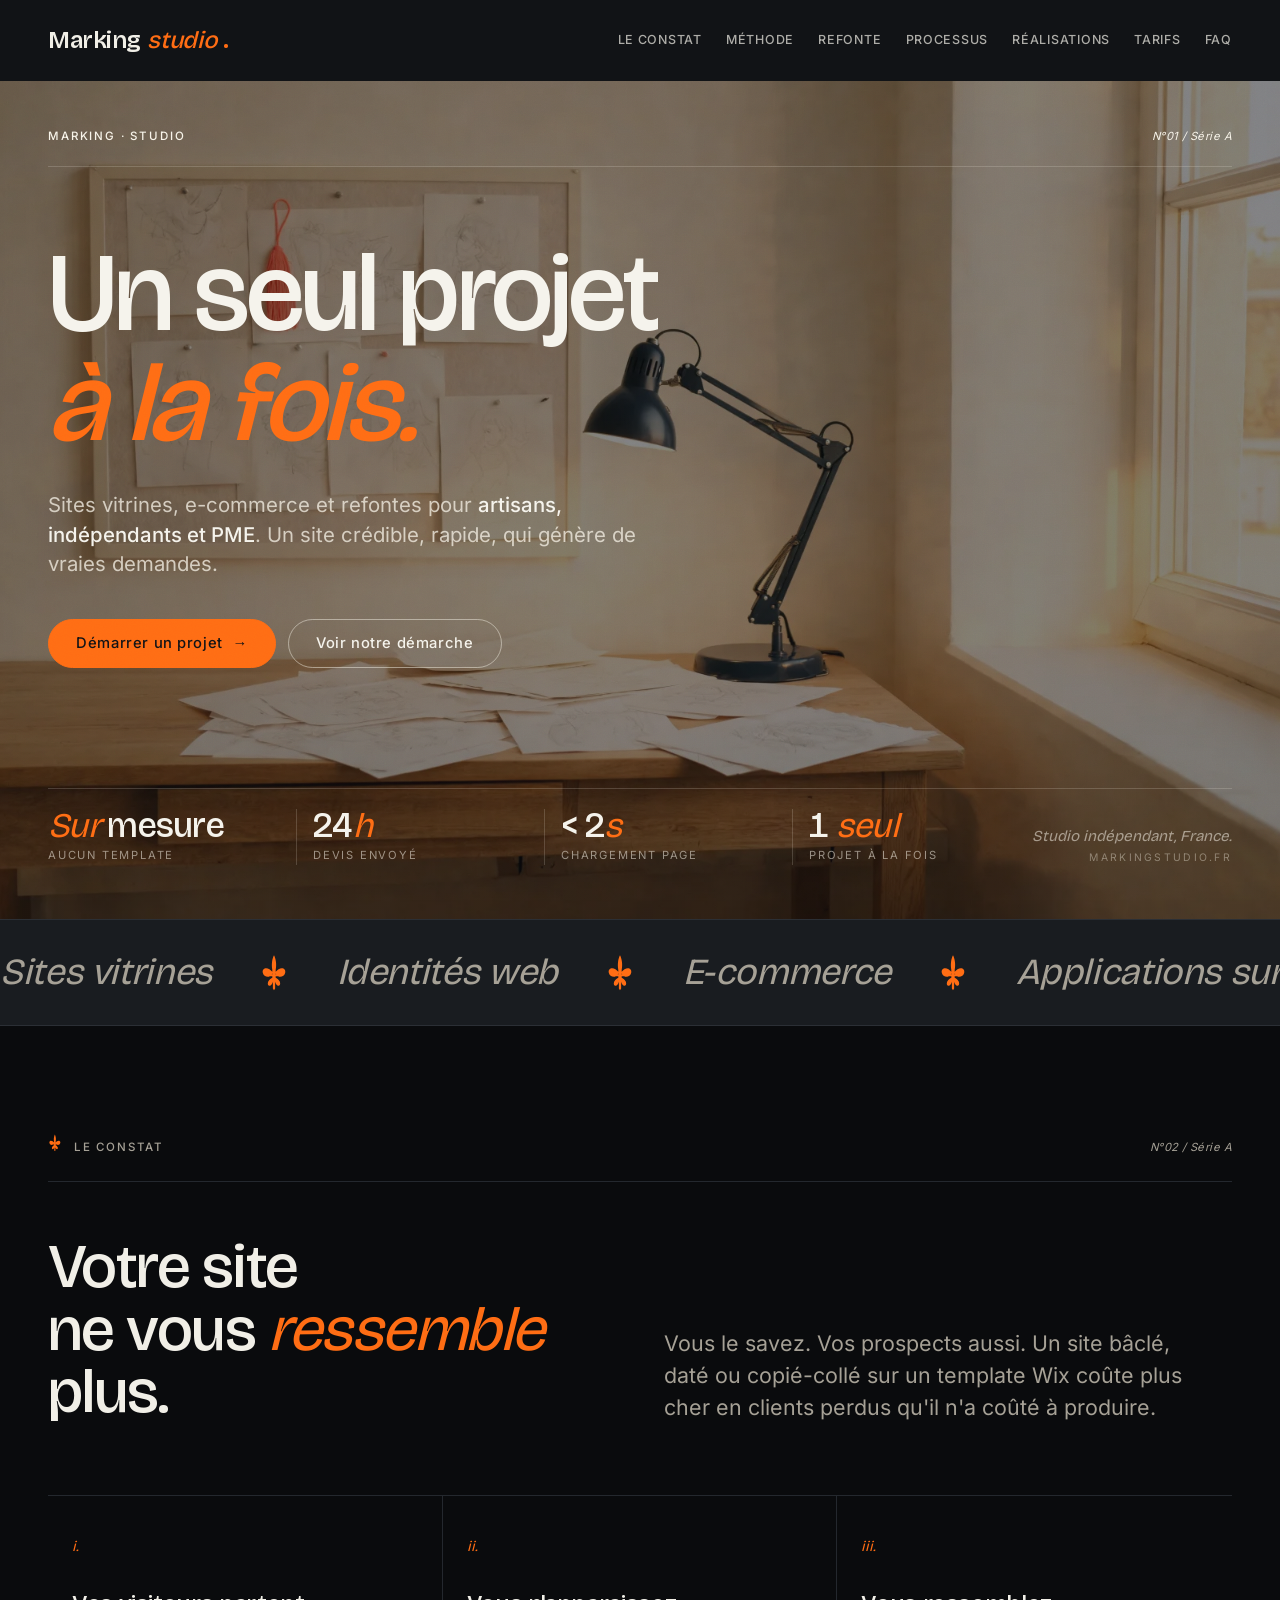
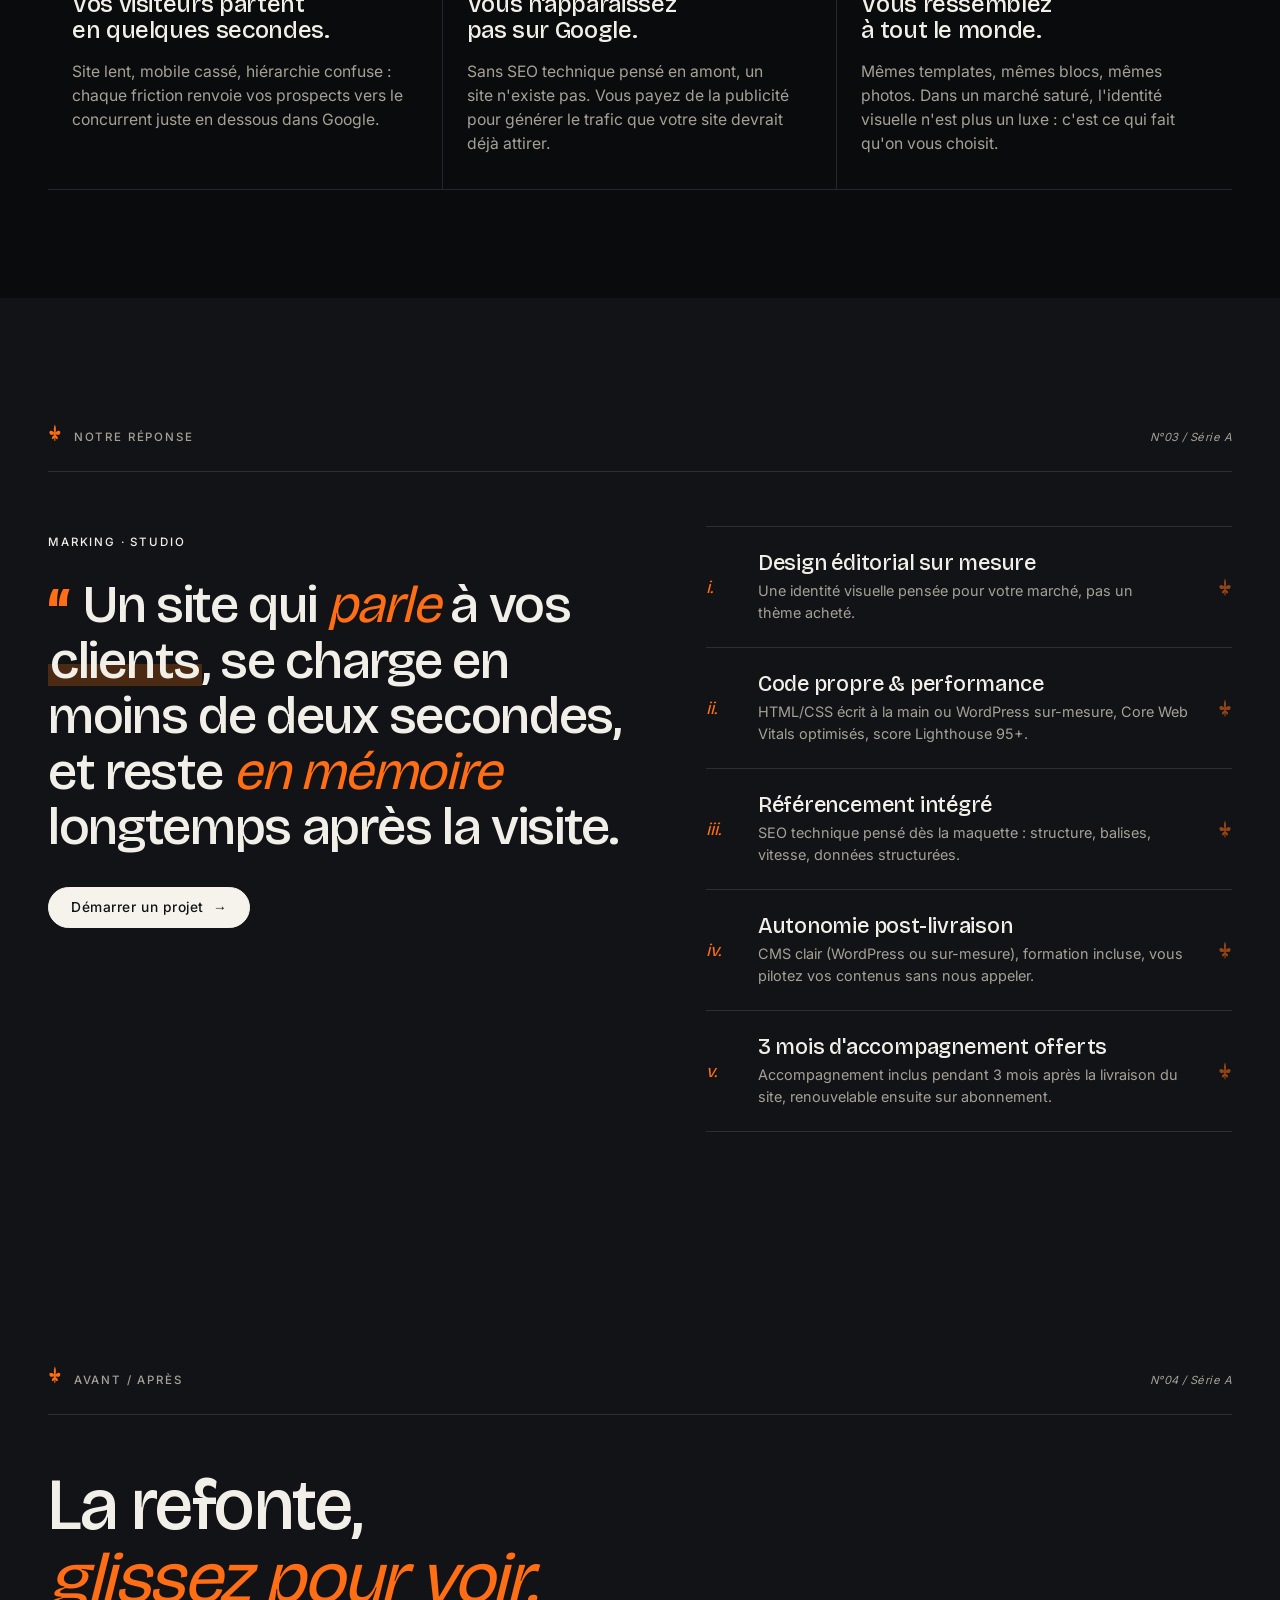
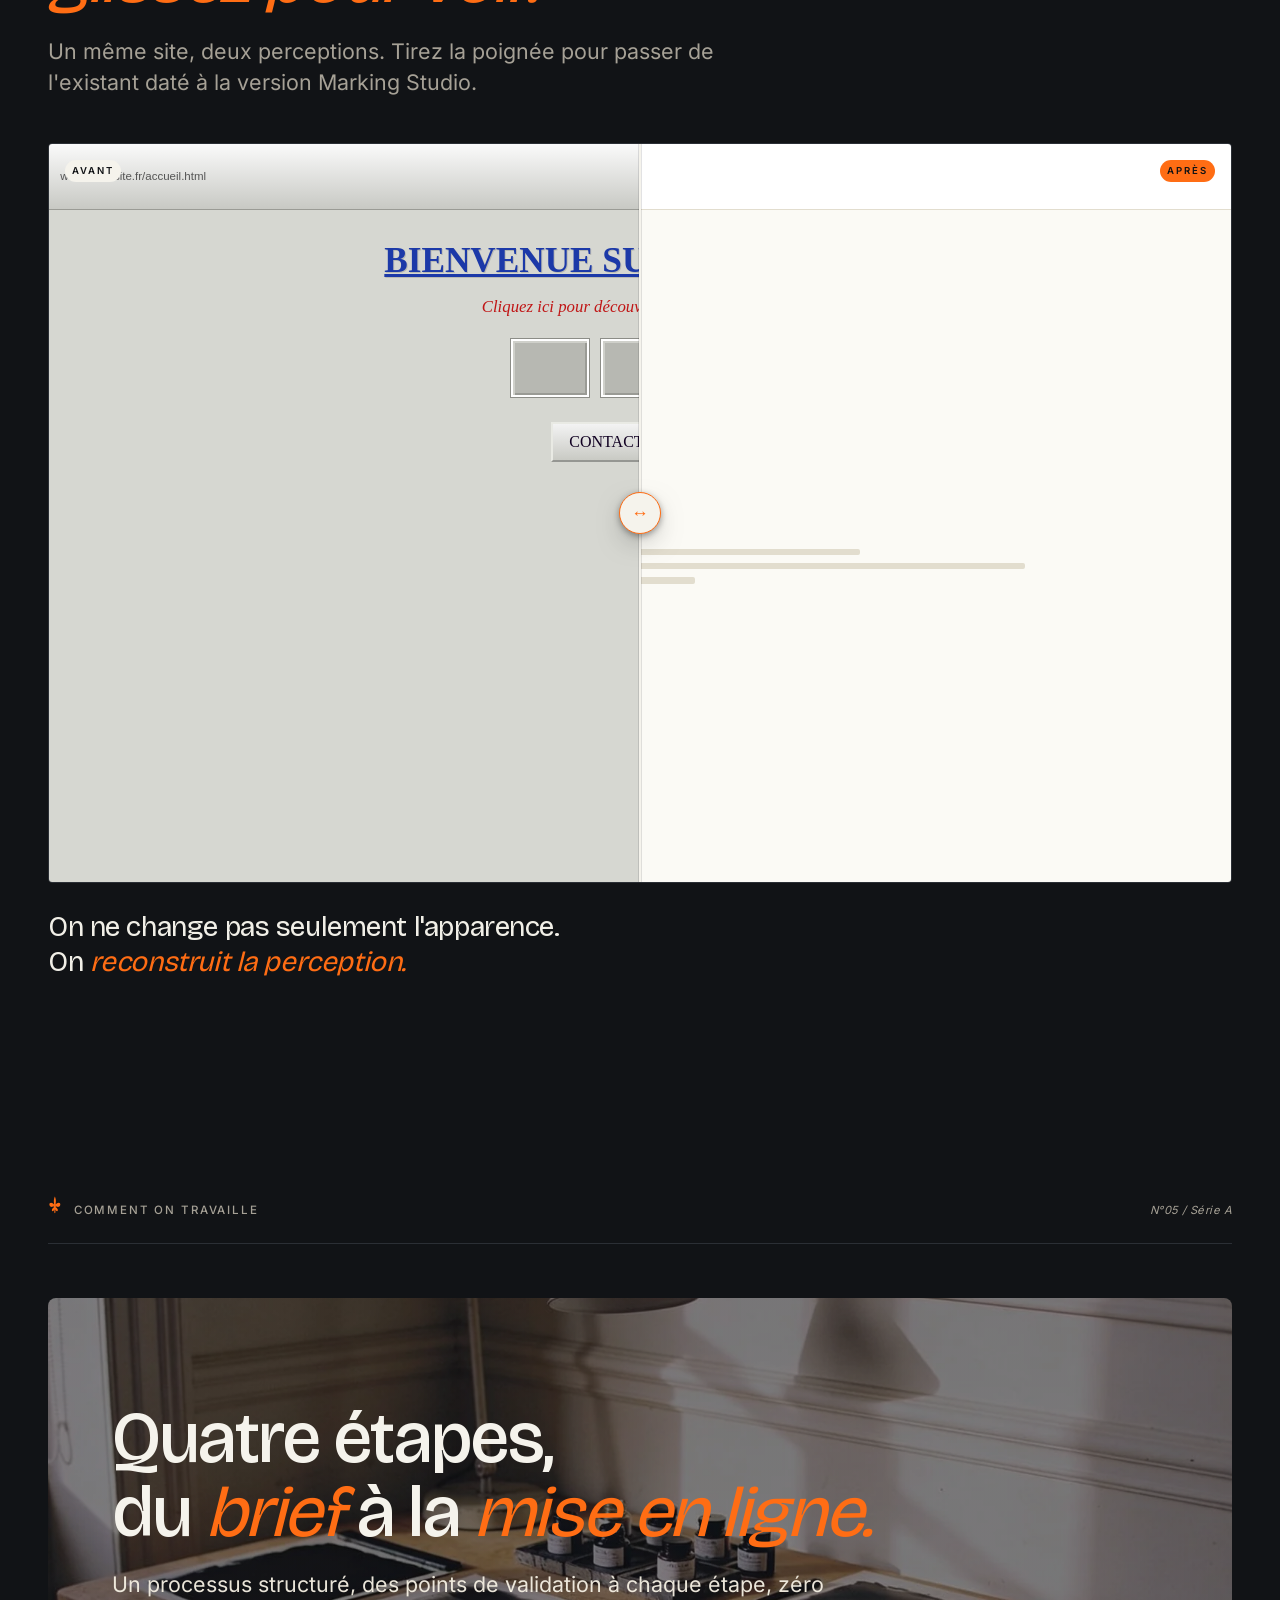
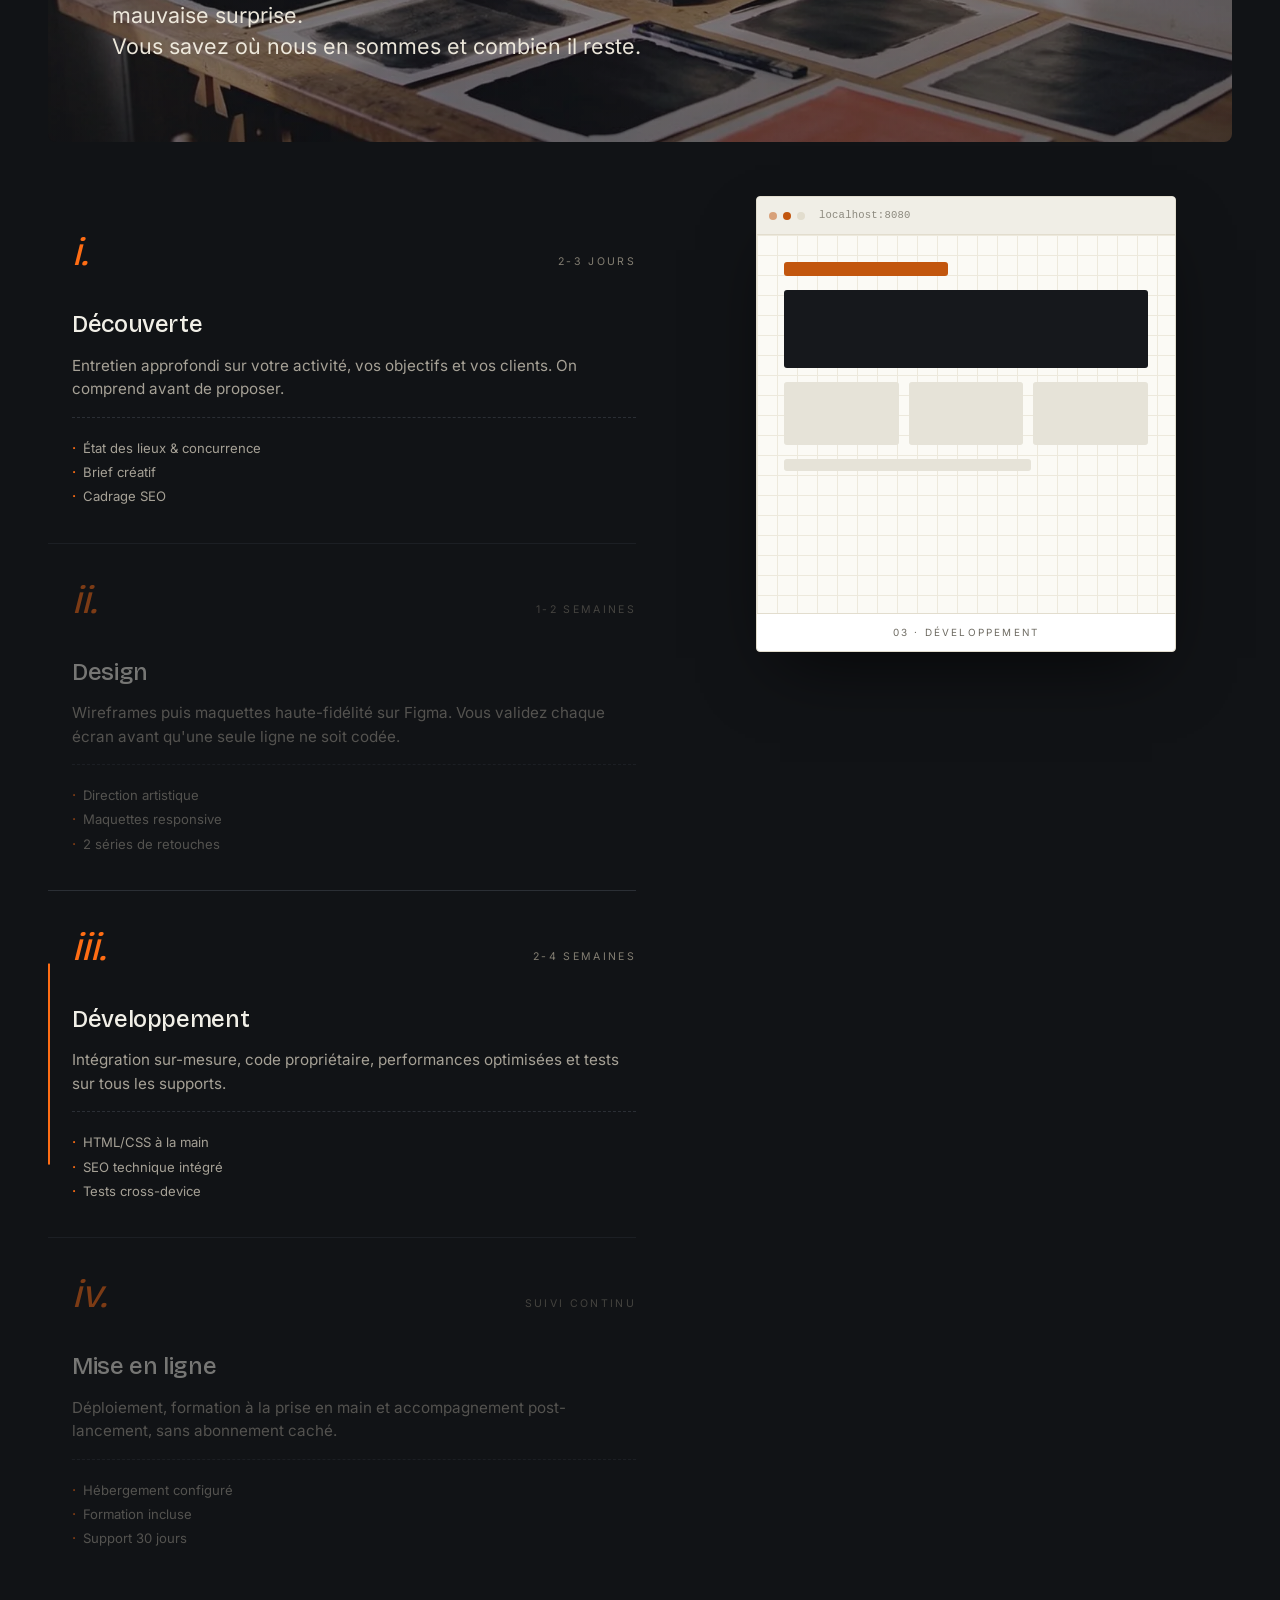
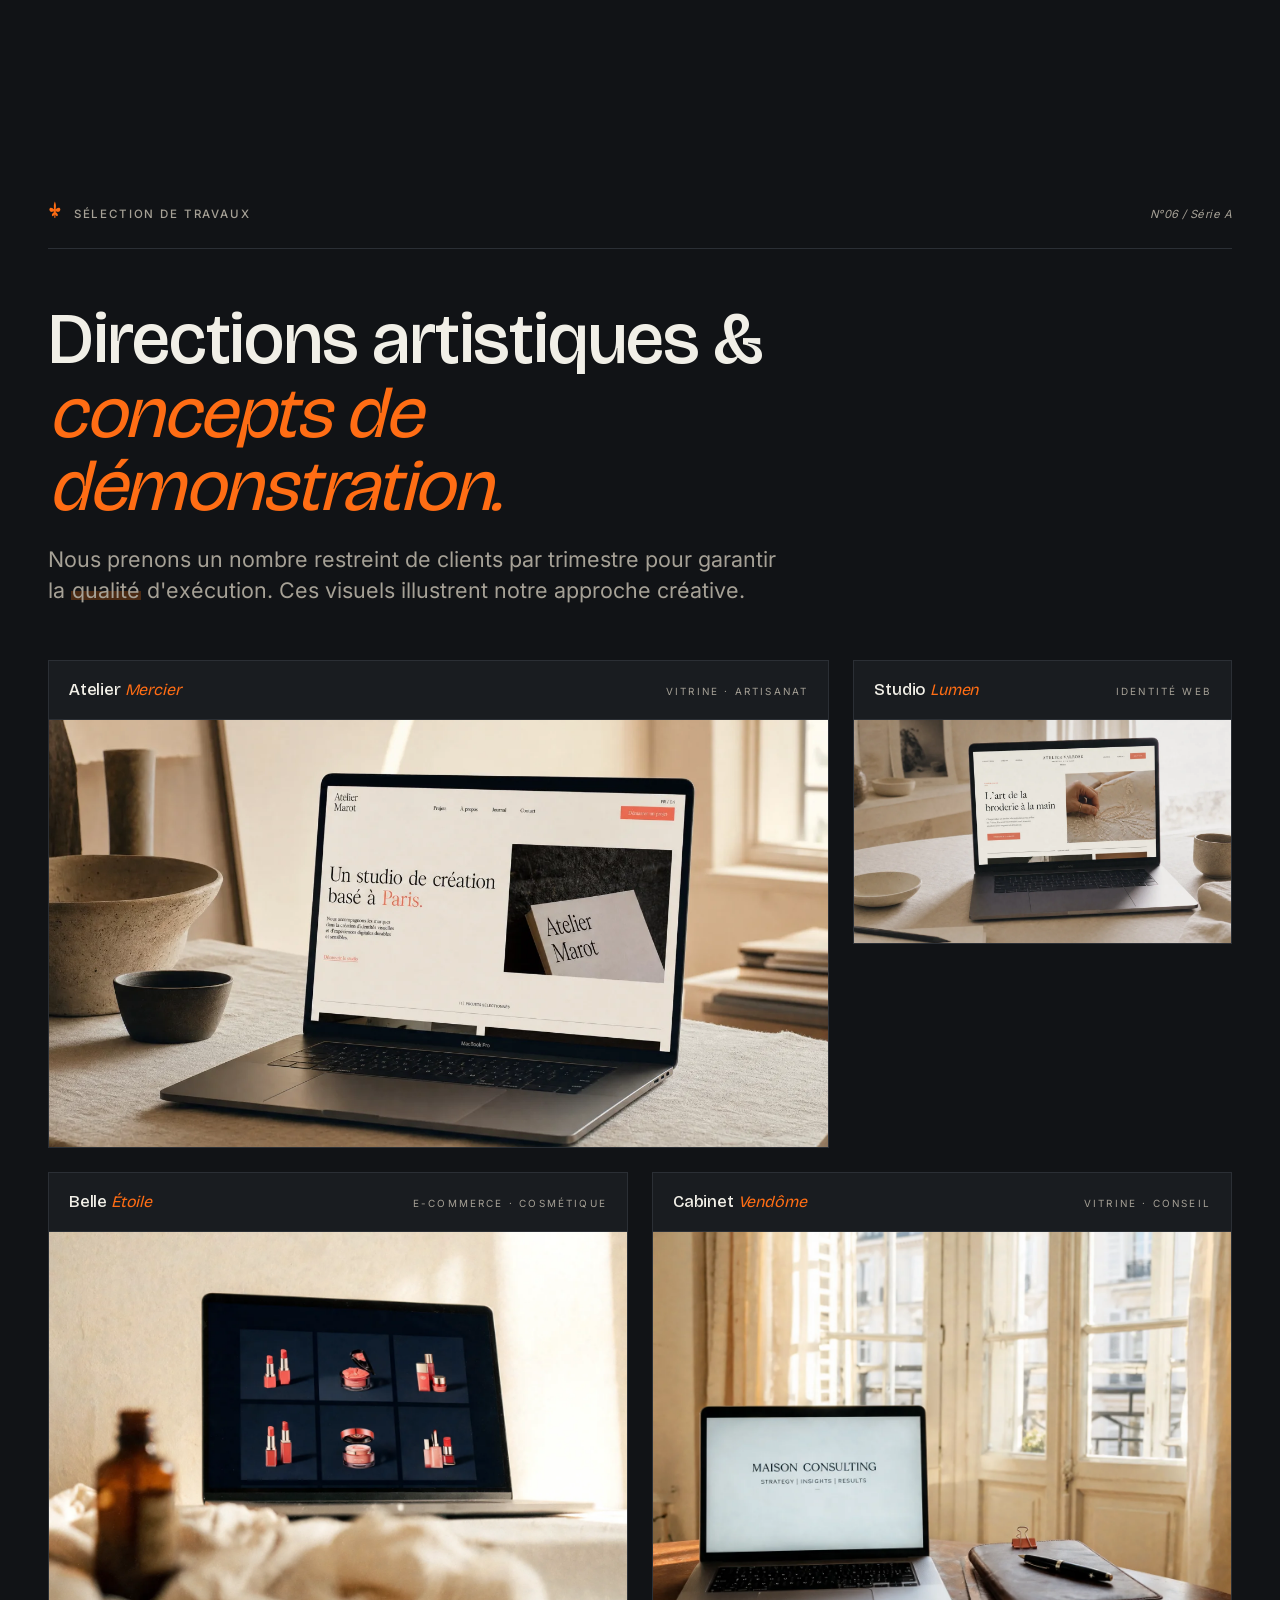
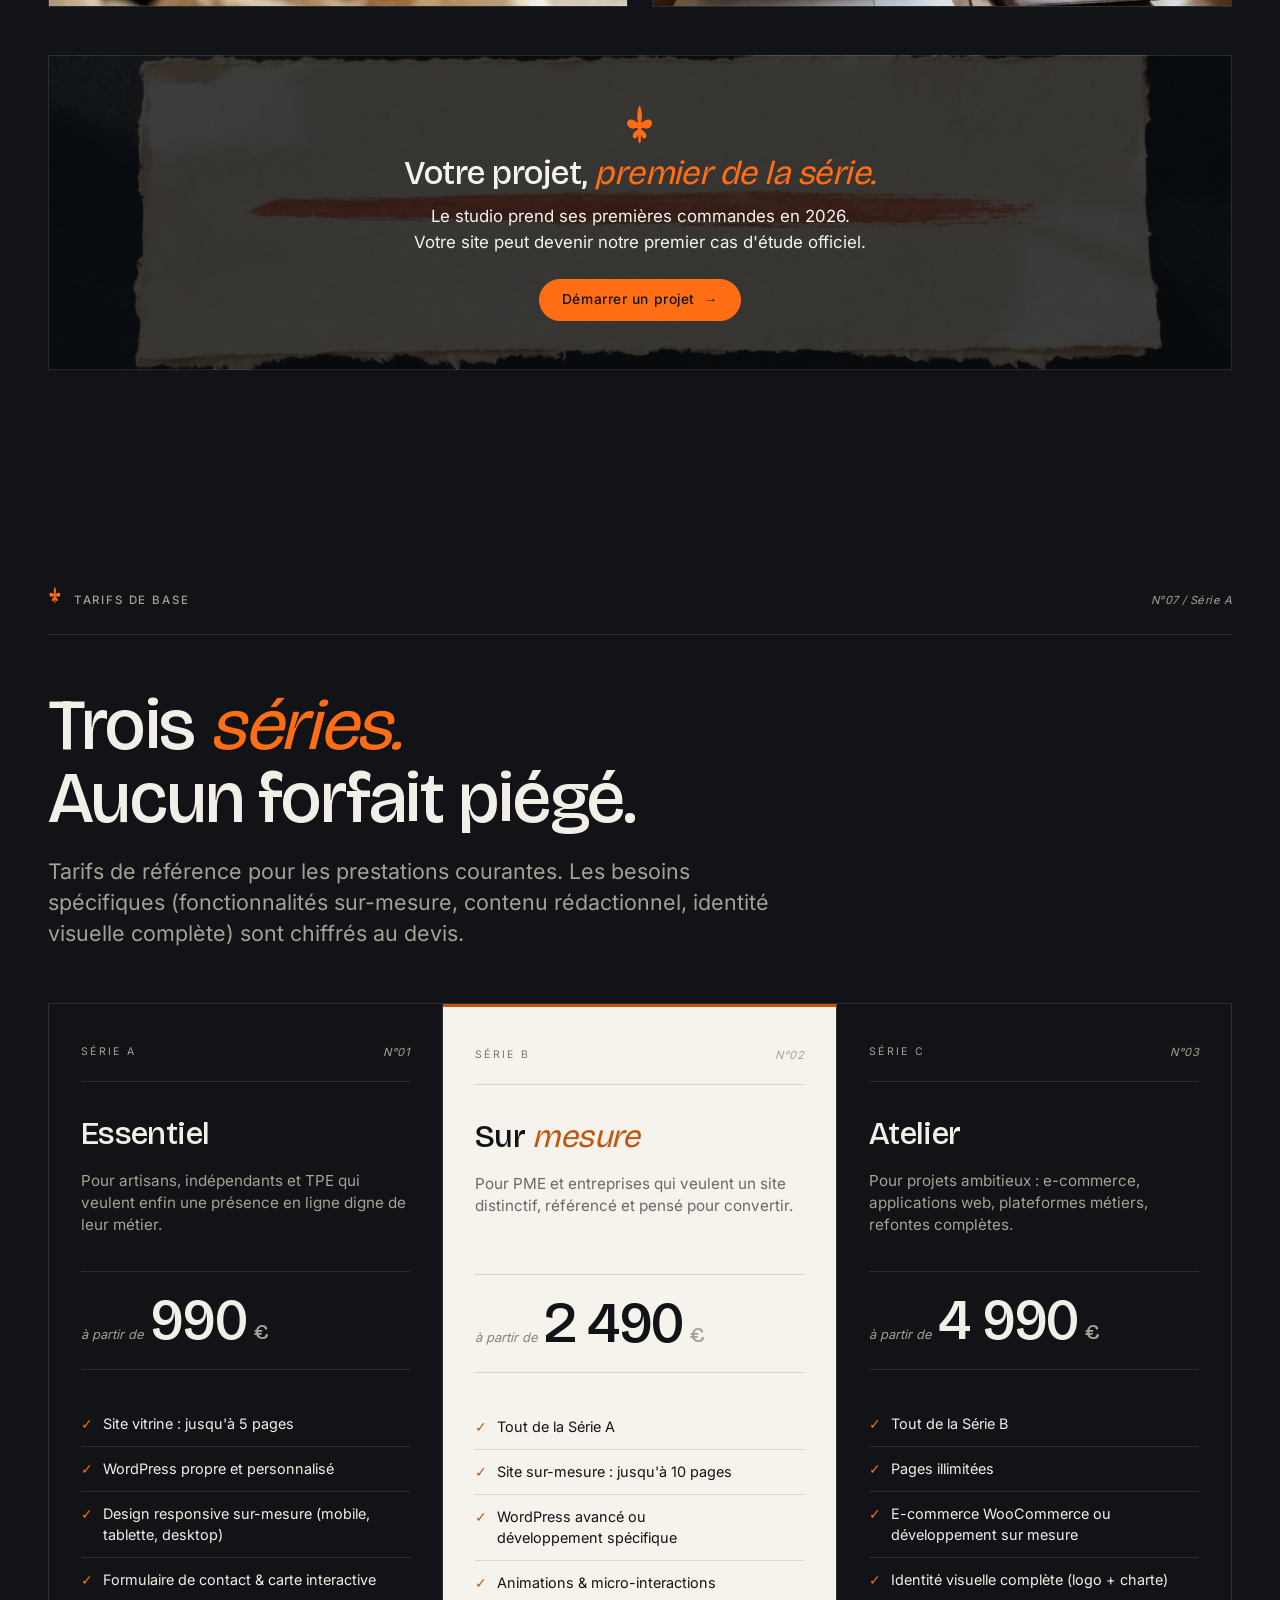
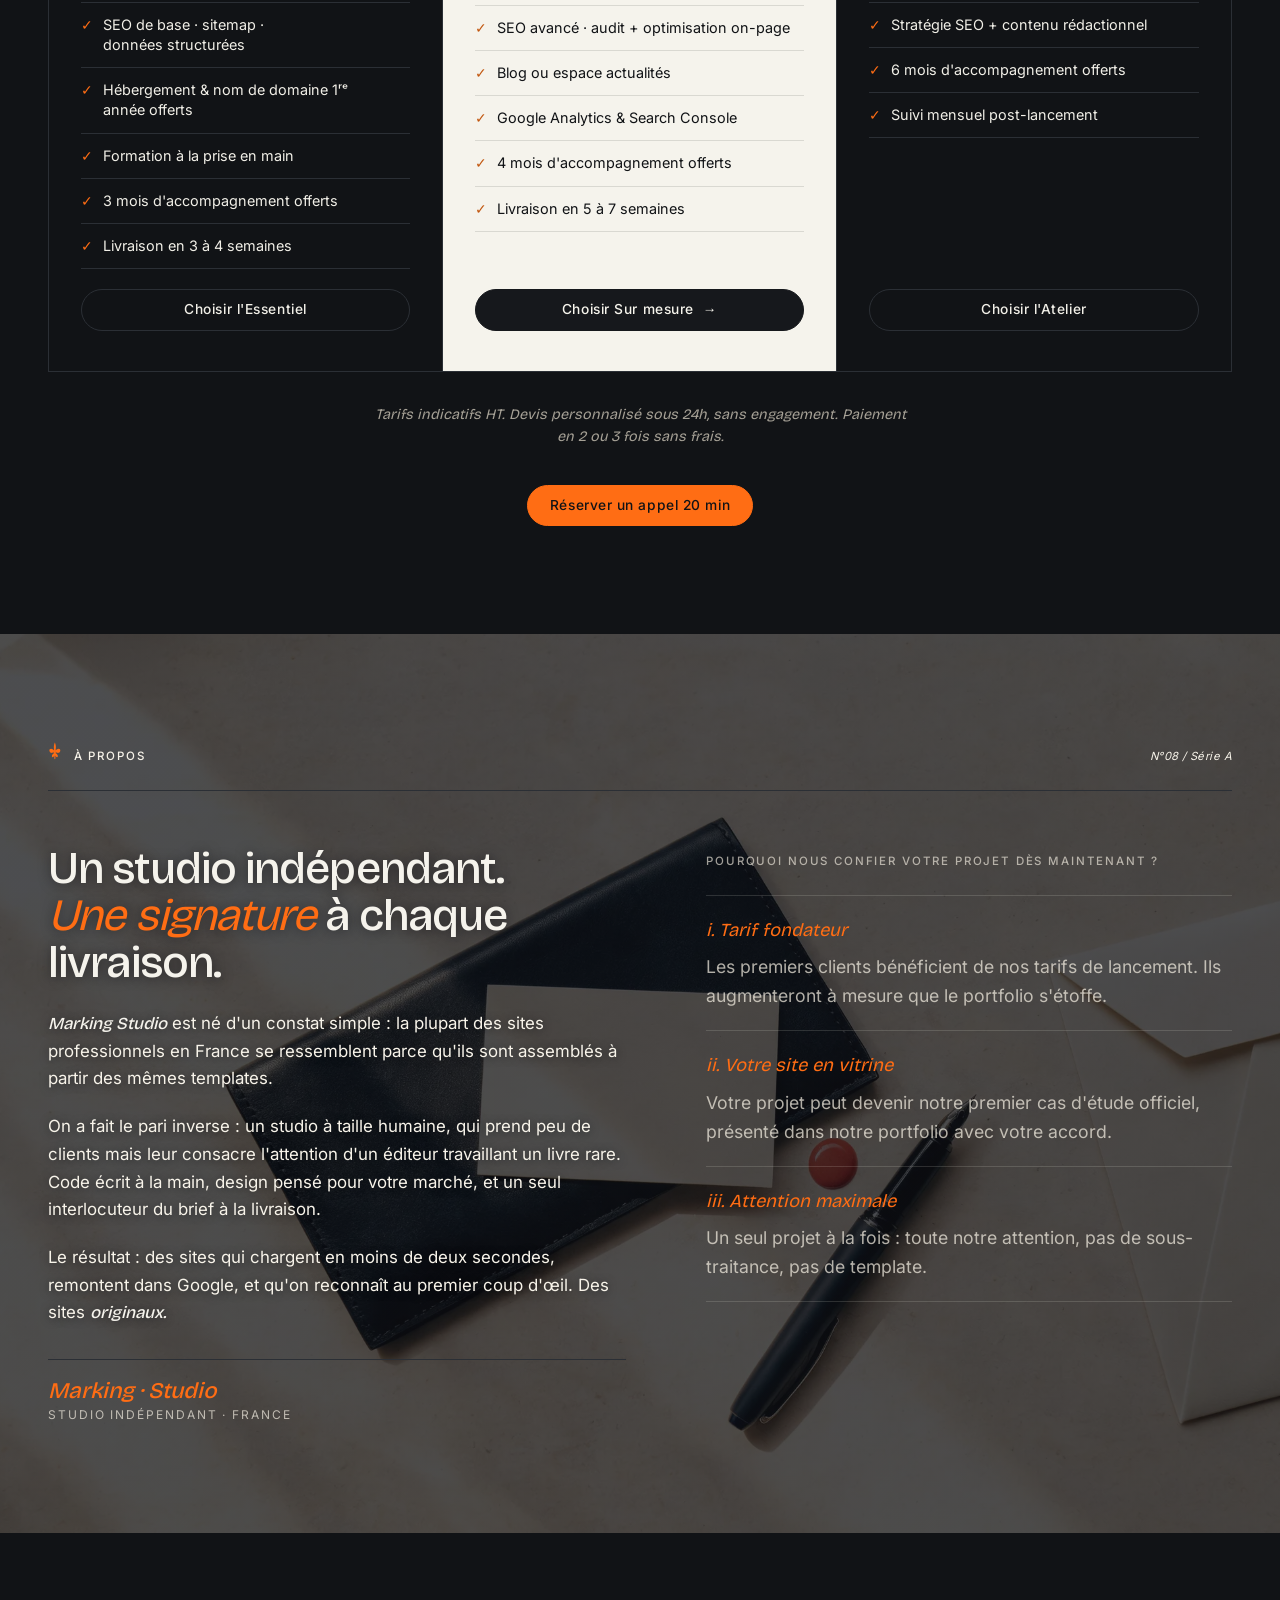
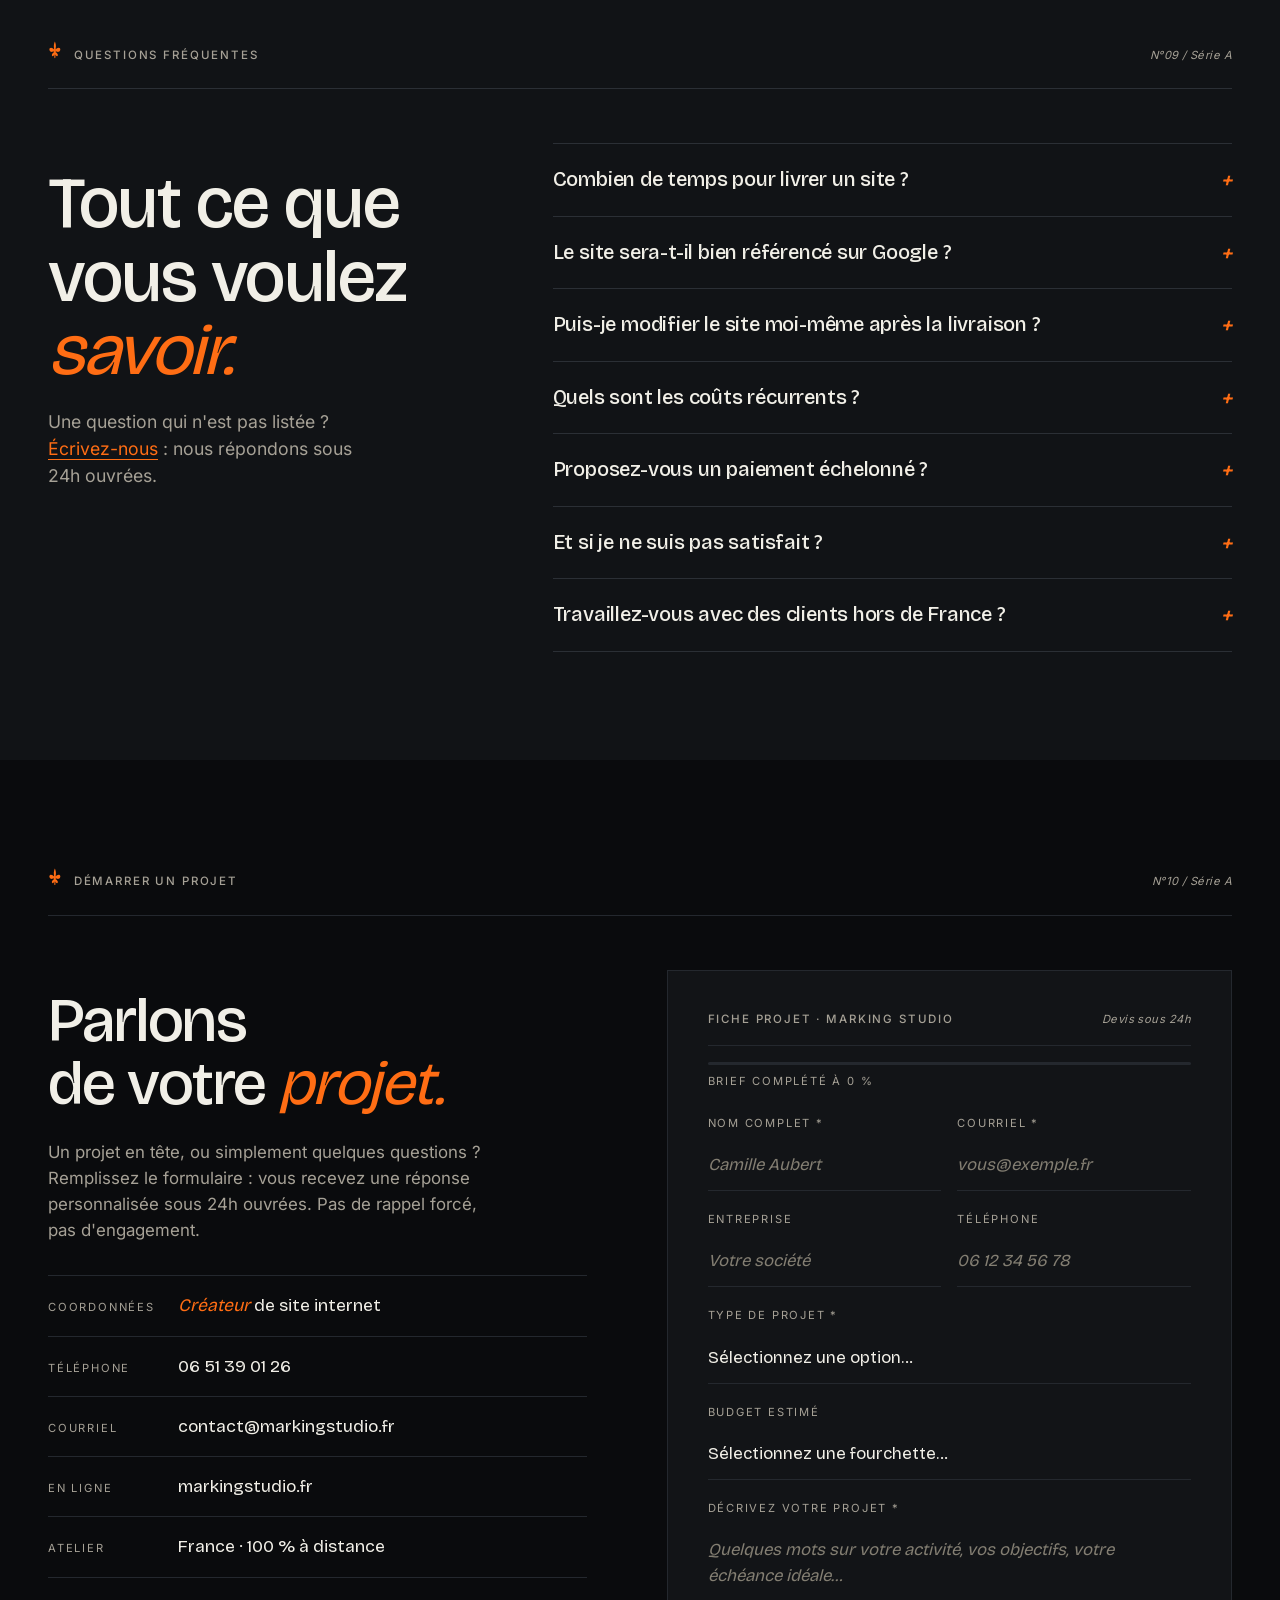
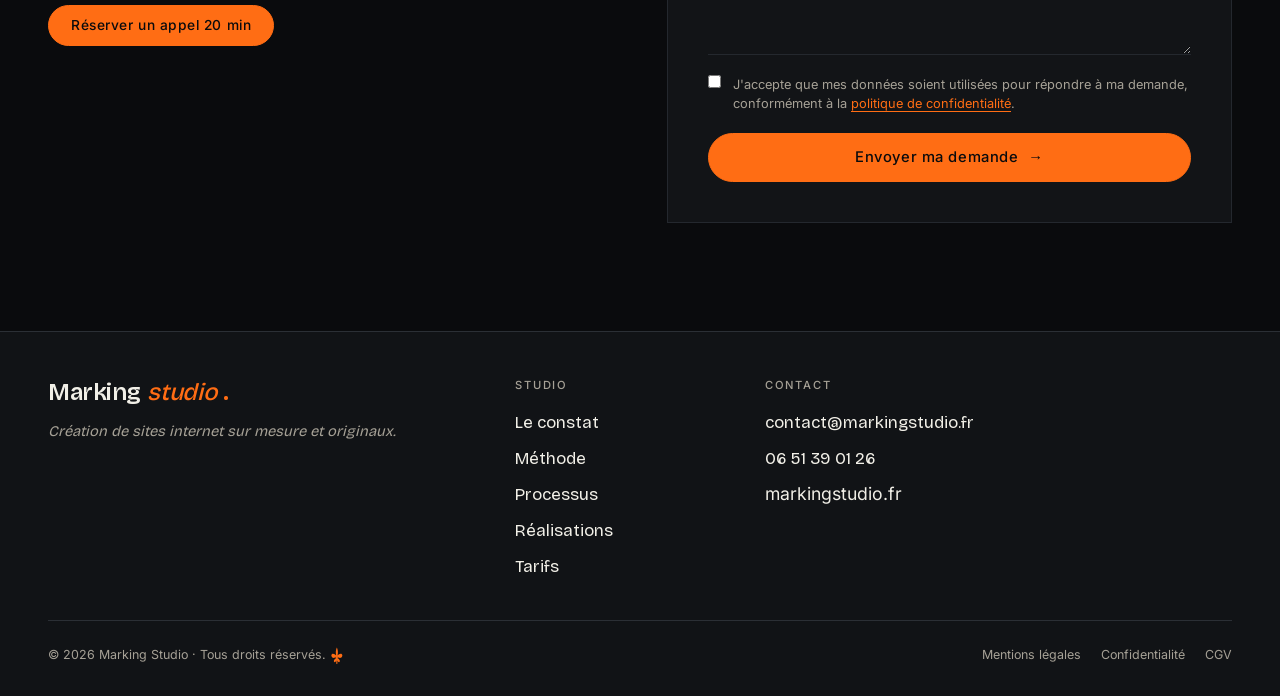
==== index.html @ a04f6881 "Refonte visuelle « Studio Noir » : charcoal + orange + Bricolage Grotesque Le site ne s'appuie plus " ====
<!DOCTYPE html>
<html lang="fr">
<head>
<meta charset="UTF-8">
<meta name="viewport" content="width=device-width, initial-scale=1.0">
<title>Marking Studio · Création de sites internet sur mesure</title>
<meta name="description" content="Marking Studio · Studio de création de sites internet sur mesure. Design éditorial, code propre, sites originaux. Devis sous 24h.">
<meta name="keywords" content="création site web, agence web France, site vitrine professionnel, développement web sur-mesure, site internet entreprise, référencement SEO, site responsive">
<meta name="author" content="Marking Studio">
<meta name="robots" content="index, follow">
<link rel="canonical" href="https://markingstudio.fr/">

<!-- Open Graph -->
<meta property="og:type" content="website">
<meta property="og:locale" content="fr_FR">
<meta property="og:url" content="https://markingstudio.fr/">
<meta property="og:title" content="Marking Studio · Création de sites internet sur mesure">
<meta property="og:description" content="Studio de création de sites internet sur mesure. Design éditorial, code propre, sites originaux.">
<meta property="og:site_name" content="Marking Studio">

<!-- Favicon -->
<link rel="icon" type="image/svg+xml" href="assets/favicon.svg">

<!-- LCP — the hero background photo is the largest paint. Preload it high-priority
     so it starts downloading before the CSS that references it is parsed. -->
<link rel="preload" as="image" href="images/hero-atelier.webp" fetchpriority="high">

<!-- Fonts — self-hosted, declared in css/base.css -->
<link rel="preload" href="assets/fonts/bricolage-grotesque-latin.woff2" as="font" type="font/woff2" crossorigin>
<link rel="preload" href="assets/fonts/inter-latin.woff2" as="font" type="font/woff2" crossorigin>

<!-- Styles -->
<link rel="stylesheet" href="css/base.css">
<link rel="stylesheet" href="css/style.css">

<!-- JSON-LD Schema.org -->
<script type="application/ld+json">
{
  "@context": "https://schema.org",
  "@type": "ProfessionalService",
  "name": "Marking Studio",
  "description": "Studio de création de sites internet sur mesure : design éditorial et code propre.",
  "url": "https://markingstudio.fr",
  "telephone": "+33-6-51-39-01-26",
  "email": "contact@markingstudio.fr",
  "priceRange": "€€",
  "address": { "@type": "PostalAddress", "addressCountry": "FR" },
  "areaServed": "FR",
  "hasOfferCatalog": {
    "@type": "OfferCatalog",
    "name": "Forfaits création de site web",
    "itemListElement": [
      { "@type": "Offer", "name": "Série A · Essentiel", "price": "990", "priceCurrency": "EUR" },
      { "@type": "Offer", "name": "Série B · Sur mesure", "price": "2490", "priceCurrency": "EUR" },
      { "@type": "Offer", "name": "Série C · Atelier", "price": "4990", "priceCurrency": "EUR" }
    ]
  }
}
</script>

<!-- Intro overlay flag — set before first paint to avoid FOUC.
     Shows the "build" intro once per session, never under reduced-motion. -->
<script>
  (function () {
    try {
      var reduce = window.matchMedia('(prefers-reduced-motion: reduce)').matches;
      if (!reduce && !sessionStorage.getItem('ms-intro-seen')) {
        document.documentElement.classList.add('intro-active');
      }
    } catch (e) {}
  })();
</script>
</head>
<body>

<!-- ==========================================================================
     INTRO OVERLAY  ·  "le site se construit"
     Only rendered when <html> has .intro-active (set by the head script).
     ========================================================================== -->
<div class="build-intro" aria-hidden="true">
  <div class="build-intro__stage">
    <svg class="build-intro__frame" viewBox="0 0 320 220" fill="none" aria-hidden="true">
      <rect class="build-intro__frame-rect" x="2" y="2" width="316" height="216" rx="8"/>
      <line class="build-intro__frame-bar" x1="2" y1="34" x2="318" y2="34"/>
    </svg>
    <span class="build-intro__dot" style="--i:0"></span>
    <span class="build-intro__dot" style="--i:1"></span>
    <span class="build-intro__dot" style="--i:2"></span>
    <div class="build-intro__grid" aria-hidden="true"></div>
    <span class="build-intro__block build-intro__block--a" style="--i:0"></span>
    <span class="build-intro__block build-intro__block--b" style="--i:1"></span>
    <span class="build-intro__block build-intro__block--c" style="--i:2"></span>
    <span class="build-intro__block build-intro__block--d" style="--i:3"></span>
    <p class="build-intro__title">Un seul projet <span class="em-italic">à&nbsp;la&nbsp;fois.</span></p>
  </div>
</div>

<a href="#hero" class="skip-link">Aller au contenu principal</a>

<!-- ==========================================================================
     HEADER
     ========================================================================== -->
<header class="header" id="header">
  <div class="container header__inner">
    <a href="#hero" class="logo" aria-label="Marking Studio · Accueil">
      <span class="logo__mark">Marking</span>
      <span class="logo__mark-italic">studio</span>
      <span class="logo__dot">.</span>
    </a>

    <nav class="nav" aria-label="Navigation principale">
      <ul class="nav__list" role="list">
        <li><a href="#pain">Le constat</a></li>
        <li><a href="#answer">Méthode</a></li>
        <li><a href="#refonte">Refonte</a></li>
        <li><a href="#journey">Processus</a></li>
        <li><a href="#examples">Réalisations</a></li>
        <li><a href="#pricing">Tarifs</a></li>
        <li><a href="#faq">FAQ</a></li>
      </ul>
    </nav>

    <button class="menu-toggle" aria-label="Ouvrir le menu" aria-expanded="false">
      <span></span><span></span><span></span>
    </button>
  </div>

  <div class="mobile-menu" id="mobileMenu" aria-hidden="true">
    <ul role="list">
      <li><a href="#pain">Le constat</a></li>
      <li><a href="#answer">Méthode</a></li>
      <li><a href="#refonte">Refonte</a></li>
      <li><a href="#journey">Processus</a></li>
      <li><a href="#examples">Réalisations</a></li>
      <li><a href="#pricing">Tarifs</a></li>
      <li><a href="#faq">FAQ</a></li>
      <li><a href="#contact" class="btn btn--primary">Démarrer un projet</a></li>
    </ul>
  </div>
</header>

<main>

<!-- ==========================================================================
     HERO  ·  N° 01 / Série A
     ========================================================================== -->
<section class="hero" id="hero">
  <div class="container hero__inner">

    <div class="hero__strap reveal">
      <span class="label">MARKING · STUDIO</span>
      <span class="folio">N°01 / Série A</span>
    </div>

    <div class="hero__body">
      <h1 class="hero__title reveal">
        <span class="hero__title-line">Un seul projet</span>
        <span class="hero__title-line"><span class="em-italic">à la fois.</span></span>
      </h1>

      <p class="hero__sub reveal">
        Sites vitrines, e-commerce et refontes pour <strong>artisans, indépendants et PME</strong>.
        Un site crédible, rapide, qui génère de vraies demandes.
      </p>

      <div class="hero__cta reveal">
        <a href="#contact" class="btn btn--accent btn--lg">
          Démarrer un projet
          <span class="btn__arrow" aria-hidden="true">→</span>
        </a>
        <a href="#examples" class="btn btn--ghost btn--lg">
          Voir notre démarche
        </a>
      </div>
    </div>

    <div class="hero__foot reveal">
      <div class="hero__stats">
        <div class="stat">
          <div class="stat__value"><span class="em-italic">Sur</span> mesure</div>
          <div class="stat__label">Aucun template</div>
        </div>
        <div class="stat">
          <div class="stat__value">24<span class="em-italic">h</span></div>
          <div class="stat__label">Devis envoyé</div>
        </div>
        <div class="stat">
          <div class="stat__value">&lt; 2<span class="em-italic">s</span></div>
          <div class="stat__label">Chargement page</div>
        </div>
        <div class="stat">
          <div class="stat__value">1 <span class="em-italic">seul</span></div>
          <div class="stat__label">Projet à la fois</div>
        </div>
      </div>

      <p class="hero__sig">
        Studio indépendant, France.
        <span class="hero__sig-line">markingstudio.fr</span>
      </p>
    </div>

  </div>
</section>

<!-- Marquee strip — recto/verso ornament -->
<div class="marquee" aria-hidden="true">
  <div class="marquee__inner">
    <span class="marquee__item">Sites vitrines</span>
    <span class="marquee__item"><span><i>Identités</i> web</span></span>
    <span class="marquee__item">E-commerce</span>
    <span class="marquee__item"><span>Applications <i>sur mesure</i></span></span>
    <span class="marquee__item">Référencement</span>
    <span class="marquee__item"><span>Sites <i>originaux</i></span></span>
    <span class="marquee__item">Sites vitrines</span>
    <span class="marquee__item"><span><i>Identités</i> web</span></span>
    <span class="marquee__item">E-commerce</span>
    <span class="marquee__item"><span>Applications <i>sur mesure</i></span></span>
    <span class="marquee__item">Référencement</span>
    <span class="marquee__item"><span>Sites <i>originaux</i></span></span>
  </div>
</div>

<!-- ==========================================================================
     PAIN  ·  N° 02
     “Disons les choses comme elles sont.”
     ========================================================================== -->
<section class="pain section" id="pain" data-section="verso">
  <div class="container">

    <div class="section__top reveal">
      <div class="section__top-left">
        <span class="pilcrow" aria-hidden="true"><svg class="fleur" xmlns="http://www.w3.org/2000/svg" viewBox="0 0 100 130" fill="currentColor" aria-hidden="true"><path d="M50 4 C 47 10 44 18 43 28 C 42 36 42 46 44 56 L 44 62 C 38 56 30 50 22 50 C 14 50 8 56 10 66 C 12 76 22 82 32 80 C 38 78 42 74 44 68 L 44 72 L 28 72 L 28 78 L 44 78 L 44 84 C 40 86 34 90 30 96 C 26 104 28 112 34 112 C 40 112 44 106 46 98 L 46 122 L 50 128 L 54 122 L 54 98 C 56 106 60 112 66 112 C 72 112 74 104 70 96 C 66 90 60 86 56 84 L 56 78 L 72 78 L 72 72 L 56 72 L 56 68 C 58 74 62 78 68 80 C 78 82 88 76 90 66 C 92 56 86 50 78 50 C 70 50 62 56 56 62 L 56 56 C 58 46 58 36 57 28 C 56 18 53 10 50 4 Z"/></svg></span>
        <span class="label">Le constat</span>
      </div>
      <span class="folio">N°02 / Série A</span>
    </div>

    <div class="pain__title-block reveal">
      <h2 class="pain__title">
        Votre site<br>
        ne vous <span class="em-italic">ressemble</span><br>
        plus.
      </h2>
      <p class="pain__intro">
        Vous le savez. Vos prospects aussi.
        Un site bâclé, daté ou copié-collé sur un template Wix
        coûte plus cher en clients perdus qu'il n'a coûté à produire.
      </p>
    </div>

    <div class="pain__grid">
      <article class="pain-item reveal">
        <div class="pain-item__num">i.</div>
        <h3>Vos visiteurs partent en quelques secondes.</h3>
        <p>
          Site lent, mobile cassé, hiérarchie confuse : chaque friction
          renvoie vos prospects vers le concurrent juste en dessous
          dans Google.
        </p>
      </article>

      <article class="pain-item reveal">
        <div class="pain-item__num">ii.</div>
        <h3>Vous n'apparaissez pas sur Google.</h3>
        <p>
          Sans SEO technique pensé en amont, un site n'existe pas.
          Vous payez de la publicité pour générer le trafic
          que votre site devrait déjà attirer.
        </p>
      </article>

      <article class="pain-item reveal">
        <div class="pain-item__num">iii.</div>
        <h3>Vous ressemblez à tout le monde.</h3>
        <p>
          Mêmes templates, mêmes blocs, mêmes photos.
          Dans un marché saturé, l'identité visuelle n'est plus
          un luxe : c'est ce qui fait qu'on vous choisit.
        </p>
      </article>
    </div>

  </div>
</section>

<!-- ==========================================================================
     ANSWER  ·  N° 03
     Reinforces hero — “You get them.”
     ========================================================================== -->
<section class="answer section" id="answer">
  <div class="container">

    <div class="section__top reveal">
      <div class="section__top-left">
        <span class="pilcrow" aria-hidden="true"><svg class="fleur" xmlns="http://www.w3.org/2000/svg" viewBox="0 0 100 130" fill="currentColor" aria-hidden="true"><path d="M50 4 C 47 10 44 18 43 28 C 42 36 42 46 44 56 L 44 62 C 38 56 30 50 22 50 C 14 50 8 56 10 66 C 12 76 22 82 32 80 C 38 78 42 74 44 68 L 44 72 L 28 72 L 28 78 L 44 78 L 44 84 C 40 86 34 90 30 96 C 26 104 28 112 34 112 C 40 112 44 106 46 98 L 46 122 L 50 128 L 54 122 L 54 98 C 56 106 60 112 66 112 C 72 112 74 104 70 96 C 66 90 60 86 56 84 L 56 78 L 72 78 L 72 72 L 56 72 L 56 68 C 58 74 62 78 68 80 C 78 82 88 76 90 66 C 92 56 86 50 78 50 C 70 50 62 56 56 62 L 56 56 C 58 46 58 36 57 28 C 56 18 53 10 50 4 Z"/></svg></span>
        <span class="label">Notre réponse</span>
      </div>
      <span class="folio">N°03 / Série A</span>
    </div>

    <div class="answer__layout">
      <div class="answer__col-left reveal">
        <span class="label label--ink">Marking · Studio</span>
        <h2 class="answer__quote">
          Un site qui <span class="em-italic">parle</span> à vos <span class="mark-hl">clients</span>,
          se charge en moins de deux secondes,
          et reste <span class="em-italic">en mémoire</span> longtemps après la visite.
        </h2>
        <a href="#contact" class="btn btn--primary">
          Démarrer un projet
          <span class="btn__arrow" aria-hidden="true">→</span>
        </a>
      </div>

      <div class="answer__col-right reveal">
        <ul class="answer__list" role="list">
          <li class="answer-row">
            <span class="answer-row__num">i.</span>
            <div class="answer-row__title">
              Design éditorial sur mesure
              <small>Une identité visuelle pensée pour votre marché, pas un thème acheté.</small>
            </div>
            <span class="answer-row__mark" aria-hidden="true"><svg class="fleur" xmlns="http://www.w3.org/2000/svg" viewBox="0 0 100 130" fill="currentColor" aria-hidden="true"><path d="M50 4 C 47 10 44 18 43 28 C 42 36 42 46 44 56 L 44 62 C 38 56 30 50 22 50 C 14 50 8 56 10 66 C 12 76 22 82 32 80 C 38 78 42 74 44 68 L 44 72 L 28 72 L 28 78 L 44 78 L 44 84 C 40 86 34 90 30 96 C 26 104 28 112 34 112 C 40 112 44 106 46 98 L 46 122 L 50 128 L 54 122 L 54 98 C 56 106 60 112 66 112 C 72 112 74 104 70 96 C 66 90 60 86 56 84 L 56 78 L 72 78 L 72 72 L 56 72 L 56 68 C 58 74 62 78 68 80 C 78 82 88 76 90 66 C 92 56 86 50 78 50 C 70 50 62 56 56 62 L 56 56 C 58 46 58 36 57 28 C 56 18 53 10 50 4 Z"/></svg></span>
          </li>
          <li class="answer-row">
            <span class="answer-row__num">ii.</span>
            <div class="answer-row__title">
              Code propre &amp; performance
              <small>HTML/CSS écrit à la main ou WordPress sur-mesure, Core Web Vitals optimisés, score Lighthouse 95+.</small>
            </div>
            <span class="answer-row__mark" aria-hidden="true"><svg class="fleur" xmlns="http://www.w3.org/2000/svg" viewBox="0 0 100 130" fill="currentColor" aria-hidden="true"><path d="M50 4 C 47 10 44 18 43 28 C 42 36 42 46 44 56 L 44 62 C 38 56 30 50 22 50 C 14 50 8 56 10 66 C 12 76 22 82 32 80 C 38 78 42 74 44 68 L 44 72 L 28 72 L 28 78 L 44 78 L 44 84 C 40 86 34 90 30 96 C 26 104 28 112 34 112 C 40 112 44 106 46 98 L 46 122 L 50 128 L 54 122 L 54 98 C 56 106 60 112 66 112 C 72 112 74 104 70 96 C 66 90 60 86 56 84 L 56 78 L 72 78 L 72 72 L 56 72 L 56 68 C 58 74 62 78 68 80 C 78 82 88 76 90 66 C 92 56 86 50 78 50 C 70 50 62 56 56 62 L 56 56 C 58 46 58 36 57 28 C 56 18 53 10 50 4 Z"/></svg></span>
          </li>
          <li class="answer-row">
            <span class="answer-row__num">iii.</span>
            <div class="answer-row__title">
              Référencement intégré
              <small>SEO technique pensé dès la maquette : structure, balises, vitesse, données structurées.</small>
            </div>
            <span class="answer-row__mark" aria-hidden="true"><svg class="fleur" xmlns="http://www.w3.org/2000/svg" viewBox="0 0 100 130" fill="currentColor" aria-hidden="true"><path d="M50 4 C 47 10 44 18 43 28 C 42 36 42 46 44 56 L 44 62 C 38 56 30 50 22 50 C 14 50 8 56 10 66 C 12 76 22 82 32 80 C 38 78 42 74 44 68 L 44 72 L 28 72 L 28 78 L 44 78 L 44 84 C 40 86 34 90 30 96 C 26 104 28 112 34 112 C 40 112 44 106 46 98 L 46 122 L 50 128 L 54 122 L 54 98 C 56 106 60 112 66 112 C 72 112 74 104 70 96 C 66 90 60 86 56 84 L 56 78 L 72 78 L 72 72 L 56 72 L 56 68 C 58 74 62 78 68 80 C 78 82 88 76 90 66 C 92 56 86 50 78 50 C 70 50 62 56 56 62 L 56 56 C 58 46 58 36 57 28 C 56 18 53 10 50 4 Z"/></svg></span>
          </li>
          <li class="answer-row">
            <span class="answer-row__num">iv.</span>
            <div class="answer-row__title">
              Autonomie post-livraison
              <small>CMS clair (WordPress ou sur-mesure), formation incluse, vous pilotez vos contenus sans nous appeler.</small>
            </div>
            <span class="answer-row__mark" aria-hidden="true"><svg class="fleur" xmlns="http://www.w3.org/2000/svg" viewBox="0 0 100 130" fill="currentColor" aria-hidden="true"><path d="M50 4 C 47 10 44 18 43 28 C 42 36 42 46 44 56 L 44 62 C 38 56 30 50 22 50 C 14 50 8 56 10 66 C 12 76 22 82 32 80 C 38 78 42 74 44 68 L 44 72 L 28 72 L 28 78 L 44 78 L 44 84 C 40 86 34 90 30 96 C 26 104 28 112 34 112 C 40 112 44 106 46 98 L 46 122 L 50 128 L 54 122 L 54 98 C 56 106 60 112 66 112 C 72 112 74 104 70 96 C 66 90 60 86 56 84 L 56 78 L 72 78 L 72 72 L 56 72 L 56 68 C 58 74 62 78 68 80 C 78 82 88 76 90 66 C 92 56 86 50 78 50 C 70 50 62 56 56 62 L 56 56 C 58 46 58 36 57 28 C 56 18 53 10 50 4 Z"/></svg></span>
          </li>
          <li class="answer-row">
            <span class="answer-row__num">v.</span>
            <div class="answer-row__title">
              3 mois d'accompagnement offerts
              <small>Accompagnement inclus pendant 3 mois après la livraison du site, renouvelable ensuite sur abonnement.</small>
            </div>
            <span class="answer-row__mark" aria-hidden="true"><svg class="fleur" xmlns="http://www.w3.org/2000/svg" viewBox="0 0 100 130" fill="currentColor" aria-hidden="true"><path d="M50 4 C 47 10 44 18 43 28 C 42 36 42 46 44 56 L 44 62 C 38 56 30 50 22 50 C 14 50 8 56 10 66 C 12 76 22 82 32 80 C 38 78 42 74 44 68 L 44 72 L 28 72 L 28 78 L 44 78 L 44 84 C 40 86 34 90 30 96 C 26 104 28 112 34 112 C 40 112 44 106 46 98 L 46 122 L 50 128 L 54 122 L 54 98 C 56 106 60 112 66 112 C 72 112 74 104 70 96 C 66 90 60 86 56 84 L 56 78 L 72 78 L 72 72 L 56 72 L 56 68 C 58 74 62 78 68 80 C 78 82 88 76 90 66 C 92 56 86 50 78 50 C 70 50 62 56 56 62 L 56 56 C 58 46 58 36 57 28 C 56 18 53 10 50 4 Z"/></svg></span>
          </li>
        </ul>
      </div>
    </div>

  </div>
</section>

<!-- ==========================================================================
     REFONTE  ·  N° 04 — avant / après
     ========================================================================== -->
<section class="refonte section" id="refonte">
  <div class="container">

    <div class="section__top reveal">
      <div class="section__top-left">
        <span class="pilcrow" aria-hidden="true"><svg class="fleur" xmlns="http://www.w3.org/2000/svg" viewBox="0 0 100 130" fill="currentColor" aria-hidden="true"><path d="M50 4 C 47 10 44 18 43 28 C 42 36 42 46 44 56 L 44 62 C 38 56 30 50 22 50 C 14 50 8 56 10 66 C 12 76 22 82 32 80 C 38 78 42 74 44 68 L 44 72 L 28 72 L 28 78 L 44 78 L 44 84 C 40 86 34 90 30 96 C 26 104 28 112 34 112 C 40 112 44 106 46 98 L 46 122 L 50 128 L 54 122 L 54 98 C 56 106 60 112 66 112 C 72 112 74 104 70 96 C 66 90 60 86 56 84 L 56 78 L 72 78 L 72 72 L 56 72 L 56 68 C 58 74 62 78 68 80 C 78 82 88 76 90 66 C 92 56 86 50 78 50 C 70 50 62 56 56 62 L 56 56 C 58 46 58 36 57 28 C 56 18 53 10 50 4 Z"/></svg></span>
        <span class="label">Avant / Après</span>
      </div>
      <span class="folio">N°04 / Série A</span>
    </div>

    <h2 class="section__title reveal">
      La refonte,<br>
      <span class="em-italic">glissez pour voir.</span>
    </h2>
    <p class="section__lead reveal">
      Un même site, deux perceptions. Tirez la poignée pour passer de l'existant
      daté à la version Marking Studio.
    </p>

    <div class="compare reveal" style="--pos:50%; margin-top: clamp(2.5rem, 5vh, 4rem);">

      <!-- APRÈS — base layer (Marking) -->
      <div class="compare__pane compare__pane--after">
        <div class="mk mk--new">
          <div class="mk--new__bar">
            <span class="mk--new__dot"></span><span class="mk--new__dot"></span><span class="mk--new__dot"></span>
            <span class="mk--new__url">markingstudio.fr</span>
          </div>
          <div class="mk--new__body">
            <span class="mk--new__eyebrow">Marking · Studio</span>
            <p class="mk--new__title">Un site qui <i>marque.</i></p>
            <div class="mk--new__lines"><span></span><span></span><span></span></div>
            <div class="mk--new__footer">
              <span class="mk--new__cta">Démarrer un projet</span>
              <span class="mk--new__fleur"><svg class="fleur" xmlns="http://www.w3.org/2000/svg" viewBox="0 0 100 130" fill="currentColor" aria-hidden="true"><path d="M50 4 C 47 10 44 18 43 28 C 42 36 42 46 44 56 L 44 62 C 38 56 30 50 22 50 C 14 50 8 56 10 66 C 12 76 22 82 32 80 C 38 78 42 74 44 68 L 44 72 L 28 72 L 28 78 L 44 78 L 44 84 C 40 86 34 90 30 96 C 26 104 28 112 34 112 C 40 112 44 106 46 98 L 46 122 L 50 128 L 54 122 L 54 98 C 56 106 60 112 66 112 C 72 112 74 104 70 96 C 66 90 60 86 56 84 L 56 78 L 72 78 L 72 72 L 56 72 L 56 68 C 58 74 62 78 68 80 C 78 82 88 76 90 66 C 92 56 86 50 78 50 C 70 50 62 56 56 62 L 56 56 C 58 46 58 36 57 28 C 56 18 53 10 50 4 Z"/></svg></span>
            </div>
          </div>
        </div>
        <span class="compare__tag compare__tag--after">Après</span>
      </div>

      <!-- AVANT — clipped layer on top (vieux site) -->
      <div class="compare__pane compare__pane--before">
        <div class="mk mk--old">
          <div class="mk--old__bar">www.mon-site.fr/accueil.html</div>
          <div class="mk--old__body">
            <h3 class="mk--old__title">BIENVENUE SUR NOTRE SITE</h3>
            <p class="mk--old__sub">Cliquez ici pour découvrir tous nos services !!!</p>
            <div class="mk--old__row">
              <span class="mk--old__box"></span>
              <span class="mk--old__box"></span>
              <span class="mk--old__box"></span>
            </div>
            <span class="mk--old__btn">CONTACTEZ NOUS</span>
          </div>
        </div>
        <span class="compare__tag compare__tag--before">Avant</span>
      </div>

      <div class="compare__divider" aria-hidden="true">
        <span class="compare__handle"><span class="compare__handle-arrows">↔</span></span>
      </div>

      <input type="range" class="compare__range" min="0" max="100" value="50"
             aria-label="Comparer l'avant et l'après de la refonte">
    </div>

    <p class="refonte__line reveal">
      On ne change pas seulement l'apparence. On <span class="em-italic">reconstruit la perception.</span>
    </p>

  </div>
</section>

<!-- ==========================================================================
     JOURNEY  ·  N° 05
     ========================================================================== -->
<section class="journey section" id="journey">
  <div class="container">

    <div class="section__top reveal">
      <div class="section__top-left">
        <span class="pilcrow" aria-hidden="true"><svg class="fleur" xmlns="http://www.w3.org/2000/svg" viewBox="0 0 100 130" fill="currentColor" aria-hidden="true"><path d="M50 4 C 47 10 44 18 43 28 C 42 36 42 46 44 56 L 44 62 C 38 56 30 50 22 50 C 14 50 8 56 10 66 C 12 76 22 82 32 80 C 38 78 42 74 44 68 L 44 72 L 28 72 L 28 78 L 44 78 L 44 84 C 40 86 34 90 30 96 C 26 104 28 112 34 112 C 40 112 44 106 46 98 L 46 122 L 50 128 L 54 122 L 54 98 C 56 106 60 112 66 112 C 72 112 74 104 70 96 C 66 90 60 86 56 84 L 56 78 L 72 78 L 72 72 L 56 72 L 56 68 C 58 74 62 78 68 80 C 78 82 88 76 90 66 C 92 56 86 50 78 50 C 70 50 62 56 56 62 L 56 56 C 58 46 58 36 57 28 C 56 18 53 10 50 4 Z"/></svg></span>
        <span class="label">Comment on travaille</span>
      </div>
      <span class="folio">N°05 / Série A</span>
    </div>

    <div class="journey__banner reveal">
      <h2 class="section__title">
        Quatre étapes,<br>
        du <span class="em-italic">brief</span> à la <span class="em-italic">mise en ligne.</span>
      </h2>
      <p class="section__lead">
        Un processus structuré, des points de validation à chaque étape,
        zéro mauvaise surprise.<br>
        Vous savez où nous en sommes et combien il reste.
      </p>
    </div>

    <div class="journey__experience">
    <ol class="journey__steps" role="list">
      <li class="journey-step" data-step="1">
        <div class="journey-step__head">
          <span class="journey-step__num"><i>i.</i></span>
          <span class="journey-step__duration">2-3 jours</span>
        </div>
        <h3>Découverte</h3>
        <p>
          Entretien approfondi sur votre activité, vos objectifs et vos clients.
          On comprend avant de proposer.
        </p>
        <ul class="journey-step__bullets" role="list">
          <li>État des lieux &amp; concurrence</li>
          <li>Brief créatif</li>
          <li>Cadrage SEO</li>
        </ul>
      </li>

      <li class="journey-step" data-step="2">
        <div class="journey-step__head">
          <span class="journey-step__num"><i>ii.</i></span>
          <span class="journey-step__duration">1-2 semaines</span>
        </div>
        <h3>Design</h3>
        <p>
          Wireframes puis maquettes haute-fidélité sur Figma.
          Vous validez chaque écran avant qu'une seule ligne ne soit codée.
        </p>
        <ul class="journey-step__bullets" role="list">
          <li>Direction artistique</li>
          <li>Maquettes responsive</li>
          <li>2 séries de retouches</li>
        </ul>
      </li>

      <li class="journey-step" data-step="3">
        <div class="journey-step__head">
          <span class="journey-step__num"><i>iii.</i></span>
          <span class="journey-step__duration">2-4 semaines</span>
        </div>
        <h3>Développement</h3>
        <p>
          Intégration sur-mesure, code propriétaire, performances optimisées
          et tests sur tous les supports.
        </p>
        <ul class="journey-step__bullets" role="list">
          <li>HTML/CSS à la main</li>
          <li>SEO technique intégré</li>
          <li>Tests cross-device</li>
        </ul>
      </li>

      <li class="journey-step" data-step="4">
        <div class="journey-step__head">
          <span class="journey-step__num"><i>iv.</i></span>
          <span class="journey-step__duration">Suivi continu</span>
        </div>
        <h3>Mise en ligne</h3>
        <p>
          Déploiement, formation à la prise en main et accompagnement
          post-lancement, sans abonnement caché.
        </p>
        <ul class="journey-step__bullets" role="list">
          <li>Hébergement configuré</li>
          <li>Formation incluse</li>
          <li>Support 30 jours</li>
        </ul>
      </li>
    </ol>

      <aside class="journey__viz" aria-hidden="true">
        <div class="journey__device" data-stage="1">
          <div class="dev__bar">
            <span class="dev__dot"></span><span class="dev__dot"></span><span class="dev__dot"></span>
            <span class="dev__url"></span>
          </div>
          <div class="dev__screen">
            <span class="dev__block dev__block--head"></span>
            <span class="dev__block dev__block--hero"></span>
            <div class="dev__cols">
              <span class="dev__block dev__block--col"></span>
              <span class="dev__block dev__block--col"></span>
              <span class="dev__block dev__block--col"></span>
            </div>
            <span class="dev__block dev__block--foot"></span>
            <span class="dev__live">● En ligne</span>
          </div>
          <span class="dev__caption"></span>
        </div>
      </aside>

    </div>

  </div>
</section>

<!-- ==========================================================================
     EXAMPLES  ·  N° 06
     ========================================================================== -->
<section class="examples section" id="examples">
  <div class="container">

    <div class="section__top reveal">
      <div class="section__top-left">
        <span class="pilcrow" aria-hidden="true"><svg class="fleur" xmlns="http://www.w3.org/2000/svg" viewBox="0 0 100 130" fill="currentColor" aria-hidden="true"><path d="M50 4 C 47 10 44 18 43 28 C 42 36 42 46 44 56 L 44 62 C 38 56 30 50 22 50 C 14 50 8 56 10 66 C 12 76 22 82 32 80 C 38 78 42 74 44 68 L 44 72 L 28 72 L 28 78 L 44 78 L 44 84 C 40 86 34 90 30 96 C 26 104 28 112 34 112 C 40 112 44 106 46 98 L 46 122 L 50 128 L 54 122 L 54 98 C 56 106 60 112 66 112 C 72 112 74 104 70 96 C 66 90 60 86 56 84 L 56 78 L 72 78 L 72 72 L 56 72 L 56 68 C 58 74 62 78 68 80 C 78 82 88 76 90 66 C 92 56 86 50 78 50 C 70 50 62 56 56 62 L 56 56 C 58 46 58 36 57 28 C 56 18 53 10 50 4 Z"/></svg></span>
        <span class="label">Sélection de travaux</span>
      </div>
      <span class="folio">N°06 / Série A</span>
    </div>

    <h2 class="section__title reveal">
      Directions artistiques &amp;<br>
      <span class="em-italic">concepts de démonstration.</span>
    </h2>
    <p class="section__lead reveal">
      Nous prenons un nombre restreint de clients par trimestre pour garantir
      la <span class="mark-hl">qualité</span> d'exécution. Ces visuels illustrent notre approche créative.
    </p>

    <div class="examples__grid">

      <article class="example-card example-card--xl reveal">
        <div class="example-card__meta">
          <span class="example-card__title">Atelier <span class="em-italic">Mercier</span></span>
          <span class="example-card__tag">Vitrine · Artisanat</span>
        </div>
        <div class="example-card__canvas">
          <img src="images/projet-atelier-marot.webp" alt="Site vitrine Atelier Mercier, design éditorial artisanat" class="example-card__img" loading="lazy">
        </div>
      </article>

      <article class="example-card example-card--md reveal">
        <div class="example-card__meta">
          <span class="example-card__title">Studio <span class="em-italic">Lumen</span></span>
          <span class="example-card__tag">Identité web</span>
        </div>
        <div class="example-card__canvas">
          <img src="images/projet-atelier-valrose.webp" alt="Identité web Studio Lumen, ambiance artisanale" class="example-card__img" loading="lazy">
        </div>
      </article>

      <article class="example-card example-card--sm reveal">
        <div class="example-card__meta">
          <span class="example-card__title">Belle <span class="em-italic">Étoile</span></span>
          <span class="example-card__tag">E-commerce · Cosmétique</span>
        </div>
        <div class="example-card__canvas">
          <img src="images/projet-belle-etoile.webp" alt="E-commerce Belle Étoile Cosmétiques" class="example-card__img" loading="lazy">
        </div>
      </article>

      <article class="example-card example-card--sm reveal">
        <div class="example-card__meta">
          <span class="example-card__title">Cabinet <span class="em-italic">Vendôme</span></span>
          <span class="example-card__tag">Vitrine · Conseil</span>
        </div>
        <div class="example-card__canvas">
          <img src="images/projet-maison-consulting.webp" alt="Site vitrine Cabinet Vendôme, cabinet de conseil" class="example-card__img" loading="lazy">
        </div>
      </article>

    </div>

    <div class="examples__placeholder reveal">
      <span class="pilcrow" aria-hidden="true"><svg class="fleur" xmlns="http://www.w3.org/2000/svg" viewBox="0 0 100 130" fill="currentColor" aria-hidden="true"><path d="M50 4 C 47 10 44 18 43 28 C 42 36 42 46 44 56 L 44 62 C 38 56 30 50 22 50 C 14 50 8 56 10 66 C 12 76 22 82 32 80 C 38 78 42 74 44 68 L 44 72 L 28 72 L 28 78 L 44 78 L 44 84 C 40 86 34 90 30 96 C 26 104 28 112 34 112 C 40 112 44 106 46 98 L 46 122 L 50 128 L 54 122 L 54 98 C 56 106 60 112 66 112 C 72 112 74 104 70 96 C 66 90 60 86 56 84 L 56 78 L 72 78 L 72 72 L 56 72 L 56 68 C 58 74 62 78 68 80 C 78 82 88 76 90 66 C 92 56 86 50 78 50 C 70 50 62 56 56 62 L 56 56 C 58 46 58 36 57 28 C 56 18 53 10 50 4 Z"/></svg></span>
      <h3>Votre projet, <span class="em-italic">premier de la série.</span></h3>
      <p>
        Le studio prend ses premières commandes en 2026.<br>
        Votre site peut devenir notre premier cas d'étude officiel.
      </p>
      <a href="#contact" class="btn btn--accent">
        Démarrer un projet
        <span class="btn__arrow" aria-hidden="true">→</span>
      </a>
    </div>

  </div>
</section>

<!-- ==========================================================================
     PRICING  ·  N° 07
     ========================================================================== -->
<section class="pricing section" id="pricing">
  <div class="container">

    <div class="section__top reveal">
      <div class="section__top-left">
        <span class="pilcrow" aria-hidden="true"><svg class="fleur" xmlns="http://www.w3.org/2000/svg" viewBox="0 0 100 130" fill="currentColor" aria-hidden="true"><path d="M50 4 C 47 10 44 18 43 28 C 42 36 42 46 44 56 L 44 62 C 38 56 30 50 22 50 C 14 50 8 56 10 66 C 12 76 22 82 32 80 C 38 78 42 74 44 68 L 44 72 L 28 72 L 28 78 L 44 78 L 44 84 C 40 86 34 90 30 96 C 26 104 28 112 34 112 C 40 112 44 106 46 98 L 46 122 L 50 128 L 54 122 L 54 98 C 56 106 60 112 66 112 C 72 112 74 104 70 96 C 66 90 60 86 56 84 L 56 78 L 72 78 L 72 72 L 56 72 L 56 68 C 58 74 62 78 68 80 C 78 82 88 76 90 66 C 92 56 86 50 78 50 C 70 50 62 56 56 62 L 56 56 C 58 46 58 36 57 28 C 56 18 53 10 50 4 Z"/></svg></span>
        <span class="label">Tarifs de base</span>
      </div>
      <span class="folio">N°07 / Série A</span>
    </div>

    <h2 class="section__title reveal">
      Trois <span class="em-italic">séries.</span><br>
      Aucun forfait piégé.
    </h2>
    <p class="section__lead reveal">
      Tarifs de référence pour les prestations courantes.
      Les besoins spécifiques (fonctionnalités sur-mesure, contenu rédactionnel,
      identité visuelle complète) sont chiffrés au devis.
    </p>

    <div class="pricing__grid reveal">

      <article class="price-card">
        <div class="price-card__top">
          <span class="price-card__top-label">Série A</span>
          <span class="folio">N°01</span>
        </div>
        <h3 class="price-card__name">Essentiel</h3>
        <p class="price-card__desc">
          Pour artisans, indépendants et TPE qui veulent enfin une présence
          en ligne digne de leur métier.
        </p>
        <div class="price-card__price">
          <span class="price-card__from">à partir de</span>
          <span class="price-card__amount">990</span>
          <span class="price-card__currency">€</span>
        </div>
        <ul class="price-card__features" role="list">
          <li>Site vitrine : jusqu'à 5 pages</li>
          <li>WordPress propre et personnalisé</li>
          <li>Design responsive sur-mesure (mobile, tablette, desktop)</li>
          <li>Formulaire de contact &amp; carte interactive</li>
          <li>SEO de base · sitemap · données structurées</li>
          <li>Hébergement &amp; nom de domaine 1ʳᵉ année offerts</li>
          <li>Formation à la prise en main</li>
          <li>3 mois d'accompagnement offerts</li>
          <li>Livraison en 3 à 4 semaines</li>
        </ul>
        <a href="#contact" class="btn btn--ghost btn--block">Choisir l'Essentiel</a>
      </article>

      <article class="price-card price-card--featured">
        <div class="price-card__top">
          <span class="price-card__top-label">Série B</span>
          <span class="folio">N°02</span>
        </div>
        <h3 class="price-card__name">Sur <span class="em-italic">mesure</span></h3>
        <p class="price-card__desc">
          Pour PME et entreprises qui veulent un site distinctif,
          référencé et pensé pour convertir.
        </p>
        <div class="price-card__price">
          <span class="price-card__from">à partir de</span>
          <span class="price-card__amount">2 490</span>
          <span class="price-card__currency">€</span>
        </div>
        <ul class="price-card__features" role="list">
          <li>Tout de la Série A</li>
          <li>Site sur-mesure : jusqu'à 10 pages</li>
          <li>WordPress avancé ou développement spécifique</li>
          <li>Animations &amp; micro-interactions</li>
          <li>SEO avancé · audit + optimisation on-page</li>
          <li>Blog ou espace actualités</li>
          <li>Google Analytics &amp; Search Console</li>
          <li>4 mois d'accompagnement offerts</li>
          <li>Livraison en 5 à 7 semaines</li>
        </ul>
        <a href="#contact" class="btn btn--accent btn--block">
          Choisir Sur mesure
          <span class="btn__arrow" aria-hidden="true">→</span>
        </a>
      </article>

      <article class="price-card">
        <div class="price-card__top">
          <span class="price-card__top-label">Série C</span>
          <span class="folio">N°03</span>
        </div>
        <h3 class="price-card__name">Atelier</h3>
        <p class="price-card__desc">
          Pour projets ambitieux : e-commerce, applications web,
          plateformes métiers, refontes complètes.
        </p>
        <div class="price-card__price">
          <span class="price-card__from">à partir de</span>
          <span class="price-card__amount">4 990</span>
          <span class="price-card__currency">€</span>
        </div>
        <ul class="price-card__features" role="list">
          <li>Tout de la Série B</li>
          <li>Pages illimitées</li>
          <li>E-commerce WooCommerce ou développement sur mesure</li>
          <li>Identité visuelle complète (logo + charte)</li>
          <li>Stratégie SEO + contenu rédactionnel</li>
          <li>6 mois d'accompagnement offerts</li>
          <li>Suivi mensuel post-lancement</li>
        </ul>
        <a href="#contact" class="btn btn--ghost btn--block">Choisir l'Atelier</a>
      </article>

    </div>

    <p class="pricing__note reveal">
      Tarifs indicatifs HT. Devis personnalisé sous 24h, sans engagement.
      Paiement en 2 ou 3 fois sans frais.
    </p>

    <div class="pricing__cta reveal">
      <a href="tel:+33651390126" class="btn btn--accent">Réserver un appel 20 min</a>
    </div>

  </div>
</section>

<!-- ==========================================================================
     ABOUT + TESTIMONIALS  ·  N° 08
     ========================================================================== -->
<section class="about section" id="about">
  <div class="container">

    <div class="section__top reveal">
      <div class="section__top-left">
        <span class="pilcrow" aria-hidden="true"><svg class="fleur" xmlns="http://www.w3.org/2000/svg" viewBox="0 0 100 130" fill="currentColor" aria-hidden="true"><path d="M50 4 C 47 10 44 18 43 28 C 42 36 42 46 44 56 L 44 62 C 38 56 30 50 22 50 C 14 50 8 56 10 66 C 12 76 22 82 32 80 C 38 78 42 74 44 68 L 44 72 L 28 72 L 28 78 L 44 78 L 44 84 C 40 86 34 90 30 96 C 26 104 28 112 34 112 C 40 112 44 106 46 98 L 46 122 L 50 128 L 54 122 L 54 98 C 56 106 60 112 66 112 C 72 112 74 104 70 96 C 66 90 60 86 56 84 L 56 78 L 72 78 L 72 72 L 56 72 L 56 68 C 58 74 62 78 68 80 C 78 82 88 76 90 66 C 92 56 86 50 78 50 C 70 50 62 56 56 62 L 56 56 C 58 46 58 36 57 28 C 56 18 53 10 50 4 Z"/></svg></span>
        <span class="label">À propos</span>
      </div>
      <span class="folio">N°08 / Série A</span>
    </div>

    <div class="about__layout">
      <div class="about__story reveal">
        <h3>
          Un studio indépendant.<br>
          <span class="em-italic">Une signature</span> à chaque livraison.
        </h3>
        <p>
          <strong>Marking Studio</strong> est né d'un constat simple :
          la plupart des sites professionnels en France se ressemblent
          parce qu'ils sont assemblés à partir des mêmes templates.
        </p>
        <p>
          On a fait le pari inverse : un studio à taille humaine,
          qui prend peu de clients mais leur consacre l'attention
          d'un éditeur travaillant un livre rare. Code écrit à la main,
          design pensé pour votre marché, et un seul interlocuteur
          du brief à la livraison.
        </p>
        <p>
          Le résultat : des sites qui chargent en moins de deux secondes,
          remontent dans Google, et qu'on reconnaît au premier coup d'œil.
          Des sites <strong>originaux.</strong>
        </p>
        
        <div class="about__sig">
          <div>
            <div class="about__sig-name">Marking · Studio</div>
            <div class="about__sig-role">STUDIO INDÉPENDANT · FRANCE </div>
          </div>
        </div>
      </div>

      <div class="about__reasons reveal">
        <p class="label">Pourquoi nous confier votre projet dès maintenant ?</p>
        <dl>

          <div>
            <dt>i. Tarif fondateur</dt>
            <dd>Les premiers clients bénéficient de nos tarifs de lancement. Ils augmenteront à mesure que le portfolio s'étoffe.</dd>
          </div>

          <div>
            <dt>ii. Votre site en vitrine</dt>
            <dd>Votre projet peut devenir notre premier cas d'étude officiel, présenté dans notre portfolio avec votre accord.</dd>
          </div>

          <div>
            <dt>iii. Attention maximale</dt>
            <dd>Un seul projet à la fois : toute notre attention, pas de sous-traitance, pas de template.</dd>
          </div>

        </dl>
      </div>
    </div>

  </div>
</section>

<!-- ==========================================================================
     FAQ  ·  N° 09
     ========================================================================== -->
<section class="faq section" id="faq">
  <div class="container">

    <div class="section__top reveal">
      <div class="section__top-left">
        <span class="pilcrow" aria-hidden="true"><svg class="fleur" xmlns="http://www.w3.org/2000/svg" viewBox="0 0 100 130" fill="currentColor" aria-hidden="true"><path d="M50 4 C 47 10 44 18 43 28 C 42 36 42 46 44 56 L 44 62 C 38 56 30 50 22 50 C 14 50 8 56 10 66 C 12 76 22 82 32 80 C 38 78 42 74 44 68 L 44 72 L 28 72 L 28 78 L 44 78 L 44 84 C 40 86 34 90 30 96 C 26 104 28 112 34 112 C 40 112 44 106 46 98 L 46 122 L 50 128 L 54 122 L 54 98 C 56 106 60 112 66 112 C 72 112 74 104 70 96 C 66 90 60 86 56 84 L 56 78 L 72 78 L 72 72 L 56 72 L 56 68 C 58 74 62 78 68 80 C 78 82 88 76 90 66 C 92 56 86 50 78 50 C 70 50 62 56 56 62 L 56 56 C 58 46 58 36 57 28 C 56 18 53 10 50 4 Z"/></svg></span>
        <span class="label">Questions fréquentes</span>
      </div>
      <span class="folio">N°09 / Série A</span>
    </div>

    <div class="faq__layout">
      <div class="faq__intro reveal">
        <h2 class="section__title">
          Tout ce que<br>
          vous voulez <span class="em-italic">savoir.</span>
        </h2>
        <p>
          Une question qui n'est pas listée ?
          <a href="#contact">Écrivez-nous</a> : nous répondons sous 24h ouvrées.
        </p>
      </div>

      <div class="faq__list reveal">
        <details class="faq-item">
          <summary>
            Combien de temps pour livrer un site ?
            <span class="faq-item__icon" aria-hidden="true">+</span>
          </summary>
          <div class="faq-item__content">
            Comptez 3 à 4 semaines pour un site vitrine (Série A),
            5 à 7 semaines pour un site sur mesure (Série B) et
            7 à 12 semaines pour un projet Atelier ou e-commerce.
            Un planning précis est établi dès la phase de découverte.
          </div>
        </details>

        <details class="faq-item">
          <summary>
            Le site sera-t-il bien référencé sur Google ?
            <span class="faq-item__icon" aria-hidden="true">+</span>
          </summary>
          <div class="faq-item__content">
            Oui. Le SEO technique est intégré dès la conception :
            HTML sémantique, balises meta, données structurées Schema.org,
            sitemap XML, mobile-first et Core Web Vitals optimisés.
            Les Séries B et C incluent un audit SEO complet et un travail
            approfondi sur les mots-clés cibles.
          </div>
        </details>

        <details class="faq-item">
          <summary>
            Puis-je modifier le site moi-même après la livraison ?
            <span class="faq-item__icon" aria-hidden="true">+</span>
          </summary>
          <div class="faq-item__content">
            Absolument. Vous recevez un CMS clair (sur-mesure ou WordPress selon le projet)
            et une session de formation personnalisée. Modifier des textes,
            ajouter une page ou publier un article ne devrait jamais nécessiter un développeur.
          </div>
        </details>

        <details class="faq-item">
          <summary>
            Quels sont les coûts récurrents ?
            <span class="faq-item__icon" aria-hidden="true">+</span>
          </summary>
          <div class="faq-item__content">
            Hébergement (60 à 300 €/an), nom de domaine (10 à 50 €/an)
            et, en option, une maintenance à partir de 49 €/mois.
            La première année d'hébergement et de domaine est offerte avec tous nos forfaits.
          </div>
        </details>

        <details class="faq-item">
          <summary>
            Proposez-vous un paiement échelonné ?
            <span class="faq-item__icon" aria-hidden="true">+</span>
          </summary>
          <div class="faq-item__content">
            Oui : paiement en 2 ou 3 fois sans frais.
            Le règlement type est : 30 % à la commande, 40 % à la validation des maquettes,
            30 % à la livraison.
          </div>
        </details>

        <details class="faq-item">
          <summary>
            Et si je ne suis pas satisfait ?
            <span class="faq-item__icon" aria-hidden="true">+</span>
          </summary>
          <div class="faq-item__content">
            Notre méthode prévoit des points de validation à chaque étape :
            wireframes, maquettes, intégration. Vous validez chaque livrable
            avant que nous passions au suivant. Deux séries de retouches
            sont incluses lors de la phase design. Objectif : votre satisfaction totale.
          </div>
        </details>

        <details class="faq-item">
          <summary>
            Travaillez-vous avec des clients hors de France ?
            <span class="faq-item__icon" aria-hidden="true">+</span>
          </summary>
          <div class="faq-item__content">
            Oui, nous accompagnons des clients francophones partout dans le monde.
            La totalité du projet se déroule à distance avec des visios régulières
            et un espace partagé pour suivre l'avancement.
          </div>
        </details>
      </div>
    </div>

  </div>
</section>

<!-- ==========================================================================
     CONTACT  ·  N° 10 — verso
     ========================================================================== -->
<section class="contact section" id="contact" data-section="verso">
  <div class="container">

    <div class="section__top reveal">
      <div class="section__top-left">
        <span class="pilcrow" aria-hidden="true"><svg class="fleur" xmlns="http://www.w3.org/2000/svg" viewBox="0 0 100 130" fill="currentColor" aria-hidden="true"><path d="M50 4 C 47 10 44 18 43 28 C 42 36 42 46 44 56 L 44 62 C 38 56 30 50 22 50 C 14 50 8 56 10 66 C 12 76 22 82 32 80 C 38 78 42 74 44 68 L 44 72 L 28 72 L 28 78 L 44 78 L 44 84 C 40 86 34 90 30 96 C 26 104 28 112 34 112 C 40 112 44 106 46 98 L 46 122 L 50 128 L 54 122 L 54 98 C 56 106 60 112 66 112 C 72 112 74 104 70 96 C 66 90 60 86 56 84 L 56 78 L 72 78 L 72 72 L 56 72 L 56 68 C 58 74 62 78 68 80 C 78 82 88 76 90 66 C 92 56 86 50 78 50 C 70 50 62 56 56 62 L 56 56 C 58 46 58 36 57 28 C 56 18 53 10 50 4 Z"/></svg></span>
        <span class="label">Démarrer un projet</span>
      </div>
      <span class="folio">N°10 / Série A</span>
    </div>

    <div class="contact__layout">
      <div class="contact__intro reveal">
        <h2 class="contact__title">
          Parlons<br>
          de votre <span class="em-italic">projet.</span>
        </h2>
        <p>
          Un projet en tête, ou simplement quelques questions ?
          Remplissez le formulaire : vous recevez une réponse personnalisée
          sous 24h ouvrées. Pas de rappel forcé, pas d'engagement.
        </p>

        <ul class="contact__info" role="list">
          <li class="contact__info-row">
            <span class="contact__info-label">Coordonnées</span>
            <span class="contact__info-value"><span class="em-italic">Créateur</span> de site internet</span>
          </li>
          <li class="contact__info-row">
            <span class="contact__info-label">Téléphone</span>
            <span class="contact__info-value"><a href="tel:+33651390126">06 51 39 01 26</a></span>
          </li>
          <li class="contact__info-row">
            <span class="contact__info-label">Courriel</span>
            <span class="contact__info-value"><a href="mailto:contact@markingstudio.fr">contact@markingstudio.fr</a></span>
          </li>
          <li class="contact__info-row">
            <span class="contact__info-label">En ligne</span>
            <span class="contact__info-value">markingstudio.fr</span>
          </li>
          <li class="contact__info-row">
            <span class="contact__info-label">Atelier</span>
            <span class="contact__info-value">France · 100 % à distance</span>
          </li>
        </ul>

        <div class="inline-cta">
          <a href="tel:+33651390126" class="btn btn--accent">Réserver un appel 20 min</a>
        </div>
      </div>

      <form class="contact__form reveal" id="contactForm" action="https://formspree.io/f/mnjregja" method="POST" novalidate>
        <div class="brief__head">
          <span class="label">Fiche projet · Marking Studio</span>
          <span class="folio">Devis sous 24h</span>
        </div>
        <div class="brief__progress" id="briefProgress" style="--progress: 0%">
          <div class="brief__track"><div class="brief__bar"></div></div>
          <span class="brief__pct">Brief complété à 0 %</span>
        </div>

        <div class="form-row">
          <div class="form-group">
            <label for="name">Nom complet *</label>
            <input type="text" id="name" name="name" required maxlength="80" autocomplete="name" placeholder="Camille Aubert">
          </div>
          <div class="form-group">
            <label for="email">Courriel *</label>
            <input type="email" id="email" name="email" required maxlength="120" autocomplete="email" placeholder="vous@exemple.fr">
          </div>
        </div>

        <div class="form-row">
          <div class="form-group">
            <label for="company">Entreprise</label>
            <input type="text" id="company" name="company" maxlength="100" autocomplete="organization" placeholder="Votre société">
          </div>
          <div class="form-group">
            <label for="phone">Téléphone</label>
            <input type="tel" id="phone" name="phone" maxlength="30" autocomplete="tel" placeholder="06 12 34 56 78">
          </div>
        </div>

        <div class="form-group">
          <label for="project">Type de projet *</label>
          <select id="project" name="project" required>
            <option value="">Sélectionnez une option…</option>
            <option value="vitrine">Site vitrine</option>
            <option value="ecommerce">Site e-commerce</option>
            <option value="webapp">Application web</option>
            <option value="refonte">Refonte de site existant</option>
            <option value="autre">Autre / à définir</option>
          </select>
        </div>

        <div class="form-group">
          <label for="budget">Budget estimé</label>
          <select id="budget" name="budget">
            <option value="">Sélectionnez une fourchette…</option>
            <option value="< 1500">Moins de 1 500 €</option>
            <option value="1500-3500">1 500 € - 3 500 €</option>
            <option value="3500-7000">3 500 € - 7 000 €</option>
            <option value="7000-15000">7 000 € - 15 000 €</option>
            <option value="> 15000">Plus de 15 000 €</option>
            <option value="undefined">À définir ensemble</option>
          </select>
        </div>

        <div class="form-group">
          <label for="message">Décrivez votre projet *</label>
          <textarea id="message" name="message" rows="4" required maxlength="2000" placeholder="Quelques mots sur votre activité, vos objectifs, votre échéance idéale…"></textarea>
        </div>

        <div class="form-group form-group--checkbox">
          <input type="checkbox" id="rgpd" name="rgpd" required>
          <label for="rgpd">J'accepte que mes données soient utilisées pour répondre à ma demande, conformément à la <a href="confidentialite.html">politique de confidentialité</a>.</label>
        </div>

        <button type="submit" class="btn btn--accent btn--lg btn--block">
          Envoyer ma demande
          <span class="btn__arrow" aria-hidden="true">→</span>
        </button>

        <div id="formSubmitError" class="form-error" role="alert" hidden></div>

        <div class="form-success" id="formSuccess" role="status" tabindex="-1" hidden>
          <span class="pilcrow" aria-hidden="true"><svg class="fleur" xmlns="http://www.w3.org/2000/svg" viewBox="0 0 100 130" fill="currentColor" aria-hidden="true"><path d="M50 4 C 47 10 44 18 43 28 C 42 36 42 46 44 56 L 44 62 C 38 56 30 50 22 50 C 14 50 8 56 10 66 C 12 76 22 82 32 80 C 38 78 42 74 44 68 L 44 72 L 28 72 L 28 78 L 44 78 L 44 84 C 40 86 34 90 30 96 C 26 104 28 112 34 112 C 40 112 44 106 46 98 L 46 122 L 50 128 L 54 122 L 54 98 C 56 106 60 112 66 112 C 72 112 74 104 70 96 C 66 90 60 86 56 84 L 56 78 L 72 78 L 72 72 L 56 72 L 56 68 C 58 74 62 78 68 80 C 78 82 88 76 90 66 C 92 56 86 50 78 50 C 70 50 62 56 56 62 L 56 56 C 58 46 58 36 57 28 C 56 18 53 10 50 4 Z"/></svg></span>
          <h3>Demande envoyée.</h3>
          <p>Merci. Nous revenons vers vous sous 24h ouvrées.</p>
        </div>
      </form>
    </div>

  </div>
</section>

</main>

<!-- ==========================================================================
     FOOTER
     ========================================================================== -->
<footer class="footer">
  <div class="container">

    <div class="footer__top">
      <div class="footer__brand">
        <a href="#hero" class="logo" aria-label="Marking Studio · Accueil">
          <span class="logo__mark">Marking</span>
          <span class="logo__mark-italic">studio</span>
          <span class="logo__dot">.</span>
        </a>
        <p>
          Création de sites internet sur mesure et originaux.
        </p>
      </div>

      <div class="footer__col">
        <h4>Studio</h4>
        <ul role="list">
          <li><a href="#pain">Le constat</a></li>
          <li><a href="#answer">Méthode</a></li>
          <li><a href="#journey">Processus</a></li>
          <li><a href="#examples">Réalisations</a></li>
          <li><a href="#pricing">Tarifs</a></li>
        </ul>
      </div>

      <div class="footer__col">
        <h4>Contact</h4>
        <ul role="list">
          <li><a href="mailto:contact@markingstudio.fr">contact@markingstudio.fr</a></li>
          <li><a href="tel:+33651390126">06 51 39 01 26</a></li>
          <li>markingstudio.fr</li>
        </ul>
      </div>

    </div>

    <div class="footer__bottom">
      <p>© 2026 Marking Studio · Tous droits réservés. <span class="pilcrow" aria-hidden="true"><svg class="fleur" xmlns="http://www.w3.org/2000/svg" viewBox="0 0 100 130" fill="currentColor" aria-hidden="true"><path d="M50 4 C 47 10 44 18 43 28 C 42 36 42 46 44 56 L 44 62 C 38 56 30 50 22 50 C 14 50 8 56 10 66 C 12 76 22 82 32 80 C 38 78 42 74 44 68 L 44 72 L 28 72 L 28 78 L 44 78 L 44 84 C 40 86 34 90 30 96 C 26 104 28 112 34 112 C 40 112 44 106 46 98 L 46 122 L 50 128 L 54 122 L 54 98 C 56 106 60 112 66 112 C 72 112 74 104 70 96 C 66 90 60 86 56 84 L 56 78 L 72 78 L 72 72 L 56 72 L 56 68 C 58 74 62 78 68 80 C 78 82 88 76 90 66 C 92 56 86 50 78 50 C 70 50 62 56 56 62 L 56 56 C 58 46 58 36 57 28 C 56 18 53 10 50 4 Z"/></svg></span></p>
      <ul role="list">
        <li><a href="mentions-legales.html">Mentions légales</a></li>
        <li><a href="confidentialite.html">Confidentialité</a></li>
        <li><a href="#">CGV</a></li>
      </ul>
    </div>

  </div>
</footer>

<script src="js/main.js"></script>

</body>
</html>
---- css/base.css ----
/* ==========================================================================
   MARKING STUDIO · BASE
   "Studio Noir" — charcoal paper, ivory ink, orange signature.
   Bricolage Grotesque display over Inter body. Recto/verso = two shades of dark.
   ========================================================================== */

/* ==========================================================================
   FONTS — self-hosted variable woff2 (no Google Fonts CDN: RGPD + perf).
   latin covers French incl. œ (U+0152-0153); latin-ext loads only if needed.
   ========================================================================== */
@font-face {
  font-family: 'Bricolage Grotesque';
  font-style: normal;
  font-weight: 200 800;
  font-display: swap;
  src: url('../assets/fonts/bricolage-grotesque-latin.woff2') format('woff2');
  unicode-range: U+0000-00FF, U+0131, U+0152-0153, U+02BB-02BC, U+02C6, U+02DA, U+02DC, U+0304, U+0308, U+0329, U+2000-206F, U+20AC, U+2122, U+2191, U+2193, U+2212, U+2215, U+FEFF, U+FFFD;
}
@font-face {
  font-family: 'Bricolage Grotesque';
  font-style: normal;
  font-weight: 200 800;
  font-display: swap;
  src: url('../assets/fonts/bricolage-grotesque-latin-ext.woff2') format('woff2');
  unicode-range: U+0100-02BA, U+02BD-02C5, U+02C7-02CC, U+02CE-02D7, U+02DD-02FF, U+0304, U+0308, U+0329, U+1D00-1DBF, U+1E00-1E9F, U+1EF2-1EFF, U+2020, U+20A0-20AB, U+20AD-20C0, U+2113, U+2C60-2C7F, U+A720-A7FF;
}
@font-face {
  font-family: 'Inter';
  font-style: normal;
  font-weight: 400 600;
  font-display: swap;
  src: url('../assets/fonts/inter-latin.woff2') format('woff2');
  unicode-range: U+0000-00FF, U+0131, U+0152-0153, U+02BB-02BC, U+02C6, U+02DA, U+02DC, U+0304, U+0308, U+0329, U+2000-206F, U+20AC, U+2122, U+2191, U+2193, U+2212, U+2215, U+FEFF, U+FFFD;
}
@font-face {
  font-family: 'Inter';
  font-style: normal;
  font-weight: 400 600;
  font-display: swap;
  src: url('../assets/fonts/inter-latin-ext.woff2') format('woff2');
  unicode-range: U+0100-02BA, U+02BD-02C5, U+02C7-02CC, U+02CE-02D7, U+02DD-02FF, U+0304, U+0308, U+0329, U+1D00-1DBF, U+1E00-1E9F, U+1EF2-1EFF, U+2020, U+20A0-20AB, U+20AD-20C0, U+2113, U+2C60-2C7F, U+A720-A7FF;
}

:root {
  /* Type scale — editorial, generous (smaller floors for mobile) */
  --text-xs:    clamp(0.68rem, 0.64rem + 0.18vw, 0.78rem);
  --text-sm:    clamp(0.78rem, 0.74rem + 0.2vw, 0.92rem);
  --text-base:  clamp(0.95rem, 0.9rem + 0.25vw, 1.1rem);
  --text-lg:    clamp(1.05rem, 0.98rem + 0.45vw, 1.35rem);
  --text-xl:    clamp(1.25rem, 1.1rem + 1vw, 2rem);
  --text-2xl:   clamp(1.7rem, 1.3rem + 2.2vw, 3.25rem);
  --text-3xl:   clamp(2rem, 1.3rem + 4vw, 4.75rem);
  --text-hero:  clamp(2.5rem, 0.6rem + 8vw, 8.5rem);

  /* Spacing */
  --space-1:  0.25rem;
  --space-2:  0.5rem;
  --space-3:  0.75rem;
  --space-4:  1rem;
  --space-5:  1.25rem;
  --space-6:  1.5rem;
  --space-8:  2rem;
  --space-10: 2.5rem;
  --space-12: 3rem;
  --space-16: 4rem;
  --space-20: 5rem;
  --space-24: 6rem;
  --space-32: 8rem;
  --space-40: 10rem;

  /* Radius — kept tight; the studio brand is paper, not pillows */
  --radius-sm: 2px;
  --radius-md: 4px;
  --radius-lg: 8px;
  --radius-pill: 999px;

  /* Transitions */
  --ease: cubic-bezier(0.16, 1, 0.3, 1);
  --t-fast: 180ms var(--ease);
  --t-med:  280ms var(--ease);
  --t-slow: 600ms var(--ease);

  /* Content widths */
  --content-narrow: 680px;
  --content-default: 960px;
  --content-wide: 1280px;
  --content-full: 100%;

  /* Fonts */
  --font-display: "Bricolage Grotesque", "Inter", -apple-system, BlinkMacSystemFont, "Helvetica Neue", sans-serif;
  --font-italic:  "Bricolage Grotesque", "Inter", -apple-system, BlinkMacSystemFont, "Helvetica Neue", sans-serif;
  --font-body:    "Inter", -apple-system, BlinkMacSystemFont, "Helvetica Neue", sans-serif;
  --font-mono:    "JetBrains Mono", ui-monospace, SFMono-Regular, Menlo, monospace;

  /* Tracking helpers */
  --track-label: 0.16em;
  --track-mini:  0.22em;
}

/* ==========================================================================
   PALETTE — light "recto" (default)
   ========================================================================== */
:root {
  /* Paper tones — charcoal "recto" */
  --paper:        #111316;   /* main charcoal sheet */
  --paper-soft:   #191C20;   /* raised surface: marquee, cards, forms */
  --paper-deep:   #21252B;   /* deeper: gradients, wireframe blocks */
  --paper-bright: #F5F3EC;   /* IVORY — light text/element on dark (photos, chips) */

  --ink:          #F5F3EC;   /* ivory — the strong contrast (buttons, featured, blocks) */
  --ink-soft:     #E7E3D6;
  --ink-2:        #C9C4B4;

  --text:         #F1EFE7;   /* ivory body text on charcoal */
  --text-muted:   #A6A196;   /* AA on charcoal (~7:1) */
  --text-faint:   #837E72;   /* AA: ~4.8:1 on #111316. Discrétion = taille + tracking, pas le contraste */
  --text-inverse: #111316;   /* charcoal — for text on ivory / orange */

  --rule:         #2B2F35;   /* hairline on charcoal */
  --rule-soft:    #21252B;

  /* Orange signature — "studio" + "Créateur" + § */
  --accent:       #FF6D14;
  --accent-hover: #FF8A3D;
  --accent-soft:  #4A2A13;   /* muted orange wash for the marker-highlight on dark */

  /* Shadows — deep, since we sit on near-black */
  --shadow-sm: 0 1px 0 rgba(0, 0, 0, 0.4);
  --shadow-md: 0 10px 30px -10px rgba(0, 0, 0, 0.6), 0 2px 6px rgba(0, 0, 0, 0.35);
  --shadow-lg: 0 30px 70px -24px rgba(0, 0, 0, 0.7);
}

/* ==========================================================================
   PALETTE — dark "verso" — applied per-section only
   (NOT page-wide; recto/verso lives in <section data-section="verso">)
   ========================================================================== */
[data-section='verso'] {
  --paper:        #0A0B0D;   /* near-black "verso" — the card's back */
  --paper-soft:   #121417;
  --paper-deep:   #181B1F;
  --paper-bright: #F5F3EC;   /* ivory light element */

  --ink:          #F5F3EC;
  --ink-soft:     #E7E3D6;
  --ink-2:        #C9C4B4;

  --text:         #F1EFE7;
  --text-muted:   #A6A196;
  --text-faint:   #837E72;   /* AA on near-black */
  --text-inverse: #0A0B0D;

  --rule:         #24282E;
  --rule-soft:    #181B1F;

  --accent:       #FF6D14;
  --accent-hover: #FF8A3D;
  --accent-soft:  #3E2410;

  color: var(--text);
  background: var(--paper);
}

/* ==========================================================================
   RESET
   ========================================================================== */
*, *::before, *::after { box-sizing: border-box; margin: 0; padding: 0; }

html {
  -webkit-text-size-adjust: none;
  text-size-adjust: none;
  -webkit-font-smoothing: antialiased;
  -moz-osx-font-smoothing: grayscale;
  text-rendering: optimizeLegibility;
  scroll-behavior: smooth;
  scroll-padding-top: 92px;
}

body {
  min-height: 100dvh;
  line-height: 1.55;
  font-family: var(--font-body);
  font-size: var(--text-base);
  font-weight: 400;
  color: var(--text);
  background: var(--paper);
  overflow-x: hidden;
  font-feature-settings: "ss01", "cv11", "kern";
}

img, picture, video, canvas, svg { display: block; max-width: 100%; height: auto; }

ul[role='list'], ol[role='list'] { list-style: none; }

input, button, textarea, select { font: inherit; color: inherit; }

h1, h2, h3, h4, h5, h6 {
  text-wrap: balance;
  line-height: 1.05;
  font-family: var(--font-display);
  font-weight: 500;
  letter-spacing: -0.02em;
  color: var(--text);
}

p, li, figcaption { text-wrap: pretty; }

a { color: inherit; text-decoration: none; }

button { cursor: pointer; background: none; border: none; font-family: inherit; }

::selection { background: var(--ink); color: var(--paper); }

:focus-visible {
  outline: 2px solid var(--accent);
  outline-offset: 3px;
  border-radius: var(--radius-sm);
}

@media (prefers-reduced-motion: reduce) {
  *, *::before, *::after {
    animation-duration: 0.01ms !important;
    animation-iteration-count: 1 !important;
    transition-duration: 0.01ms !important;
    scroll-behavior: auto !important;
  }
}

a, button, [role='button'], input, textarea, select {
  transition: color var(--t-fast), background var(--t-fast),
              border-color var(--t-fast), box-shadow var(--t-fast),
              transform var(--t-fast), opacity var(--t-fast);
}

.sr-only {
  position: absolute; width: 1px; height: 1px; padding: 0; margin: -1px;
  overflow: hidden; clip: rect(0,0,0,0); white-space: nowrap; border-width: 0;
}

.container {
  width: 100%;
  max-width: var(--content-wide);
  margin: 0 auto;
  padding-inline: clamp(var(--space-5), 5vw, var(--space-12));
}

/* ==========================================================================
   EDITORIAL PRIMITIVES — pulled straight from the card
   ========================================================================== */

/* Tracked uppercase label, like "MARKING — STUDIO · EST 2024" */
.label {
  display: inline-flex;
  align-items: center;
  gap: 0.5em;
  font-family: var(--font-body);
  font-size: 0.72rem;
  font-weight: 500;
  letter-spacing: var(--track-label);
  text-transform: uppercase;
  color: var(--text-muted);
}
.label--mini {
  font-size: 0.62rem;
  letter-spacing: var(--track-mini);
}
.label--ink { color: var(--text); }

/* Section ornament — fleur-de-lis (custom SVG, colored via currentColor) */
.pilcrow {
  display: inline-flex;
  align-items: center;
  justify-content: center;
  color: var(--accent);
  line-height: 1;
  vertical-align: middle;
}
.fleur {
  display: block;
  width: 0.78em;
  height: 1em;
  fill: currentColor;
}

/* "N°01 / Série A" style numbering */
.folio {
  font-family: var(--font-body);
  font-size: 0.7rem;
  font-style: italic;
  letter-spacing: 0.04em;
  color: var(--text-muted);
}

/* Italic serif accent — "studio." "sur mesure" "Créateur" */
.em-italic {
  font-family: var(--font-italic);
  font-style: italic;
  font-weight: 400;
  color: var(--accent);
}

/* Hairline rule */
.rule {
  display: block;
  width: 100%;
  height: 1px;
  background: var(--rule);
  border: 0;
}

/* Section header (eyebrow + title + lead) */
.section {
  padding-block: clamp(var(--space-20), 12vh, var(--space-32));
  position: relative;
}
.section--tight { padding-block: clamp(var(--space-16), 9vh, var(--space-24)); }

.section__top {
  display: flex;
  justify-content: space-between;
  align-items: baseline;
  gap: var(--space-6);
  padding-bottom: var(--space-6);
  margin-bottom: clamp(var(--space-10), 6vh, var(--space-16));
  border-bottom: 1px solid var(--rule);
}
.section__top-left { display: flex; align-items: baseline; gap: var(--space-3); }

.section__title {
  font-family: var(--font-display);
  font-size: var(--text-3xl);
  font-weight: 500;
  line-height: 1.02;
  letter-spacing: -0.02em;
  max-width: 18ch;
  margin-top: var(--space-6);
}
.section__title .em-italic { color: var(--accent); }
.section__lead {
  font-size: var(--text-lg);
  color: var(--text-muted);
  max-width: 52ch;
  margin-top: var(--space-5);
  line-height: 1.45;
}

/* Reveal-on-scroll */
.reveal {
  opacity: 0;
  transform: translateY(14px);
  transition: opacity 800ms var(--ease), transform 800ms var(--ease);
}
html:not(.js) .reveal { opacity: 1; transform: none; }
.reveal.is-visible { opacity: 1; transform: translateY(0); }

/* ==========================================================================
   PAPER GRAIN — faint filmic tooth over the whole sheet (recto + verso),
   so flat cream sections read like printed stock rather than screen-flat.
   ========================================================================== */
body::before {
  content: '';
  position: fixed;
  inset: 0;
  z-index: 1;
  pointer-events: none;
  background-image: url("data:image/svg+xml,%3Csvg xmlns='http://www.w3.org/2000/svg' width='200' height='200'%3E%3Cfilter id='n'%3E%3CfeTurbulence type='fractalNoise' baseFrequency='0.9' numOctaves='2' stitchTiles='stitch'/%3E%3C/filter%3E%3Crect width='100%25' height='100%25' filter='url(%23n)'/%3E%3C/svg%3E");
  background-size: 200px 200px;
  opacity: 0.045;
  mix-blend-mode: overlay;
}
---- css/style.css ----
/* ==========================================================================
   MARKING STUDIO · MAIN STYLES
   ========================================================================== */

/* ===== BUTTONS ===== */
.btn {
  --btn-bg: var(--ink);
  --btn-fg: var(--paper);
  --btn-bd: var(--ink);
  display: inline-flex;
  align-items: center;
  justify-content: center;
  gap: 0.65em;
  padding: 0.95em 1.6em;
  font-family: var(--font-body);
  font-size: 0.86rem;
  font-weight: 500;
  letter-spacing: 0.04em;
  line-height: 1;
  border-radius: var(--radius-pill);
  border: 1px solid var(--btn-bd);
  background: var(--btn-bg);
  color: var(--btn-fg);
  cursor: pointer;
  white-space: nowrap;
  transition: transform var(--t-fast), background var(--t-fast), color var(--t-fast), border-color var(--t-fast);
}
.btn:hover { transform: translateY(-1px); }
.btn:active { transform: translateY(0) scale(0.985); }
/* Disabled / in-flight (submit during "Envoi en cours…") — read as non-interactive. */
.btn:disabled,
.btn:disabled:hover,
.btn:disabled:active { opacity: 0.6; cursor: progress; transform: none; }
.btn:disabled:hover::after { opacity: 0; }

.btn--primary { --btn-bg: var(--ink); --btn-fg: var(--paper); --btn-bd: var(--ink); }
.btn--primary:hover { --btn-bg: var(--accent); --btn-bd: var(--accent); }

.btn--accent { --btn-bg: var(--accent); --btn-fg: var(--text-inverse); --btn-bd: var(--accent); }
.btn--accent:hover { --btn-bg: var(--accent-hover); --btn-bd: var(--accent-hover); }

.btn--ghost { --btn-bg: transparent; --btn-fg: var(--text); --btn-bd: var(--rule); }
.btn--ghost:hover { --btn-bg: var(--text); --btn-fg: var(--paper); --btn-bd: var(--text); }

.btn--lg { padding: 1.1em 1.85em; font-size: 0.92rem; }
.btn--sm { padding: 0.7em 1.15em; font-size: 0.78rem; }
.btn--block { width: 100%; }

.btn__arrow { transition: transform var(--t-fast); }
.btn:hover .btn__arrow { transform: translateX(3px); }

/* ==========================================================================
   HEADER
   ========================================================================== */
.header {
  position: fixed; top: 0; left: 0; right: 0;
  z-index: 100;
  background: var(--paper);
  border-bottom: 1px solid transparent;
  transition: border-color var(--t-fast), box-shadow var(--t-fast);
}
.header--scrolled {
  border-bottom-color: var(--rule);
  box-shadow: 0 1px 0 var(--rule-soft);
}
.header__inner {
  display: flex; align-items: center; justify-content: space-between;
  min-height: 80px;
  padding-block: var(--space-4);
  gap: var(--space-5);
}

/* Logo — "Marking · Studio" set in the same Didone as the card */
.logo { display: inline-flex; align-items: baseline; gap: 0.35em; color: var(--text); }
.logo__mark {
  font-family: var(--font-display);
  font-size: 1.5rem;
  font-weight: 600;
  letter-spacing: -0.02em;
  line-height: 1;
}
.logo__mark-italic {
  font-family: var(--font-italic);
  font-style: italic;
  font-weight: 500;
  color: var(--accent);
  font-size: 1.5rem;
  line-height: 1;
  letter-spacing: -0.005em;
}
.logo__dot {
  font-family: var(--font-display);
  font-weight: 600;
  color: var(--accent);
  font-size: 1.5rem;
  line-height: 1;
}

/* Nav */
.nav__list {
  display: flex; gap: var(--space-6);
  font-family: var(--font-body);
  font-size: 0.78rem;
  letter-spacing: 0.06em;
  text-transform: uppercase;
  font-weight: 500;
}
.nav__list a {
  color: var(--text);
  opacity: 0.7;
  position: relative;
  padding-block: 6px;
}
.nav__list a::after {
  content: '';
  position: absolute; left: 50%; bottom: 0;
  width: 0; height: 1px;
  background: var(--accent);
  transition: width var(--t-med), left var(--t-med);
}
.nav__list a:hover { opacity: 1; }
.nav__list a:hover::after { width: 100%; left: 0; }
/* Current section — set by the scrollspy in main.js */
.nav__list a.is-active { opacity: 1; }
.nav__list a.is-active::after { width: 100%; left: 0; }

.mobile-menu .btn--primary:hover {
  --btn-bg: var(--accent);
  --btn-fg: var(--text-inverse);
  --btn-bd: var(--accent);
}

/* Mobile */
.skip-link {
  position: absolute;
  top: -100%;
  left: var(--space-4);
  z-index: 200;
  padding: var(--space-2) var(--space-4);
  background: var(--ink);
  color: var(--paper);
  font-size: var(--text-sm);
  border-radius: var(--radius-md);
  transition: top 0s;
}
.skip-link:focus { top: var(--space-3); }

.menu-toggle {
  display: none;
  flex-direction: column;
  justify-content: center;
  gap: 5px;
  width: 44px; height: 44px;
  align-items: center;
}
.menu-toggle span {
  display: block;
  width: 22px; height: 1.5px;
  background: var(--text);
  transition: transform var(--t-fast), opacity var(--t-fast);
}
.mobile-menu {
  position: fixed; top: 80px; left: 0; right: 0;
  background: var(--paper);
  border-bottom: 1px solid var(--rule);
  transform: translateY(-110%);
  visibility: hidden;
  pointer-events: none;
  transition: transform var(--t-med), visibility 0s var(--t-med);
  z-index: 99;
}
.mobile-menu[aria-hidden='false'] {
  transform: translateY(0);
  visibility: visible;
  pointer-events: auto;
  transition: transform var(--t-med), visibility 0s;
}
.mobile-menu ul { padding: var(--space-6); display: flex; flex-direction: column; gap: var(--space-4); }
.mobile-menu a:not(.btn) {
  font-family: var(--font-display); font-size: 1.4rem;
  color: var(--text);
}
.mobile-menu .btn {
  align-self: flex-start;
  margin-top: var(--space-2);
  --btn-bg: var(--ink);
  --btn-fg: var(--paper);
  --btn-bd: var(--ink);
}

@media (max-width: 960px) {
  .nav { display: none; }
  .menu-toggle { display: flex; }
}

/* ==========================================================================
   HERO — the recto of the card, blown up to the viewport
   ========================================================================== */
.hero {
  position: relative;
  min-height: 100dvh;
  padding-top: clamp(8rem, 14vh, 11rem);
  padding-bottom: clamp(3rem, 6vh, 5rem);
  display: flex;
  flex-direction: column;
  background:
    linear-gradient(rgba(14, 15, 20, 0.52), rgba(14, 15, 20, 0.52)),
    url('../images/hero-atelier.webp') center / cover no-repeat;
  overflow: hidden;
}

.hero::before { display: none; }

.hero__inner {
  position: relative;
  flex: 1;
  display: flex;
  flex-direction: column;
}

.hero__strap {
  display: flex; justify-content: space-between; align-items: center;
  padding-bottom: var(--space-5);
  border-bottom: 1px solid var(--rule);
  gap: var(--space-6);
}

.hero__body {
  flex: 1;
  display: flex;
  flex-direction: column;
  justify-content: center;
  padding-block: clamp(var(--space-12), 8vh, var(--space-24));
}

.hero__title {
  font-family: var(--font-display);
  font-size: var(--text-hero);
  line-height: 0.98;
  letter-spacing: -0.025em;
  font-weight: 500;
  color: var(--text);
  margin-bottom: var(--space-8);
}
.hero__title-line { display: block; }
.hero__title .em-italic {
  color: var(--accent);
  letter-spacing: -0.015em;
  font-weight: 500;
  /* the oblique accent benefits from a touch of air */
  padding-right: 0.05em;
}

.hero__sub {
  max-width: 46ch;
  font-size: clamp(1.05rem, 0.95rem + 0.4vw, 1.3rem);
  line-height: 1.45;
  color: var(--text-muted);
  margin-bottom: var(--space-10);
}
.hero__sub strong { color: var(--text); font-weight: 500; }

.hero__cta {
  display: flex; gap: var(--space-3); flex-wrap: wrap;
  margin-bottom: var(--space-12);
}

.hero__foot {
  display: grid;
  grid-template-columns: 1fr auto;
  gap: var(--space-6);
  padding-top: var(--space-5);
  border-top: 1px solid var(--rule);
  align-items: end;
}
.hero__stats {
  display: grid;
  grid-template-columns: repeat(4, 1fr);
  gap: var(--space-8);
}
.stat {
  display: flex; flex-direction: column; gap: 4px;
  padding-left: var(--space-4);
  border-left: 1px solid var(--rule);
}
.stat:first-child { padding-left: 0; border-left: 0; }
.stat__value {
  font-family: var(--font-display);
  font-size: clamp(1.6rem, 1.2rem + 1.2vw, 2.3rem);
  line-height: 1;
  font-weight: 500;
  color: var(--text);
  letter-spacing: -0.02em;
  font-variant-numeric: tabular-nums;
}
.stat__value .em-italic { color: var(--accent); font-style: italic; }
.stat__label {
  font-family: var(--font-body);
  font-size: 0.7rem;
  text-transform: uppercase;
  letter-spacing: var(--track-label);
  color: var(--text-muted);
}

.hero__sig {
  font-family: var(--font-display);
  font-style: italic;
  font-size: 0.95rem;
  color: var(--text-muted);
  text-align: right;
  line-height: 1.3;
}
.hero__sig-line {
  display: block;
  font-family: var(--font-body);
  font-style: normal;
  font-size: 0.65rem;
  letter-spacing: var(--track-mini);
  text-transform: uppercase;
  color: var(--text-faint);
  margin-top: 4px;
}

/* Hero text — light on dark image */
.hero__title { color: var(--paper-bright); }
.hero__sub { color: rgba(242, 237, 225, 0.78); }
.hero__sub strong { color: var(--paper-bright); }
.hero__foot { border-top-color: rgba(242, 237, 225, 0.18); }
.stat { border-left-color: rgba(242, 237, 225, 0.18); }
.stat__value { color: var(--paper-bright); }
.stat__label { color: rgba(242, 237, 225, 0.55); }
.hero__sig { color: rgba(242, 237, 225, 0.55); }
.hero__sig-line { color: rgba(242, 237, 225, 0.40); }
.hero__strap { border-bottom-color: rgba(242, 237, 225, 0.18); }
.hero__strap .label,
.hero__strap .folio { color: #F8F4EA; }

/* Ghost CTA sits on the dark hero photo — needs light ink, not page ink */
.hero .btn--ghost {
  --btn-fg: var(--paper-bright);
  --btn-bd: rgba(242, 237, 225, 0.5);
}
.hero .btn--ghost:hover {
  --btn-bg: var(--paper-bright);
  --btn-fg: var(--text-inverse);
  --btn-bd: var(--paper-bright);
}

@media (max-width: 720px) {
  .hero__stats { grid-template-columns: 1fr 1fr; gap: var(--space-5); }
  .hero__foot { grid-template-columns: 1fr; }
  .hero__sig { text-align: left; }
}

/* ==========================================================================
   MARQUEE / TRUST STRIP
   ========================================================================== */
.marquee {
  border-block: 1px solid var(--rule);
  background: var(--paper-soft);
  padding-block: var(--space-6);
  overflow: hidden;
}
.marquee__inner {
  display: flex;
  align-items: center;
  gap: var(--space-12);
  white-space: nowrap;
  animation: marquee 38s linear infinite;
  width: max-content;
}
.marquee__item {
  font-family: var(--font-display);
  font-size: clamp(1.5rem, 1.1rem + 1.5vw, 2.4rem);
  font-style: italic;
  color: var(--text-muted);
  font-weight: 400;
  letter-spacing: -0.01em;
  display: inline-flex;
  align-items: center;
  gap: var(--space-12);
}
.marquee__item::after {
  content: '';
  display: inline-block;
  width: 0.78em;
  height: 1em;
  background-color: var(--accent);
  -webkit-mask: url("data:image/svg+xml;utf8,%3Csvg xmlns='http://www.w3.org/2000/svg' viewBox='0 0 100 130'%3E%3Cpath d='M50 4 C 47 10 44 18 43 28 C 42 36 42 46 44 56 L 44 62 C 38 56 30 50 22 50 C 14 50 8 56 10 66 C 12 76 22 82 32 80 C 38 78 42 74 44 68 L 44 72 L 28 72 L 28 78 L 44 78 L 44 84 C 40 86 34 90 30 96 C 26 104 28 112 34 112 C 40 112 44 106 46 98 L 46 122 L 50 128 L 54 122 L 54 98 C 56 106 60 112 66 112 C 72 112 74 104 70 96 C 66 90 60 86 56 84 L 56 78 L 72 78 L 72 72 L 56 72 L 56 68 C 58 74 62 78 68 80 C 78 82 88 76 90 66 C 92 56 86 50 78 50 C 70 50 62 56 56 62 L 56 56 C 58 46 58 36 57 28 C 56 18 53 10 50 4 Z'/%3E%3C/svg%3E") center / contain no-repeat;
          mask: url("data:image/svg+xml;utf8,%3Csvg xmlns='http://www.w3.org/2000/svg' viewBox='0 0 100 130'%3E%3Cpath d='M50 4 C 47 10 44 18 43 28 C 42 36 42 46 44 56 L 44 62 C 38 56 30 50 22 50 C 14 50 8 56 10 66 C 12 76 22 82 32 80 C 38 78 42 74 44 68 L 44 72 L 28 72 L 28 78 L 44 78 L 44 84 C 40 86 34 90 30 96 C 26 104 28 112 34 112 C 40 112 44 106 46 98 L 46 122 L 50 128 L 54 122 L 54 98 C 56 106 60 112 66 112 C 72 112 74 104 70 96 C 66 90 60 86 56 84 L 56 78 L 72 78 L 72 72 L 56 72 L 56 68 C 58 74 62 78 68 80 C 78 82 88 76 90 66 C 92 56 86 50 78 50 C 70 50 62 56 56 62 L 56 56 C 58 46 58 36 57 28 C 56 18 53 10 50 4 Z'/%3E%3C/svg%3E") center / contain no-repeat;
  vertical-align: -0.05em;
}
@keyframes marquee {
  from { transform: translateX(0); }
  to   { transform: translateX(-50%); }
}

/* ==========================================================================
   PAIN — verso section
   ========================================================================== */
.pain {
  background: var(--paper);
  color: var(--text);
}
.pain__title-block {
  display: grid;
  grid-template-columns: 1fr 1fr;
  gap: var(--space-12);
  align-items: end;
  margin-bottom: clamp(var(--space-12), 8vh, var(--space-20));
}
.pain__title {
  font-family: var(--font-display);
  font-size: clamp(2.2rem, 1.5rem + 3vw, 4.25rem);
  line-height: 1;
  letter-spacing: -0.025em;
  font-weight: 500;
}
.pain__title .em-italic { color: var(--accent); }
.pain__intro {
  font-size: var(--text-lg);
  color: var(--text-muted);
  line-height: 1.5;
  max-width: 38ch;
}

.pain__grid {
  display: grid;
  grid-template-columns: repeat(3, 1fr);
  gap: 0;
  border-top: 1px solid var(--rule);
}
.pain-item {
  padding: var(--space-10) var(--space-6) var(--space-8);
  border-right: 1px solid var(--rule);
  border-bottom: 1px solid var(--rule);
  display: flex;
  flex-direction: column;
  gap: var(--space-4);
  min-height: 280px;
}
.pain-item:nth-child(3n) { border-right: 0; }
.pain-item__num {
  font-family: var(--font-display);
  font-style: italic;
  font-size: 0.9rem;
  color: var(--accent);
  margin-bottom: var(--space-4);
}
.pain-item h3 {
  font-family: var(--font-display);
  font-size: 1.5rem;
  font-weight: 500;
  line-height: 1.1;
  letter-spacing: -0.015em;
  max-width: 18ch;
}
.pain-item p {
  font-size: 0.98rem;
  color: var(--text-muted);
  line-height: 1.55;
}

@media (max-width: 880px) {
  .pain__title-block { grid-template-columns: 1fr; gap: var(--space-6); }
  .pain__grid { grid-template-columns: 1fr; }
  .pain-item { border-right: 0; }
}

/* ==========================================================================
   ANSWER — verso (deep ink, the back of the card)
   ========================================================================== */
.answer {
  padding-block: clamp(var(--space-20), 14vh, var(--space-32));
}
.answer__layout {
  display: grid;
  grid-template-columns: 1.1fr 1fr;
  gap: clamp(var(--space-10), 8vw, var(--space-20));
  align-items: start;
}
.answer__col-left {
  position: sticky;
  top: 100px;
}
.answer__quote {
  font-family: var(--font-display);
  font-size: clamp(1.8rem, 1.3rem + 2.5vw, 3.4rem);
  line-height: 1.05;
  letter-spacing: -0.025em;
  font-weight: 500;
  margin-block: var(--space-6) var(--space-8);
}
.answer__quote .em-italic { color: var(--accent); }
.answer__quote::before {
  content: '“';
  font-family: var(--font-display);
  color: var(--accent);
  font-size: 1.4em;
  line-height: 0;
  position: relative;
  top: 0.25em;
  margin-right: 0.05em;
}

.answer__list {
  display: flex; flex-direction: column;
  border-top: 1px solid var(--rule);
}
.answer-row {
  display: grid;
  grid-template-columns: auto 1fr auto;
  gap: var(--space-6);
  padding-block: var(--space-6);
  border-bottom: 1px solid var(--rule);
  align-items: center;
}
.answer-row__num {
  font-family: var(--font-display);
  font-style: italic;
  font-size: 1.1rem;
  color: var(--accent);
  min-width: 2.5ch;
}
.answer-row__title {
  font-family: var(--font-display);
  font-size: 1.35rem;
  font-weight: 500;
  letter-spacing: -0.01em;
  line-height: 1.15;
}
.answer-row__title small {
  display: block;
  font-family: var(--font-body);
  font-size: 0.9rem;
  font-weight: 400;
  color: var(--text-muted);
  letter-spacing: 0;
  margin-top: 4px;
  line-height: 1.5;
}
.answer-row__mark {
  display: inline-flex;
  align-items: center;
  color: var(--accent);
  opacity: 0.55;
  line-height: 1;
}
.answer-row__mark .fleur {
  width: 14px;
  height: 18px;
}

@media (max-width: 880px) {
  .answer__layout { grid-template-columns: 1fr; }
  .answer__col-left { position: static; }
}

/* ==========================================================================
   JOURNEY — process steps
   ========================================================================== */
.journey__grid {
  display: grid;
  grid-template-columns: repeat(4, 1fr);
  gap: 0;
  border-top: 1px solid var(--rule);
  border-left: 1px solid var(--rule);
}
.journey-step {
  padding: var(--space-8) var(--space-6) var(--space-10);
  border-right: 1px solid var(--rule);
  border-bottom: 1px solid var(--rule);
  display: flex; flex-direction: column;
  gap: var(--space-4);
  position: relative;
  background: var(--paper);
  transition: background var(--t-fast);
}
.journey-step:hover { background: var(--paper-soft); }
.journey-step__head {
  display: flex; justify-content: space-between; align-items: baseline;
  gap: var(--space-3);
  margin-bottom: var(--space-6);
}
.journey-step__num {
  font-family: var(--font-display);
  font-style: italic;
  font-size: 2.5rem;
  line-height: 1;
  color: var(--accent);
  font-weight: 400;
}
.journey-step__duration {
  font-family: var(--font-body);
  font-size: 0.66rem;
  letter-spacing: var(--track-mini);
  text-transform: uppercase;
  color: var(--text-faint);
}
.journey-step h3 {
  font-family: var(--font-display);
  font-size: 1.5rem;
  font-weight: 500;
  letter-spacing: -0.015em;
  line-height: 1.05;
}
.journey-step p {
  font-size: 0.95rem;
  color: var(--text-muted);
  line-height: 1.55;
}
.journey-step__bullets {
  margin-top: auto;
  padding-top: var(--space-5);
  border-top: 1px dashed var(--rule);
  display: flex; flex-direction: column; gap: 4px;
}
.journey-step__bullets li {
  font-size: 0.82rem;
  color: var(--text-muted);
  font-family: var(--font-body);
}
.journey-step__bullets li::before {
  content: '·';
  color: var(--accent);
  margin-right: 0.5em;
  font-weight: 700;
}

@media (max-width: 1000px) {
  .journey__grid { grid-template-columns: 1fr 1fr; }
}
@media (max-width: 560px) {
  .journey__grid { grid-template-columns: 1fr; }
}

/* Journey title + lead on atelier photo background */
.journey__banner {
  background:
    linear-gradient(rgba(14, 15, 20, 0.52), rgba(14, 15, 20, 0.52)),
    url('../images/atelier-bureau.webp') center 40% / cover no-repeat;
  padding: clamp(var(--space-12), 8vw, var(--space-20)) clamp(var(--space-8), 6vw, var(--space-16));
  border-radius: var(--radius-lg);
  margin-bottom: var(--space-10);
}
.journey__banner .section__title { color: var(--paper-bright); }
.journey__banner .section__title .em-italic { color: var(--accent); }
.journey__banner .section__lead { color: rgba(242, 237, 225, 0.96); }

/* ==========================================================================
   EXAMPLES / PORTFOLIO PREVIEW
   ========================================================================== */
.examples__grid {
  display: grid;
  grid-template-columns: repeat(12, 1fr);
  gap: var(--space-6);
}
.example-card {
  position: relative;
  overflow: hidden;
  background: var(--paper-soft);
  border: 1px solid var(--rule);
  aspect-ratio: 4 / 3;
  display: flex;
  flex-direction: column;
  transition: transform var(--t-med), box-shadow var(--t-med);
}
.example-card:hover { transform: translateY(-4px); box-shadow: var(--shadow-lg); }

.example-card--xl { grid-column: span 8; aspect-ratio: 16/10; }
.example-card--md { grid-column: span 4; }
.example-card--sm { grid-column: span 6; }

.example-card__meta {
  display: flex; justify-content: space-between; align-items: baseline;
  padding: var(--space-4) var(--space-5);
  border-bottom: 1px solid var(--rule);
  background: var(--paper-soft);
}
.example-card__title {
  font-family: var(--font-display);
  font-size: 1.05rem;
  font-weight: 500;
  letter-spacing: -0.01em;
}
.example-card__title .em-italic { color: var(--accent); font-size: 0.95em; }
.example-card__tag {
  font-family: var(--font-body);
  font-size: 0.62rem;
  letter-spacing: var(--track-mini);
  text-transform: uppercase;
  color: var(--text-muted);
}
.example-card__canvas {
  flex: 1;
  position: relative;
  background:
    linear-gradient(135deg, var(--paper-soft) 0%, var(--paper-deep) 100%);
  display: flex; align-items: center; justify-content: center;
  padding: var(--space-6);
  overflow: hidden;
}

/* Real project screenshots fill each example card */
.example-card__img {
  position: absolute;
  inset: 0;
  width: 100%;
  height: 100%;
  object-fit: cover;
  display: block;
  transition: transform var(--t-slow);
}
.example-card:hover .example-card__img { transform: scale(1.04); }

/* Placeholder for "no project yet" */
.examples__placeholder {
  margin-top: var(--space-12);
  text-align: center;
  padding: var(--space-12) var(--space-6);
  background:
    linear-gradient(rgba(10, 11, 13, 0.80), rgba(10, 11, 13, 0.80)),
    url('../images/trait-coral.webp') center / cover no-repeat;
  border: 1px solid rgba(255, 255, 255, 0.12);
  position: relative;
}
.examples__placeholder .pilcrow { font-size: 2.5rem; margin-bottom: var(--space-3); color: var(--accent); }
.examples__placeholder h3 { color: var(--ink); }
.examples__placeholder p { color: var(--ink); }
.examples__placeholder h3 {
  font-family: var(--font-display);
  font-size: clamp(1.5rem, 1.2rem + 1.2vw, 2.1rem);
  margin-bottom: var(--space-3);
  font-weight: 500;
  letter-spacing: -0.015em;
}
.examples__placeholder p {
  max-width: 52ch;
  margin: 0 auto var(--space-6);
  color: var(--ink);
  font-size: 1.05rem;
}

@media (max-width: 880px) {
  .example-card--xl, .example-card--md, .example-card--sm { grid-column: span 12; }
}

/* ==========================================================================
   PRICING — full-bleed recto/verso card
   ========================================================================== */
.pricing__grid {
  display: grid;
  grid-template-columns: repeat(3, 1fr);
  gap: 0;
  border: 1px solid var(--rule);
}
.price-card {
  padding: var(--space-10) var(--space-8);
  border-right: 1px solid var(--rule);
  display: flex; flex-direction: column;
  gap: var(--space-5);
  background: var(--paper);
  position: relative;
}
.price-card:last-child { border-right: 0; }
.price-card--featured {
  --accent: #C2560E;   /* deeper orange — reads on the ivory featured card */
  background: var(--ink);
  color: var(--paper);
  border-top: 3px solid var(--accent);
}
/* On the light featured card, keep the CTA a high-contrast dark pill (orange text
   on ivory wouldn't hit AA); hover feedback still comes from the inner line + lift. */
.price-card--featured .btn--accent,
.price-card--featured .btn--accent:hover {
  --btn-bg: #16181C; --btn-fg: #F6F4EC; --btn-bd: #16181C;
}
.price-card--featured .price-card__name,
.price-card--featured .price-card__amount,
.price-card--featured .price-card__sub,
.price-card--featured .price-card__features li { color: var(--paper); }
.price-card--featured .price-card__amount .em-italic { color: var(--accent); }
.price-card--featured .price-card__features li::before { color: var(--accent); }
.price-card--featured .price-card__features li { border-bottom-color: rgba(17,19,22,0.12); }
.price-card--featured .price-card__desc { color: rgba(17,19,22,0.62); }
.price-card--featured .price-card__top-label { color: rgba(17,19,22,0.55); }
.price-card--featured .price-card__from { color: rgba(17,19,22,0.5); }

.price-card__top {
  display: flex; justify-content: space-between; align-items: center;
  padding-bottom: var(--space-5);
  border-bottom: 1px solid var(--rule);
  margin-bottom: var(--space-4);
}
.price-card--featured .price-card__top { border-bottom-color: rgba(17,19,22,0.14); }
.price-card__top-label {
  font-family: var(--font-body);
  font-size: 0.66rem;
  letter-spacing: var(--track-mini);
  text-transform: uppercase;
  color: var(--text-muted);
}
.price-card__pop {
  font-family: var(--font-display);
  font-style: italic;
  font-size: 0.9rem;
  color: var(--accent);
}

.price-card__name {
  font-family: var(--font-display);
  font-size: 2rem;
  font-weight: 500;
  letter-spacing: -0.02em;
  line-height: 1;
}
.price-card__name .em-italic { color: var(--accent); }
.price-card__desc {
  font-size: 0.95rem;
  color: var(--text-muted);
  line-height: 1.45;
  /* Reserve room for the longest blurb so the price + feature lists
     start at the same Y across all three cards */
  min-height: 4.5em;
}

.price-card__price {
  display: flex; align-items: baseline; gap: 0.4em;
  border-block: 1px solid var(--rule);
  padding-block: var(--space-5);
  margin-block: var(--space-3);
}
.price-card--featured .price-card__price { border-color: rgba(17,19,22,0.14); }
.price-card__from {
  font-family: var(--font-body);
  font-style: italic;
  font-size: 0.8rem;
  color: var(--text-muted);
}
.price-card__amount {
  font-family: var(--font-display);
  font-size: clamp(2.5rem, 2rem + 2vw, 3.6rem);
  line-height: 1;
  font-weight: 500;
  letter-spacing: -0.03em;
  font-variant-numeric: tabular-nums;
}
.price-card__currency {
  font-family: var(--font-display);
  font-size: 1.3rem;
  font-weight: 500;
  color: var(--text-muted);
}

.price-card__features {
  display: flex; flex-direction: column;
  flex: 1;
}
.price-card__features li {
  font-size: 0.9rem;
  font-family: var(--font-body);
  padding-block: var(--space-3);
  border-bottom: 1px solid var(--rule);
  display: flex; align-items: flex-start; gap: 0.7em;
  color: var(--text);
  line-height: 1.4;
}
.price-card__features li::before {
  content: '✓';
  font-family: var(--font-body);
  font-weight: 500;
  color: var(--accent);
  flex-shrink: 0;
}

.price-card .btn { margin-top: auto; }

.pricing__note {
  margin-top: var(--space-8);
  text-align: center;
  font-size: 0.9rem;
  color: var(--text-muted);
  max-width: 60ch;
  margin-inline: auto;
  font-style: italic;
  font-family: var(--font-display);
}

@media (max-width: 920px) {
  .pricing__grid { grid-template-columns: 1fr; }
  .price-card { border-right: 0; border-bottom: 1px solid var(--rule); }
  .price-card:last-child { border-bottom: 0; }
}

/* ==========================================================================
   ABOUT + TESTIMONIALS
   ========================================================================== */
.about {
  background:
    linear-gradient(rgba(14, 15, 20, 0.74), rgba(14, 15, 20, 0.74)),
    url('../images/about-atelier.webp') center / cover no-repeat;
}
.about .section__top .label,
.about .section__top .folio { color: #F8F4EA; }
.about .section__top .pilcrow { color: var(--accent); }
.about__story h3 { color: var(--paper-bright); }
.about__story h3 .em-italic { color: var(--accent); }
.about__story p { color: #F8F4EA; max-width: 56ch; }
.about__story p strong { color: var(--paper-bright); }
.about__sig { border-top-color: rgba(242, 237, 225, 0.18); }
.about__sig-name { color: var(--accent); }
.about__sig-role { color: rgba(242, 237, 225, 0.55); }
.about__photo img { border-radius: var(--radius-md); }
.testimonial { border-color: rgba(242, 237, 225, 0.15); }
.testimonial blockquote { color: rgba(242, 237, 225, 0.88); }
.testimonial__name { color: var(--paper-bright); }
.testimonial__role { color: rgba(242, 237, 225, 0.55); }
.about__reasons .label {
  color: rgba(242, 237, 225, 0.65);
  margin-bottom: var(--space-6);
}
.about__reasons dl { display: flex; flex-direction: column; }
.about__reasons dl > div {
  padding: var(--space-5) 0;
  border-top: 1px solid rgba(242, 237, 225, 0.15);
}
.about__reasons dl > div:last-child { border-bottom: 1px solid rgba(242, 237, 225, 0.15); }
.about__reasons dt {
  font-family: var(--font-display);
  font-style: italic;
  color: var(--accent);
  font-size: 1.15rem;
  margin-bottom: var(--space-2);
}
.about__reasons dd {
  margin: 0;
  color: rgba(242, 237, 225, 0.72);
  line-height: 1.65;
}

.about__layout {
  display: grid;
  grid-template-columns: 1.1fr 1fr;
  gap: clamp(var(--space-10), 8vw, var(--space-20));
  align-items: start;
}
.about__story h3 {
  font-family: var(--font-display);
  font-size: clamp(1.8rem, 1.3rem + 2vw, 2.8rem);
  line-height: 1.05;
  letter-spacing: -0.02em;
  font-weight: 500;
  margin-bottom: var(--space-6);
  text-shadow: 0 1px 12px rgba(14, 15, 20, 0.55);
}
.about__story h3 .em-italic { color: var(--accent); }
.about__story p {
  font-size: 1.05rem;
  color: #F8F4EA;
  line-height: 1.65;
  margin-bottom: var(--space-5);
  max-width: 56ch;
  text-shadow: 0 1px 8px rgba(14, 15, 20, 0.5);
}
.about__story p strong {
  color: var(--paper-bright);
  font-weight: 500;
  font-family: var(--font-display);
  font-style: italic;
}
.about__photo {
  margin: var(--space-7) 0 0;
  border-radius: var(--radius-md);
  overflow: hidden;
  max-height: 240px;
}
.about__photo img {
  width: 100%;
  height: 100%;
  object-fit: cover;
  object-position: center 35%;
  display: block;
}

.about__sig {
  margin-top: var(--space-8);
  display: flex; align-items: center; gap: var(--space-4);
  padding-top: var(--space-5);
  border-top: 1px solid var(--rule);
}
.about__sig-name {
  font-family: var(--font-display);
  font-style: italic;
  font-size: 1.4rem;
  font-weight: 500;
  color: var(--accent);
  line-height: 1;
}
.about__sig-role {
  font-family: var(--font-body);
  font-size: 0.75rem;
  letter-spacing: var(--track-label);
  text-transform: uppercase;
  color: rgba(242, 237, 225, 0.7);
  margin-top: 4px;
}

.testimonials {
  display: flex; flex-direction: column;
  gap: var(--space-5);
}
.testimonial {
  background: var(--paper-soft);
  border: 1px solid var(--rule);
  padding: var(--space-6) var(--space-6) var(--space-5);
  position: relative;
}
.testimonial__rating { display: flex; gap: 3px; margin-bottom: var(--space-3); }
.testimonial__rating svg { width: 14px; height: 14px; color: var(--accent); }
.testimonial blockquote {
  font-family: var(--font-display);
  font-style: italic;
  font-size: 1.15rem;
  line-height: 1.4;
  color: var(--text);
  margin-bottom: var(--space-4);
  letter-spacing: -0.005em;
}
.testimonial__by {
  display: flex; justify-content: space-between; align-items: baseline;
  padding-top: var(--space-3);
  border-top: 1px solid var(--rule);
  gap: var(--space-3);
}
.testimonial__name {
  font-family: var(--font-body);
  font-size: 0.9rem;
  font-weight: 500;
  color: var(--text);
}
.testimonial__role {
  font-family: var(--font-body);
  font-size: 0.72rem;
  letter-spacing: var(--track-label);
  text-transform: uppercase;
  color: var(--text-muted);
}

@media (max-width: 880px) {
  .about__layout { grid-template-columns: 1fr; }
}

/* ==========================================================================
   FAQ
   ========================================================================== */
.faq__layout {
  display: grid;
  grid-template-columns: 1fr 1.6fr;
  gap: clamp(var(--space-10), 8vw, var(--space-20));
  align-items: start;
}
.faq__intro p {
  margin-top: var(--space-5);
  color: var(--text-muted);
  max-width: 28ch;
}
.faq__intro a { color: var(--accent); border-bottom: 1px solid currentColor; }

.faq__list { display: flex; flex-direction: column; border-top: 1px solid var(--rule); }
.faq-item { border-bottom: 1px solid var(--rule); }
.faq-item summary {
  list-style: none;
  display: flex; justify-content: space-between; align-items: center;
  gap: var(--space-5);
  padding-block: var(--space-5);
  cursor: pointer;
  font-family: var(--font-display);
  font-size: clamp(1.05rem, 0.95rem + 0.4vw, 1.3rem);
  font-weight: 500;
  letter-spacing: -0.01em;
  color: var(--text);
  transition: color var(--t-fast);
}
.faq-item summary:hover { color: var(--accent); }
.faq-item summary::-webkit-details-marker { display: none; }
.faq-item__icon {
  font-family: var(--font-display);
  font-style: italic;
  color: var(--accent);
  font-size: 1.5rem;
  line-height: 1;
  transition: transform var(--t-med);
  flex-shrink: 0;
}
.faq-item[open] .faq-item__icon { transform: rotate(45deg); }
.faq-item__content {
  padding-bottom: var(--space-6);
  color: var(--text-muted);
  font-size: 0.98rem;
  line-height: 1.6;
  max-width: 60ch;
}

@media (max-width: 880px) {
  .faq__layout { grid-template-columns: 1fr; }
}

/* ==========================================================================
   CONTACT — verso (deep ink)
   ========================================================================== */
.contact {
  padding-block: clamp(var(--space-20), 12vh, var(--space-32));
}
.contact__layout {
  display: grid;
  grid-template-columns: 1fr 1.05fr;
  gap: clamp(var(--space-10), 8vw, var(--space-20));
  align-items: start;
}
.contact__title {
  font-family: var(--font-display);
  font-size: clamp(2.2rem, 1.5rem + 3vw, 4rem);
  line-height: 1;
  letter-spacing: -0.025em;
  font-weight: 500;
  margin: var(--space-5) 0 var(--space-6);
}
.contact__title .em-italic { color: var(--accent); }
.contact__intro p {
  font-size: 1.05rem;
  color: var(--text-muted);
  line-height: 1.55;
  margin-bottom: var(--space-8);
  max-width: 42ch;
}
.contact__info {
  display: flex; flex-direction: column;
  border-top: 1px solid var(--rule);
}
.contact__info-row {
  display: grid;
  grid-template-columns: 7.5em 1fr;
  gap: var(--space-4);
  padding-block: var(--space-4);
  border-bottom: 1px solid var(--rule);
  font-size: 0.95rem;
  align-items: baseline;
}
.contact__info-label {
  font-family: var(--font-body);
  font-size: 0.7rem;
  letter-spacing: var(--track-label);
  text-transform: uppercase;
  color: var(--text-muted);
}
.contact__info-value {
  font-family: var(--font-display);
  font-size: 1.1rem;
  color: var(--text);
  text-align: left;
}
.contact__info-value a:hover { color: var(--accent); }
.contact__info-value .em-italic { color: var(--accent); }

/* Form */
.contact__form {
  background: var(--paper-soft);
  padding: clamp(var(--space-8), 4vw, var(--space-10));
  border: 1px solid var(--rule);
}
[data-section='verso'] .contact__form { background: var(--paper-soft); }

/* Fiche projet — header + progress */
.brief__head {
  display: flex;
  justify-content: space-between;
  align-items: baseline;
  gap: var(--space-4);
  padding-bottom: var(--space-4);
  margin-bottom: var(--space-4);
  border-bottom: 1px solid var(--rule);
}
.brief__progress { margin-bottom: var(--space-6); }
.brief__track {
  height: 3px;
  background: var(--rule);
  border-radius: var(--radius-pill);
  overflow: hidden;
}
.brief__bar {
  height: 100%;
  width: var(--progress, 0%);
  background: var(--accent);
  border-radius: var(--radius-pill);
  transition: width 450ms var(--ease);
}
.brief__pct {
  display: block;
  margin-top: var(--space-2);
  font-family: var(--font-body);
  font-size: 0.7rem;
  letter-spacing: var(--track-label);
  text-transform: uppercase;
  color: var(--text-muted);
  transition: color 300ms var(--ease);
}
.brief__progress.is-complete .brief__pct {
  color: var(--accent);
  font-weight: 600;
}

.form-row { display: grid; grid-template-columns: 1fr 1fr; gap: var(--space-4); }
.form-group { display: flex; flex-direction: column; margin-bottom: var(--space-5); }
.form-group label {
  font-family: var(--font-body);
  font-size: 0.7rem;
  letter-spacing: var(--track-label);
  text-transform: uppercase;
  color: var(--text-muted);
  margin-bottom: var(--space-2);
}
.form-group input,
.form-group select,
.form-group textarea {
  font-family: var(--font-display);
  font-size: 1.05rem;
  background: transparent;
  border: 0;
  border-bottom: 1px solid var(--rule);
  padding: var(--space-3) 0;
  color: var(--text);
  outline: none;
  width: 100%;
}
.form-group input::placeholder,
.form-group textarea::placeholder {
  color: var(--text-faint);
  font-style: italic;
}
.form-group input:focus,
.form-group select:focus,
.form-group textarea:focus { border-bottom-color: var(--accent); }
.form-group select { -webkit-appearance: none; appearance: none; cursor: pointer; }

.form-group--checkbox {
  flex-direction: row;
  align-items: flex-start;
  gap: var(--space-3);
}
.form-group--checkbox input { width: auto; }
.form-group--checkbox label {
  font-family: var(--font-body);
  font-size: 0.8rem;
  text-transform: none;
  letter-spacing: 0;
  color: var(--text-muted);
  line-height: 1.5;
  margin: 0;
}
.form-group--checkbox label a { color: var(--accent); border-bottom: 1px solid currentColor; }

.form-error {
  display: block;
  margin-top: var(--space-2);
  font-size: var(--text-sm);
  color: var(--accent);
  min-height: 1em;
}
.form-error:empty { display: none; }

.form-success {
  text-align: center;
  padding: var(--space-8) var(--space-4);
}
.form-success .pilcrow { font-size: 3rem; }
.form-success h3 {
  font-family: var(--font-display);
  font-size: 1.8rem;
  margin-block: var(--space-3) var(--space-3);
}
.form-success p { color: var(--text-muted); }
/* Programmatic focus target (tabindex=-1) for screen-reader announcement —
   no visible ring; it's a status message, not an interactive control. */
.form-success:focus { outline: none; }
/* On success the form keeps its card; only the fields collapse, leaving the
   confirmation (a child of the form) visible and focusable. */
.contact__form.is-sent > :not(.form-success) { display: none; }

@media (max-width: 880px) {
  .contact__layout { grid-template-columns: 1fr; }
  .form-row { grid-template-columns: 1fr; }
}

/* ==========================================================================
   FOOTER
   ========================================================================== */
.footer {
  background: var(--paper);
  border-top: 1px solid var(--rule);
  padding-block: var(--space-12) var(--space-8);
}
.footer__top {
  display: grid;
  grid-template-columns: 2fr 1fr 1fr 1fr;
  gap: var(--space-8);
  padding-bottom: var(--space-10);
  border-bottom: 1px solid var(--rule);
}
.footer__brand .logo { margin-bottom: var(--space-4); }
.footer__brand p {
  font-size: 0.92rem;
  color: var(--text-muted);
  max-width: 36ch;
  line-height: 1.55;
  font-family: var(--font-display);
  font-style: italic;
}
.footer__col h4 {
  font-family: var(--font-body);
  font-size: 0.7rem;
  letter-spacing: var(--track-label);
  text-transform: uppercase;
  color: var(--text-muted);
  margin-bottom: var(--space-4);
  font-weight: 500;
}
.footer__col ul {
  display: flex; flex-direction: column; gap: var(--space-2);
  list-style: none;
}
.footer__col a {
  font-family: var(--font-display);
  font-size: 1.05rem;
  color: var(--text);
  transition: color var(--t-fast);
}
.footer__col a:hover { color: var(--accent); }

.footer__bottom {
  display: flex; justify-content: space-between; align-items: center;
  gap: var(--space-6);
  padding-top: var(--space-6);
  font-size: 0.78rem;
  color: var(--text-muted);
  flex-wrap: wrap;
}
.footer__bottom .pilcrow { font-size: 1.1rem; }
.footer__bottom ul {
  display: flex; gap: var(--space-5);
  list-style: none;
}
.footer__bottom a { color: var(--text-muted); }
.footer__bottom a:hover { color: var(--accent); }

@media (max-width: 880px) {
  .footer__top { grid-template-columns: 1fr 1fr; }
}
@media (max-width: 560px) {
  .footer__top { grid-template-columns: 1fr; }
}

/* ==========================================================================
   LAYOUT UTILITIES — relocated from inline styles
   ========================================================================== */
.journey__grid,
.examples__grid,
.pricing__grid { margin-top: clamp(3rem, 6vh, 4.5rem); }

.pricing__cta { text-align: center; margin-top: clamp(2rem, 4vh, 3rem); }

.inline-cta { margin-top: clamp(1.5rem, 3vh, 2rem); }

.faq__intro .section__title { max-width: 14ch; }

/* ==========================================================================
   RESPONSIVE — comprehensive mobile/tablet pass
   ========================================================================== */

/* TABLET — 1024px down */
@media (max-width: 1024px) {
  :root { scroll-padding-top: 80px; }
  .answer__layout { grid-template-columns: 1fr; gap: var(--space-10); }
  .answer__col-left { position: static; }
}

/* SMALL TABLET / LARGE MOBILE — 768px down */
@media (max-width: 768px) {
  html { scroll-padding-top: 76px; }

  .container {
    padding-inline: clamp(16px, 5vw, 24px);
  }

  /* Sections — tighter vertical rhythm */
  .section { padding-block: clamp(3rem, 9vh, 4.5rem); }
  .section__top {
    padding-bottom: var(--space-4);
    margin-bottom: var(--space-8);
    gap: var(--space-3);
  }
  .section__title { font-size: clamp(1.8rem, 6vw, 2.6rem); max-width: 20ch; }
  .section__lead { font-size: 1rem; margin-top: var(--space-4); }

  /* Header — compact */
  .header__inner { min-height: 64px; padding-block: 10px; }
  .logo__mark, .logo__mark-italic, .logo__dot { font-size: 1.25rem; }

  /* Mobile menu */
  .mobile-menu { top: 64px; }
  .mobile-menu ul { padding: var(--space-5) var(--space-4); gap: var(--space-3); }
  .mobile-menu a { font-size: 1.25rem; }

  /* HERO */
  .hero {
    min-height: auto;
    padding-top: 6rem;
    padding-bottom: 3rem;
  }
  .hero__strap {
    flex-direction: column;
    align-items: flex-start;
    gap: var(--space-2);
    padding-bottom: var(--space-4);
  }
  .hero__body { padding-block: var(--space-8) var(--space-6); }
  .hero__title { line-height: 1; letter-spacing: -0.02em; margin-bottom: var(--space-6); }
  .hero__sub { font-size: 1rem; margin-bottom: var(--space-6); }
  .hero__cta { gap: var(--space-2); margin-bottom: var(--space-8); }
  .hero__cta .btn { flex: 1 1 auto; }
  .hero__foot {
    grid-template-columns: 1fr;
    gap: var(--space-4);
    padding-top: var(--space-4);
  }
  .hero__stats {
    grid-template-columns: 1fr 1fr;
    gap: var(--space-4);
  }
  .stat { padding-left: var(--space-3); }
  .stat__value { font-size: 1.4rem; }
  .stat__label { font-size: 0.62rem; }
  .hero__sig { text-align: left; font-size: 0.85rem; }

  /* MARQUEE */
  .marquee { padding-block: var(--space-4); }
  .marquee__inner { gap: var(--space-8); }
  .marquee__item { font-size: 1.25rem; gap: var(--space-8); }

  /* PAIN */
  .pain__title-block { gap: var(--space-5); margin-bottom: var(--space-8); }
  .pain__title { font-size: clamp(1.8rem, 7vw, 2.6rem); }
  .pain__intro { font-size: 1rem; }
  .pain-item {
    padding: var(--space-6) 0 var(--space-5);
    min-height: 0;
    border-right: 0;
  }
  .pain-item h3 { font-size: 1.2rem; }
  .pain-item p { font-size: 0.92rem; }

  /* ANSWER */
  .answer__layout { gap: var(--space-8); }
  .answer__quote { font-size: clamp(1.5rem, 6vw, 2.2rem); margin-block: var(--space-4) var(--space-5); }
  .answer-row {
    grid-template-columns: auto 1fr;
    gap: var(--space-3);
    padding-block: var(--space-4);
  }
  .answer-row__mark { display: none; }
  .answer-row__num { font-size: 1rem; }
  .answer-row__title { font-size: 1.05rem; }
  .answer-row__title small { font-size: 0.85rem; }

  /* JOURNEY */
  .journey__grid { grid-template-columns: 1fr; border-left: 0; }
  .journey-step {
    padding: var(--space-6) 0;
    border-right: 0;
    border-bottom: 1px solid var(--rule);
  }
  .journey-step__head { margin-bottom: var(--space-4); }
  .journey-step__num { font-size: 2rem; }
  .journey-step h3 { font-size: 1.25rem; }

  /* EXAMPLES */
  .example-card--xl, .example-card--md, .example-card--sm {
    grid-column: span 12;
  }
  .example-card { aspect-ratio: 4/3; }
  .examples__placeholder { padding: var(--space-8) var(--space-4); margin-top: var(--space-8); }
  .examples__placeholder h3 { font-size: 1.4rem; }
  .examples__placeholder p { font-size: 0.95rem; }

  /* PRICING */
  .pricing__grid { grid-template-columns: 1fr; }
  .price-card {
    padding: var(--space-6) var(--space-5);
    border-right: 0;
    border-bottom: 1px solid var(--rule);
  }
  .price-card:last-child { border-bottom: 0; }
  .price-card__name { font-size: 1.6rem; }
  .price-card__amount { font-size: 2.4rem; }
  .price-card__desc { font-size: 0.9rem; min-height: 0; }
  .price-card__features li { font-size: 0.88rem; }

  /* ABOUT */
  .about__layout { grid-template-columns: 1fr; gap: var(--space-8); }
  .about__story h3 { font-size: clamp(1.5rem, 6vw, 2.1rem); }
  .about__story p { font-size: 1rem; }
  .testimonial { padding: var(--space-5) var(--space-5) var(--space-4); }
  .testimonial blockquote { font-size: 1rem; }

  /* FAQ */
  .faq__layout { grid-template-columns: 1fr; gap: var(--space-6); }
  .faq-item summary { font-size: 1.05rem; padding-block: var(--space-4); }
  .faq-item__icon { font-size: 1.2rem; }
  .faq-item__content { font-size: 0.92rem; padding-bottom: var(--space-5); }

  /* CONTACT */
  .contact__layout { grid-template-columns: 1fr; gap: var(--space-8); }
  .contact__title { font-size: clamp(1.8rem, 7vw, 2.6rem); margin-block: var(--space-4) var(--space-5); }
  .contact__intro p { font-size: 1rem; margin-bottom: var(--space-6); }
  .contact__info-row {
    grid-template-columns: 5.5em 1fr;
    gap: var(--space-3);
    padding-block: var(--space-3);
  }
  .contact__info-label { font-size: 0.62rem; }
  .contact__info-value { font-size: 0.95rem; }
  .contact__form { padding: var(--space-5) var(--space-4); }
  .form-row { grid-template-columns: 1fr; gap: 0; }
  .form-group { margin-bottom: var(--space-4); }
  .form-group input, .form-group select, .form-group textarea { font-size: 1rem; }

  /* FOOTER */
  .footer { padding-block: var(--space-8) var(--space-5); }
  .footer__top { grid-template-columns: 1fr 1fr; gap: var(--space-6); padding-bottom: var(--space-6); }
  .footer__brand { grid-column: 1 / -1; }
  .footer__col a { font-size: 0.95rem; }
  .footer__bottom { padding-top: var(--space-5); font-size: 0.7rem; gap: var(--space-3); }
  .footer__bottom ul { gap: var(--space-3); flex-wrap: wrap; }
}

/* SMALL MOBILE — 480px down */
@media (max-width: 480px) {
  .container { padding-inline: 16px; }
  .hero { padding-top: 5rem; }
  .hero__title { font-size: clamp(2.1rem, 11vw, 3rem); }
  .hero__sub { font-size: 0.95rem; }
  .hero__cta { flex-direction: column; }
  .hero__cta .btn { width: 100%; }

  .hero__stats { grid-template-columns: 1fr 1fr; gap: var(--space-3); }
  .stat__value { font-size: 1.25rem; }

  .section { padding-block: 2.75rem; }
  .section__title, .pain__title, .contact__title { font-size: clamp(1.65rem, 8vw, 2.2rem); }
  .answer__quote { font-size: clamp(1.35rem, 7vw, 1.9rem); }

  .marquee__item { font-size: 1.1rem; gap: var(--space-6); }
  .marquee__inner { gap: var(--space-6); }

  .price-card { padding: var(--space-5) var(--space-4); }
  .price-card__amount { font-size: 2.1rem; }

  .footer__top { grid-template-columns: 1fr; }
  .footer__brand { grid-column: auto; }
}

/* TINY — 360px down */
@media (max-width: 360px) {
  .container { padding-inline: 14px; }
  .hero__title { font-size: clamp(1.9rem, 12vw, 2.5rem); }
  .nav__list a, .mobile-menu a { font-size: 1.1rem; }
}

/* Long-text guard — break extra-long words on small viewports */
@media (max-width: 768px) {
  .hero__title, .section__title, .pain__title, .contact__title,
  .price-card__name, .answer__quote {
    overflow-wrap: break-word;
    word-break: keep-all;
    hyphens: auto;
  }
}

/* Prevent body horizontal scroll on any viewport */
html, body { overflow-x: clip; }

/* ==========================================================================
   INTRO OVERLAY — "le site se construit"
   Shown once per session (toggled via html.intro-active), never reduced-motion.
   ========================================================================== */
.build-intro { display: none; }
html.intro-active .build-intro {
  display: flex;
  position: fixed;
  inset: 0;
  z-index: 9999;
  align-items: center;
  justify-content: center;
  background: var(--paper);
  opacity: 1;
  transition: opacity 520ms var(--ease);
}
.build-intro.is-out { opacity: 0; pointer-events: none; }

/* No-JS / failed-JS safety: auto-dismiss so the overlay can never strand
   a visitor behind it (scroll is only locked by main.js, which also frees it). */
html.intro-active:not(.js) .build-intro {
  animation: intro-autodismiss 600ms var(--ease) 1700ms forwards;
}
@keyframes intro-autodismiss { to { opacity: 0; visibility: hidden; pointer-events: none; } }

.build-intro__stage {
  position: relative;
  width: min(320px, 78vw);
  aspect-ratio: 320 / 264;
}

/* Browser-window outline, drawn via stroke-dashoffset */
.build-intro__frame {
  position: absolute;
  inset: 0 0 auto 0;
  width: 100%;
  height: auto;
  aspect-ratio: 320 / 220;
}
.build-intro__frame-rect {
  stroke: var(--ink);
  stroke-width: 2;
  stroke-dasharray: 1064;
  stroke-dashoffset: 1064;
  animation: intro-draw 560ms var(--ease) forwards;
}
.build-intro__frame-bar {
  stroke: var(--rule);
  stroke-width: 2;
  stroke-dasharray: 316;
  stroke-dashoffset: 316;
  animation: intro-draw 300ms var(--ease) 300ms forwards;
}

/* Window chrome dots */
.build-intro__dot {
  position: absolute;
  top: calc(17 / 264 * 100%);
  width: 7px; height: 7px;
  border-radius: 50%;
  background: var(--rule);
  opacity: 0;
  transform: scale(0);
  animation: intro-pop 280ms var(--ease) forwards;
  animation-delay: calc(420ms + var(--i) * 90ms);
}
.build-intro__dot:nth-of-type(1) { left: 16px; }
.build-intro__dot:nth-of-type(2) { left: 30px; }
.build-intro__dot:nth-of-type(3) { left: 44px; }
.build-intro__dot:nth-of-type(1) { background: var(--accent); opacity: 0; }

/* Fine grid that fades in inside the window body */
.build-intro__grid {
  position: absolute;
  top: calc(40 / 264 * 100%);
  left: 5%; right: 5%;
  height: calc(166 / 264 * 100%);
  background-image:
    linear-gradient(to right, var(--rule-soft) 1px, transparent 1px),
    linear-gradient(to bottom, var(--rule-soft) 1px, transparent 1px);
  background-size: 22px 22px;
  opacity: 0;
  animation: intro-fade 320ms var(--ease) 520ms forwards;
}

/* Blocks that drop into place — a layout assembling itself */
.build-intro__block {
  position: absolute;
  background: var(--ink);
  border-radius: 2px;
  opacity: 0;
  transform: translateY(9px) scale(0.98);
  animation: intro-place 380ms var(--ease) forwards;
  animation-delay: calc(640ms + var(--i) * 110ms);
}
.build-intro__block--a { top: 21%; left: 9%;  width: 47%; height: 6%;  background: var(--accent); }
.build-intro__block--b { top: 32%; left: 9%;  width: 28%; height: 38%; background: var(--paper-deep); }
.build-intro__block--c { top: 32%; left: 41%; width: 50%; height: 22%; }
.build-intro__block--d { top: 59%; left: 41%; width: 50%; height: 11%; background: var(--paper-deep); }

/* Title arrives */
.build-intro__title {
  position: absolute;
  top: calc(228 / 264 * 100%);
  left: 0; right: 0;
  text-align: center;
  font-family: var(--font-display);
  font-size: clamp(1.1rem, 0.9rem + 1vw, 1.5rem);
  font-weight: 500;
  letter-spacing: -0.02em;
  color: var(--text);
  opacity: 0;
  transform: translateY(8px);
  animation: intro-fade-up 460ms var(--ease) 980ms forwards;
}
.build-intro__title .em-italic { color: var(--accent); }

@keyframes intro-draw   { to { stroke-dashoffset: 0; } }
@keyframes intro-pop    { to { opacity: 1; transform: scale(1); } }
@keyframes intro-fade   { to { opacity: 1; } }
@keyframes intro-place  { to { opacity: 1; transform: translateY(0) scale(1); } }
@keyframes intro-fade-up{ to { opacity: 1; transform: translateY(0); } }

/* ==========================================================================
   REFONTE — before / after comparison slider
   ========================================================================== */
.compare {
  position: relative;
  width: 100%;
  aspect-ratio: 16 / 10;
  overflow: hidden;
  border: 1px solid var(--rule);
  border-radius: var(--radius-md);
  background: var(--paper-soft);
  user-select: none;
  -webkit-user-select: none;
  cursor: ew-resize;
  touch-action: pan-y;
}
.compare__pane {
  position: absolute;
  inset: 0;
  overflow: hidden;
}
.compare__pane--after  { z-index: 1; }
.compare__pane--before { z-index: 2; clip-path: inset(0 calc(100% - var(--pos)) 0 0); }

.compare__tag {
  position: absolute;
  top: var(--space-4);
  z-index: 3;
  padding: 0.4em 0.7em;
  font-family: var(--font-body);
  font-size: 0.6rem;
  font-weight: 600;
  letter-spacing: var(--track-mini);
  text-transform: uppercase;
  border-radius: var(--radius-pill);
}
.compare__tag--before { left: var(--space-4);  background: var(--ink);    color: var(--text-inverse); }
.compare__tag--after  { right: var(--space-4); background: var(--accent); color: var(--text-inverse); }

.compare__divider {
  position: absolute;
  top: 0; bottom: 0;
  left: var(--pos);
  width: 2px;
  margin-left: -1px;
  z-index: 4;
  background: var(--paper-bright);
  box-shadow: 0 0 0 1px rgba(20,21,26,0.12);
  pointer-events: none;
}
.compare__handle {
  position: absolute;
  top: 50%; left: 50%;
  transform: translate(-50%, -50%);
  width: 42px; height: 42px;
  display: flex; align-items: center; justify-content: center;
  border-radius: 50%;
  background: var(--paper-bright);
  border: 1.5px solid var(--accent);
  box-shadow: var(--shadow-md);
  color: var(--accent);
}
.compare__handle-arrows { font-size: 1.1rem; line-height: 1; font-weight: 600; }

/* Invisible native range = accessible keyboard control + full-height grab area */
.compare__range {
  position: absolute;
  inset: 0;
  width: 100%; height: 100%;
  margin: 0;
  z-index: 5;
  opacity: 0;
  cursor: ew-resize;
  background: transparent;
  -webkit-appearance: none;
  appearance: none;
}
.compare__range::-webkit-slider-thumb {
  -webkit-appearance: none;
  appearance: none;
  width: 44px; height: 999px;
  cursor: ew-resize;
}
.compare__range::-moz-range-thumb {
  width: 44px; height: 999px;
  border: 0; background: transparent;
  cursor: ew-resize;
}
.compare__range:focus-visible { opacity: 1; outline: none; }
.compare__range:focus-visible + .compare__divider,
.compare:focus-within .compare__divider { box-shadow: 0 0 0 2px var(--accent); }

.refonte__line {
  margin-top: clamp(1.5rem, 3vh, 2.25rem);
  font-family: var(--font-display);
  font-size: clamp(1.15rem, 0.95rem + 1vw, 1.75rem);
  line-height: 1.25;
  letter-spacing: -0.015em;
  max-width: 30ch;
}
.refonte__line .em-italic { color: var(--accent); }

/* ---- AFTER mockup (Marking, clean editorial) ---- */
.mk { position: absolute; inset: 0; display: flex; flex-direction: column; }
/* The "after" preview is a screenshot of a clean site — a light card inside the dark page */
.mk--new {
  --paper: #FBFAF5;
  --paper-soft: #F0EEE6;
  --paper-deep: #E6E3D8;
  --paper-bright: #FFFFFF;
  --ink: #16181C;
  --text: #16181C;
  --text-muted: #6E6B62;
  --rule: #E2DDCE;
  --rule-soft: #EDE9DC;
  --accent: #C2560E;
  --text-inverse: #FBFAF5;
  background: var(--paper);
}
.mk--new__bar {
  display: flex; align-items: center; gap: 0.5em;
  height: 9%;
  padding: 0 clamp(0.6rem, 2vw, 1.2rem);
  background: var(--paper-bright);
  border-bottom: 1px solid var(--rule);
}
.mk--new__dot { width: clamp(6px, 0.8vw, 9px); aspect-ratio: 1; border-radius: 50%; background: var(--rule); }
.mk--new__dot:first-child { background: var(--accent); opacity: 0.55; }
.mk--new__url {
  margin-left: 0.6em;
  font-family: var(--font-mono);
  font-size: clamp(0.55rem, 1.1vw, 0.8rem);
  letter-spacing: 0.02em;
  color: var(--text-muted);
}
.mk--new__body {
  flex: 1;
  display: flex; flex-direction: column; justify-content: center;
  gap: clamp(0.6rem, 1.8vh, 1.1rem);
  padding: clamp(1rem, 4vw, 2.6rem);
}
.mk--new__eyebrow {
  font-family: var(--font-body);
  font-size: clamp(0.55rem, 1.1vw, 0.78rem);
  font-weight: 500;
  letter-spacing: var(--track-label);
  text-transform: uppercase;
  color: var(--text-muted);
}
.mk--new__title {
  font-family: var(--font-display);
  font-size: clamp(1.5rem, 4.5vw, 3.2rem);
  font-weight: 500;
  line-height: 1.02;
  letter-spacing: -0.025em;
  color: var(--text);
}
.mk--new__title i { font-style: italic; color: var(--accent); }
.mk--new__lines { display: flex; flex-direction: column; gap: clamp(5px, 0.9vh, 9px); }
.mk--new__lines span { height: clamp(4px, 0.7vh, 7px); border-radius: 2px; background: var(--rule); }
.mk--new__lines span:nth-child(1) { width: 70%; }
.mk--new__lines span:nth-child(2) { width: 85%; }
.mk--new__lines span:nth-child(3) { width: 55%; }
.mk--new__footer { display: flex; align-items: center; gap: 1em; margin-top: clamp(0.4rem, 1vh, 0.8rem); }
.mk--new__cta {
  padding: 0.7em 1.3em;
  font-family: var(--font-body);
  font-size: clamp(0.6rem, 1.2vw, 0.82rem);
  font-weight: 500;
  letter-spacing: 0.04em;
  color: var(--text-inverse);
  background: var(--ink);
  border-radius: var(--radius-pill);
}
.mk--new__fleur { color: var(--accent); }
.mk--new__fleur .fleur { width: clamp(14px, 2vw, 22px); height: auto; }

/* ---- BEFORE mockup (dated, misaligned) ---- */
.mk--old {
  background: #d6d7d1;
  font-family: "Times New Roman", Times, serif;
}
.mk--old__bar {
  display: flex; align-items: center;
  height: 9%;
  padding: 0 0.7rem;
  background: linear-gradient(#fafafa, #c8c9c4);
  border-bottom: 1px solid #9a9b95;
  font-family: Arial, sans-serif;
  font-size: clamp(0.5rem, 1vw, 0.72rem);
  color: #555;
}
.mk--old__body {
  flex: 1;
  display: flex; flex-direction: column; align-items: center; justify-content: flex-start;
  gap: clamp(0.5rem, 1.4vh, 0.9rem);
  padding: clamp(0.9rem, 3.5vw, 2rem) clamp(0.8rem, 3vw, 1.6rem);
  text-align: center;
}
.mk--old__title {
  font-family: "Times New Roman", Times, serif;
  font-weight: 700;
  font-size: clamp(1.05rem, 3.4vw, 2.2rem);
  line-height: 1.1;
  letter-spacing: 0;
  color: #1c39a8;
  text-decoration: underline;
  text-shadow: 1px 1px 0 #b9bab4;
}
.mk--old__sub {
  font-family: "Times New Roman", Times, serif;
  font-style: italic;
  font-size: clamp(0.7rem, 1.8vw, 1.05rem);
  color: #c01616;
}
.mk--old__row { display: flex; gap: clamp(6px, 1.4vw, 12px); margin-top: 0.4rem; }
.mk--old__box {
  width: clamp(34px, 9vw, 78px);
  aspect-ratio: 4 / 3;
  background: #b7b8b2;
  border: 2px solid #fff;
  outline: 1px solid #8c8d87;
  box-shadow: inset 2px 2px 0 #cfd0ca, inset -2px -2px 0 #9a9b95;
}
.mk--old__btn {
  margin-top: clamp(0.4rem, 1.4vh, 1rem);
  padding: 0.35em 1em;
  font-family: "Times New Roman", Times, serif;
  font-size: clamp(0.7rem, 1.6vw, 1rem);
  color: #102;
  background: linear-gradient(#f3f3f3, #c9cac4);
  border: 2px outset #e9eae4;
  text-transform: uppercase;
}

@media (max-width: 768px) {
  .compare { aspect-ratio: 4 / 5; }
  .compare__handle { width: 36px; height: 36px; }
}

/* ==========================================================================
   JOURNEY — cinematic timeline (steps scroll, device evolves)
   ========================================================================== */
.journey__experience {
  display: grid;
  grid-template-columns: 1.05fr 0.95fr;
  gap: clamp(2rem, 5vw, 4.5rem);
  align-items: start;
  margin-top: clamp(2.5rem, 6vh, 4rem);
}
.journey__steps { display: flex; flex-direction: column; }

/* Override the old grid-cell borders for the vertical list */
.journey__steps .journey-step {
  border: 0;
  border-top: 1px solid var(--rule);
  padding: clamp(1.5rem, 4vh, 2.75rem) 0;
  min-height: clamp(220px, 34vh, 320px);
  justify-content: center;
  background: transparent;
}
.journey__steps .journey-step:first-child { border-top: 0; }
.journey__steps .journey-step:hover { background: transparent; }

/* Cinematic focus — only when JS drives it (no-JS keeps full opacity) */
.journey__experience.is-cinematic .journey-step {
  position: relative;
  padding-left: clamp(0.9rem, 2vw, 1.5rem);
  opacity: 0.45;
  transition: opacity 400ms var(--ease);
}
.journey__experience.is-cinematic .journey-step::before {
  content: '';
  position: absolute;
  left: 0; top: 50%;
  width: 2px; height: 0;
  background: var(--accent);
  transform: translateY(-50%);
  transition: height 400ms var(--ease);
}
.journey__experience.is-cinematic .journey-step.is-active { opacity: 1; }
.journey__experience.is-cinematic .journey-step.is-active::before { height: 58%; }

/* Sticky evolving device */
.journey__viz {
  position: sticky;
  top: clamp(96px, 14vh, 140px);
}
.journey__device {
  /* A live preview of the site being built — a light "screen" on the dark page */
  --paper: #FBFAF5;
  --paper-soft: #F0EEE6;
  --paper-deep: #E6E3D8;
  --paper-bright: #FFFFFF;
  --ink: #16181C;
  --text: #16181C;
  --text-muted: #6E6B62;
  --text-faint: #8C897E;
  --rule: #E2DDCE;
  --rule-soft: #EDE9DC;
  --accent: #C2560E;
  --text-inverse: #FBFAF5;
  width: 100%;
  max-width: 420px;
  margin-inline: auto;
  border: 1px solid var(--rule);
  border-radius: var(--radius-md);
  background: var(--paper-bright);
  box-shadow: var(--shadow-lg);
  overflow: hidden;
}
.dev__bar {
  display: flex; align-items: center; gap: 6px;
  padding: 10px 12px;
  background: var(--paper-soft);
  border-bottom: 1px solid var(--rule);
}
.dev__dot { width: 8px; height: 8px; border-radius: 50%; background: var(--rule); transition: background 500ms var(--ease); }
.dev__dot:first-child { background: var(--accent); opacity: 0.5; }
.dev__url {
  margin-left: 8px;
  font-family: var(--font-mono);
  font-size: 0.66rem;
  letter-spacing: 0.02em;
  color: var(--text-faint);
}
.dev__url::after { content: '…'; }

.dev__screen {
  position: relative;
  display: flex; flex-direction: column;
  gap: clamp(8px, 1.6vh, 14px);
  padding: clamp(1rem, 3.2vw, 1.7rem);
  min-height: clamp(240px, 42vh, 380px);
  background: var(--paper);
  transition: background 500ms var(--ease);
}
.dev__block { border-radius: 3px; transition: background 500ms var(--ease), border-color 500ms var(--ease); }
.dev__block--head { height: 14px; width: 45%; }
.dev__block--hero { height: clamp(44px, 9vh, 78px); width: 100%; }
.dev__cols { display: flex; gap: 10px; }
.dev__block--col { flex: 1; height: clamp(40px, 7vh, 64px); }
.dev__block--foot { height: 12px; width: 68%; }
.dev__live {
  position: absolute; top: 12px; right: 12px;
  font-family: var(--font-body);
  font-size: 0.55rem; font-weight: 600;
  letter-spacing: 0.12em; text-transform: uppercase;
  color: var(--text-inverse);
  background: var(--accent);
  padding: 3px 8px;
  border-radius: var(--radius-pill);
  opacity: 0;
  transform: translateY(-4px);
  transition: opacity 400ms var(--ease), transform 400ms var(--ease);
}
.dev__caption {
  display: block;
  text-align: center;
  padding: 11px;
  font-family: var(--font-body);
  font-size: 0.62rem;
  letter-spacing: var(--track-mini);
  text-transform: uppercase;
  color: var(--text-muted);
  border-top: 1px solid var(--rule);
}
.dev__caption::after { content: '01 · Découverte'; }

/* --- Stage 1 · wireframe (Découverte) --- */
.journey__device[data-stage="1"] .dev__block { background: transparent; border: 1.5px dashed var(--rule); }
.journey__device[data-stage="1"] .dev__url::after { content: 'esquisse.txt'; }
.journey__device[data-stage="1"] .dev__caption::after { content: '01 · Découverte'; }

/* --- Stage 2 · design (maquette colorée) --- */
.journey__device[data-stage="2"] .dev__block { background: var(--paper-deep); border: 1px solid transparent; }
.journey__device[data-stage="2"] .dev__block--head { background: var(--accent); }
.journey__device[data-stage="2"] .dev__block--hero { background: var(--ink); }
.journey__device[data-stage="2"] .dev__url::after { content: 'maquette.fig'; }
.journey__device[data-stage="2"] .dev__caption::after { content: '02 · Design'; }

/* --- Stage 3 · développement (codé + grille) --- */
.journey__device[data-stage="3"] .dev__block { background: var(--paper-deep); border: 1px solid transparent; }
.journey__device[data-stage="3"] .dev__block--head { background: var(--accent); }
.journey__device[data-stage="3"] .dev__block--hero { background: var(--ink); }
.journey__device[data-stage="3"] .dev__screen {
  background-image:
    linear-gradient(to right, var(--rule-soft) 1px, transparent 1px),
    linear-gradient(to bottom, var(--rule-soft) 1px, transparent 1px);
  background-size: 20px 20px;
}
.journey__device[data-stage="3"] .dev__dot:nth-child(2) { background: var(--accent); opacity: 0.35; }
.journey__device[data-stage="3"] .dev__url::after { content: 'localhost:8080'; }
.journey__device[data-stage="3"] .dev__caption::after { content: '03 · Développement'; }

/* --- Stage 4 · mise en ligne (live) --- */
.journey__device[data-stage="4"] .dev__block { background: var(--paper-deep); border: 1px solid transparent; }
.journey__device[data-stage="4"] .dev__block--head { background: var(--accent); }
.journey__device[data-stage="4"] .dev__block--hero { background: var(--ink); }
.journey__device[data-stage="4"] .dev__live { opacity: 1; transform: translateY(0); }
.journey__device[data-stage="4"] .dev__url::after { content: 'markingstudio.fr'; }
.journey__device[data-stage="4"] .dev__caption::after { content: '04 · Mise en ligne'; }

@media (max-width: 880px) {
  .journey__experience { grid-template-columns: 1fr; gap: 0; }
  .journey__viz { display: none; }
  .journey__experience.is-cinematic .journey-step { opacity: 1; padding-left: 0; }
  .journey__experience.is-cinematic .journey-step::before { display: none; }
  .journey__steps .journey-step { min-height: 0; padding: var(--space-6) 0; }
}

/* ==========================================================================
   MICRO-TOUCHES
   ========================================================================== */

/* a) Marker highlight — a soft orange wash swipes behind key words */
.mark-hl {
  background-image: linear-gradient(var(--accent-soft), var(--accent-soft));
  background-repeat: no-repeat;
  background-position: 0 86%;
  background-size: 0% 0.42em;
  transition: background-size 720ms var(--ease);
  padding: 0 0.04em;
}
.mark-hl.is-marked { background-size: 100% 0.42em; }
html:not(.js) .mark-hl { background-size: 100% 0.42em; }

/* b) Living button — a fine inner line draws inward on hover */
.btn { position: relative; }
.btn::after {
  content: '';
  position: absolute;
  inset: 3px;
  border: 1px solid currentColor;
  border-radius: inherit;
  opacity: 0;
  transform: scale(1.06);
  transition: opacity var(--t-med), transform var(--t-med);
  pointer-events: none;
}
.btn:hover::after { opacity: 0.4; transform: scale(1); }

/* c) Hero entrance — elements cascade in, title arrives line by line */
.hero__strap.reveal { transition-delay: 80ms; }
.hero__title.reveal { transition-delay: 180ms; }
.hero__sub.reveal   { transition-delay: 320ms; }
.hero__cta.reveal   { transition-delay: 440ms; }
.hero__foot.reveal  { transition-delay: 560ms; }

.hero__title-line { transition: transform 720ms var(--ease) 180ms; }
.js .hero__title.reveal:not(.is-visible) .hero__title-line { transform: translateY(0.28em); }
.hero__title.reveal.is-visible .hero__title-line:nth-child(2) { transition-delay: 320ms; }
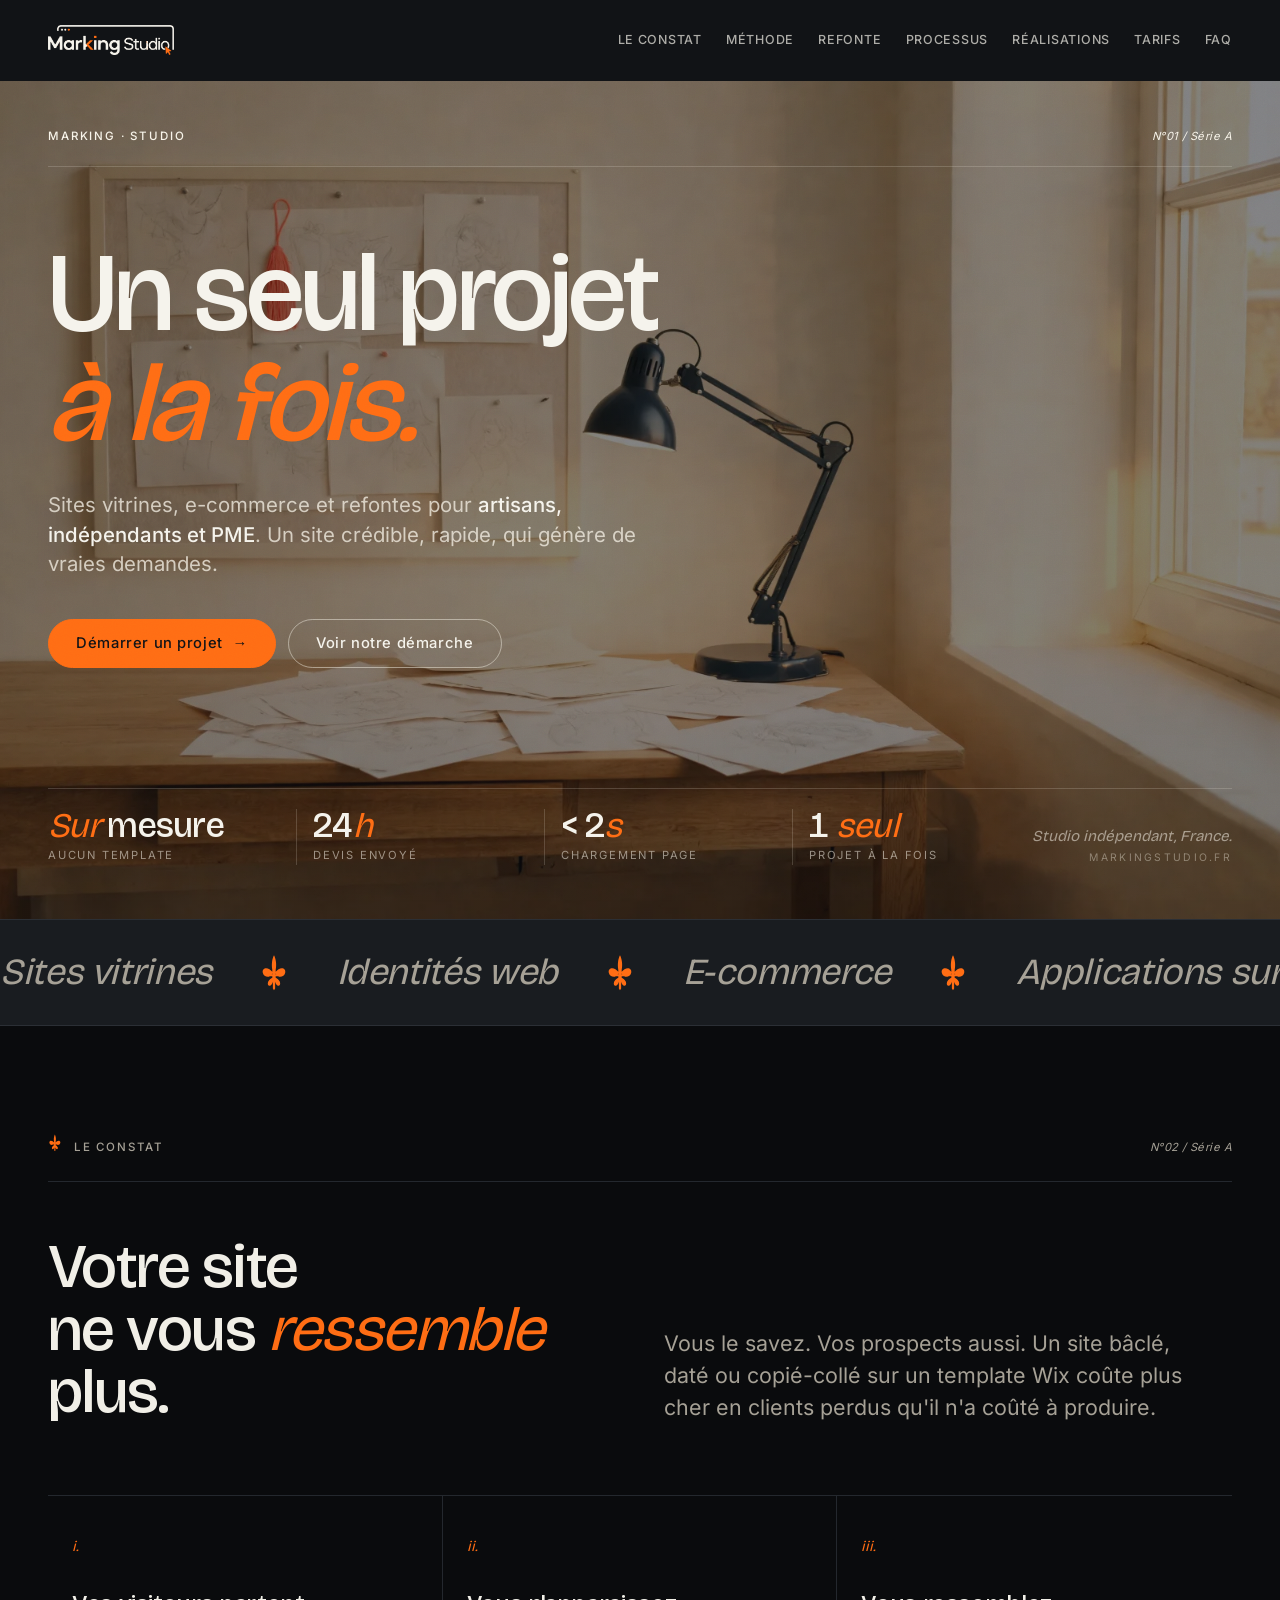
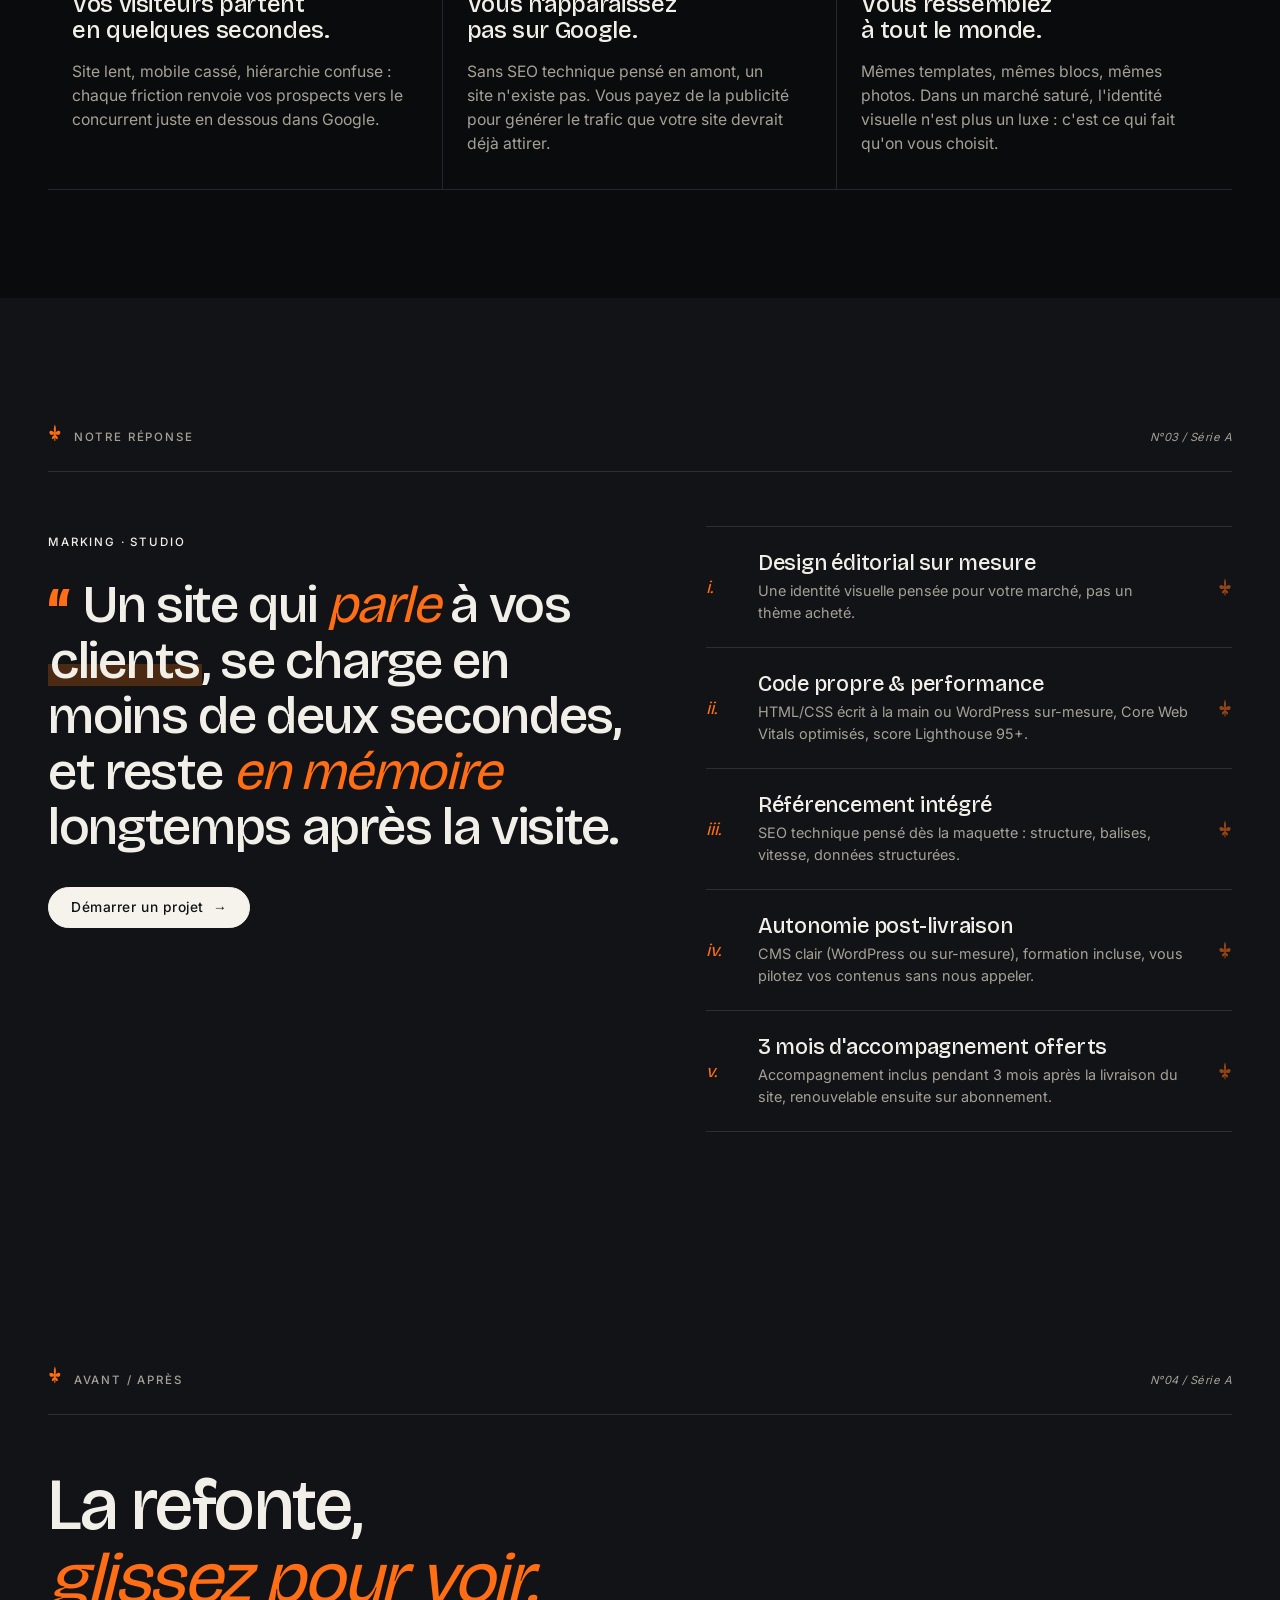
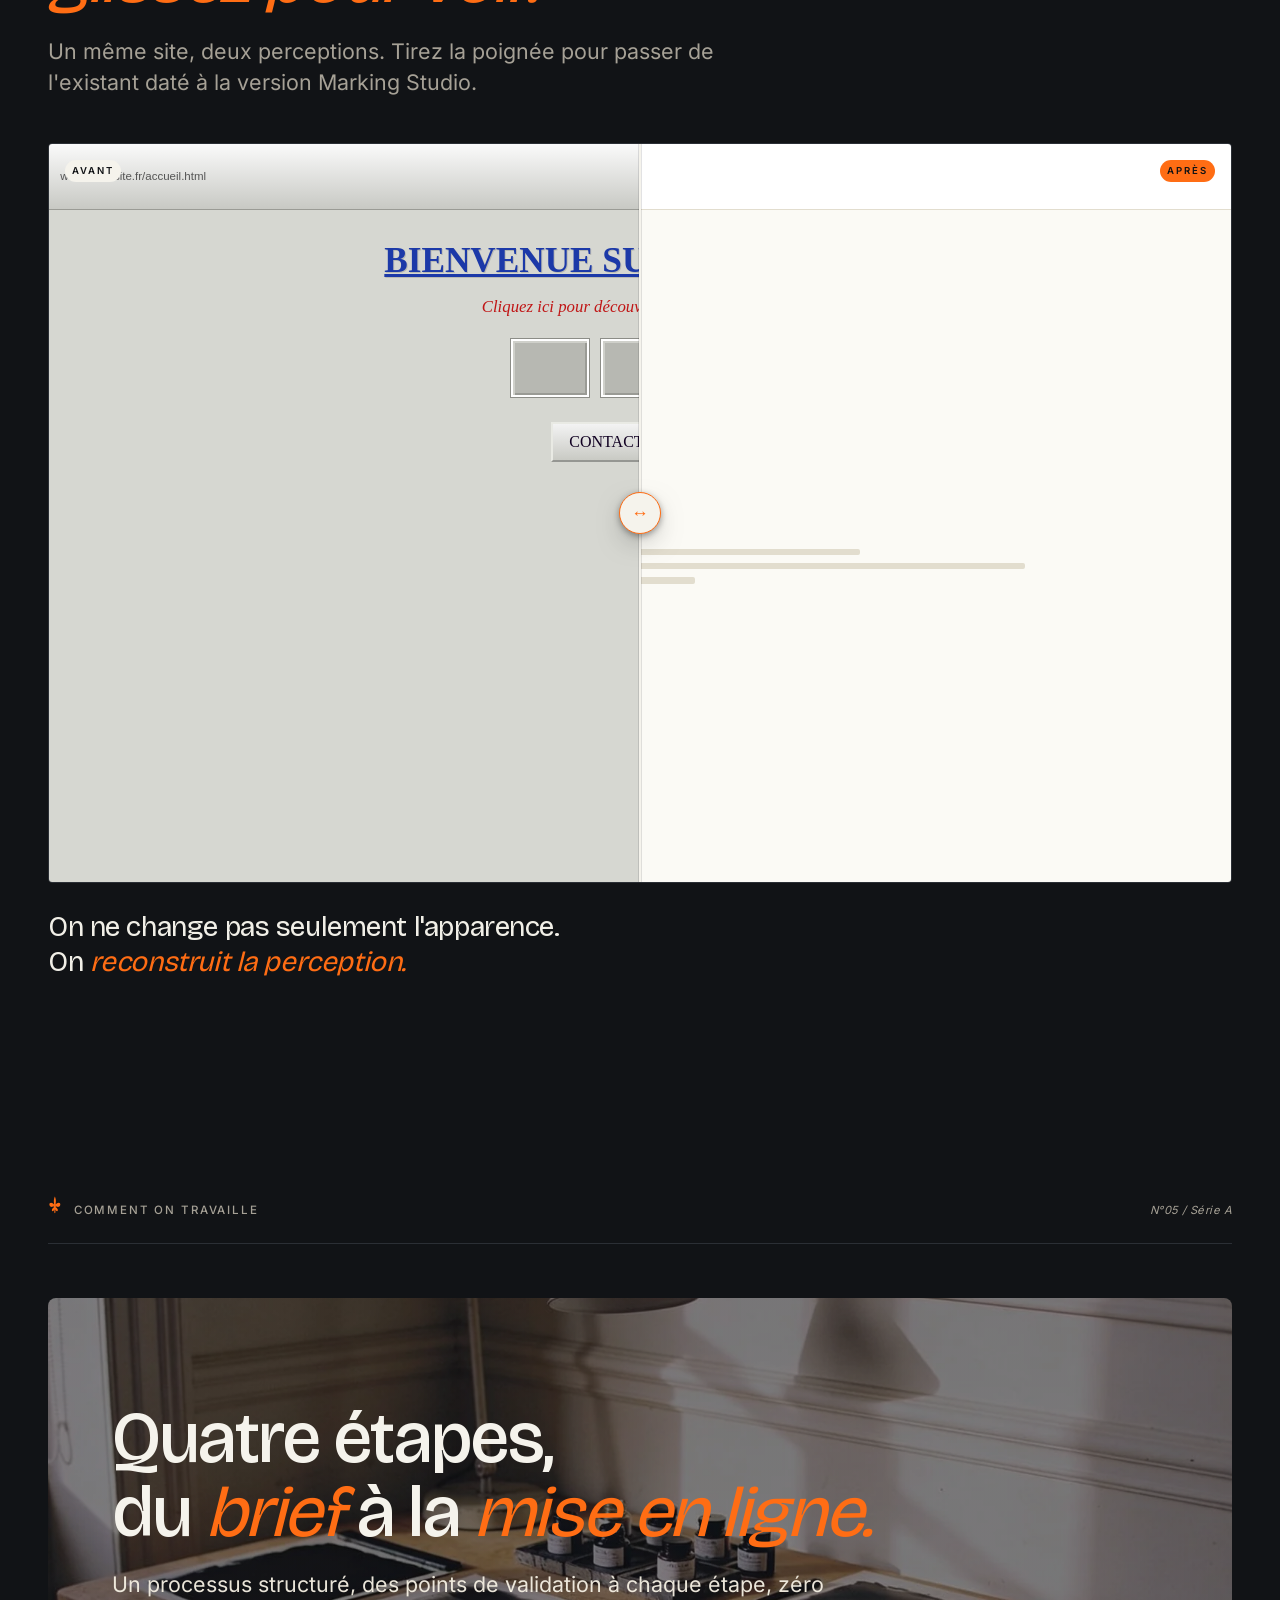
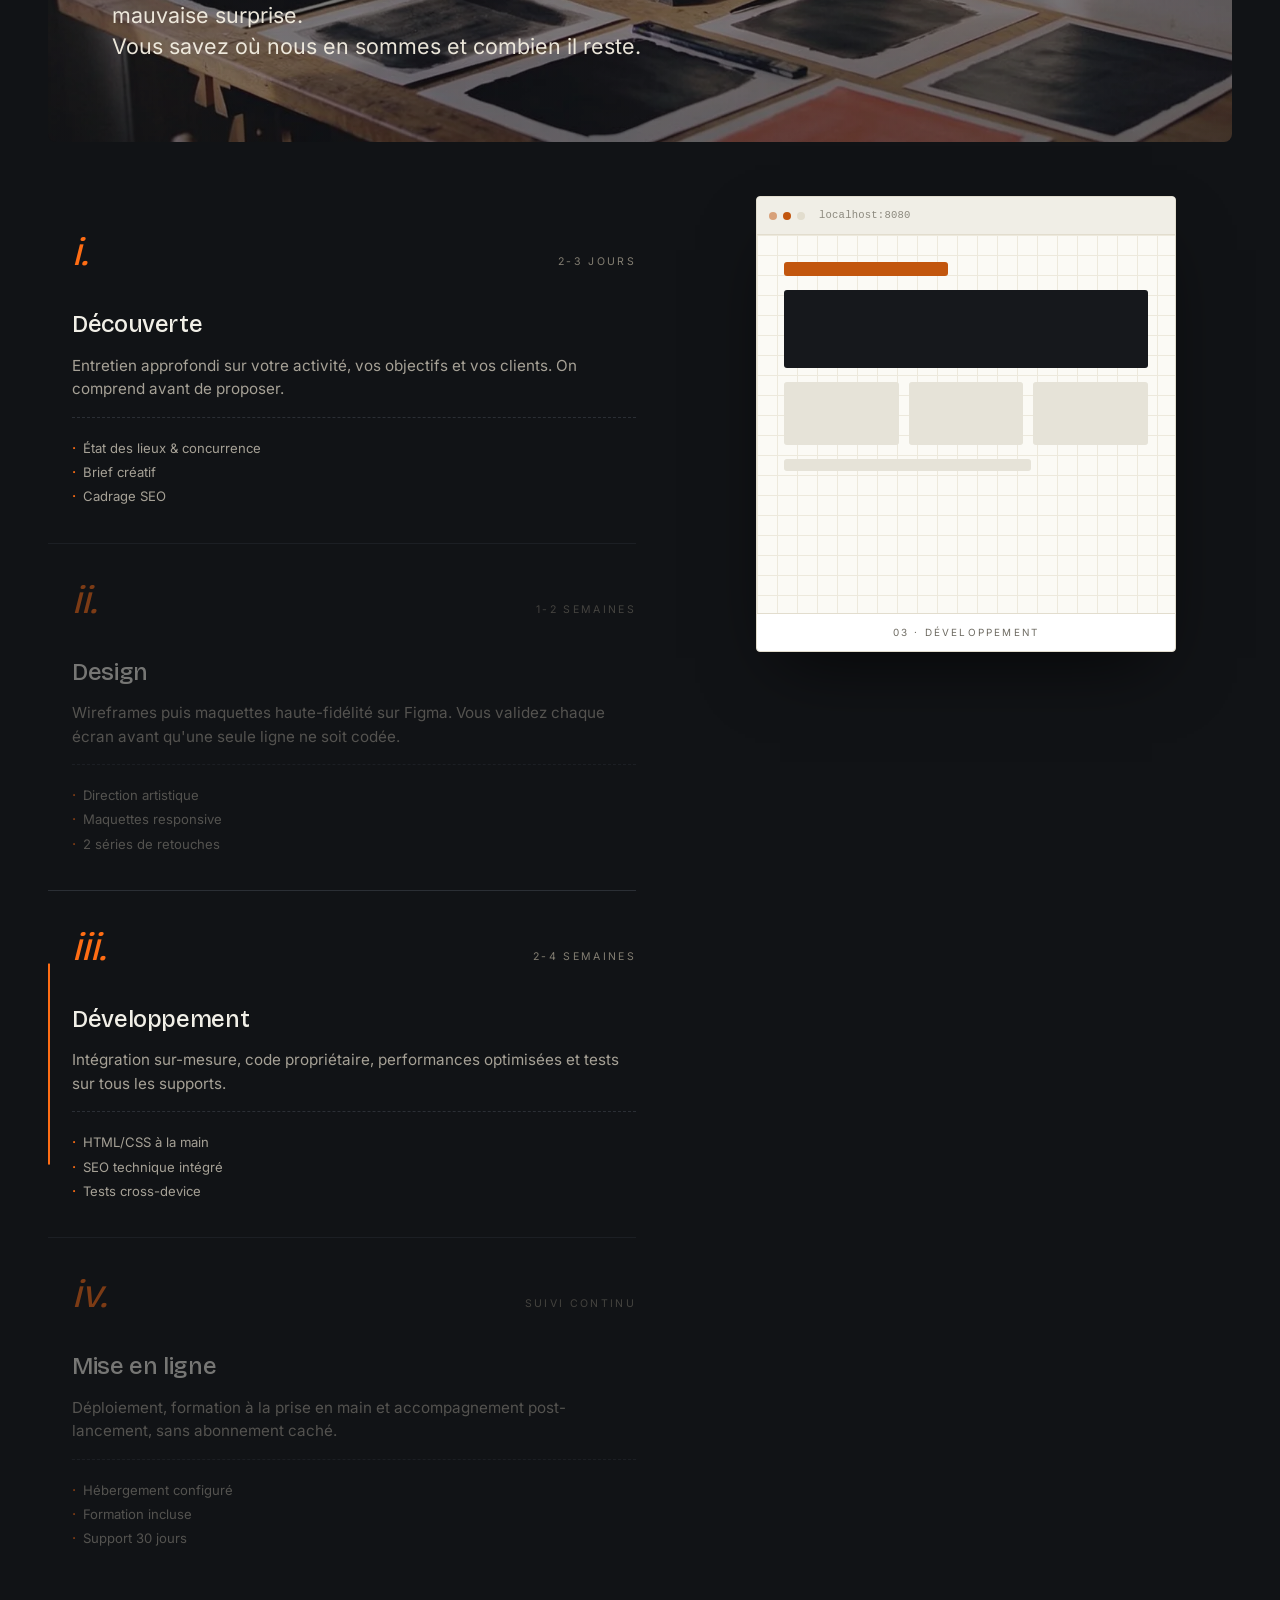
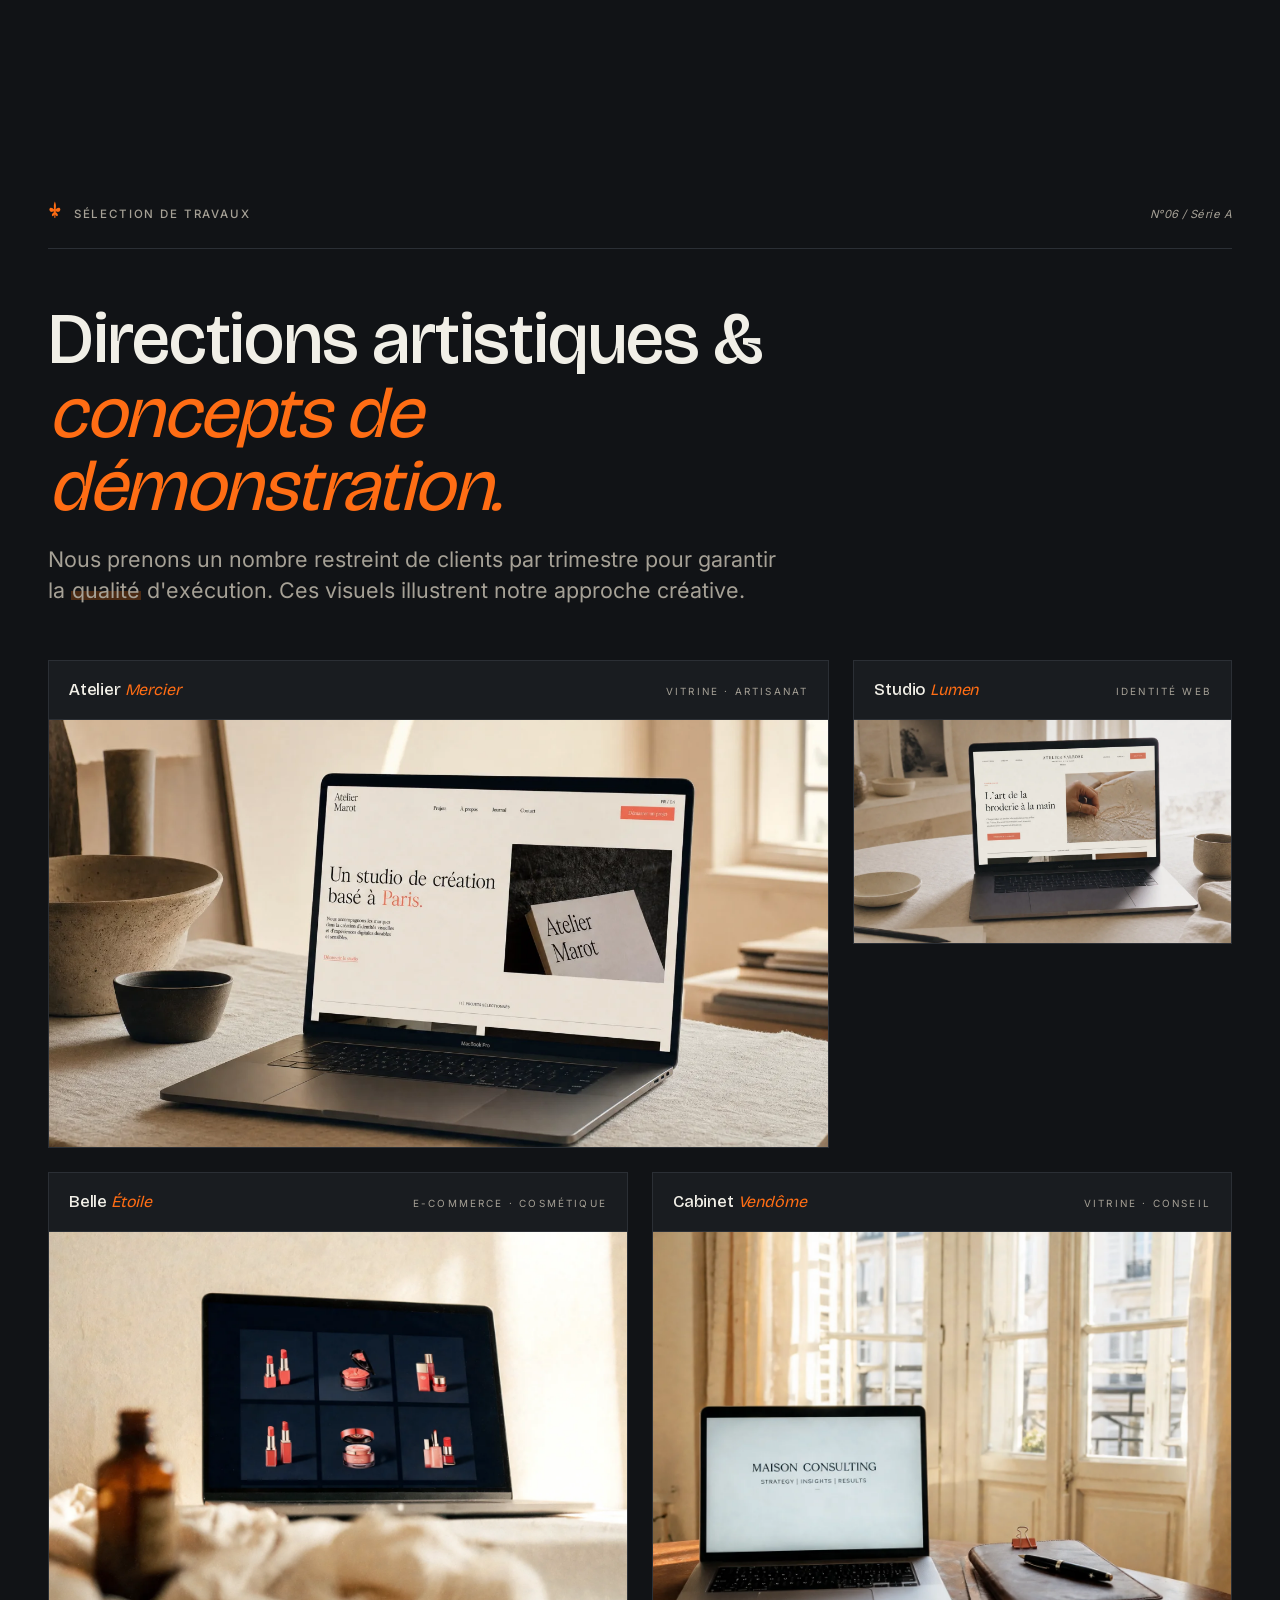
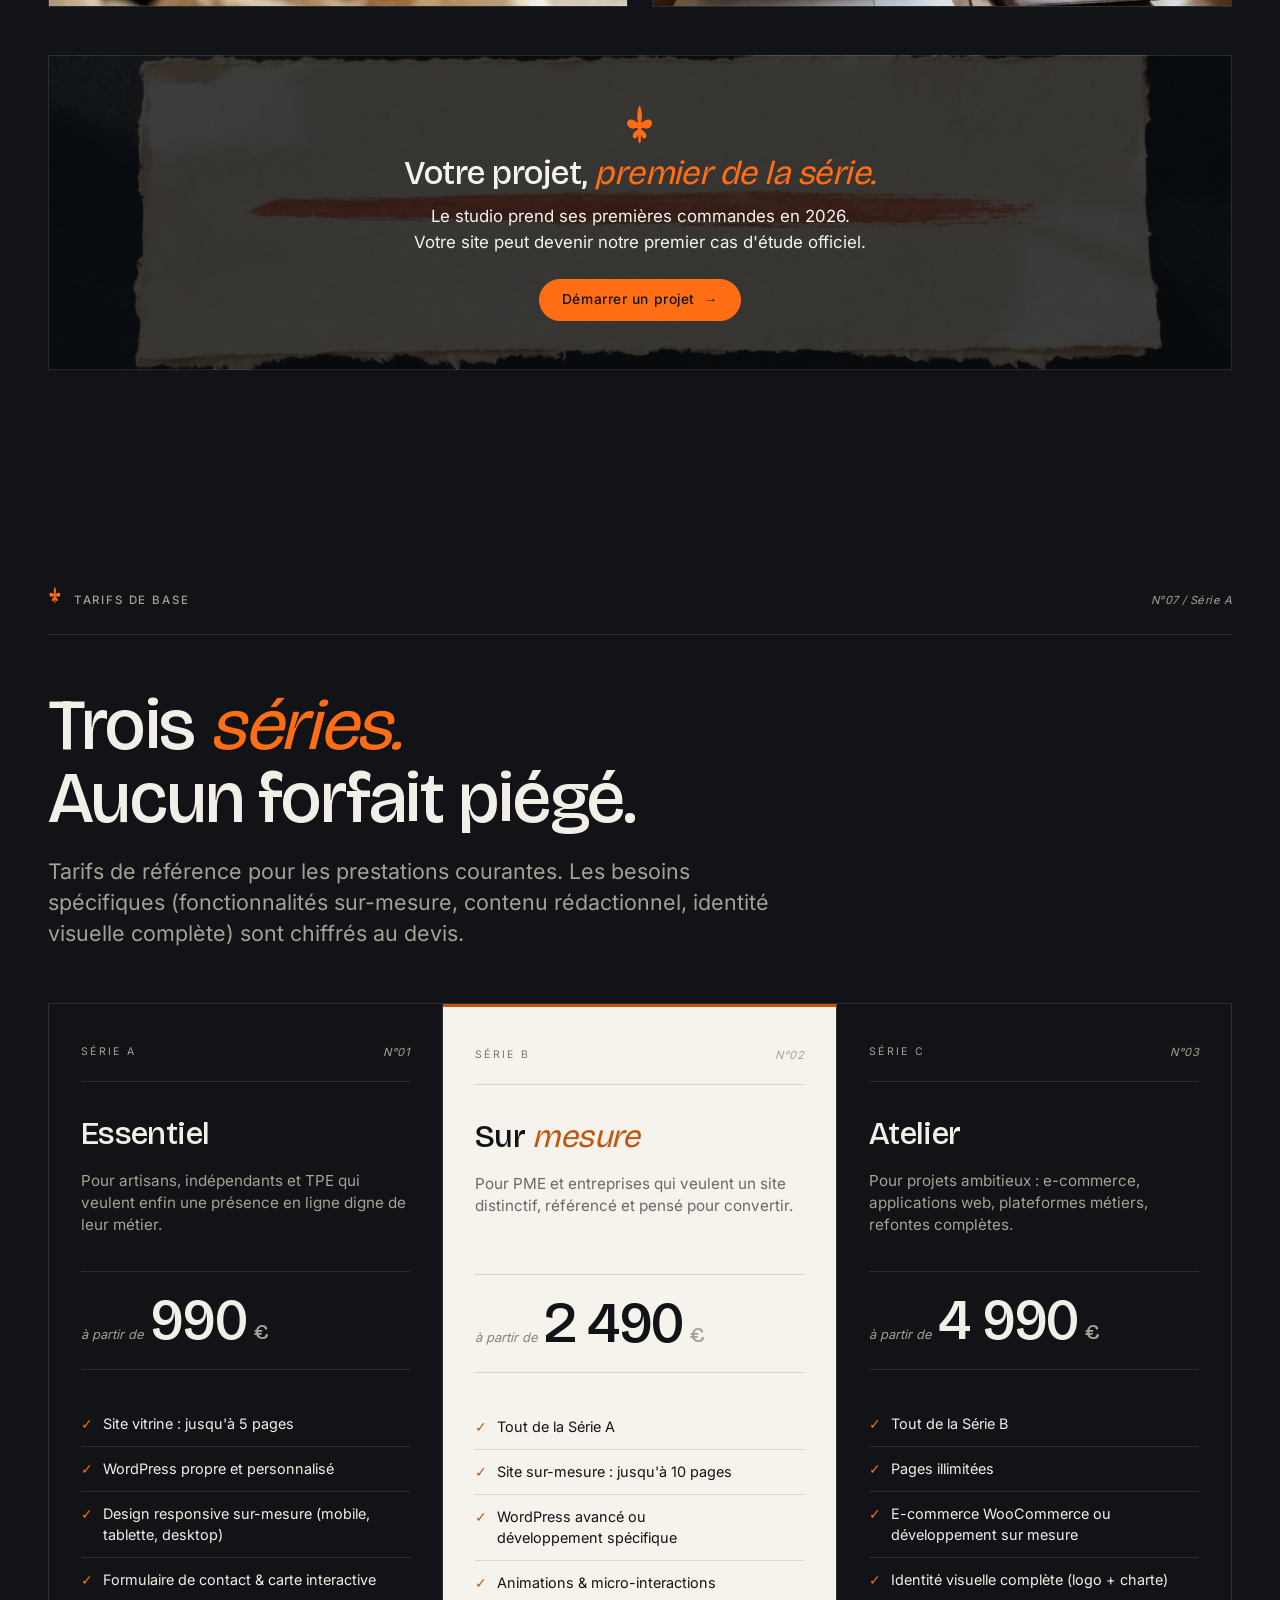
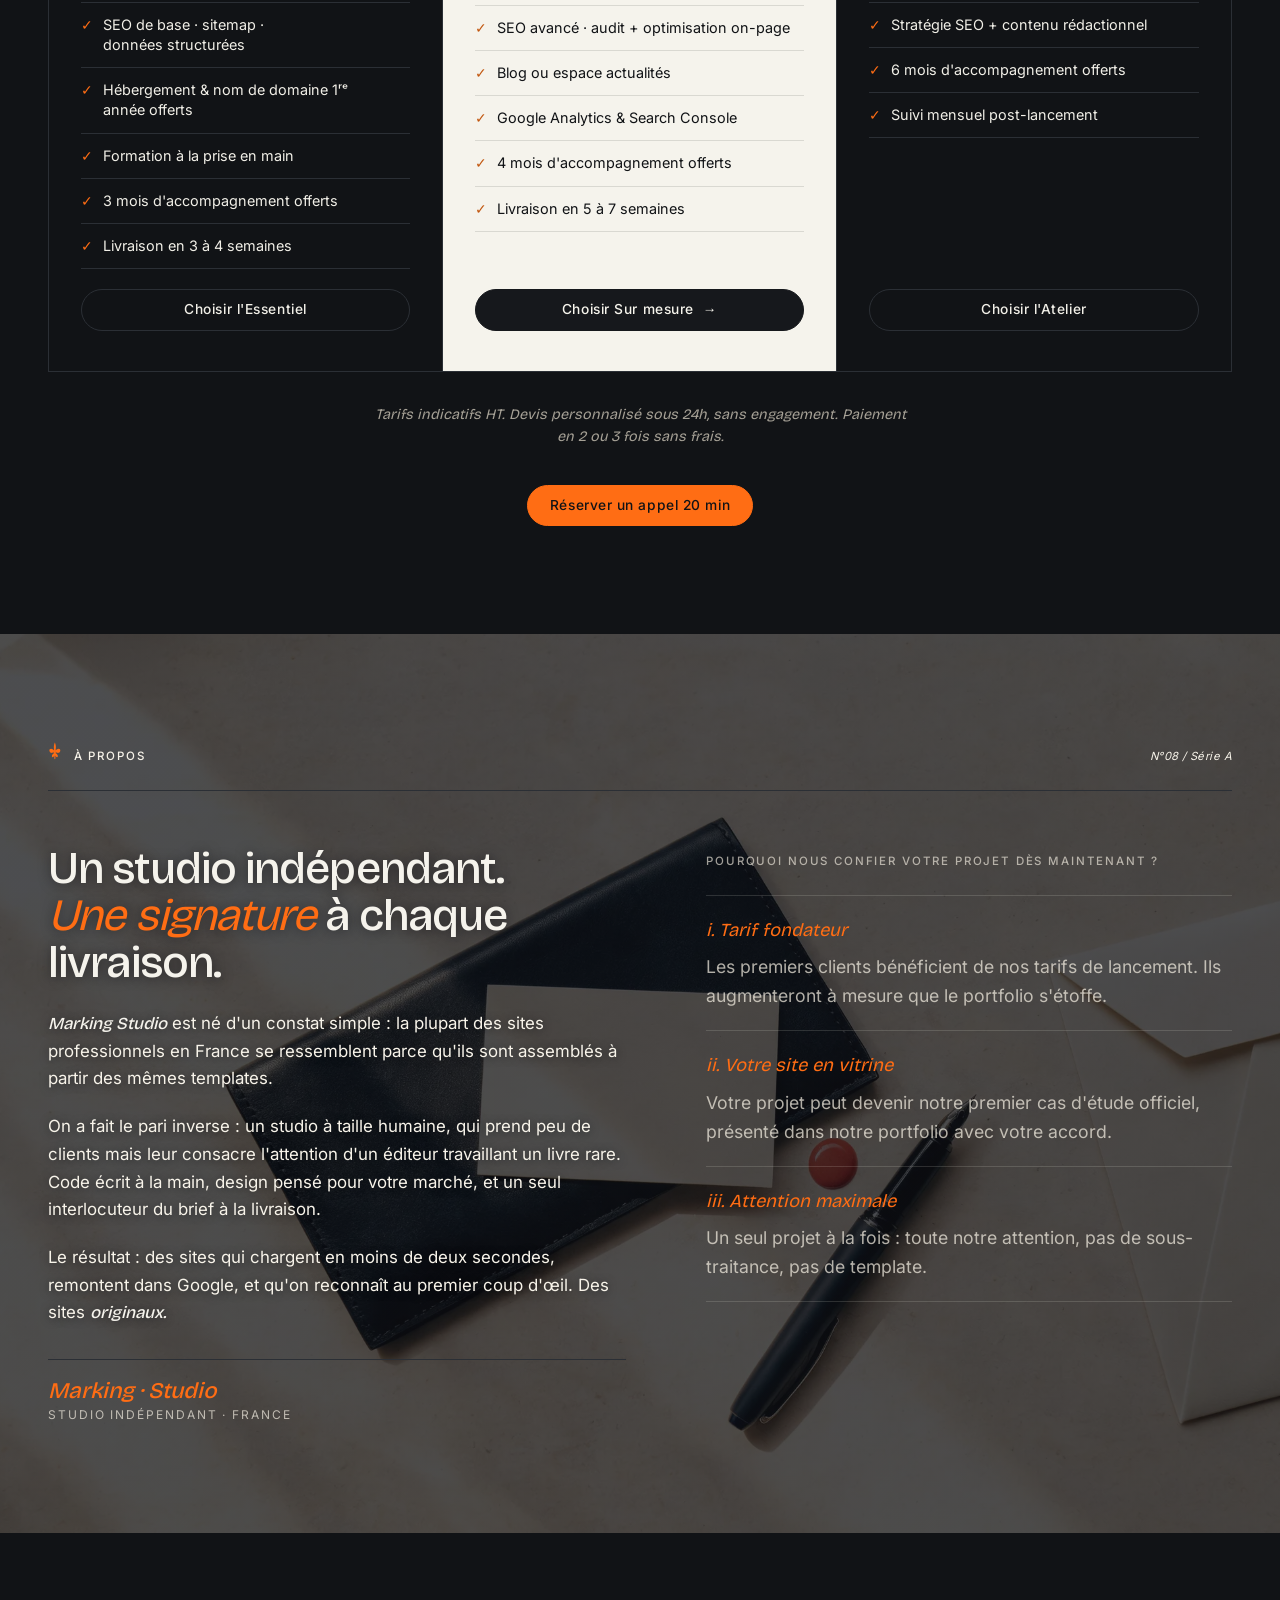
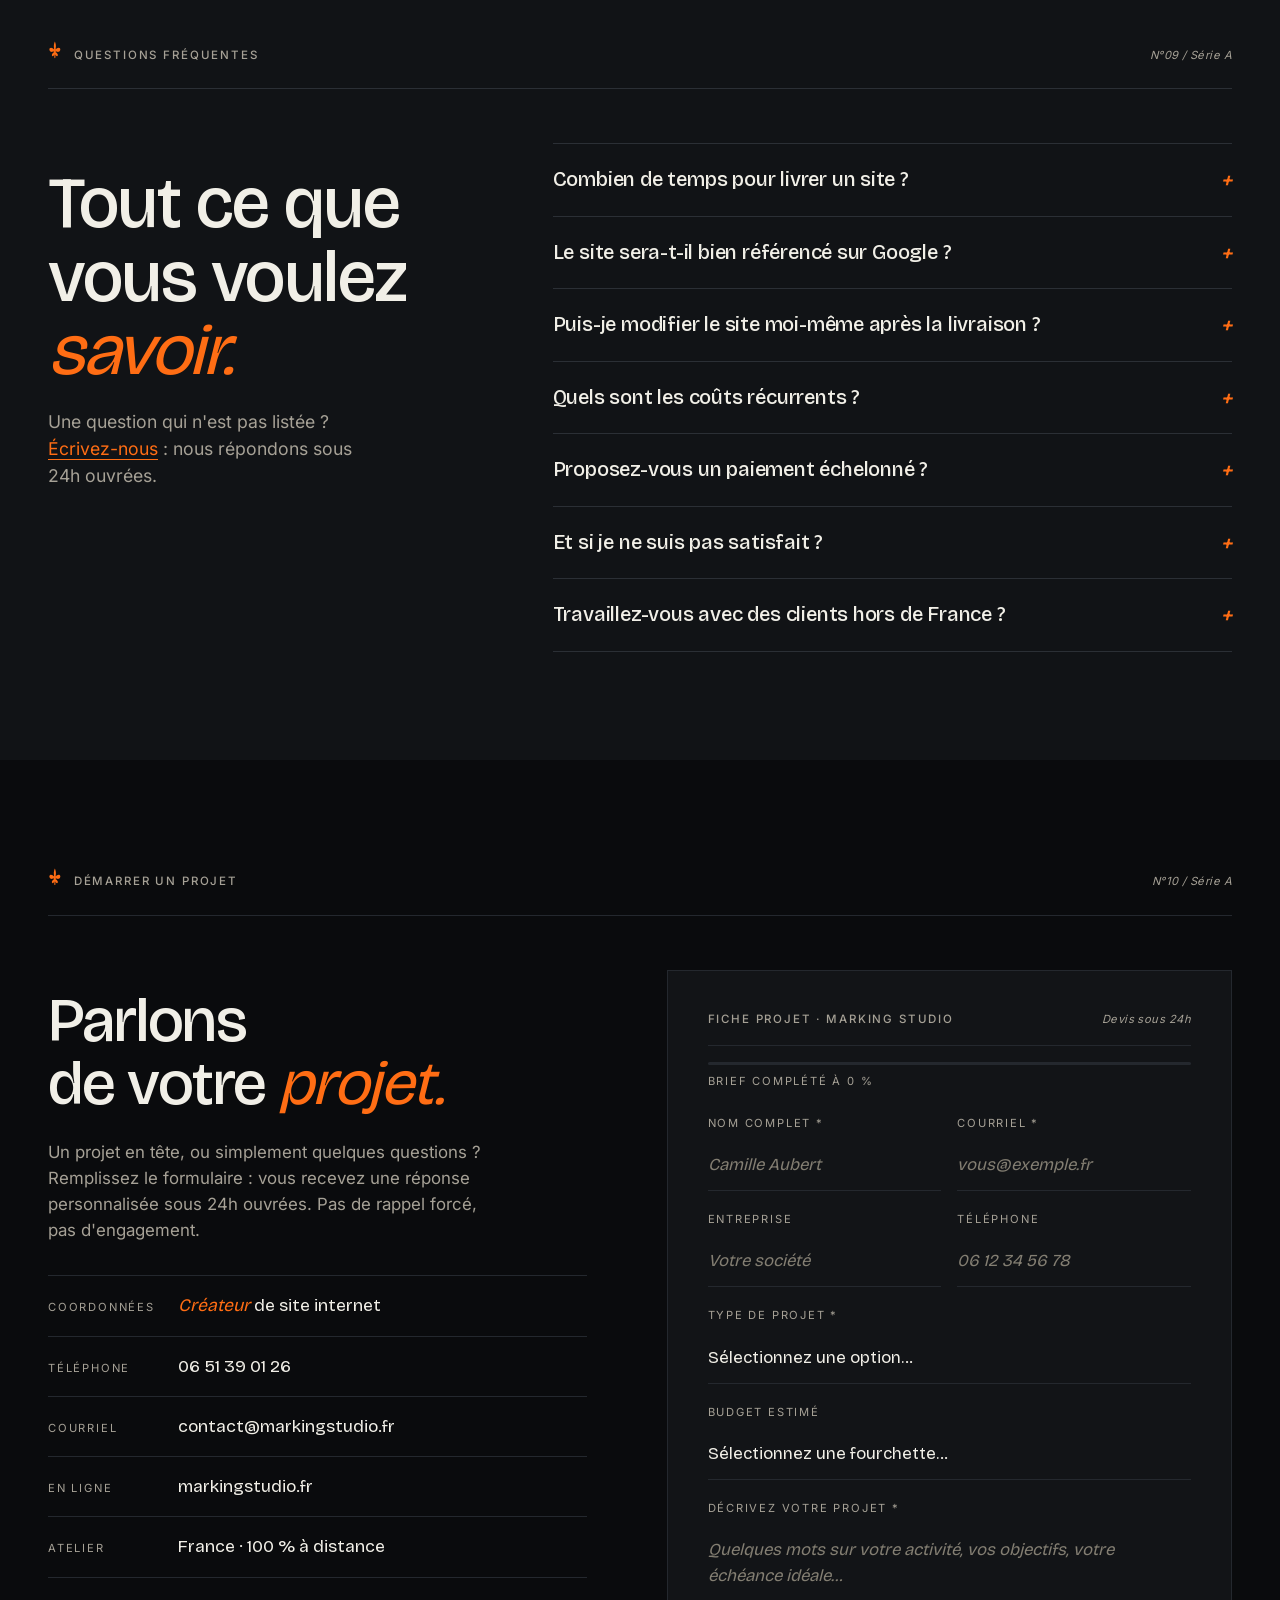
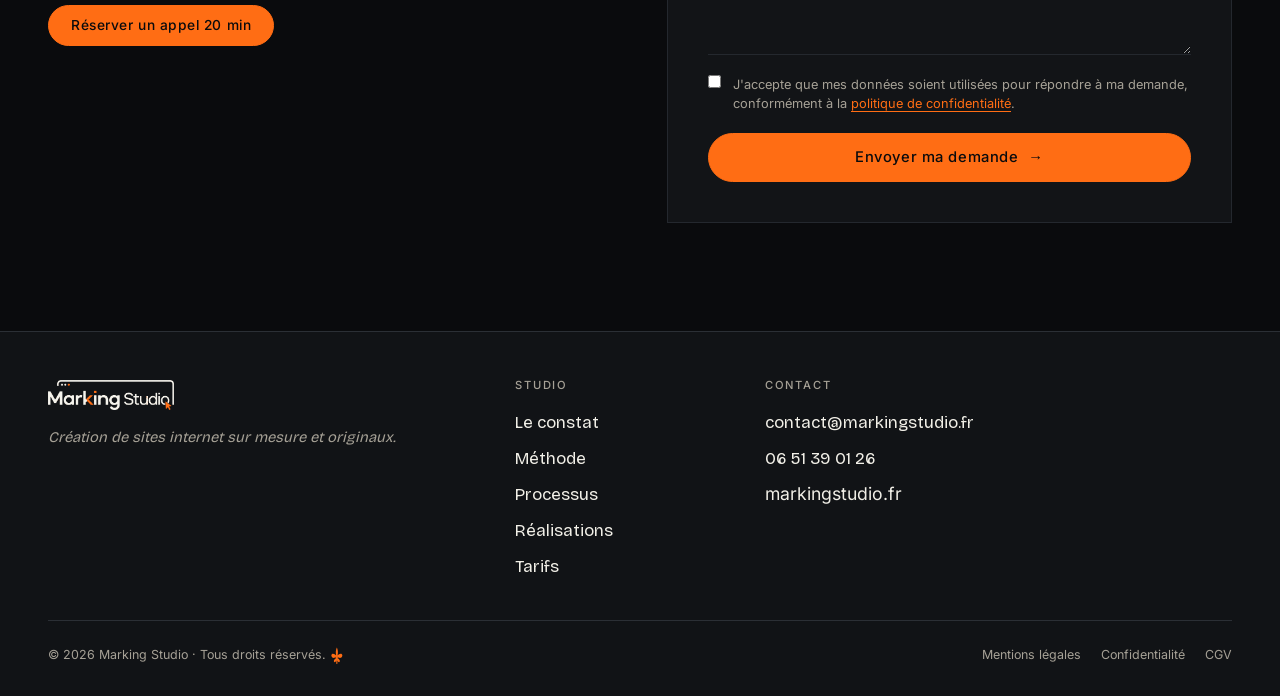
==== commit 5a70bee3: "C'est revenu à l'orange. ✅ Ce que j'ai annulé Tout le passage au vert lime est supprimé — l'orange d" ====
--- a/index.html
+++ b/index.html
@@ -103,9 +103,7 @@
 <header class="header" id="header">
   <div class="container header__inner">
     <a href="#hero" class="logo" aria-label="Marking Studio · Accueil">
-      <span class="logo__mark">Marking</span>
-      <span class="logo__mark-italic">studio</span>
-      <span class="logo__dot">.</span>
+      <img class="logo__img" src="images/logo-markingstudio-dark.png" alt="Marking Studio" width="829" height="198">
     </a>
 
     <nav class="nav" aria-label="Navigation principale">
@@ -1116,9 +1114,7 @@
     <div class="footer__top">
       <div class="footer__brand">
         <a href="#hero" class="logo" aria-label="Marking Studio · Accueil">
-          <span class="logo__mark">Marking</span>
-          <span class="logo__mark-italic">studio</span>
-          <span class="logo__dot">.</span>
+          <img class="logo__img" src="images/logo-markingstudio-dark.png" alt="Marking Studio" width="829" height="198">
         </a>
         <p>
           Création de sites internet sur mesure et originaux.
--- a/css/style.css
+++ b/css/style.css
@@ -72,6 +72,7 @@
 
 /* Logo — "Marking · Studio" set in the same Didone as the card */
 .logo { display: inline-flex; align-items: baseline; gap: 0.35em; color: var(--text); }
+.logo__img { display: block; height: 30px; width: auto; }
 .logo__mark {
   font-family: var(--font-display);
   font-size: 1.5rem;
@@ -1404,6 +1405,7 @@
   /* Header — compact */
   .header__inner { min-height: 64px; padding-block: 10px; }
   .logo__mark, .logo__mark-italic, .logo__dot { font-size: 1.25rem; }
+  .logo__img { height: 26px; }
 
   /* Mobile menu */
   .mobile-menu { top: 64px; }
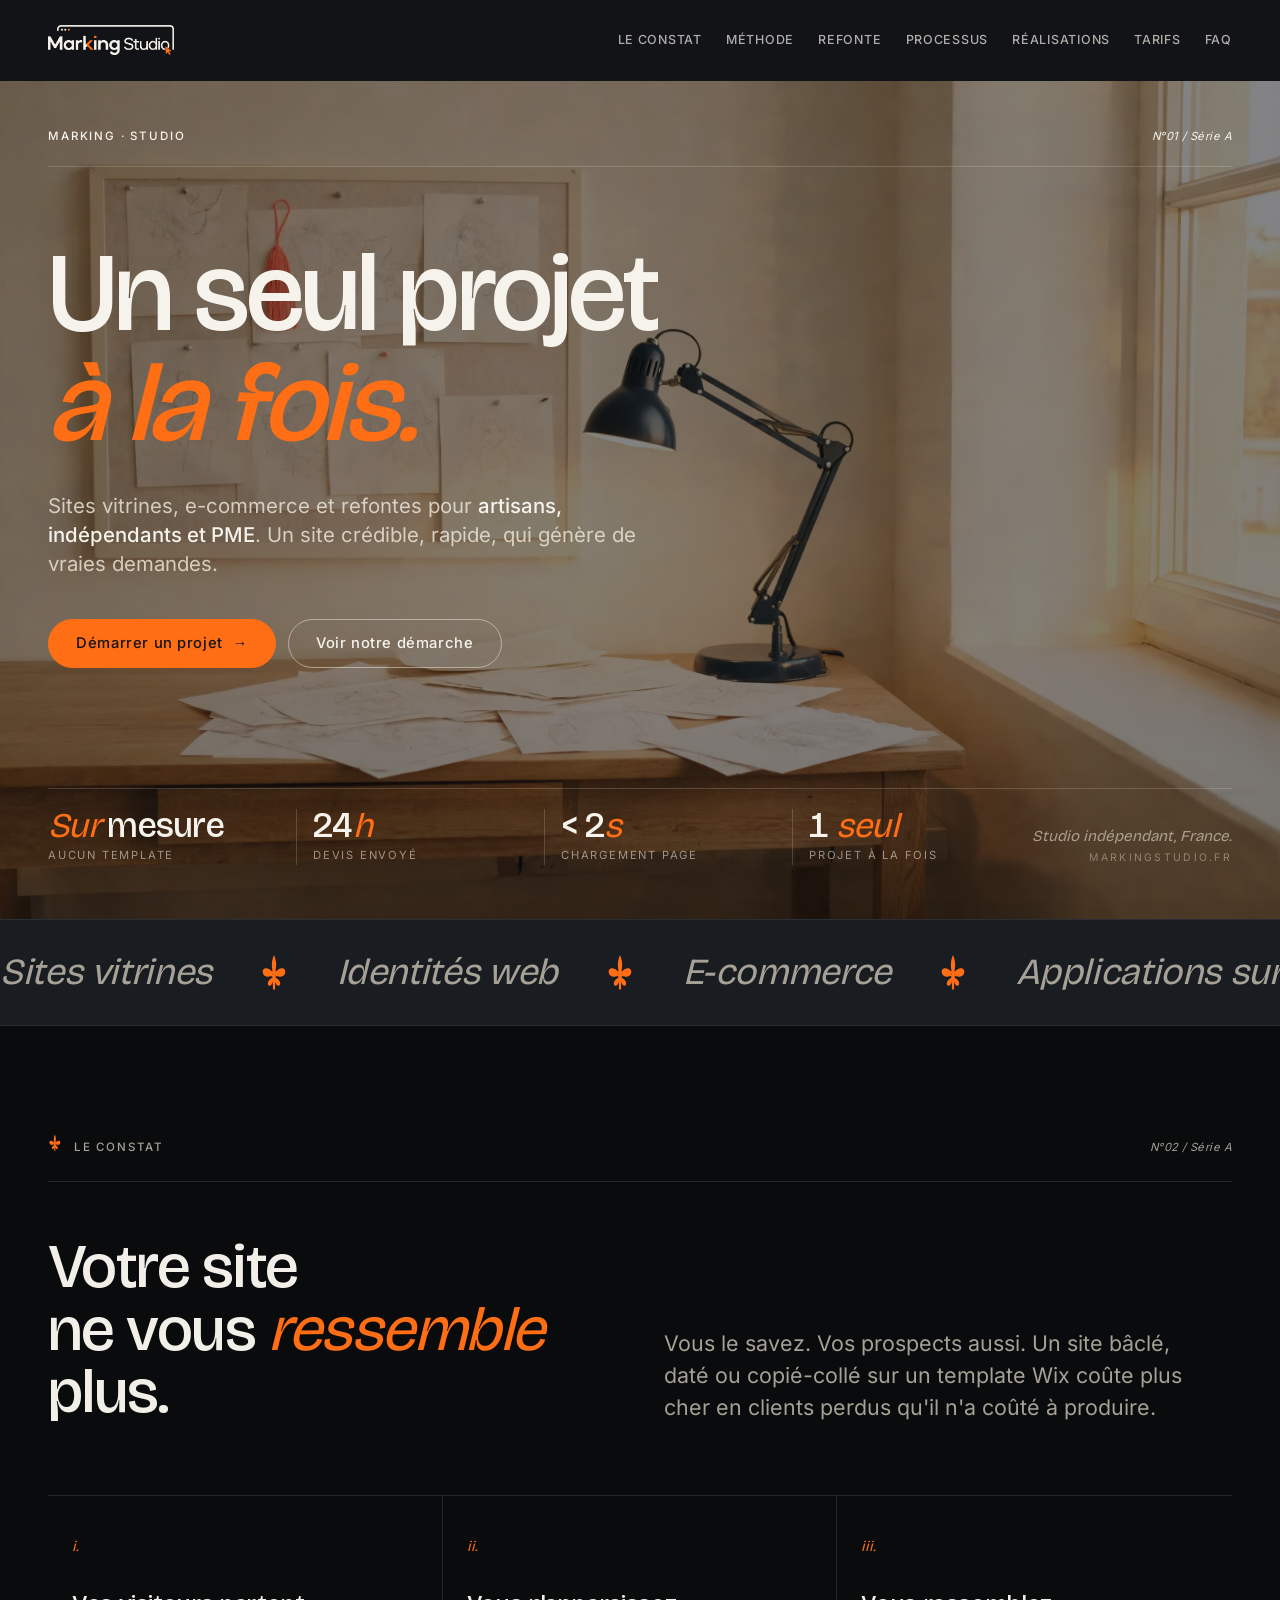
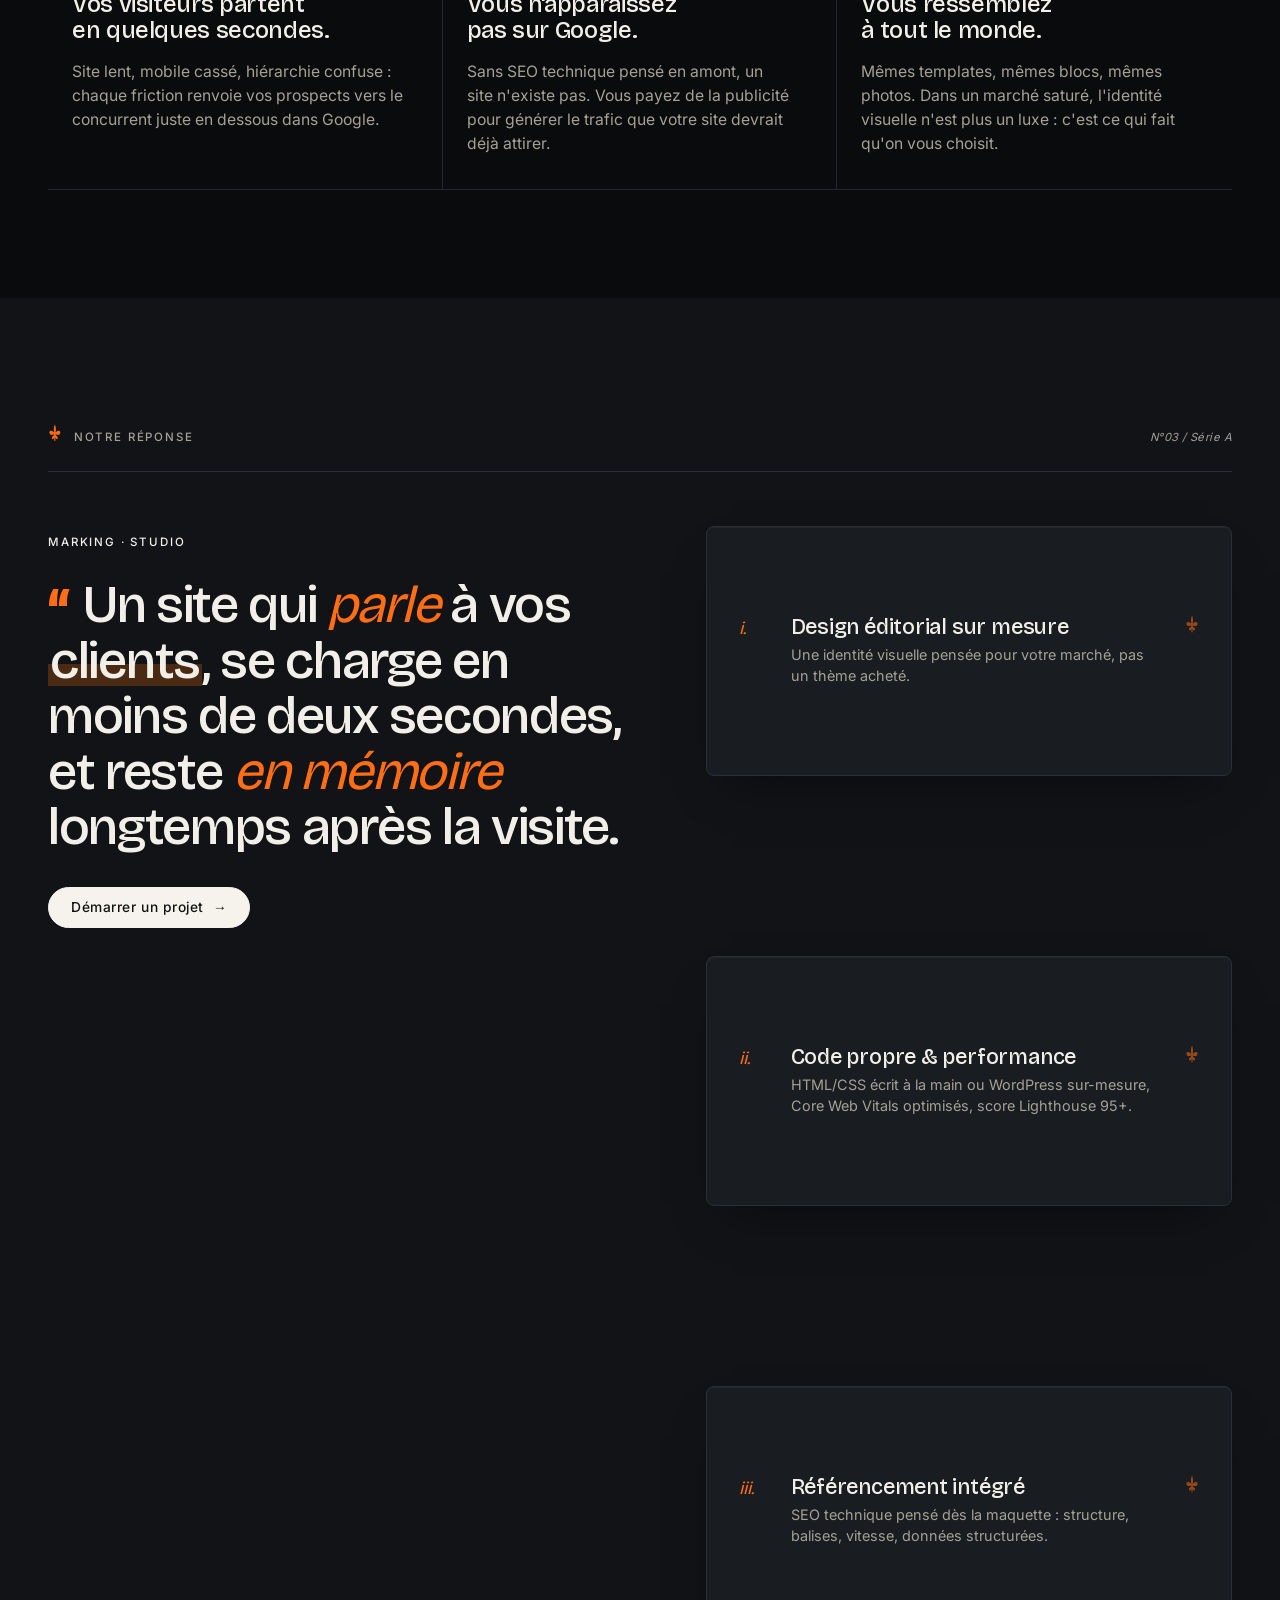
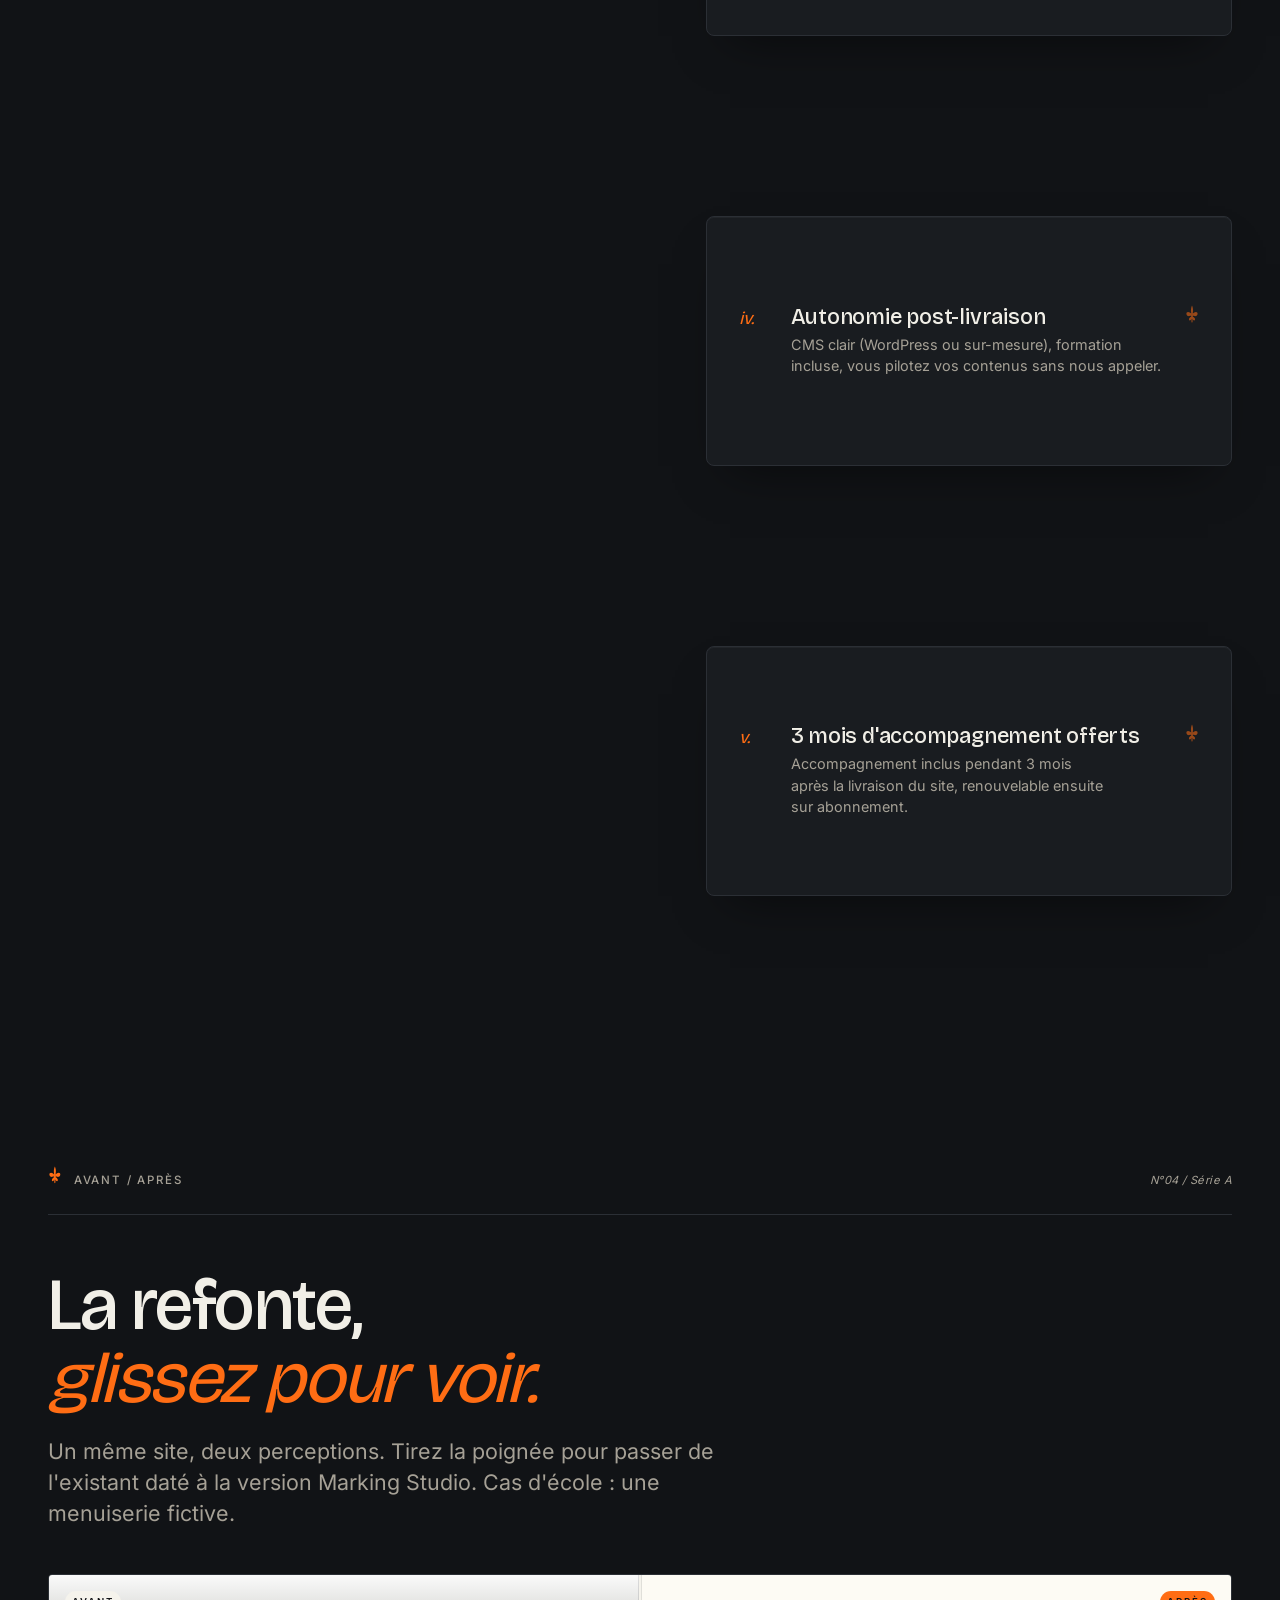
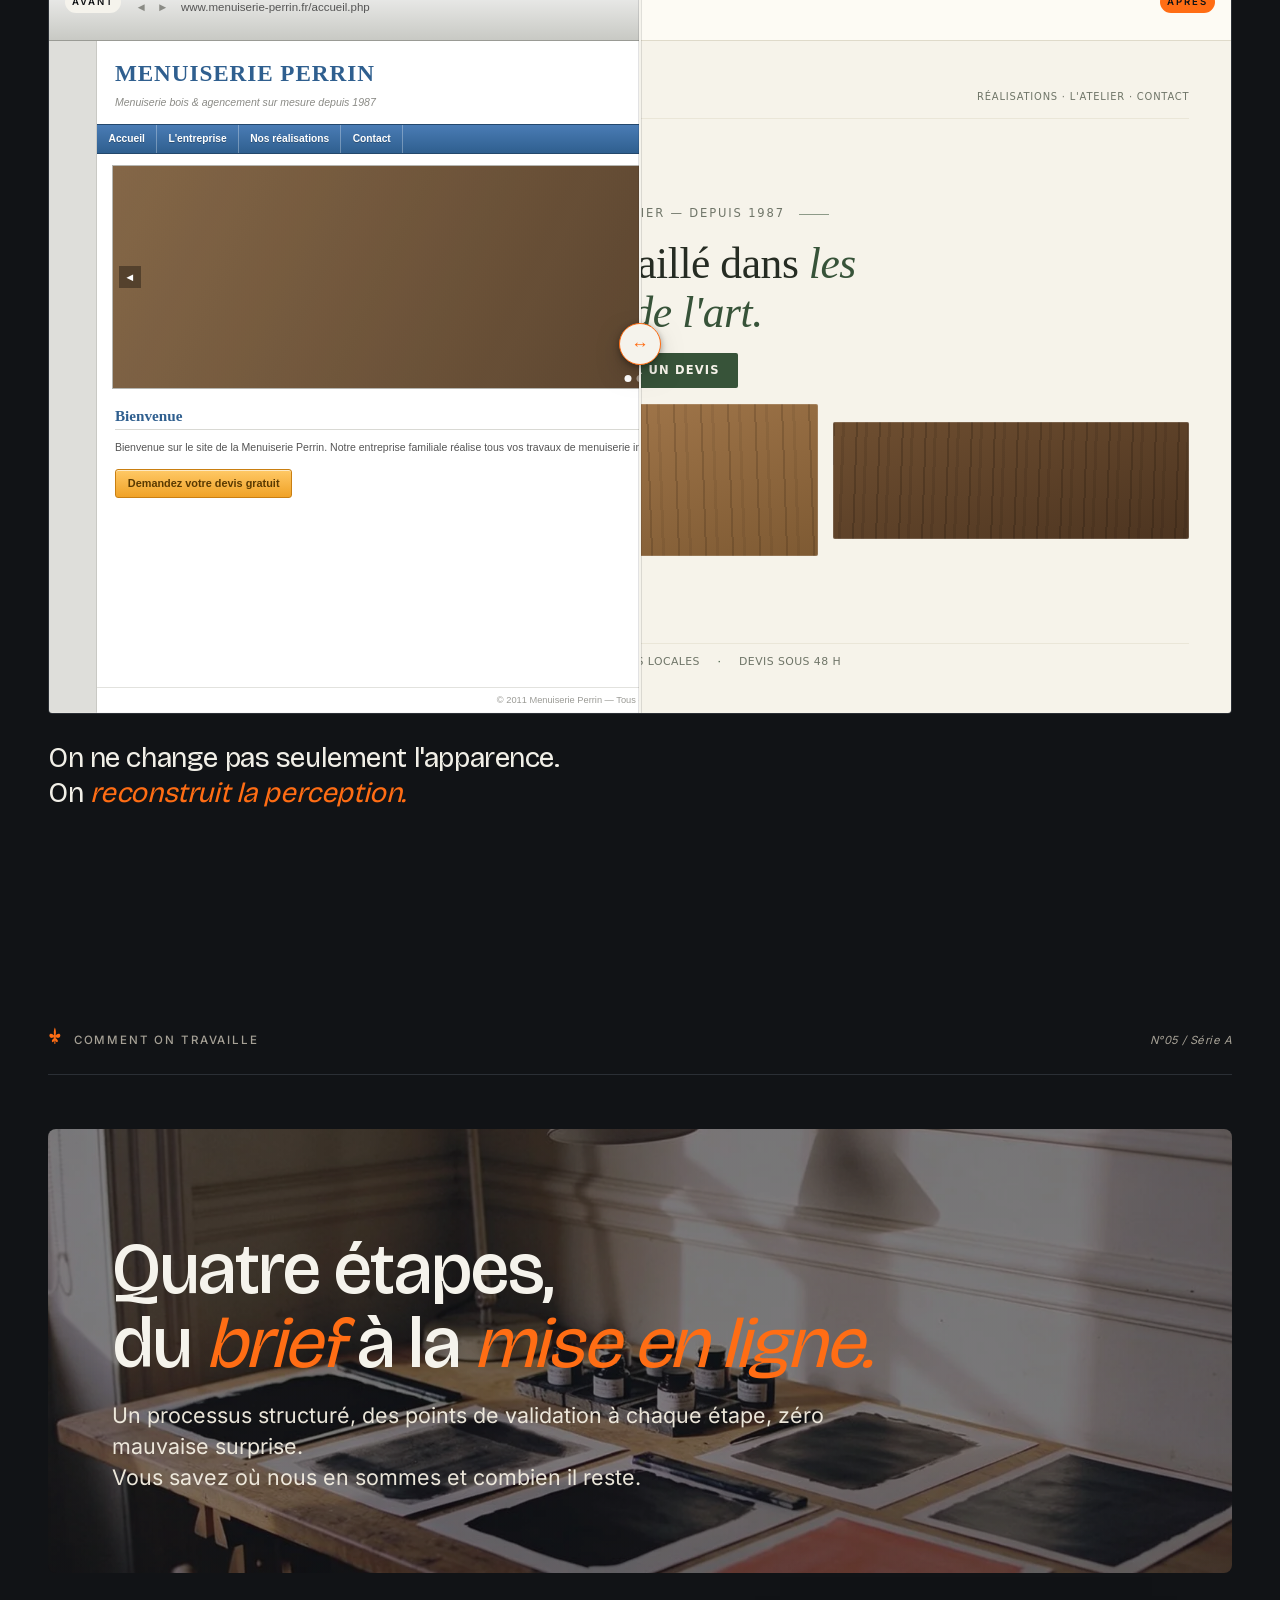
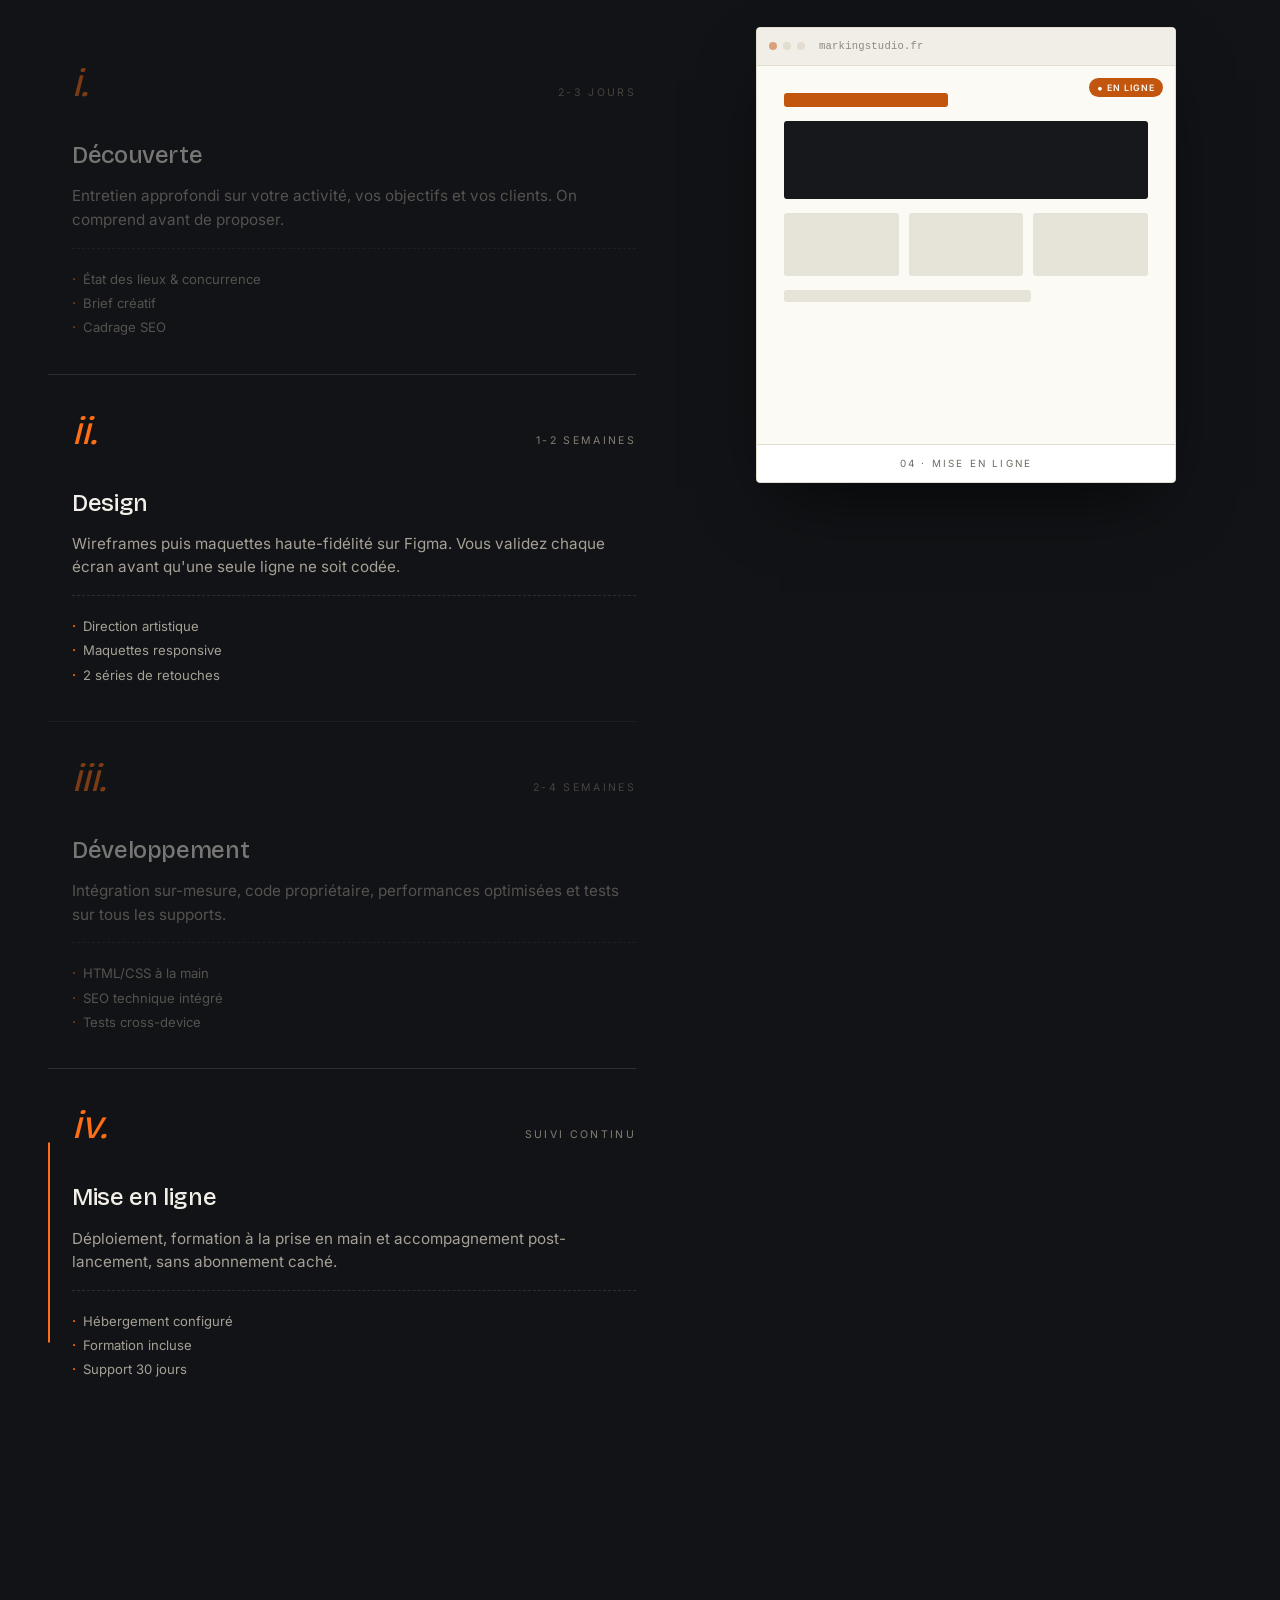
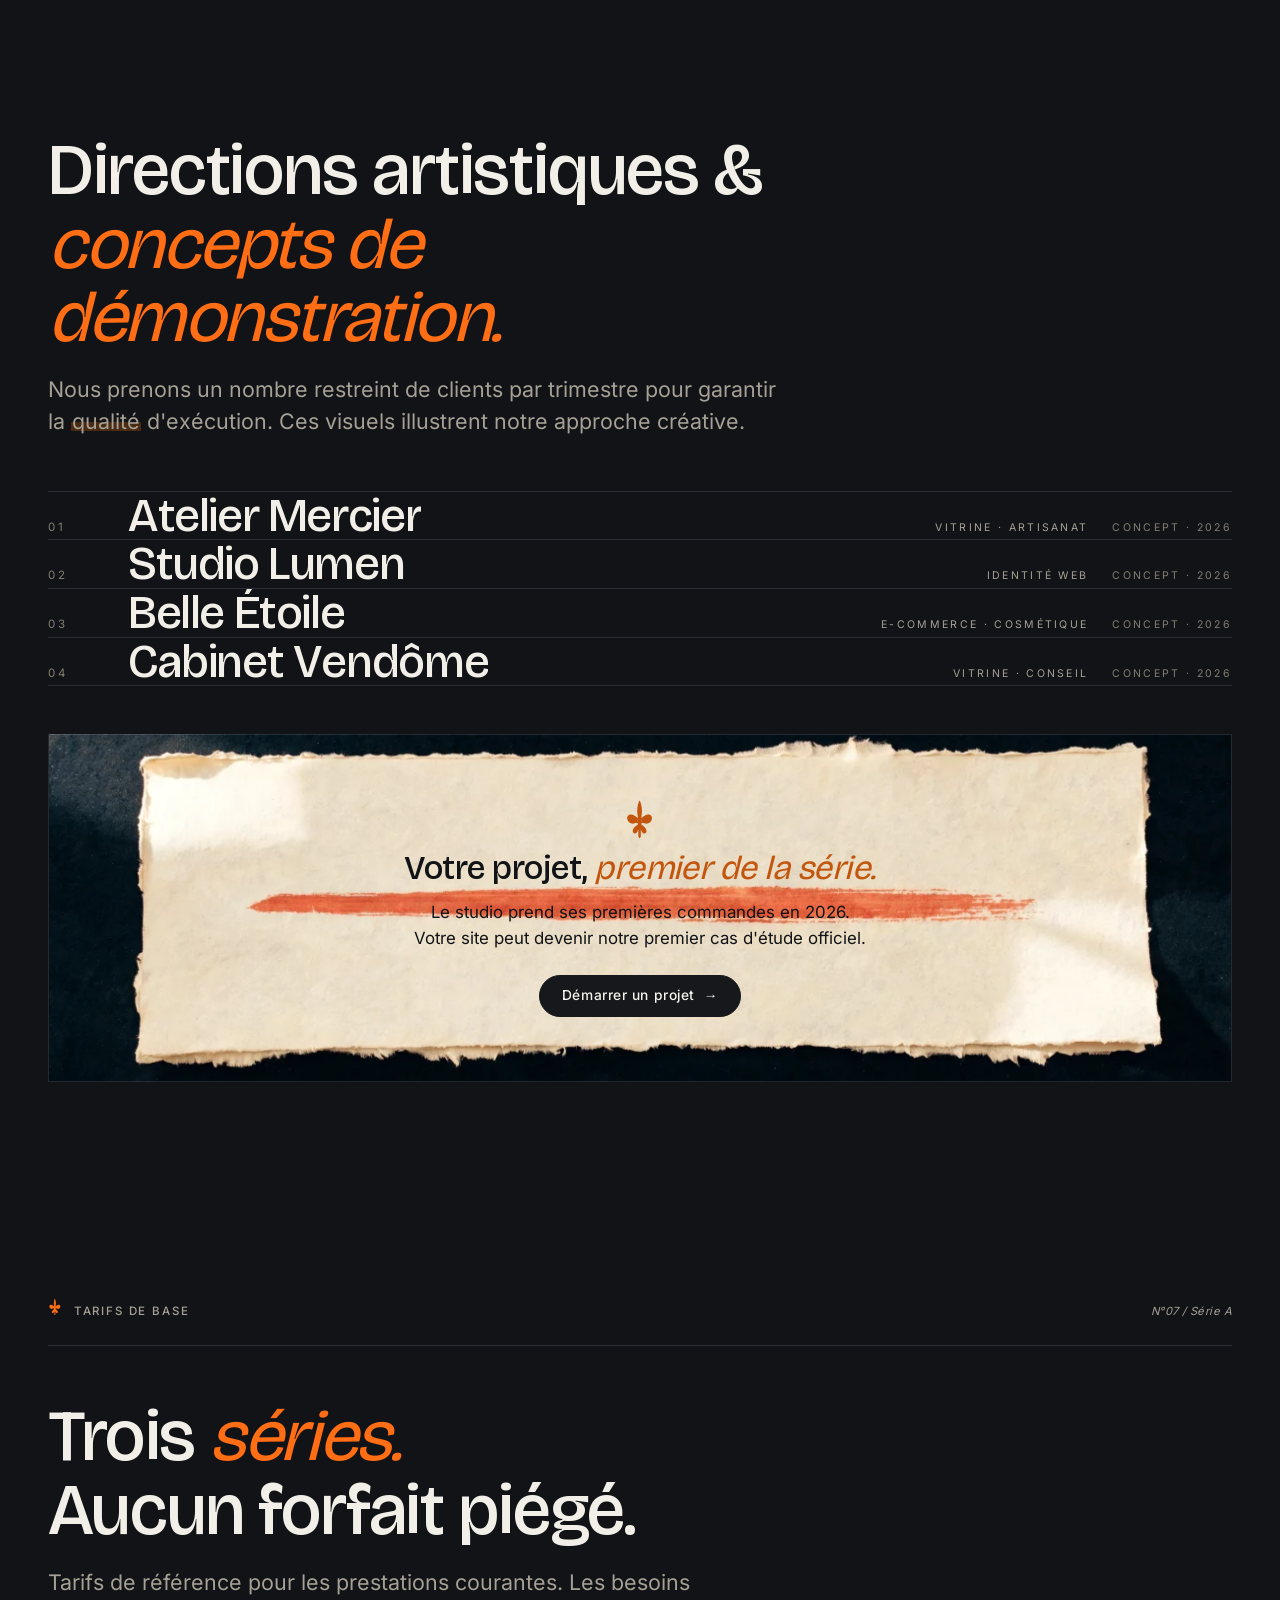
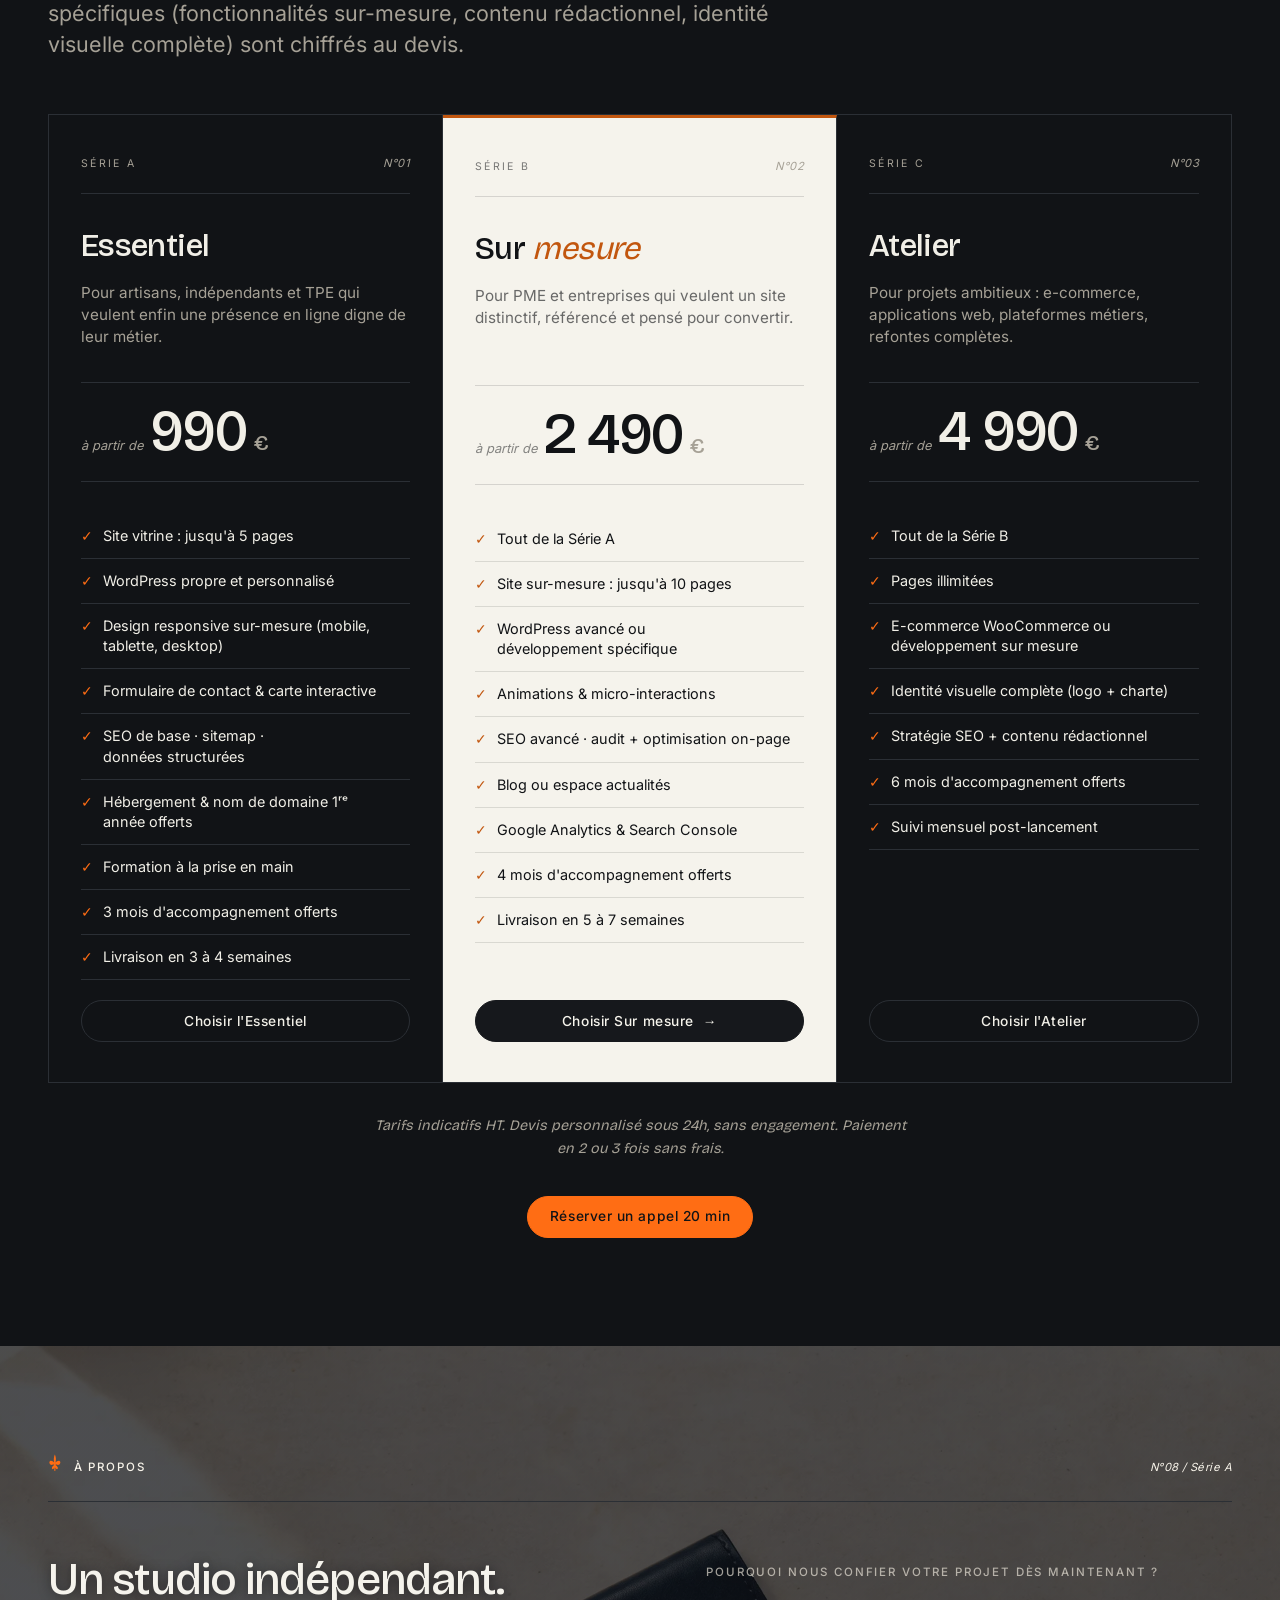
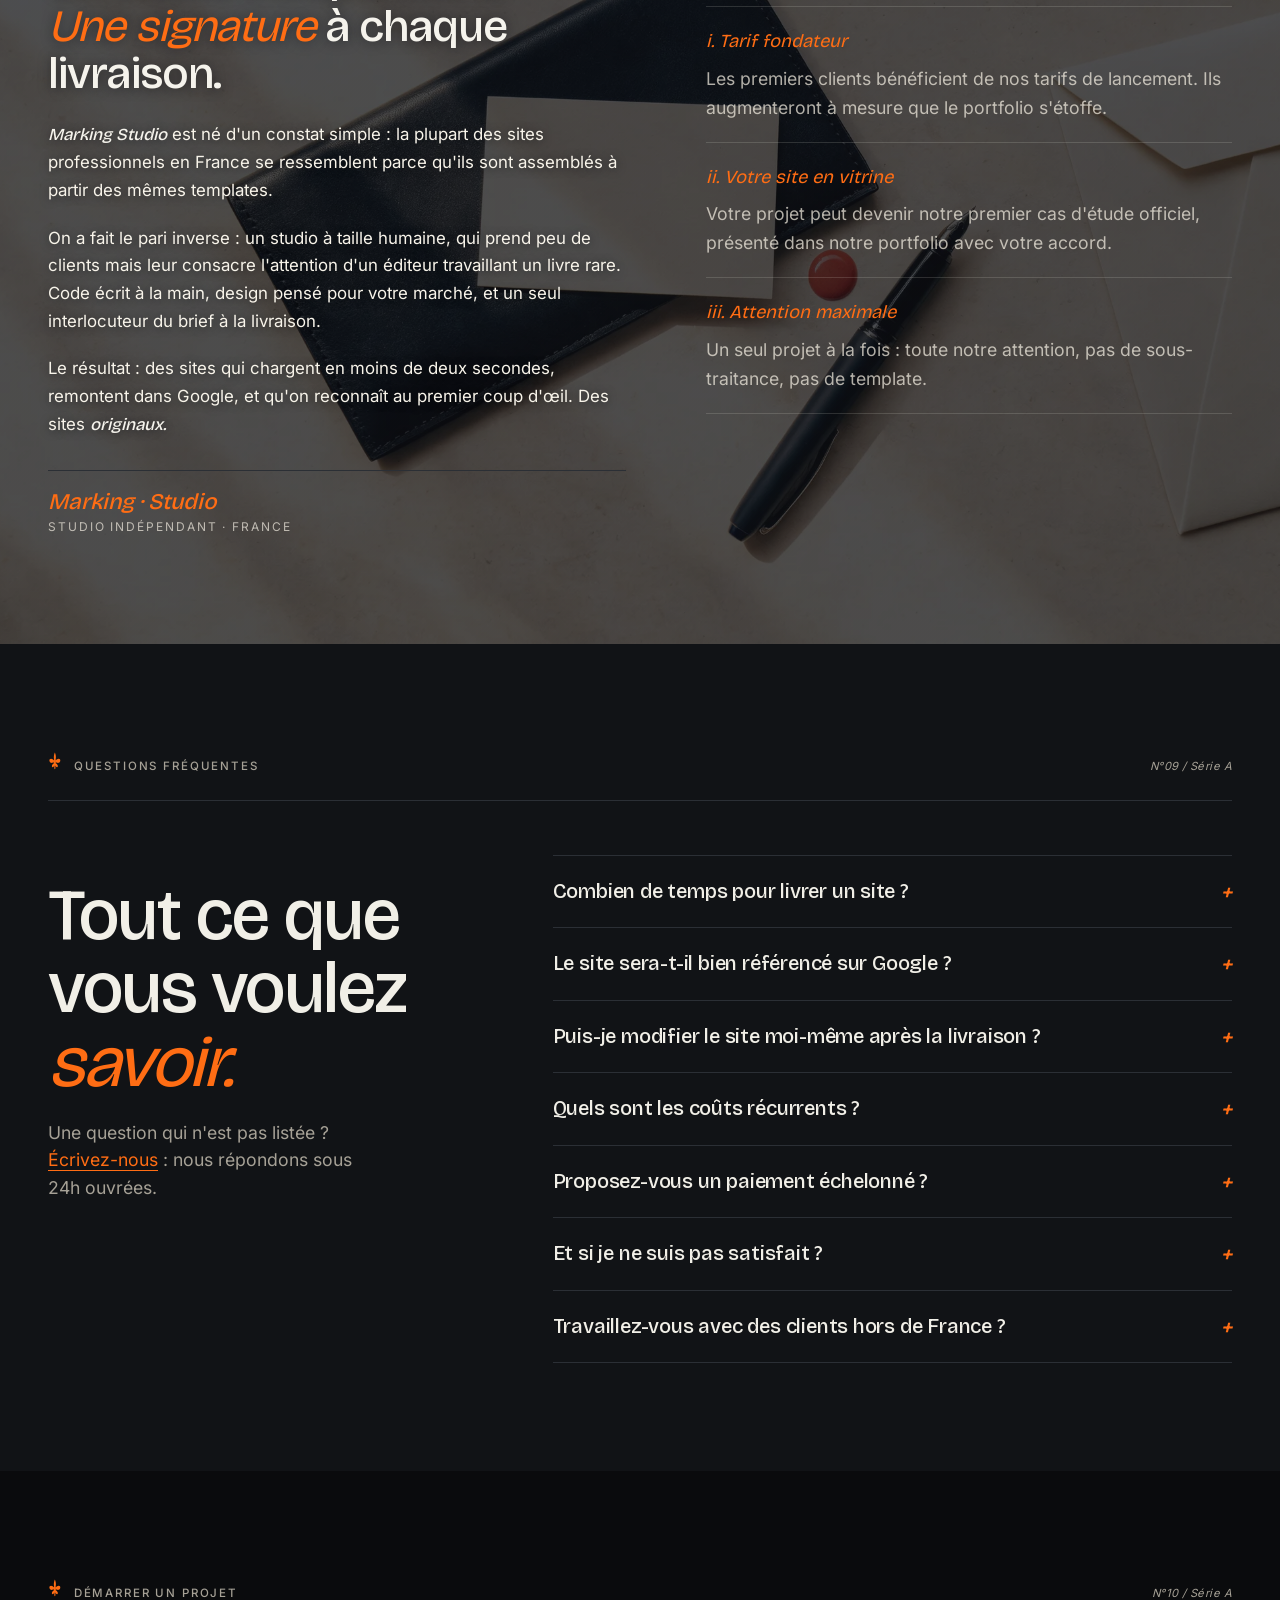
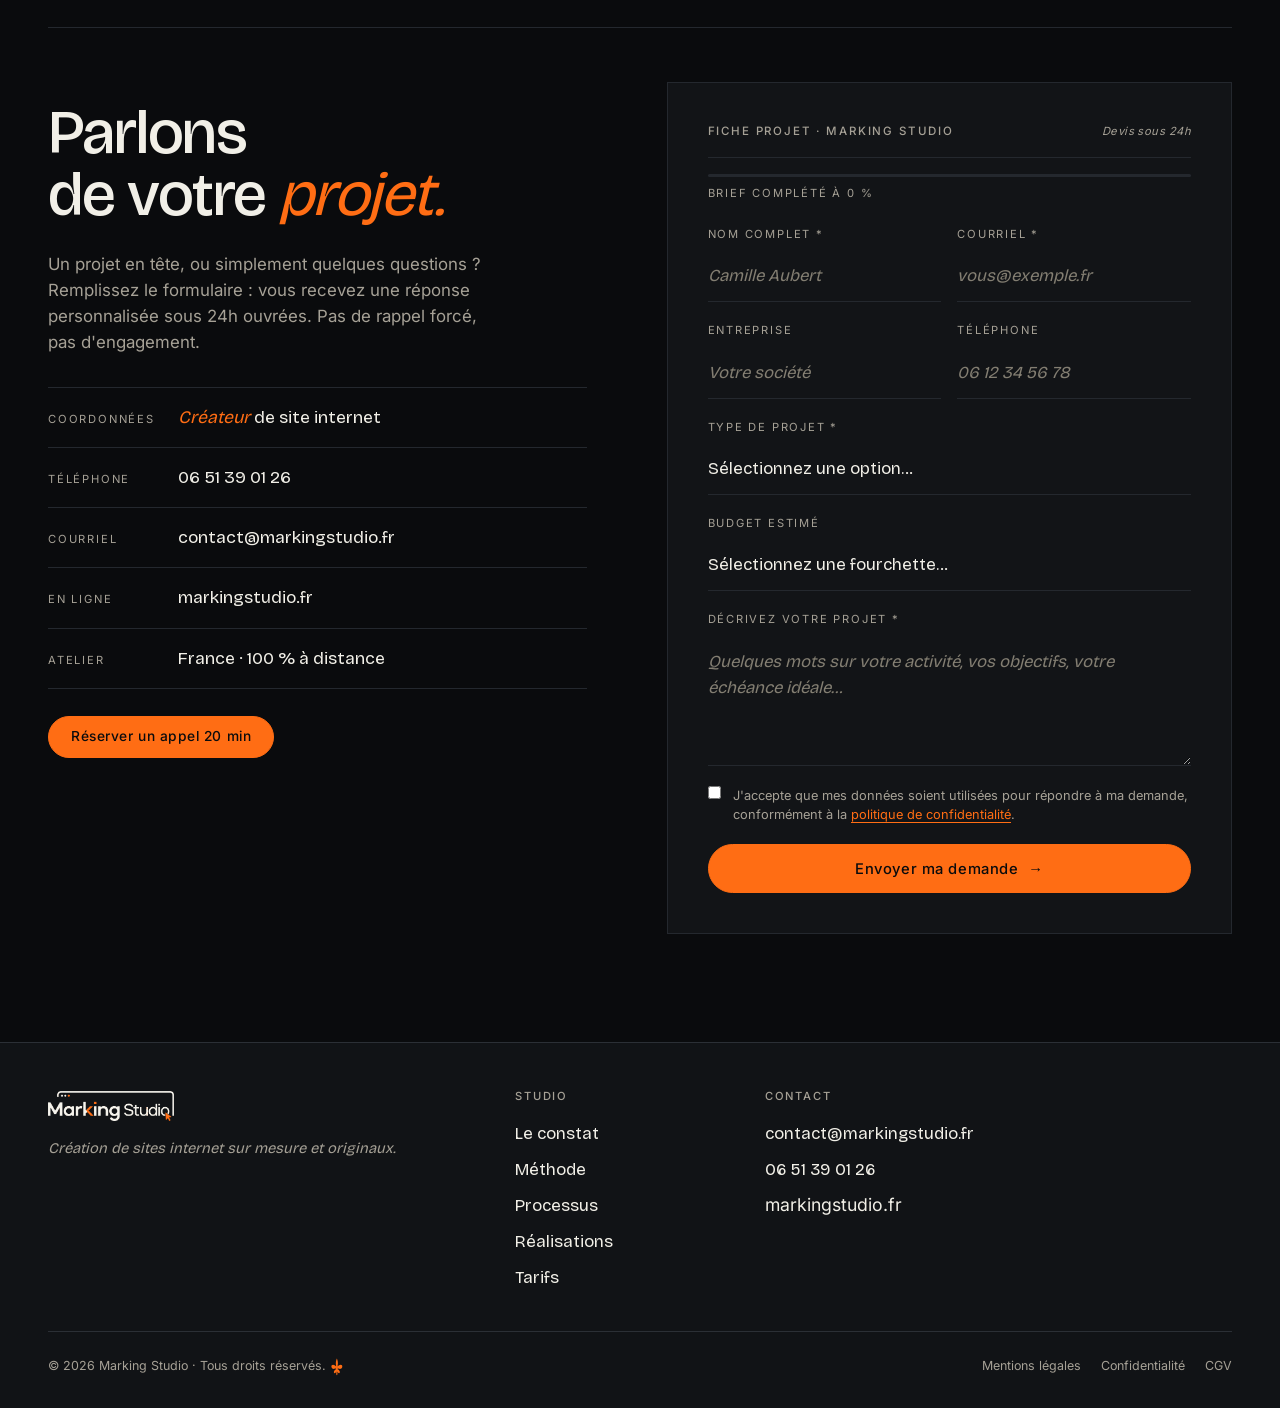
==== commit 44407a23: "C'est fait ✅ — l'animation de cartes empilées façon Wibify est en place sur la section « Notre répon" ====
--- a/index.html
+++ b/index.html
@@ -312,46 +312,56 @@
       </div>
 
       <div class="answer__col-right reveal">
-        <ul class="answer__list" role="list">
-          <li class="answer-row">
-            <span class="answer-row__num">i.</span>
-            <div class="answer-row__title">
-              Design éditorial sur mesure
-              <small>Une identité visuelle pensée pour votre marché, pas un thème acheté.</small>
-            </div>
-            <span class="answer-row__mark" aria-hidden="true"><svg class="fleur" xmlns="http://www.w3.org/2000/svg" viewBox="0 0 100 130" fill="currentColor" aria-hidden="true"><path d="M50 4 C 47 10 44 18 43 28 C 42 36 42 46 44 56 L 44 62 C 38 56 30 50 22 50 C 14 50 8 56 10 66 C 12 76 22 82 32 80 C 38 78 42 74 44 68 L 44 72 L 28 72 L 28 78 L 44 78 L 44 84 C 40 86 34 90 30 96 C 26 104 28 112 34 112 C 40 112 44 106 46 98 L 46 122 L 50 128 L 54 122 L 54 98 C 56 106 60 112 66 112 C 72 112 74 104 70 96 C 66 90 60 86 56 84 L 56 78 L 72 78 L 72 72 L 56 72 L 56 68 C 58 74 62 78 68 80 C 78 82 88 76 90 66 C 92 56 86 50 78 50 C 70 50 62 56 56 62 L 56 56 C 58 46 58 36 57 28 C 56 18 53 10 50 4 Z"/></svg></span>
+        <ul class="answer-stack" role="list">
+          <li class="answer-stack__pin" style="--i:0">
+            <div class="answer-card">
+              <span class="answer-card__num">i.</span>
+              <div class="answer-card__title">
+                Design éditorial sur mesure
+                <small>Une identité visuelle pensée pour votre marché, pas un thème acheté.</small>
+              </div>
+              <span class="answer-card__mark" aria-hidden="true"><svg class="fleur" xmlns="http://www.w3.org/2000/svg" viewBox="0 0 100 130" fill="currentColor" aria-hidden="true"><path d="M50 4 C 47 10 44 18 43 28 C 42 36 42 46 44 56 L 44 62 C 38 56 30 50 22 50 C 14 50 8 56 10 66 C 12 76 22 82 32 80 C 38 78 42 74 44 68 L 44 72 L 28 72 L 28 78 L 44 78 L 44 84 C 40 86 34 90 30 96 C 26 104 28 112 34 112 C 40 112 44 106 46 98 L 46 122 L 50 128 L 54 122 L 54 98 C 56 106 60 112 66 112 C 72 112 74 104 70 96 C 66 90 60 86 56 84 L 56 78 L 72 78 L 72 72 L 56 72 L 56 68 C 58 74 62 78 68 80 C 78 82 88 76 90 66 C 92 56 86 50 78 50 C 70 50 62 56 56 62 L 56 56 C 58 46 58 36 57 28 C 56 18 53 10 50 4 Z"/></svg></span>
+            </div>
           </li>
-          <li class="answer-row">
-            <span class="answer-row__num">ii.</span>
-            <div class="answer-row__title">
-              Code propre &amp; performance
-              <small>HTML/CSS écrit à la main ou WordPress sur-mesure, Core Web Vitals optimisés, score Lighthouse 95+.</small>
-            </div>
-            <span class="answer-row__mark" aria-hidden="true"><svg class="fleur" xmlns="http://www.w3.org/2000/svg" viewBox="0 0 100 130" fill="currentColor" aria-hidden="true"><path d="M50 4 C 47 10 44 18 43 28 C 42 36 42 46 44 56 L 44 62 C 38 56 30 50 22 50 C 14 50 8 56 10 66 C 12 76 22 82 32 80 C 38 78 42 74 44 68 L 44 72 L 28 72 L 28 78 L 44 78 L 44 84 C 40 86 34 90 30 96 C 26 104 28 112 34 112 C 40 112 44 106 46 98 L 46 122 L 50 128 L 54 122 L 54 98 C 56 106 60 112 66 112 C 72 112 74 104 70 96 C 66 90 60 86 56 84 L 56 78 L 72 78 L 72 72 L 56 72 L 56 68 C 58 74 62 78 68 80 C 78 82 88 76 90 66 C 92 56 86 50 78 50 C 70 50 62 56 56 62 L 56 56 C 58 46 58 36 57 28 C 56 18 53 10 50 4 Z"/></svg></span>
+          <li class="answer-stack__pin" style="--i:1">
+            <div class="answer-card">
+              <span class="answer-card__num">ii.</span>
+              <div class="answer-card__title">
+                Code propre &amp; performance
+                <small>HTML/CSS écrit à la main ou WordPress sur-mesure, Core Web Vitals optimisés, score Lighthouse 95+.</small>
+              </div>
+              <span class="answer-card__mark" aria-hidden="true"><svg class="fleur" xmlns="http://www.w3.org/2000/svg" viewBox="0 0 100 130" fill="currentColor" aria-hidden="true"><path d="M50 4 C 47 10 44 18 43 28 C 42 36 42 46 44 56 L 44 62 C 38 56 30 50 22 50 C 14 50 8 56 10 66 C 12 76 22 82 32 80 C 38 78 42 74 44 68 L 44 72 L 28 72 L 28 78 L 44 78 L 44 84 C 40 86 34 90 30 96 C 26 104 28 112 34 112 C 40 112 44 106 46 98 L 46 122 L 50 128 L 54 122 L 54 98 C 56 106 60 112 66 112 C 72 112 74 104 70 96 C 66 90 60 86 56 84 L 56 78 L 72 78 L 72 72 L 56 72 L 56 68 C 58 74 62 78 68 80 C 78 82 88 76 90 66 C 92 56 86 50 78 50 C 70 50 62 56 56 62 L 56 56 C 58 46 58 36 57 28 C 56 18 53 10 50 4 Z"/></svg></span>
+            </div>
           </li>
-          <li class="answer-row">
-            <span class="answer-row__num">iii.</span>
-            <div class="answer-row__title">
-              Référencement intégré
-              <small>SEO technique pensé dès la maquette : structure, balises, vitesse, données structurées.</small>
-            </div>
-            <span class="answer-row__mark" aria-hidden="true"><svg class="fleur" xmlns="http://www.w3.org/2000/svg" viewBox="0 0 100 130" fill="currentColor" aria-hidden="true"><path d="M50 4 C 47 10 44 18 43 28 C 42 36 42 46 44 56 L 44 62 C 38 56 30 50 22 50 C 14 50 8 56 10 66 C 12 76 22 82 32 80 C 38 78 42 74 44 68 L 44 72 L 28 72 L 28 78 L 44 78 L 44 84 C 40 86 34 90 30 96 C 26 104 28 112 34 112 C 40 112 44 106 46 98 L 46 122 L 50 128 L 54 122 L 54 98 C 56 106 60 112 66 112 C 72 112 74 104 70 96 C 66 90 60 86 56 84 L 56 78 L 72 78 L 72 72 L 56 72 L 56 68 C 58 74 62 78 68 80 C 78 82 88 76 90 66 C 92 56 86 50 78 50 C 70 50 62 56 56 62 L 56 56 C 58 46 58 36 57 28 C 56 18 53 10 50 4 Z"/></svg></span>
+          <li class="answer-stack__pin" style="--i:2">
+            <div class="answer-card">
+              <span class="answer-card__num">iii.</span>
+              <div class="answer-card__title">
+                Référencement intégré
+                <small>SEO technique pensé dès la maquette : structure, balises, vitesse, données structurées.</small>
+              </div>
+              <span class="answer-card__mark" aria-hidden="true"><svg class="fleur" xmlns="http://www.w3.org/2000/svg" viewBox="0 0 100 130" fill="currentColor" aria-hidden="true"><path d="M50 4 C 47 10 44 18 43 28 C 42 36 42 46 44 56 L 44 62 C 38 56 30 50 22 50 C 14 50 8 56 10 66 C 12 76 22 82 32 80 C 38 78 42 74 44 68 L 44 72 L 28 72 L 28 78 L 44 78 L 44 84 C 40 86 34 90 30 96 C 26 104 28 112 34 112 C 40 112 44 106 46 98 L 46 122 L 50 128 L 54 122 L 54 98 C 56 106 60 112 66 112 C 72 112 74 104 70 96 C 66 90 60 86 56 84 L 56 78 L 72 78 L 72 72 L 56 72 L 56 68 C 58 74 62 78 68 80 C 78 82 88 76 90 66 C 92 56 86 50 78 50 C 70 50 62 56 56 62 L 56 56 C 58 46 58 36 57 28 C 56 18 53 10 50 4 Z"/></svg></span>
+            </div>
           </li>
-          <li class="answer-row">
-            <span class="answer-row__num">iv.</span>
-            <div class="answer-row__title">
-              Autonomie post-livraison
-              <small>CMS clair (WordPress ou sur-mesure), formation incluse, vous pilotez vos contenus sans nous appeler.</small>
-            </div>
-            <span class="answer-row__mark" aria-hidden="true"><svg class="fleur" xmlns="http://www.w3.org/2000/svg" viewBox="0 0 100 130" fill="currentColor" aria-hidden="true"><path d="M50 4 C 47 10 44 18 43 28 C 42 36 42 46 44 56 L 44 62 C 38 56 30 50 22 50 C 14 50 8 56 10 66 C 12 76 22 82 32 80 C 38 78 42 74 44 68 L 44 72 L 28 72 L 28 78 L 44 78 L 44 84 C 40 86 34 90 30 96 C 26 104 28 112 34 112 C 40 112 44 106 46 98 L 46 122 L 50 128 L 54 122 L 54 98 C 56 106 60 112 66 112 C 72 112 74 104 70 96 C 66 90 60 86 56 84 L 56 78 L 72 78 L 72 72 L 56 72 L 56 68 C 58 74 62 78 68 80 C 78 82 88 76 90 66 C 92 56 86 50 78 50 C 70 50 62 56 56 62 L 56 56 C 58 46 58 36 57 28 C 56 18 53 10 50 4 Z"/></svg></span>
+          <li class="answer-stack__pin" style="--i:3">
+            <div class="answer-card">
+              <span class="answer-card__num">iv.</span>
+              <div class="answer-card__title">
+                Autonomie post-livraison
+                <small>CMS clair (WordPress ou sur-mesure), formation incluse, vous pilotez vos contenus sans nous appeler.</small>
+              </div>
+              <span class="answer-card__mark" aria-hidden="true"><svg class="fleur" xmlns="http://www.w3.org/2000/svg" viewBox="0 0 100 130" fill="currentColor" aria-hidden="true"><path d="M50 4 C 47 10 44 18 43 28 C 42 36 42 46 44 56 L 44 62 C 38 56 30 50 22 50 C 14 50 8 56 10 66 C 12 76 22 82 32 80 C 38 78 42 74 44 68 L 44 72 L 28 72 L 28 78 L 44 78 L 44 84 C 40 86 34 90 30 96 C 26 104 28 112 34 112 C 40 112 44 106 46 98 L 46 122 L 50 128 L 54 122 L 54 98 C 56 106 60 112 66 112 C 72 112 74 104 70 96 C 66 90 60 86 56 84 L 56 78 L 72 78 L 72 72 L 56 72 L 56 68 C 58 74 62 78 68 80 C 78 82 88 76 90 66 C 92 56 86 50 78 50 C 70 50 62 56 56 62 L 56 56 C 58 46 58 36 57 28 C 56 18 53 10 50 4 Z"/></svg></span>
+            </div>
           </li>
-          <li class="answer-row">
-            <span class="answer-row__num">v.</span>
-            <div class="answer-row__title">
-              3 mois d'accompagnement offerts
-              <small>Accompagnement inclus pendant 3 mois après la livraison du site, renouvelable ensuite sur abonnement.</small>
-            </div>
-            <span class="answer-row__mark" aria-hidden="true"><svg class="fleur" xmlns="http://www.w3.org/2000/svg" viewBox="0 0 100 130" fill="currentColor" aria-hidden="true"><path d="M50 4 C 47 10 44 18 43 28 C 42 36 42 46 44 56 L 44 62 C 38 56 30 50 22 50 C 14 50 8 56 10 66 C 12 76 22 82 32 80 C 38 78 42 74 44 68 L 44 72 L 28 72 L 28 78 L 44 78 L 44 84 C 40 86 34 90 30 96 C 26 104 28 112 34 112 C 40 112 44 106 46 98 L 46 122 L 50 128 L 54 122 L 54 98 C 56 106 60 112 66 112 C 72 112 74 104 70 96 C 66 90 60 86 56 84 L 56 78 L 72 78 L 72 72 L 56 72 L 56 68 C 58 74 62 78 68 80 C 78 82 88 76 90 66 C 92 56 86 50 78 50 C 70 50 62 56 56 62 L 56 56 C 58 46 58 36 57 28 C 56 18 53 10 50 4 Z"/></svg></span>
+          <li class="answer-stack__pin" style="--i:4">
+            <div class="answer-card">
+              <span class="answer-card__num">v.</span>
+              <div class="answer-card__title">
+                3 mois d'accompagnement offerts
+                <small>Accompagnement inclus pendant 3 mois après la livraison du site, renouvelable ensuite sur abonnement.</small>
+              </div>
+              <span class="answer-card__mark" aria-hidden="true"><svg class="fleur" xmlns="http://www.w3.org/2000/svg" viewBox="0 0 100 130" fill="currentColor" aria-hidden="true"><path d="M50 4 C 47 10 44 18 43 28 C 42 36 42 46 44 56 L 44 62 C 38 56 30 50 22 50 C 14 50 8 56 10 66 C 12 76 22 82 32 80 C 38 78 42 74 44 68 L 44 72 L 28 72 L 28 78 L 44 78 L 44 84 C 40 86 34 90 30 96 C 26 104 28 112 34 112 C 40 112 44 106 46 98 L 46 122 L 50 128 L 54 122 L 54 98 C 56 106 60 112 66 112 C 72 112 74 104 70 96 C 66 90 60 86 56 84 L 56 78 L 72 78 L 72 72 L 56 72 L 56 68 C 58 74 62 78 68 80 C 78 82 88 76 90 66 C 92 56 86 50 78 50 C 70 50 62 56 56 62 L 56 56 C 58 46 58 36 57 28 C 56 18 53 10 50 4 Z"/></svg></span>
+            </div>
           </li>
         </ul>
       </div>
@@ -380,25 +390,33 @@
     </h2>
     <p class="section__lead reveal">
       Un même site, deux perceptions. Tirez la poignée pour passer de l'existant
-      daté à la version Marking Studio.
+      daté à la version Marking Studio. Cas d'école&nbsp;: une menuiserie fictive.
     </p>
 
     <div class="compare reveal" style="--pos:50%; margin-top: clamp(2.5rem, 5vh, 4rem);">
 
       <!-- APRÈS — base layer (Marking) -->
       <div class="compare__pane compare__pane--after">
-        <div class="mk mk--new">
+        <div class="mk mk--new" aria-hidden="true">
           <div class="mk--new__bar">
             <span class="mk--new__dot"></span><span class="mk--new__dot"></span><span class="mk--new__dot"></span>
-            <span class="mk--new__url">markingstudio.fr</span>
+            <span class="mk--new__url">menuiserie-perrin.fr</span>
           </div>
           <div class="mk--new__body">
-            <span class="mk--new__eyebrow">Marking · Studio</span>
-            <p class="mk--new__title">Un site qui <i>marque.</i></p>
-            <div class="mk--new__lines"><span></span><span></span><span></span></div>
-            <div class="mk--new__footer">
-              <span class="mk--new__cta">Démarrer un projet</span>
-              <span class="mk--new__fleur"><svg class="fleur" xmlns="http://www.w3.org/2000/svg" viewBox="0 0 100 130" fill="currentColor" aria-hidden="true"><path d="M50 4 C 47 10 44 18 43 28 C 42 36 42 46 44 56 L 44 62 C 38 56 30 50 22 50 C 14 50 8 56 10 66 C 12 76 22 82 32 80 C 38 78 42 74 44 68 L 44 72 L 28 72 L 28 78 L 44 78 L 44 84 C 40 86 34 90 30 96 C 26 104 28 112 34 112 C 40 112 44 106 46 98 L 46 122 L 50 128 L 54 122 L 54 98 C 56 106 60 112 66 112 C 72 112 74 104 70 96 C 66 90 60 86 56 84 L 56 78 L 72 78 L 72 72 L 56 72 L 56 68 C 58 74 62 78 68 80 C 78 82 88 76 90 66 C 92 56 86 50 78 50 C 70 50 62 56 56 62 L 56 56 C 58 46 58 36 57 28 C 56 18 53 10 50 4 Z"/></svg></span>
+            <div class="mk--new__nav">
+              <span class="mk--new__wordmark">Menuiserie Perrin</span>
+              <span class="mk--new__nav-links">Réalisations · L'atelier · Contact</span>
+            </div>
+            <div class="mk--new__hero">
+              <span class="mk--new__eyebrow">Menuiserie d'atelier — Depuis 1987</span>
+              <p class="mk--new__title">Le bois, travaillé dans <i>les règles de l'art.</i></p>
+              <span class="mk--new__cta">Demander un devis</span>
+            </div>
+            <div class="mk--new__gallery"><span></span><span></span><span></span></div>
+            <div class="mk--new__meta">
+              <span>38 ans d'atelier</span>
+              <span>Essences locales</span>
+              <span>Devis sous 48&nbsp;h</span>
             </div>
           </div>
         </div>
@@ -407,17 +425,29 @@
 
       <!-- AVANT — clipped layer on top (vieux site) -->
       <div class="compare__pane compare__pane--before">
-        <div class="mk mk--old">
-          <div class="mk--old__bar">www.mon-site.fr/accueil.html</div>
-          <div class="mk--old__body">
-            <h3 class="mk--old__title">BIENVENUE SUR NOTRE SITE</h3>
-            <p class="mk--old__sub">Cliquez ici pour découvrir tous nos services !!!</p>
-            <div class="mk--old__row">
-              <span class="mk--old__box"></span>
-              <span class="mk--old__box"></span>
-              <span class="mk--old__box"></span>
-            </div>
-            <span class="mk--old__btn">CONTACTEZ NOUS</span>
+        <div class="mk mk--old" aria-hidden="true">
+          <div class="mk--old__bar">www.menuiserie-perrin.fr/accueil.php</div>
+          <div class="mk--old__page">
+            <div class="mk--old__header">
+              <span class="mk--old__name">Menuiserie Perrin</span>
+              <span class="mk--old__tagline">Menuiserie bois &amp; agencement sur mesure depuis 1987</span>
+            </div>
+            <div class="mk--old__nav">
+              <span>Accueil</span><span>L'entreprise</span><span>Nos réalisations</span><span>Contact</span>
+            </div>
+            <div class="mk--old__carousel">
+              <span class="mk--old__arrow mk--old__arrow--prev">◄</span>
+              <span class="mk--old__arrow mk--old__arrow--next">►</span>
+              <span class="mk--old__dots"><span></span><span></span><span></span></span>
+            </div>
+            <div class="mk--old__content">
+              <p class="mk--old__h">Bienvenue</p>
+              <p class="mk--old__text">Bienvenue sur le site de la Menuiserie Perrin. Notre entreprise
+              familiale réalise tous vos travaux de menuiserie intérieure et extérieure&nbsp;:
+              escaliers, portes, fenêtres et agencement sur mesure.</p>
+              <span class="mk--old__btn">Demandez votre devis gratuit</span>
+            </div>
+            <div class="mk--old__footer">© 2011 Menuiserie Perrin — Tous droits réservés — <u>Mentions légales</u></div>
           </div>
         </div>
         <span class="compare__tag compare__tag--before">Avant</span>
@@ -584,49 +614,49 @@
       la <span class="mark-hl">qualité</span> d'exécution. Ces visuels illustrent notre approche créative.
     </p>
 
-    <div class="examples__grid">
-
-      <article class="example-card example-card--xl reveal">
-        <div class="example-card__meta">
-          <span class="example-card__title">Atelier <span class="em-italic">Mercier</span></span>
-          <span class="example-card__tag">Vitrine · Artisanat</span>
-        </div>
-        <div class="example-card__canvas">
-          <img src="images/projet-atelier-marot.webp" alt="Site vitrine Atelier Mercier, design éditorial artisanat" class="example-card__img" loading="lazy">
-        </div>
-      </article>
-
-      <article class="example-card example-card--md reveal">
-        <div class="example-card__meta">
-          <span class="example-card__title">Studio <span class="em-italic">Lumen</span></span>
-          <span class="example-card__tag">Identité web</span>
-        </div>
-        <div class="example-card__canvas">
-          <img src="images/projet-atelier-valrose.webp" alt="Identité web Studio Lumen, ambiance artisanale" class="example-card__img" loading="lazy">
-        </div>
-      </article>
-
-      <article class="example-card example-card--sm reveal">
-        <div class="example-card__meta">
-          <span class="example-card__title">Belle <span class="em-italic">Étoile</span></span>
-          <span class="example-card__tag">E-commerce · Cosmétique</span>
-        </div>
-        <div class="example-card__canvas">
-          <img src="images/projet-belle-etoile.webp" alt="E-commerce Belle Étoile Cosmétiques" class="example-card__img" loading="lazy">
-        </div>
-      </article>
-
-      <article class="example-card example-card--sm reveal">
-        <div class="example-card__meta">
-          <span class="example-card__title">Cabinet <span class="em-italic">Vendôme</span></span>
-          <span class="example-card__tag">Vitrine · Conseil</span>
-        </div>
-        <div class="example-card__canvas">
-          <img src="images/projet-maison-consulting.webp" alt="Site vitrine Cabinet Vendôme, cabinet de conseil" class="example-card__img" loading="lazy">
-        </div>
-      </article>
-
-    </div>
+    <ul class="works-index">
+
+      <li class="work-row reveal" data-preview="images/projet-atelier-marot.webp">
+        <span class="work-row__thumb" aria-hidden="true">
+          <img src="images/projet-atelier-marot.webp" alt="Site vitrine Atelier Mercier, design éditorial artisanat" loading="lazy">
+        </span>
+        <span class="work-row__num" aria-hidden="true">01</span>
+        <h3 class="work-row__name">Atelier Mercier</h3>
+        <span class="work-row__tag">Vitrine · Artisanat</span>
+        <span class="work-row__year">Concept · 2026</span>
+      </li>
+
+      <li class="work-row reveal" data-preview="images/projet-atelier-valrose.webp">
+        <span class="work-row__thumb" aria-hidden="true">
+          <img src="images/projet-atelier-valrose.webp" alt="Identité web Studio Lumen, ambiance artisanale" loading="lazy">
+        </span>
+        <span class="work-row__num" aria-hidden="true">02</span>
+        <h3 class="work-row__name">Studio Lumen</h3>
+        <span class="work-row__tag">Identité web</span>
+        <span class="work-row__year">Concept · 2026</span>
+      </li>
+
+      <li class="work-row reveal" data-preview="images/projet-belle-etoile.webp">
+        <span class="work-row__thumb" aria-hidden="true">
+          <img src="images/projet-belle-etoile.webp" alt="E-commerce Belle Étoile Cosmétiques" loading="lazy">
+        </span>
+        <span class="work-row__num" aria-hidden="true">03</span>
+        <h3 class="work-row__name">Belle Étoile</h3>
+        <span class="work-row__tag">E-commerce · Cosmétique</span>
+        <span class="work-row__year">Concept · 2026</span>
+      </li>
+
+      <li class="work-row reveal" data-preview="images/projet-maison-consulting.webp">
+        <span class="work-row__thumb" aria-hidden="true">
+          <img src="images/projet-maison-consulting.webp" alt="Site vitrine Cabinet Vendôme, cabinet de conseil" loading="lazy">
+        </span>
+        <span class="work-row__num" aria-hidden="true">04</span>
+        <h3 class="work-row__name">Cabinet Vendôme</h3>
+        <span class="work-row__tag">Vitrine · Conseil</span>
+        <span class="work-row__year">Concept · 2026</span>
+      </li>
+
+    </ul>
 
     <div class="examples__placeholder reveal">
       <span class="pilcrow" aria-hidden="true"><svg class="fleur" xmlns="http://www.w3.org/2000/svg" viewBox="0 0 100 130" fill="currentColor" aria-hidden="true"><path d="M50 4 C 47 10 44 18 43 28 C 42 36 42 46 44 56 L 44 62 C 38 56 30 50 22 50 C 14 50 8 56 10 66 C 12 76 22 82 32 80 C 38 78 42 74 44 68 L 44 72 L 28 72 L 28 78 L 44 78 L 44 84 C 40 86 34 90 30 96 C 26 104 28 112 34 112 C 40 112 44 106 46 98 L 46 122 L 50 128 L 54 122 L 54 98 C 56 106 60 112 66 112 C 72 112 74 104 70 96 C 66 90 60 86 56 84 L 56 78 L 72 78 L 72 72 L 56 72 L 56 68 C 58 74 62 78 68 80 C 78 82 88 76 90 66 C 92 56 86 50 78 50 C 70 50 62 56 56 62 L 56 56 C 58 46 58 36 57 28 C 56 18 53 10 50 4 Z"/></svg></span>
@@ -668,9 +698,9 @@
       identité visuelle complète) sont chiffrés au devis.
     </p>
 
-    <div class="pricing__grid reveal">
-
-      <article class="price-card">
+    <div class="pricing__grid">
+
+      <article class="price-card reveal">
         <div class="price-card__top">
           <span class="price-card__top-label">Série A</span>
           <span class="folio">N°01</span>
@@ -699,7 +729,7 @@
         <a href="#contact" class="btn btn--ghost btn--block">Choisir l'Essentiel</a>
       </article>
 
-      <article class="price-card price-card--featured">
+      <article class="price-card price-card--featured reveal">
         <div class="price-card__top">
           <span class="price-card__top-label">Série B</span>
           <span class="folio">N°02</span>
@@ -731,7 +761,7 @@
         </a>
       </article>
 
-      <article class="price-card">
+      <article class="price-card reveal">
         <div class="price-card__top">
           <span class="price-card__top-label">Série C</span>
           <span class="folio">N°03</span>
--- a/css/style.css
+++ b/css/style.css
@@ -233,6 +233,8 @@
   justify-content: center;
   padding-block: clamp(var(--space-12), 8vh, var(--space-24));
 }
+/* Scrubbé par JS au scroll (hero scroll exit) — réserve le layer côté compositeur */
+.js .hero__body { will-change: transform, opacity; }
 
 .hero__title {
   font-family: var(--font-display);
@@ -504,33 +506,65 @@
   margin-right: 0.05em;
 }
 
-.answer__list {
-  display: flex; flex-direction: column;
-  border-top: 1px solid var(--rule);
-}
-.answer-row {
+/* Pile de cartes sticky (effet empilement au scroll) : l'épinglage est en pur
+   CSS, le JS ne scrubbe que la profondeur (scale/translate/voile) — cf. main.js */
+.answer-stack {
+  display: flex;
+  flex-direction: column;
+  gap: 20vh; /* distance de scroll entre l'arrivée de chaque carte */
+  padding-bottom: 4vh;
+}
+.answer-stack__pin {
+  position: sticky;
+  top: calc(96px + var(--i, 0) * 14px); /* sous le header fixe ; 14px = bords visibles de la pile */
+  z-index: calc(1 + var(--i, 0));
+  display: flex;
+  align-items: stretch;
+}
+.answer-card {
+  position: relative;
+  flex: 1;
   display: grid;
   grid-template-columns: auto 1fr auto;
   gap: var(--space-6);
-  padding-block: var(--space-6);
-  border-bottom: 1px solid var(--rule);
-  align-items: center;
-}
-.answer-row__num {
+  align-items: start;
+  align-content: center;
+  min-height: 250px;
+  padding: var(--space-8);
+  background: var(--paper-soft);
+  border: 1px solid var(--rule);
+  border-radius: var(--radius-lg);
+  box-shadow:
+    inset 0 1px 0 rgba(255, 255, 255, 0.04),
+    0 24px 48px -24px rgba(0, 0, 0, 0.55);
+  transform-origin: top center;
+  will-change: transform;
+}
+/* Voile qui fond les cartes recouvertes dans la page — le JS pilote --covered */
+.answer-card::after {
+  content: '';
+  position: absolute;
+  inset: 0;
+  border-radius: inherit;
+  background: var(--paper);
+  opacity: var(--covered, 0);
+  pointer-events: none;
+}
+.answer-card__num {
   font-family: var(--font-display);
   font-style: italic;
   font-size: 1.1rem;
   color: var(--accent);
   min-width: 2.5ch;
 }
-.answer-row__title {
+.answer-card__title {
   font-family: var(--font-display);
   font-size: 1.35rem;
   font-weight: 500;
   letter-spacing: -0.01em;
   line-height: 1.15;
 }
-.answer-row__title small {
+.answer-card__title small {
   display: block;
   font-family: var(--font-body);
   font-size: 0.9rem;
@@ -540,14 +574,14 @@
   margin-top: 4px;
   line-height: 1.5;
 }
-.answer-row__mark {
+.answer-card__mark {
   display: inline-flex;
   align-items: center;
   color: var(--accent);
   opacity: 0.55;
   line-height: 1;
 }
-.answer-row__mark .fleur {
+.answer-card__mark .fleur {
   width: 14px;
   height: 18px;
 }
@@ -555,6 +589,10 @@
 @media (max-width: 880px) {
   .answer__layout { grid-template-columns: 1fr; }
   .answer__col-left { position: static; }
+  /* Comme la référence : effet coupé sur mobile, simple liste verticale de cartes */
+  .answer-stack { gap: var(--space-4); padding-bottom: 0; }
+  .answer-stack__pin { position: static; top: auto; }
+  .answer-card { min-height: 0; padding: var(--space-6); }
 }
 
 /* ==========================================================================
@@ -649,91 +687,159 @@
 .journey__banner .section__lead { color: rgba(242, 237, 225, 0.96); }
 
 /* ==========================================================================
-   EXAMPLES / PORTFOLIO PREVIEW
+   EXAMPLES / WORKS INDEX — table des matières éditoriale.
+   Rangées numérotées grand format ; au survol (desktop) le titre « roule »
+   lettre à lettre vers l'orange et un aperçu image suit le curseur.
    ========================================================================== */
-.examples__grid {
+.works-index {
+  list-style: none;
+  margin: 0;
+  padding: 0;
+  border-top: 1px solid var(--rule);
+}
+.work-row {
+  position: relative;
   display: grid;
-  grid-template-columns: repeat(12, 1fr);
+  grid-template-columns: 3.5rem 1fr auto auto;
+  align-items: baseline;
   gap: var(--space-6);
-}
-.example-card {
+  padding: var(--space-7) var(--space-2);
+}
+/* Cascade des rangées à l'apparition (reveal + trait) */
+.works-index .work-row:nth-child(2) { --stagger: 90ms; }
+.works-index .work-row:nth-child(3) { --stagger: 180ms; }
+.works-index .work-row:nth-child(4) { --stagger: 270ms; }
+.work-row.reveal { transition-delay: var(--stagger, 0ms); }
+/* Le filet bas se dessine de gauche à droite quand la rangée apparaît */
+.work-row::after {
+  content: '';
+  position: absolute;
+  left: 0; right: 0; bottom: 0;
+  height: 1px;
+  background: var(--rule);
+  transform: scaleX(0);
+  transform-origin: left;
+  transition: transform 900ms var(--ease) calc(var(--stagger, 0ms) + 200ms);
+}
+.work-row.is-visible::after,
+html:not(.js) .work-row::after { transform: scaleX(1); }
+
+.work-row__num {
+  font-family: var(--font-body);
+  font-size: 0.72rem;
+  letter-spacing: var(--track-mini);
+  color: var(--text-faint);
+}
+.work-row__name {
+  font-family: var(--font-display);
+  font-size: clamp(1.6rem, 1rem + 2.6vw, 2.9rem);
+  font-weight: 500;
+  letter-spacing: -0.03em;
+  line-height: 1.05;
+  margin: 0;
+  transition: transform 550ms var(--ease);
+}
+.work-row:hover .work-row__name { transform: translateX(0.4rem); }
+.work-row__tag,
+.work-row__year {
+  font-family: var(--font-body);
+  font-size: 0.66rem;
+  letter-spacing: var(--track-mini);
+  text-transform: uppercase;
+  color: var(--text-muted);
+  white-space: nowrap;
+}
+.work-row__year { color: var(--text-faint); }
+.work-row__thumb { display: none; }
+
+/* Letter-roll : deux rangées superposées, chaque lettre bascule vers son
+   clone orange avec un délai croissant (spans générés en JS ; sans JS le
+   titre reste du texte brut). */
+.work-row__name .roll {
+  display: inline-block;
   position: relative;
   overflow: hidden;
-  background: var(--paper-soft);
+  vertical-align: bottom;
+}
+.roll__row { display: block; white-space: pre; }
+.roll__row--clone { position: absolute; inset: 0; color: var(--accent); }
+.roll__letter {
+  display: inline-block;
+  transform: translateY(0);
+  transition: transform 520ms cubic-bezier(0.7, 0, 0.3, 1);
+  transition-delay: calc(var(--i, 0) * 14ms);
+}
+.roll__row--clone .roll__letter { transform: translateY(105%); }
+.work-row:hover .roll__row:not(.roll__row--clone) .roll__letter { transform: translateY(-105%); }
+.work-row:hover .roll__row--clone .roll__letter { transform: translateY(0); }
+
+/* Aperçu image qui suit le curseur (élément unique créé en JS, desktop) */
+.cursor-preview {
+  position: fixed;
+  top: 0; left: 0;
+  width: min(400px, 30vw);
+  aspect-ratio: 3 / 2;
+  pointer-events: none;
+  z-index: 90;
+  opacity: 0;
+  overflow: hidden;
   border: 1px solid var(--rule);
-  aspect-ratio: 4 / 3;
-  display: flex;
-  flex-direction: column;
-  transition: transform var(--t-med), box-shadow var(--t-med);
-}
-.example-card:hover { transform: translateY(-4px); box-shadow: var(--shadow-lg); }
-
-.example-card--xl { grid-column: span 8; aspect-ratio: 16/10; }
-.example-card--md { grid-column: span 4; }
-.example-card--sm { grid-column: span 6; }
-
-.example-card__meta {
-  display: flex; justify-content: space-between; align-items: baseline;
-  padding: var(--space-4) var(--space-5);
-  border-bottom: 1px solid var(--rule);
-  background: var(--paper-soft);
-}
-.example-card__title {
-  font-family: var(--font-display);
-  font-size: 1.05rem;
-  font-weight: 500;
-  letter-spacing: -0.01em;
-}
-.example-card__title .em-italic { color: var(--accent); font-size: 0.95em; }
-.example-card__tag {
-  font-family: var(--font-body);
-  font-size: 0.62rem;
-  letter-spacing: var(--track-mini);
-  text-transform: uppercase;
-  color: var(--text-muted);
-}
-.example-card__canvas {
-  flex: 1;
-  position: relative;
-  background:
-    linear-gradient(135deg, var(--paper-soft) 0%, var(--paper-deep) 100%);
-  display: flex; align-items: center; justify-content: center;
-  padding: var(--space-6);
-  overflow: hidden;
-}
-
-/* Real project screenshots fill each example card */
-.example-card__img {
-  position: absolute;
-  inset: 0;
+  box-shadow: var(--shadow-lg);
+  transition: opacity 350ms var(--ease);
+  will-change: transform, opacity;
+}
+.cursor-preview.is-active { opacity: 1; }
+.cursor-preview img {
   width: 100%;
   height: 100%;
   object-fit: cover;
   display: block;
-  transition: transform var(--t-slow);
-}
-.example-card:hover .example-card__img { transform: scale(1.04); }
-
-/* Placeholder for "no project yet" */
+}
+
+/* Mobile / écrans tactiles : vignette visible dans la rangée, pas d'aperçu */
+@media (max-width: 880px), (pointer: coarse) {
+  .work-row {
+    grid-template-columns: 72px 1fr;
+    grid-template-rows: auto auto;
+    align-items: center;
+    gap: 0.3rem var(--space-4);
+    padding: var(--space-4) 0;
+  }
+  .work-row:hover .work-row__name { transform: none; }
+  .work-row__thumb {
+    display: block;
+    grid-row: 1 / 3;
+    width: 72px;
+    height: 72px;
+    overflow: hidden;
+    border: 1px solid var(--rule);
+  }
+  .work-row__thumb img { width: 100%; height: 100%; object-fit: cover; display: block; }
+  .work-row__num,
+  .work-row__year { display: none; }
+  .work-row__name { grid-column: 2; grid-row: 1; align-self: end; font-size: clamp(1.1rem, 4.5vw, 1.5rem); }
+  .work-row__tag { grid-column: 2; grid-row: 2; align-self: start; }
+  .cursor-preview { display: none; }
+}
+
+/* Placeholder for "no project yet" — la photo trait-coral (papier déchiré +
+   trait de pinceau) se montre sans voile pour rester nette. */
 .examples__placeholder {
   margin-top: var(--space-12);
   text-align: center;
-  padding: var(--space-12) var(--space-6);
-  background:
-    linear-gradient(rgba(10, 11, 13, 0.80), rgba(10, 11, 13, 0.80)),
-    url('../images/trait-coral.webp') center / cover no-repeat;
+  padding: clamp(var(--space-12), 10vw, var(--space-16)) var(--space-6);
+  background: #0A0B0D;
   border: 1px solid rgba(255, 255, 255, 0.12);
   position: relative;
 }
 .examples__placeholder .pilcrow { font-size: 2.5rem; margin-bottom: var(--space-3); color: var(--accent); }
-.examples__placeholder h3 { color: var(--ink); }
-.examples__placeholder p { color: var(--ink); }
 .examples__placeholder h3 {
   font-family: var(--font-display);
   font-size: clamp(1.5rem, 1.2rem + 1.2vw, 2.1rem);
   margin-bottom: var(--space-3);
   font-weight: 500;
   letter-spacing: -0.015em;
+  color: var(--ink);
 }
 .examples__placeholder p {
   max-width: 52ch;
@@ -742,8 +848,34 @@
   font-size: 1.05rem;
 }
 
+/* Desktop : le texte s'imprime en encre foncée directement sur le papier de
+   la photo, comme une carte posée sur le bureau — le trait corail souligne
+   la première ligne du paragraphe façon surligneur. */
+@media (min-width: 881px) {
+  .examples__placeholder {
+    --accent: #C2560E;   /* deeper orange — reads AA on the ivory paper */
+    background: #0A0B0D url('../images/trait-coral.webp') center / cover no-repeat;
+  }
+  .examples__placeholder h3,
+  .examples__placeholder p { color: var(--text-inverse); }
+  /* Pill sombre sur papier ivoire (orange sur ivoire ne passe pas AA) */
+  .examples__placeholder .btn--accent,
+  .examples__placeholder .btn--accent:hover {
+    --btn-bg: #16181C; --btn-fg: #F6F4EC; --btn-bd: #16181C;
+  }
+}
+
+/* Mobile : en cover le texte tomberait sur les bandes noires de la photo —
+   la photo devient un bandeau net au-dessus du texte (son aplat noir se fond
+   dans la carte), le texte repasse en ivoire sur fond sombre. */
 @media (max-width: 880px) {
-  .example-card--xl, .example-card--md, .example-card--sm { grid-column: span 12; }
+  .examples__placeholder::before {
+    content: '';
+    display: block;
+    aspect-ratio: 1200 / 515;
+    margin-bottom: var(--space-5);
+    background: url('../images/trait-coral.webp') center / cover no-repeat;
+  }
 }
 
 /* ==========================================================================
@@ -1364,8 +1496,14 @@
    LAYOUT UTILITIES — relocated from inline styles
    ========================================================================== */
 .journey__grid,
-.examples__grid,
+.works-index,
 .pricing__grid { margin-top: clamp(3rem, 6vh, 4.5rem); }
+
+/* Cascade des reveals en grille — les items apparaissent en escalier */
+.pain__grid .reveal:nth-child(2),
+.pricing__grid .price-card.reveal:nth-child(2) { transition-delay: 90ms; }
+.pain__grid .reveal:nth-child(3),
+.pricing__grid .price-card.reveal:nth-child(3) { transition-delay: 180ms; }
 
 .pricing__cta { text-align: center; margin-top: clamp(2rem, 4vh, 3rem); }
 
@@ -1463,15 +1601,15 @@
   /* ANSWER */
   .answer__layout { gap: var(--space-8); }
   .answer__quote { font-size: clamp(1.5rem, 6vw, 2.2rem); margin-block: var(--space-4) var(--space-5); }
-  .answer-row {
+  .answer-card {
     grid-template-columns: auto 1fr;
     gap: var(--space-3);
-    padding-block: var(--space-4);
+    padding: var(--space-5);
   }
-  .answer-row__mark { display: none; }
-  .answer-row__num { font-size: 1rem; }
-  .answer-row__title { font-size: 1.05rem; }
-  .answer-row__title small { font-size: 0.85rem; }
+  .answer-card__mark { display: none; }
+  .answer-card__num { font-size: 1rem; }
+  .answer-card__title { font-size: 1.05rem; }
+  .answer-card__title small { font-size: 0.85rem; }
 
   /* JOURNEY */
   .journey__grid { grid-template-columns: 1fr; border-left: 0; }
@@ -1485,10 +1623,6 @@
   .journey-step h3 { font-size: 1.25rem; }
 
   /* EXAMPLES */
-  .example-card--xl, .example-card--md, .example-card--sm {
-    grid-column: span 12;
-  }
-  .example-card { aspect-ratio: 4/3; }
   .examples__placeholder { padding: var(--space-8) var(--space-4); margin-top: var(--space-8); }
   .examples__placeholder h3 { font-size: 1.4rem; }
   .examples__placeholder p { font-size: 0.95rem; }
@@ -1819,17 +1953,21 @@
 .mk { position: absolute; inset: 0; display: flex; flex-direction: column; }
 /* The "after" preview is a screenshot of a clean site — a light card inside the dark page */
 .mk--new {
-  --paper: #FBFAF5;
-  --paper-soft: #F0EEE6;
-  --paper-deep: #E6E3D8;
-  --paper-bright: #FFFFFF;
-  --ink: #16181C;
-  --text: #16181C;
-  --text-muted: #6E6B62;
-  --rule: #E2DDCE;
-  --rule-soft: #EDE9DC;
-  --accent: #C2560E;
-  --text-inverse: #FBFAF5;
+  /* Site client fictif : lin chaud + vert forêt + serif classique —
+     volontairement distinct de la charte Marking Studio (charcoal/orange/Bricolage) */
+  --paper: #F6F3EA;
+  --paper-soft: #EFEBDE;
+  --paper-deep: #E5E0D0;
+  --paper-bright: #FDFBF4;
+  --ink: #22281F;
+  --text: #262C23;
+  --text-muted: #6F7568;
+  --rule: #DFDACA;
+  --rule-soft: #EAE6D8;
+  --accent: #375339;
+  --text-inverse: #F6F3EA;
+  --font-display: "Iowan Old Style", "Palatino Linotype", "Book Antiqua", Palatino, serif;
+  --font-body: "Avenir Next", "Segoe UI", system-ui, sans-serif;
   background: var(--paper);
 }
 .mk--new__bar {
@@ -1854,103 +1992,269 @@
   gap: clamp(0.6rem, 1.8vh, 1.1rem);
   padding: clamp(1rem, 4vw, 2.6rem);
 }
+.mk--new__nav {
+  display: flex; align-items: baseline; justify-content: space-between;
+  margin-bottom: auto;
+  padding-bottom: clamp(0.35rem, 1.2vh, 0.65rem);
+  border-bottom: 1px solid var(--rule-soft);
+}
+.mk--new__wordmark {
+  font-family: var(--font-display);
+  font-style: italic;
+  font-size: clamp(0.72rem, 1.5vw, 1rem);
+  font-weight: 600;
+  letter-spacing: 0.01em;
+  color: var(--ink);
+}
+.mk--new__nav-links {
+  font-family: var(--font-body);
+  font-size: clamp(0.44rem, 0.9vw, 0.62rem);
+  letter-spacing: 0.08em;
+  text-transform: uppercase;
+  color: var(--text-muted);
+}
+/* Hero centré classique — signature serif, filets flanquant l'eyebrow */
+.mk--new__hero {
+  display: flex; flex-direction: column; align-items: center;
+  gap: clamp(0.55rem, 1.8vh, 1.05rem);
+  text-align: center;
+}
 .mk--new__eyebrow {
-  font-family: var(--font-body);
-  font-size: clamp(0.55rem, 1.1vw, 0.78rem);
+  display: flex; align-items: center;
+  gap: clamp(0.5rem, 1.4vw, 0.9rem);
+  font-family: var(--font-body);
+  font-size: clamp(0.5rem, 1vw, 0.72rem);
   font-weight: 500;
   letter-spacing: var(--track-label);
   text-transform: uppercase;
   color: var(--text-muted);
 }
+.mk--new__eyebrow::before,
+.mk--new__eyebrow::after {
+  content: "";
+  width: clamp(14px, 2.4vw, 30px);
+  height: 1px;
+  background: var(--accent);
+  opacity: 0.55;
+}
 .mk--new__title {
-  font-family: var(--font-display);
-  font-size: clamp(1.5rem, 4.5vw, 3.2rem);
-  font-weight: 500;
-  line-height: 1.02;
-  letter-spacing: -0.025em;
+  max-width: 20ch;
+  font-family: var(--font-display);
+  font-size: clamp(1.3rem, 3.4vw, 2.8rem);
+  font-weight: 500;
+  line-height: 1.12;
+  letter-spacing: -0.01em;
   color: var(--text);
 }
 .mk--new__title i { font-style: italic; color: var(--accent); }
-.mk--new__lines { display: flex; flex-direction: column; gap: clamp(5px, 0.9vh, 9px); }
-.mk--new__lines span { height: clamp(4px, 0.7vh, 7px); border-radius: 2px; background: var(--rule); }
-.mk--new__lines span:nth-child(1) { width: 70%; }
-.mk--new__lines span:nth-child(2) { width: 85%; }
-.mk--new__lines span:nth-child(3) { width: 55%; }
-.mk--new__footer { display: flex; align-items: center; gap: 1em; margin-top: clamp(0.4rem, 1vh, 0.8rem); }
+/* Galerie de trois essences — tuiles bois étagées */
+.mk--new__gallery {
+  display: grid;
+  grid-template-columns: repeat(3, 1fr);
+  gap: clamp(0.4rem, 1.4vw, 0.9rem);
+  align-items: center;
+}
+.mk--new__gallery span {
+  height: clamp(3.2rem, 13vh, 7.5rem);
+  border-radius: var(--radius-sm);
+  background:
+    repeating-linear-gradient(94deg, rgba(46, 28, 12, 0.16) 0 2px, transparent 2px 10px, rgba(46, 28, 12, 0.07) 10px 13px, transparent 13px 25px),
+    linear-gradient(160deg, #D9B98C, #BE9662);
+  box-shadow: inset 0 0 0 1px rgba(255, 255, 255, 0.14);
+}
+.mk--new__gallery span:nth-child(2) {
+  height: clamp(4.2rem, 17vh, 9.5rem);
+  background:
+    repeating-linear-gradient(88deg, rgba(40, 24, 10, 0.18) 0 2px, transparent 2px 11px, rgba(40, 24, 10, 0.08) 11px 14px, transparent 14px 27px),
+    linear-gradient(160deg, #A87C4F, #7E5A33);
+}
+.mk--new__gallery span:nth-child(3) {
+  background:
+    repeating-linear-gradient(92deg, rgba(20, 12, 5, 0.2) 0 2px, transparent 2px 9px, rgba(20, 12, 5, 0.1) 9px 12px, transparent 12px 23px),
+    linear-gradient(160deg, #6F4F31, #4C3420);
+}
+.mk--new__meta {
+  display: flex; align-items: baseline; justify-content: center;
+  gap: clamp(0.5rem, 1.6vw, 1.1rem);
+  margin-top: auto;
+  padding-top: clamp(0.35rem, 1.2vh, 0.65rem);
+  border-top: 1px solid var(--rule-soft);
+  font-family: var(--font-body);
+  font-size: clamp(0.48rem, 0.95vw, 0.68rem);
+  letter-spacing: 0.04em;
+  text-transform: uppercase;
+  color: var(--text-muted);
+  white-space: nowrap;
+}
+.mk--new__meta span + span::before {
+  content: "·";
+  margin-right: clamp(0.5rem, 1.6vw, 1.1rem);
+  color: var(--accent);
+}
 .mk--new__cta {
-  padding: 0.7em 1.3em;
-  font-family: var(--font-body);
-  font-size: clamp(0.6rem, 1.2vw, 0.82rem);
-  font-weight: 500;
-  letter-spacing: 0.04em;
+  padding: 0.75em 1.6em;
+  font-family: var(--font-body);
+  font-size: clamp(0.52rem, 1.05vw, 0.72rem);
+  font-weight: 600;
+  letter-spacing: 0.1em;
+  text-transform: uppercase;
   color: var(--text-inverse);
-  background: var(--ink);
-  border-radius: var(--radius-pill);
-}
-.mk--new__fleur { color: var(--accent); }
-.mk--new__fleur .fleur { width: clamp(14px, 2vw, 22px); height: auto; }
-
-/* ---- BEFORE mockup (dated, misaligned) ---- */
+  background: var(--accent);
+  border-radius: var(--radius-sm);
+}
+
+/* ---- BEFORE mockup — site PME français daté (~2010) ---- */
 .mk--old {
-  background: #d6d7d1;
-  font-family: "Times New Roman", Times, serif;
+  background: #DEDEDA;   /* gouttières grises autour d'une "page" centrée fixe */
+  font-family: Verdana, Geneva, Arial, sans-serif;
+  color: #444444;
 }
 .mk--old__bar {
   display: flex; align-items: center;
   height: 9%;
-  padding: 0 0.7rem;
+  padding: 0 0.7rem 0 5.4rem; /* dégage l'étiquette « Avant » posée sur la barre */
   background: linear-gradient(#fafafa, #c8c9c4);
   border-bottom: 1px solid #9a9b95;
   font-family: Arial, sans-serif;
   font-size: clamp(0.5rem, 1vw, 0.72rem);
   color: #555;
 }
-.mk--old__body {
+.mk--old__bar::before {
+  content: "◄ ►";
+  margin-right: 0.8em;
+  letter-spacing: 0.3em;
+  color: #8a8b85;
+}
+.mk--old__page {
   flex: 1;
-  display: flex; flex-direction: column; align-items: center; justify-content: flex-start;
-  gap: clamp(0.5rem, 1.4vh, 0.9rem);
-  padding: clamp(0.9rem, 3.5vw, 2rem) clamp(0.8rem, 3vw, 1.6rem);
+  min-height: 0;
+  width: 92%;
+  margin: 0 auto;
+  display: flex; flex-direction: column;
+  background: #FFFFFF;
+  border-left: 1px solid #C9C9C4;
+  border-right: 1px solid #C9C9C4;
+  overflow: hidden;
+}
+.mk--old__header {
+  display: flex; flex-direction: column; gap: 2px;
+  padding: clamp(0.45rem, 1.6vh, 0.9rem) clamp(0.6rem, 2vw, 1.1rem);
+}
+.mk--old__name {
+  font-family: Georgia, "Times New Roman", serif;
+  font-size: clamp(0.85rem, 2.2vw, 1.45rem);
+  font-weight: 700;
+  letter-spacing: 0.04em;
+  text-transform: uppercase;
+  color: #2F5F8F;
+}
+.mk--old__tagline {
+  font-size: clamp(0.46rem, 1vw, 0.66rem);
+  font-style: italic;
+  color: #8A8A85;
+}
+.mk--old__nav {
+  display: flex;
+  background: linear-gradient(#4A7CB5, #2F5F8F);
+  border-top: 1px solid #24486C;
+  border-bottom: 1px solid #24486C;
+}
+.mk--old__nav span {
+  padding: 0.6em 1.1em;
+  font-size: clamp(0.44rem, 0.95vw, 0.64rem);
+  font-weight: 700;
+  white-space: nowrap;
+  color: #FFFFFF;
+  text-shadow: 0 1px 0 rgba(0, 0, 0, 0.25);
+  border-right: 1px solid rgba(255, 255, 255, 0.3);
+}
+.mk--old__carousel {
+  position: relative;
+  flex: 1 1 auto;
+  min-height: clamp(2.5rem, 8vh, 5rem);
+  max-height: clamp(5rem, 30vh, 14rem);
+  margin: clamp(0.4rem, 1.2vh, 0.75rem) clamp(0.5rem, 1.6vw, 0.9rem) 0;
+  border: 1px solid #B5B5B0;
+  background:
+    linear-gradient(rgba(24, 16, 9, 0.18), rgba(24, 16, 9, 0.18)),
+    linear-gradient(115deg, #9C7A55, #6B5138 55%, #57402C);
+}
+.mk--old__arrow {
+  position: absolute;
+  top: 50%;
+  transform: translateY(-50%);
+  display: flex; align-items: center; justify-content: center;
+  width: clamp(14px, 2.4vw, 22px);
+  aspect-ratio: 1;
+  font-family: Arial, sans-serif;
+  font-size: clamp(0.5rem, 1vw, 0.7rem);
+  color: #FFFFFF;
+  background: rgba(0, 0, 0, 0.35);
+}
+.mk--old__arrow--prev { left: 6px; }
+.mk--old__arrow--next { right: 6px; }
+.mk--old__dots {
+  position: absolute;
+  bottom: 6px; left: 50%;
+  transform: translateX(-50%);
+  display: flex; gap: 5px;
+}
+.mk--old__dots span {
+  width: clamp(5px, 0.8vw, 7px);
+  aspect-ratio: 1;
+  border-radius: 50%;
+  background: rgba(255, 255, 255, 0.45);
+}
+.mk--old__dots span:first-child { background: #FFFFFF; }
+.mk--old__content {
+  display: flex; flex-direction: column; align-items: flex-start;
+  gap: clamp(0.3rem, 1vh, 0.55rem);
+  padding: clamp(0.5rem, 1.6vh, 0.9rem) clamp(0.6rem, 2vw, 1.1rem);
+}
+.mk--old__h {
+  width: 100%;
+  padding-bottom: 2px;
+  border-bottom: 1px solid #D9D9D4;
+  font-family: Georgia, "Times New Roman", serif;
+  font-size: clamp(0.66rem, 1.5vw, 0.95rem);
+  font-weight: 700;
+  color: #2F5F8F;
+}
+.mk--old__text {
+  font-size: clamp(0.47rem, 1vw, 0.66rem);
+  line-height: 1.55;
+  text-align: justify;
+  color: #555555;
+}
+.mk--old__btn {
+  margin-top: clamp(0.1rem, 0.5vh, 0.3rem);
+  padding: 0.5em 1.1em;
+  font-size: clamp(0.48rem, 1vw, 0.68rem);
+  font-weight: 700;
+  color: #5A3A00;
+  background: linear-gradient(#FFC966, #F0A227);
+  border: 1px solid #C97F12;
+  border-radius: 3px;
+  box-shadow: inset 0 1px 0 rgba(255, 255, 255, 0.6);
+}
+.mk--old__footer {
+  margin-top: auto;
+  padding: 0.55em clamp(0.6rem, 2vw, 1.1rem);
+  border-top: 1px solid #E2E2DE;
+  font-size: clamp(0.4rem, 0.85vw, 0.58rem);
   text-align: center;
-}
-.mk--old__title {
-  font-family: "Times New Roman", Times, serif;
-  font-weight: 700;
-  font-size: clamp(1.05rem, 3.4vw, 2.2rem);
-  line-height: 1.1;
-  letter-spacing: 0;
-  color: #1c39a8;
-  text-decoration: underline;
-  text-shadow: 1px 1px 0 #b9bab4;
-}
-.mk--old__sub {
-  font-family: "Times New Roman", Times, serif;
-  font-style: italic;
-  font-size: clamp(0.7rem, 1.8vw, 1.05rem);
-  color: #c01616;
-}
-.mk--old__row { display: flex; gap: clamp(6px, 1.4vw, 12px); margin-top: 0.4rem; }
-.mk--old__box {
-  width: clamp(34px, 9vw, 78px);
-  aspect-ratio: 4 / 3;
-  background: #b7b8b2;
-  border: 2px solid #fff;
-  outline: 1px solid #8c8d87;
-  box-shadow: inset 2px 2px 0 #cfd0ca, inset -2px -2px 0 #9a9b95;
-}
-.mk--old__btn {
-  margin-top: clamp(0.4rem, 1.4vh, 1rem);
-  padding: 0.35em 1em;
-  font-family: "Times New Roman", Times, serif;
-  font-size: clamp(0.7rem, 1.6vw, 1rem);
-  color: #102;
-  background: linear-gradient(#f3f3f3, #c9cac4);
-  border: 2px outset #e9eae4;
-  text-transform: uppercase;
+  color: #9A9A95;
 }
 
 @media (max-width: 768px) {
   .compare { aspect-ratio: 4 / 5; }
   .compare__handle { width: 36px; height: 36px; }
+}
+@media (max-width: 480px) {
+  .mk--new__nav-links { display: none; }             /* garde le wordmark seul */
+  .mk--new__meta span:nth-child(2) { display: none; } /* masque « Essences locales » */
+  .mk--old__tagline { display: none; }
+  .mk--old__nav span:nth-child(2) { display: none; } /* masque « L'entreprise » */
 }
 
 /* ==========================================================================
@@ -2157,7 +2461,12 @@
 
 /* c) Hero entrance — elements cascade in, title arrives line by line */
 .hero__strap.reveal { transition-delay: 80ms; }
-.hero__title.reveal { transition-delay: 180ms; }
+/* Le titre arrive flou puis devient net (délai redéclaré après le shorthand) */
+.hero__title.reveal {
+  transition: opacity 800ms var(--ease), transform 800ms var(--ease), filter 900ms var(--ease);
+  transition-delay: 180ms;
+}
+.js .hero__title.reveal:not(.is-visible) { filter: blur(6px); }
 .hero__sub.reveal   { transition-delay: 320ms; }
 .hero__cta.reveal   { transition-delay: 440ms; }
 .hero__foot.reveal  { transition-delay: 560ms; }
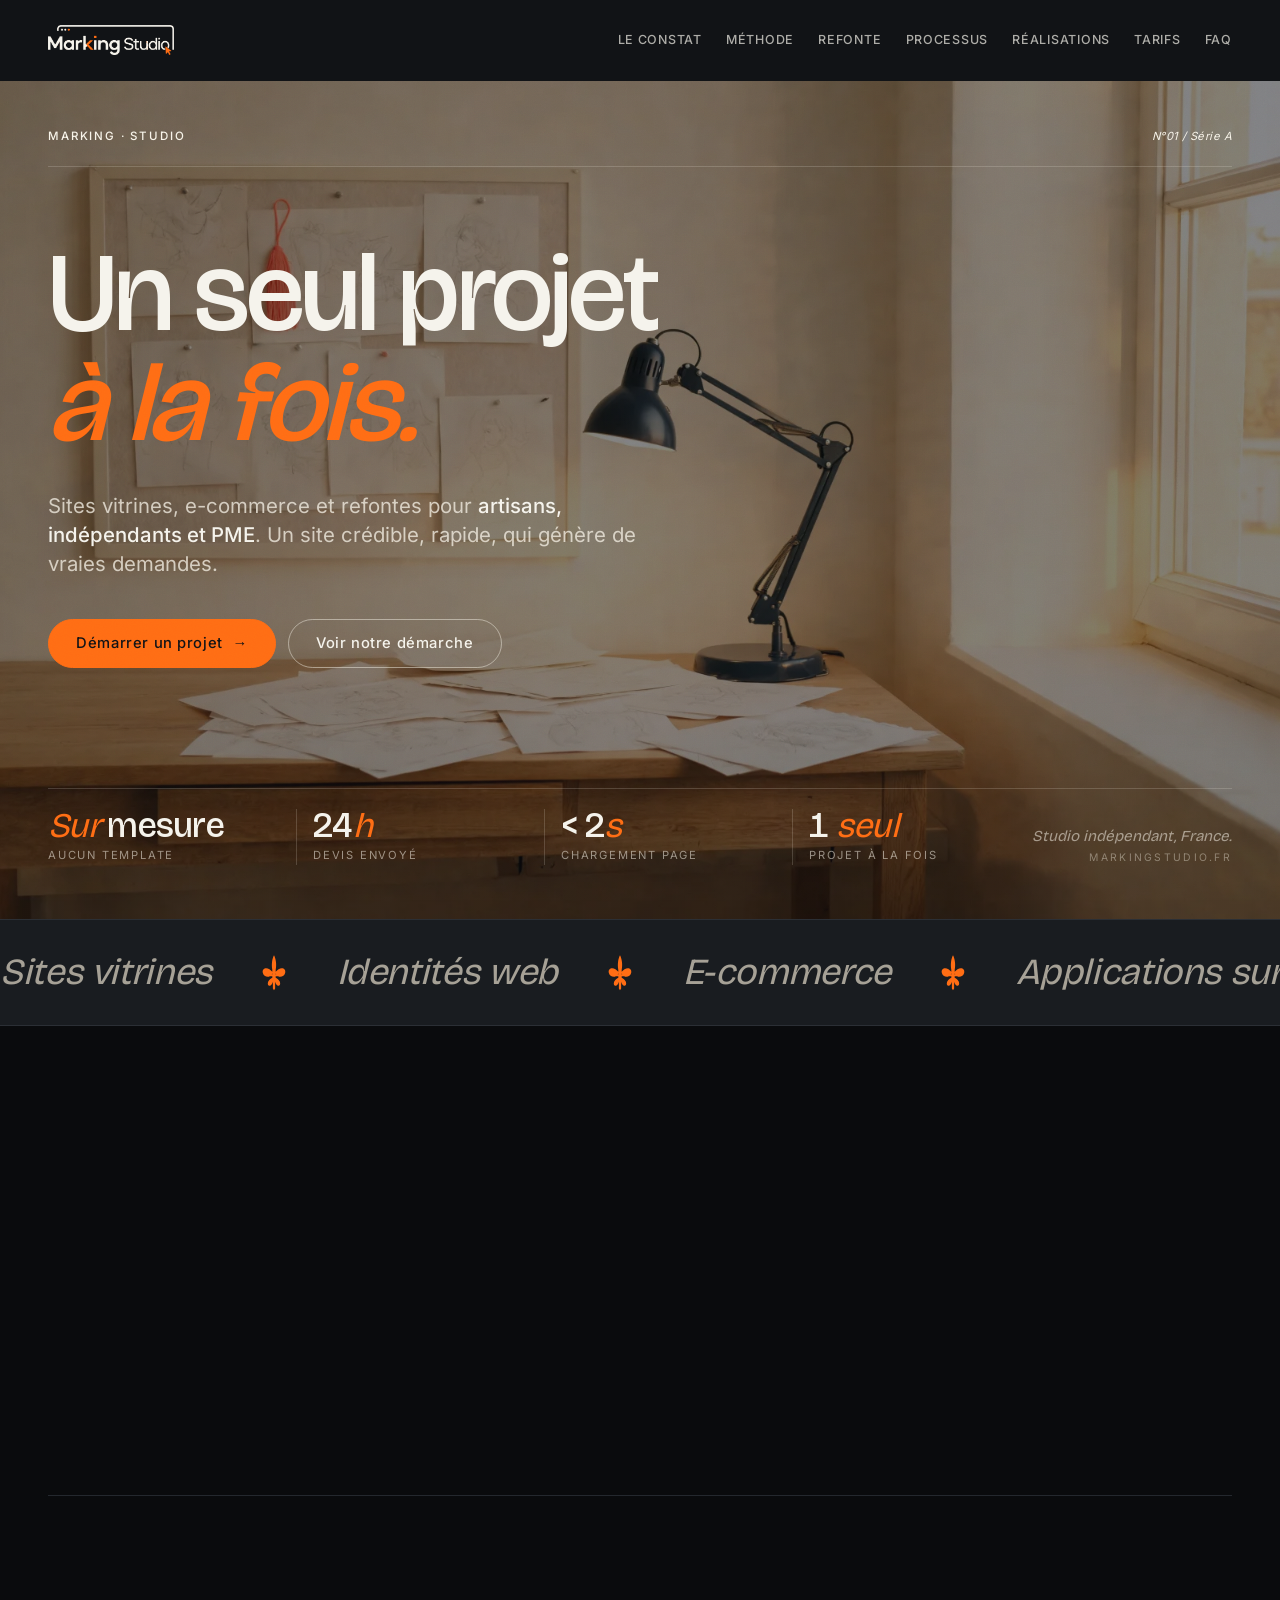
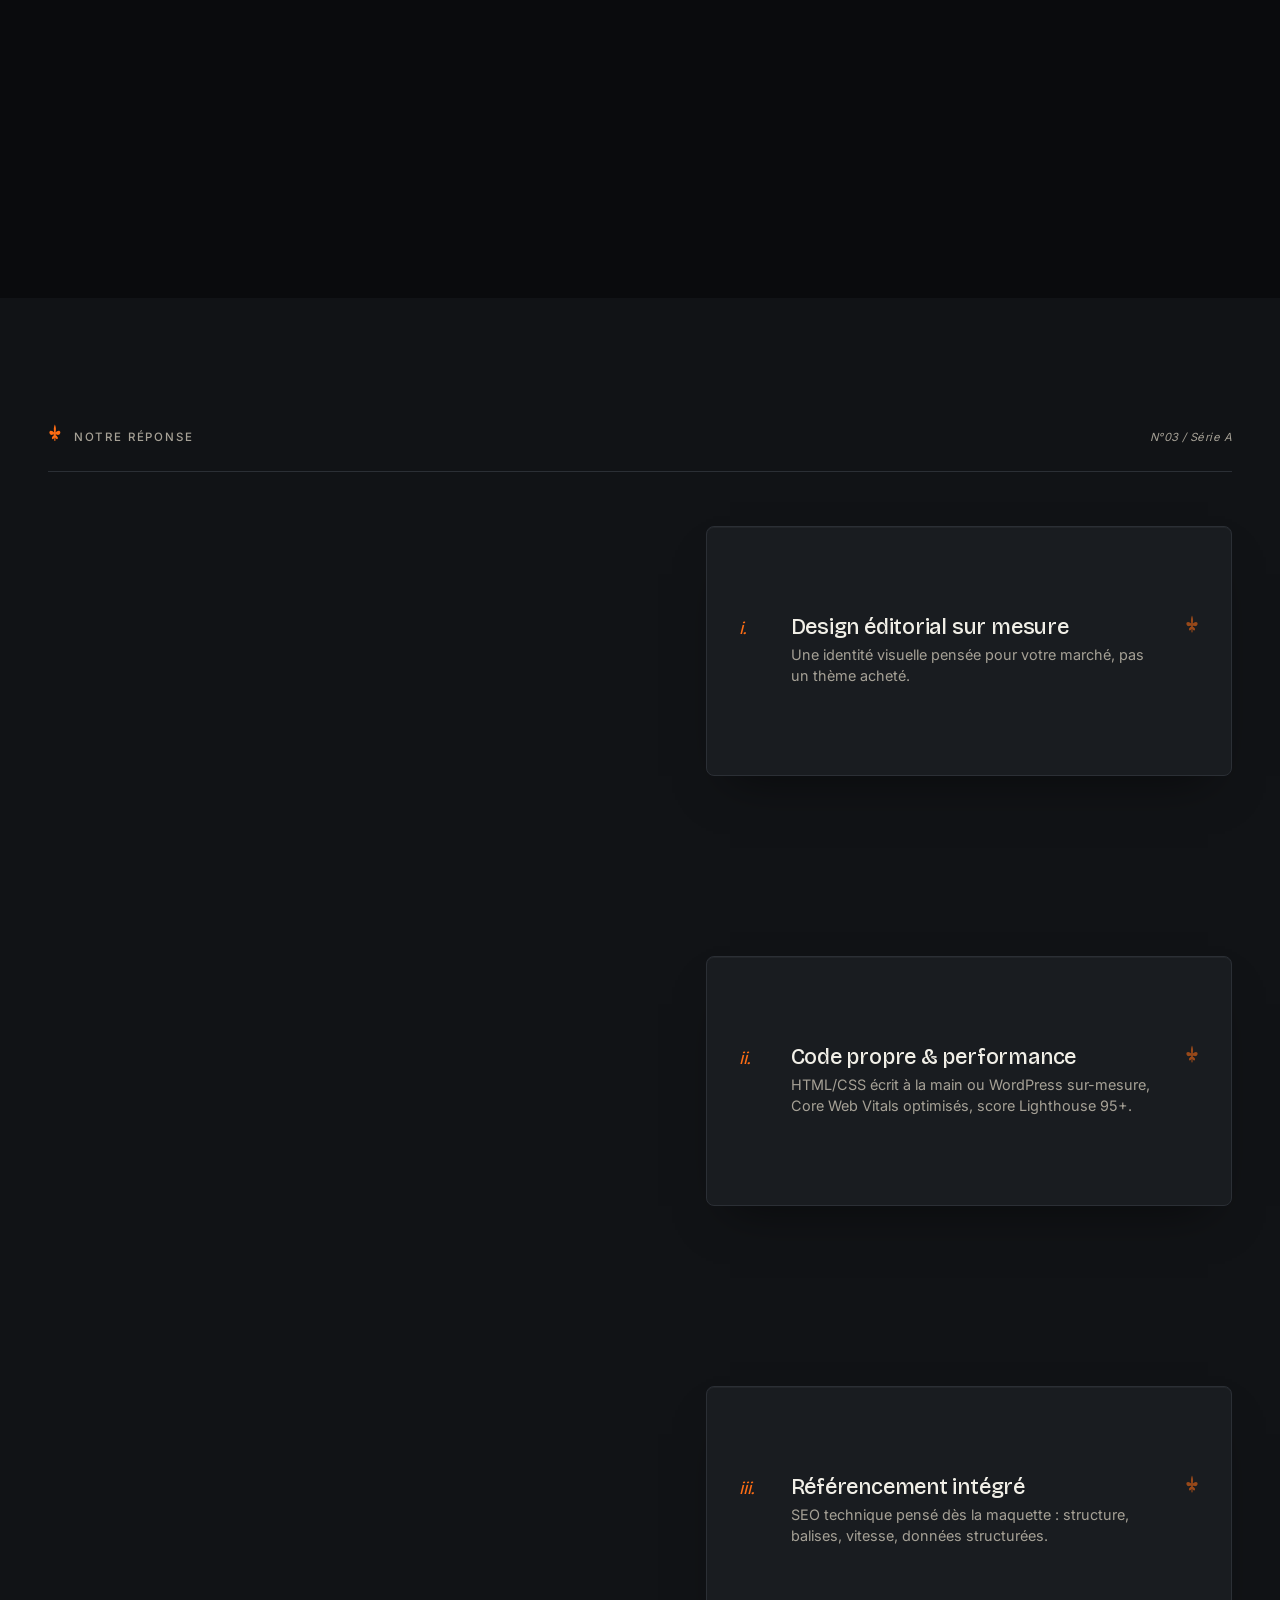
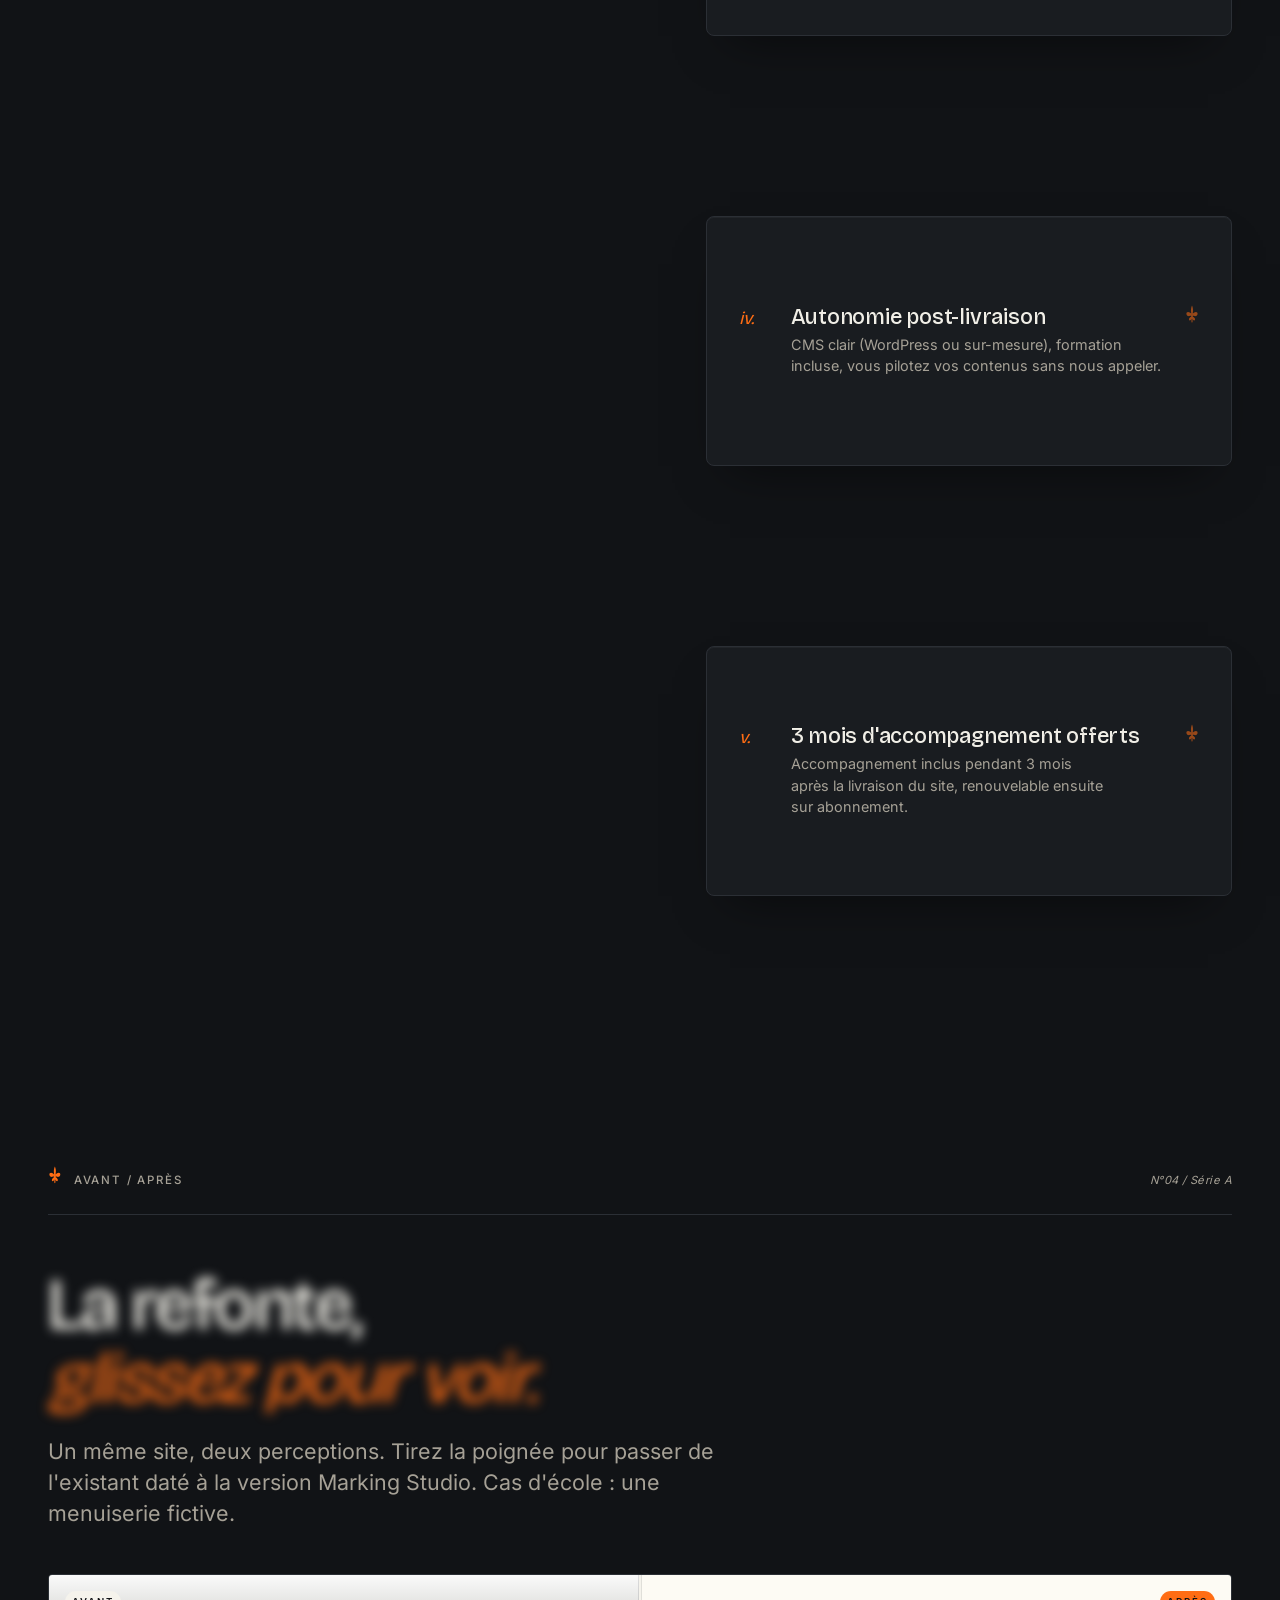
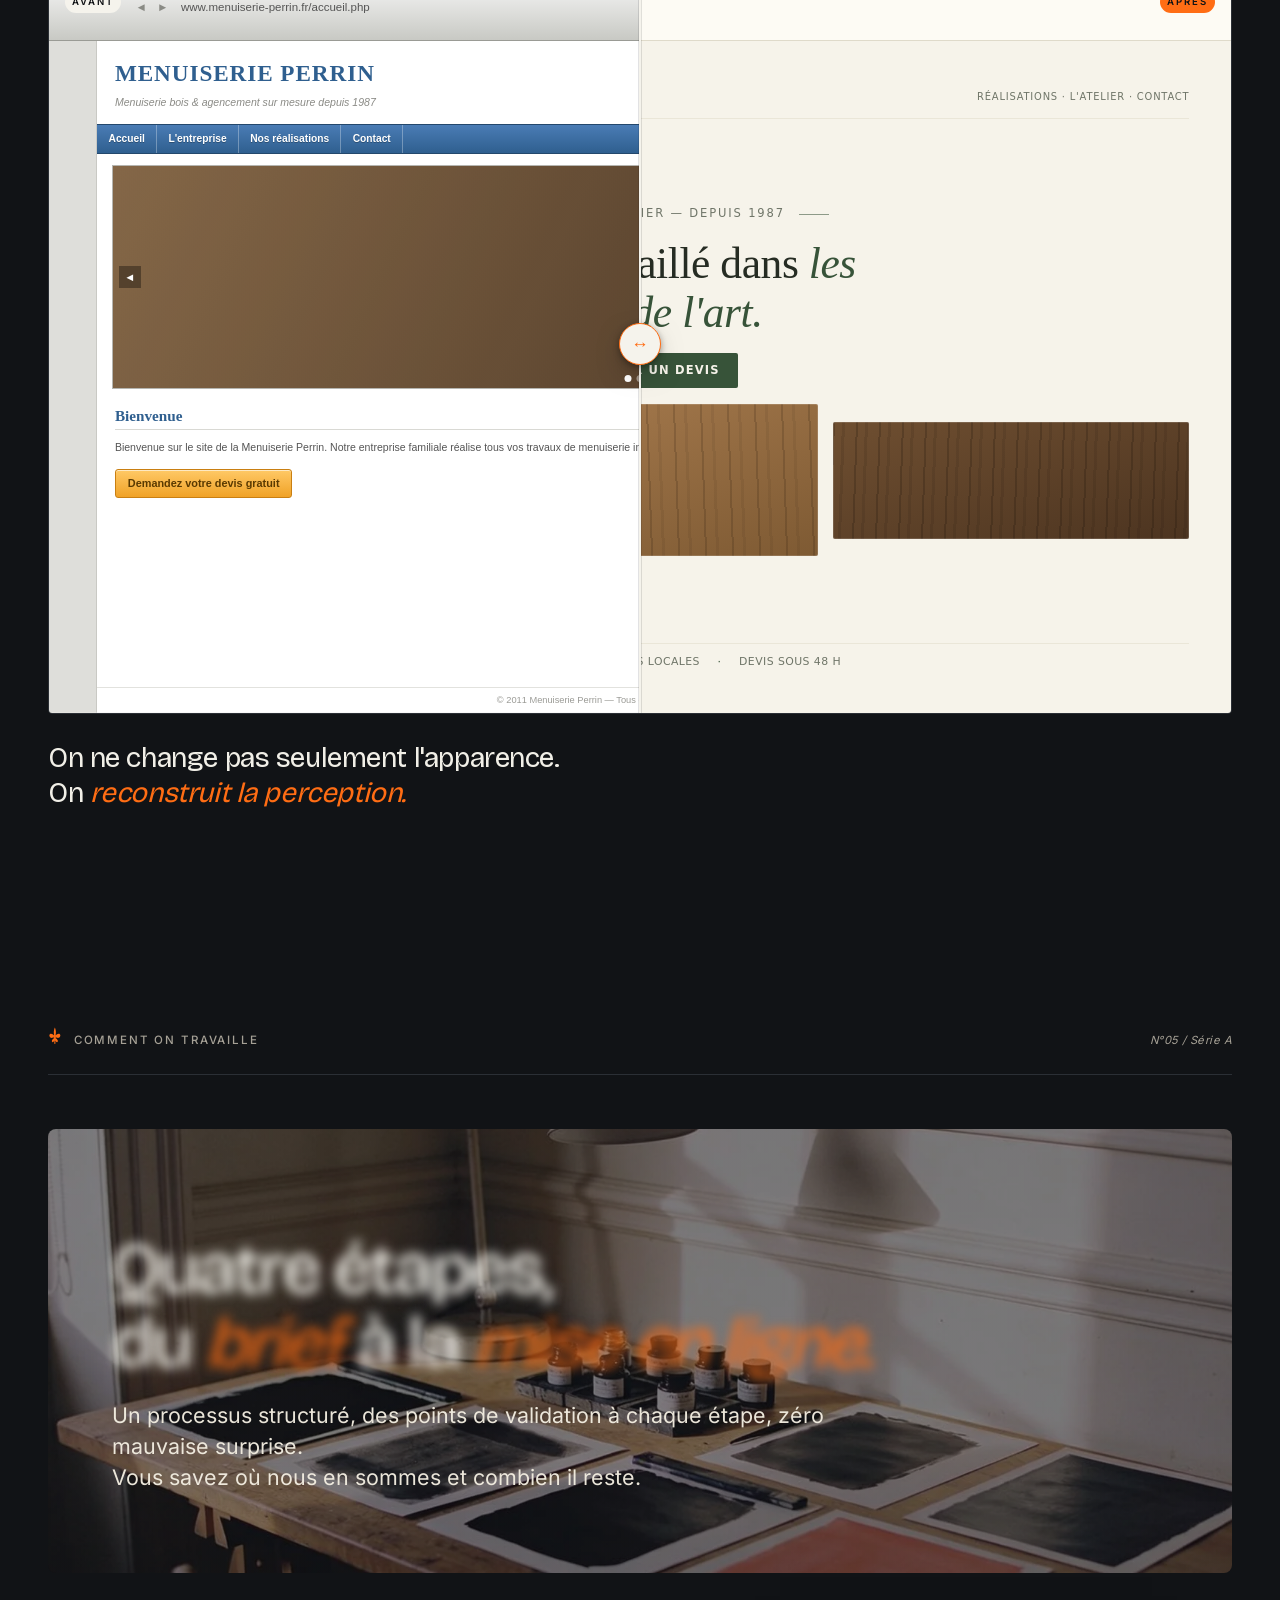
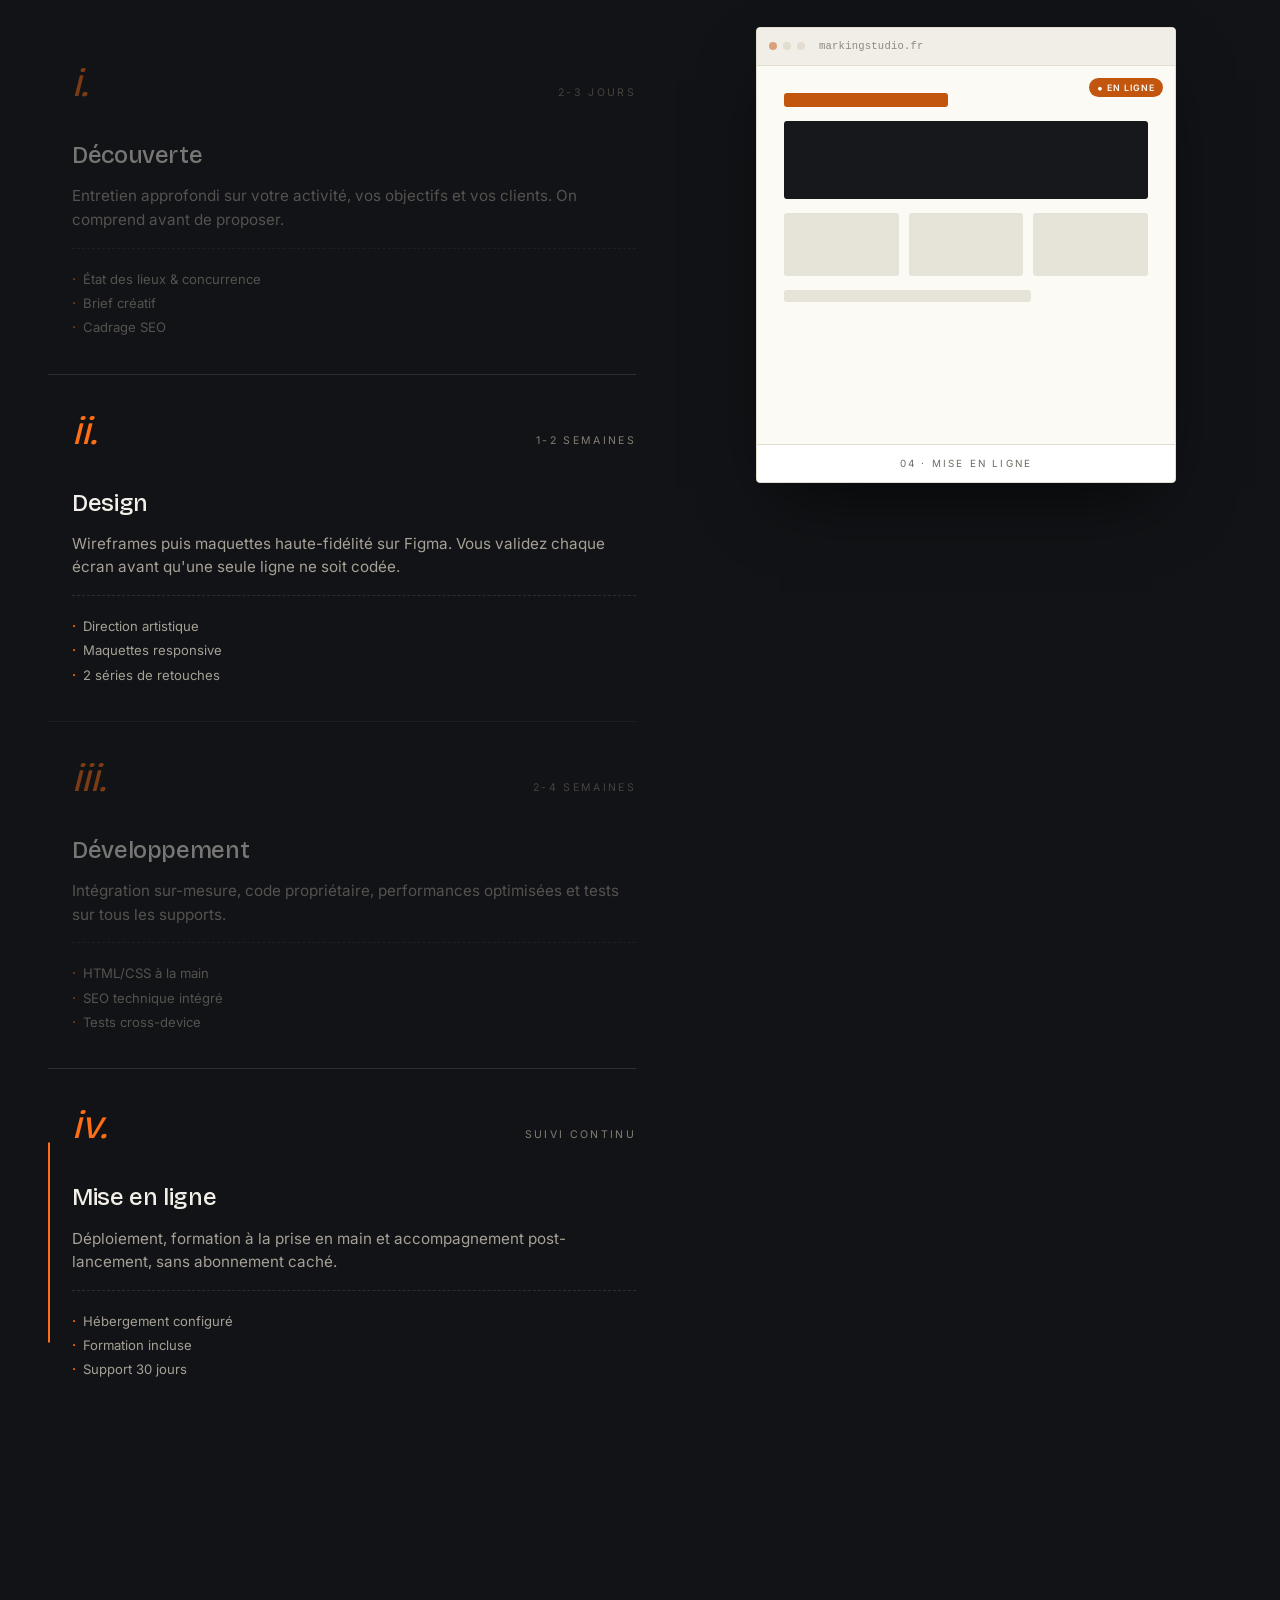
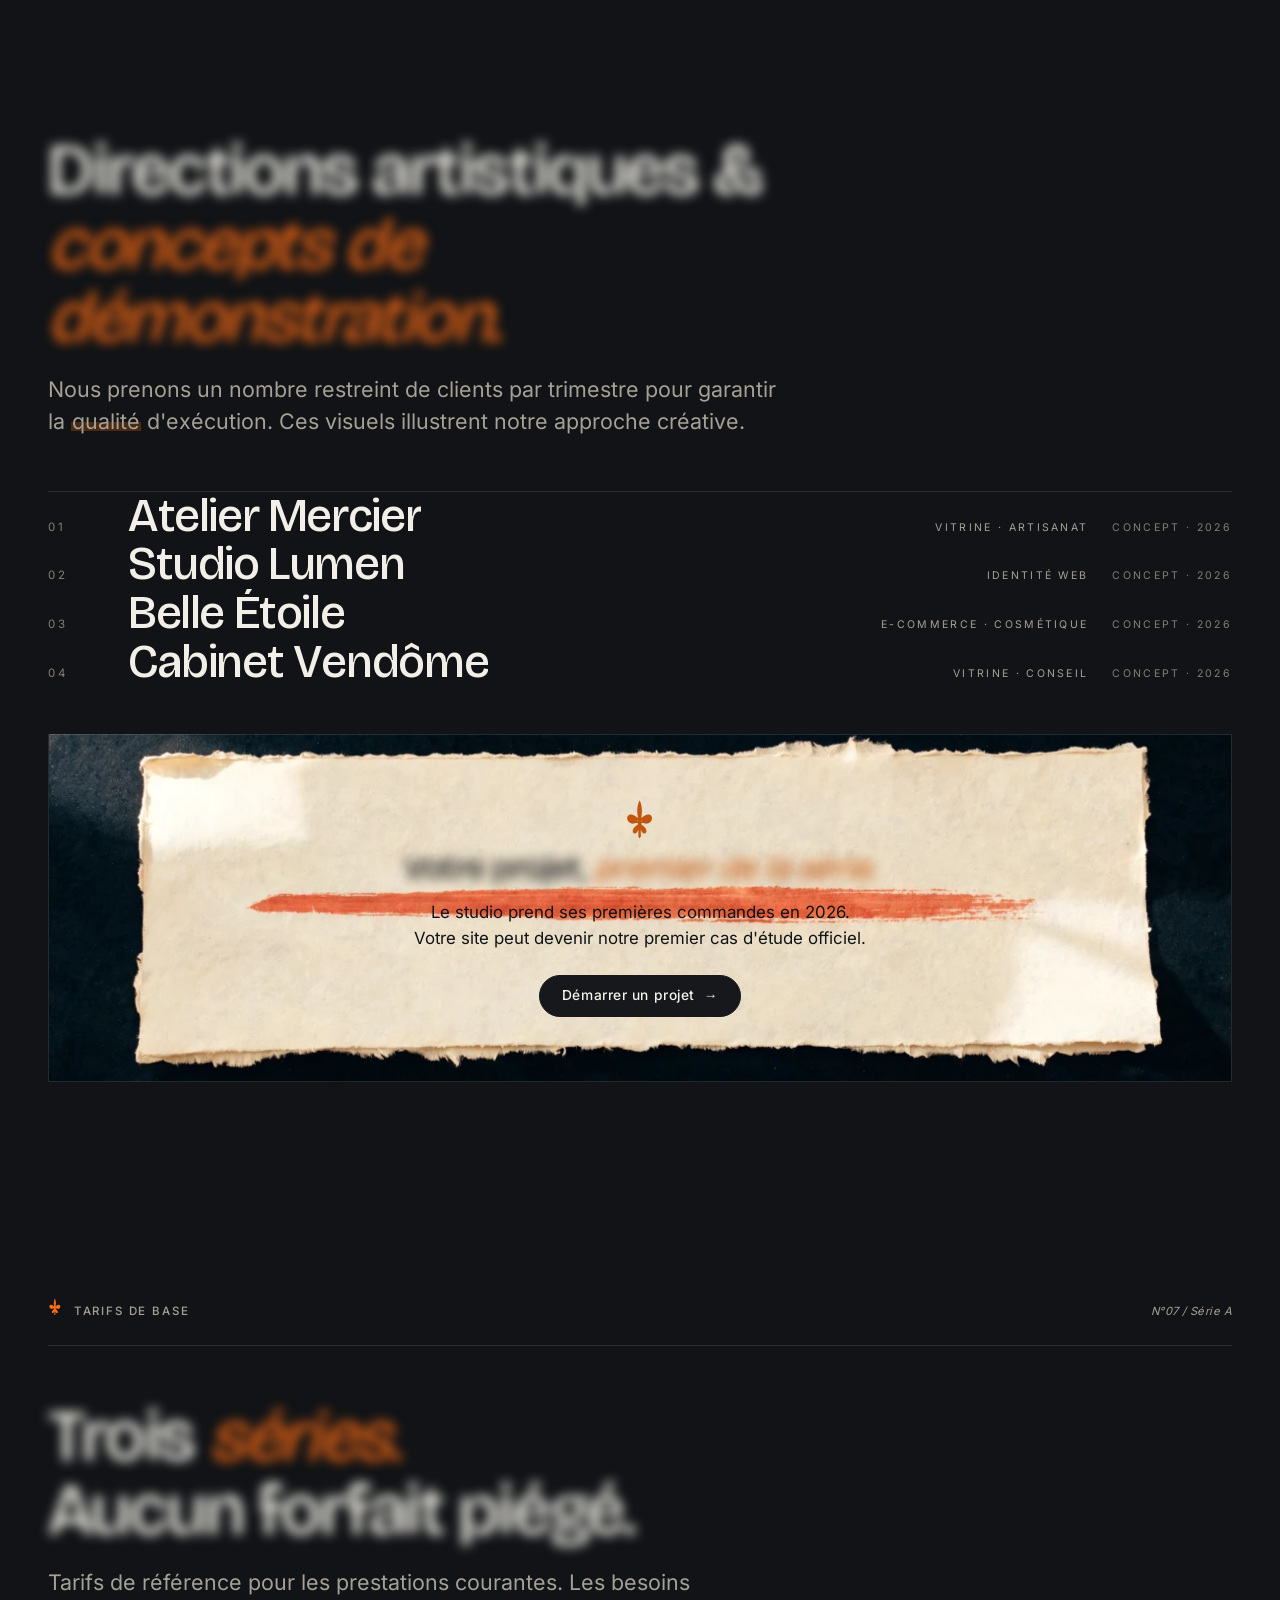
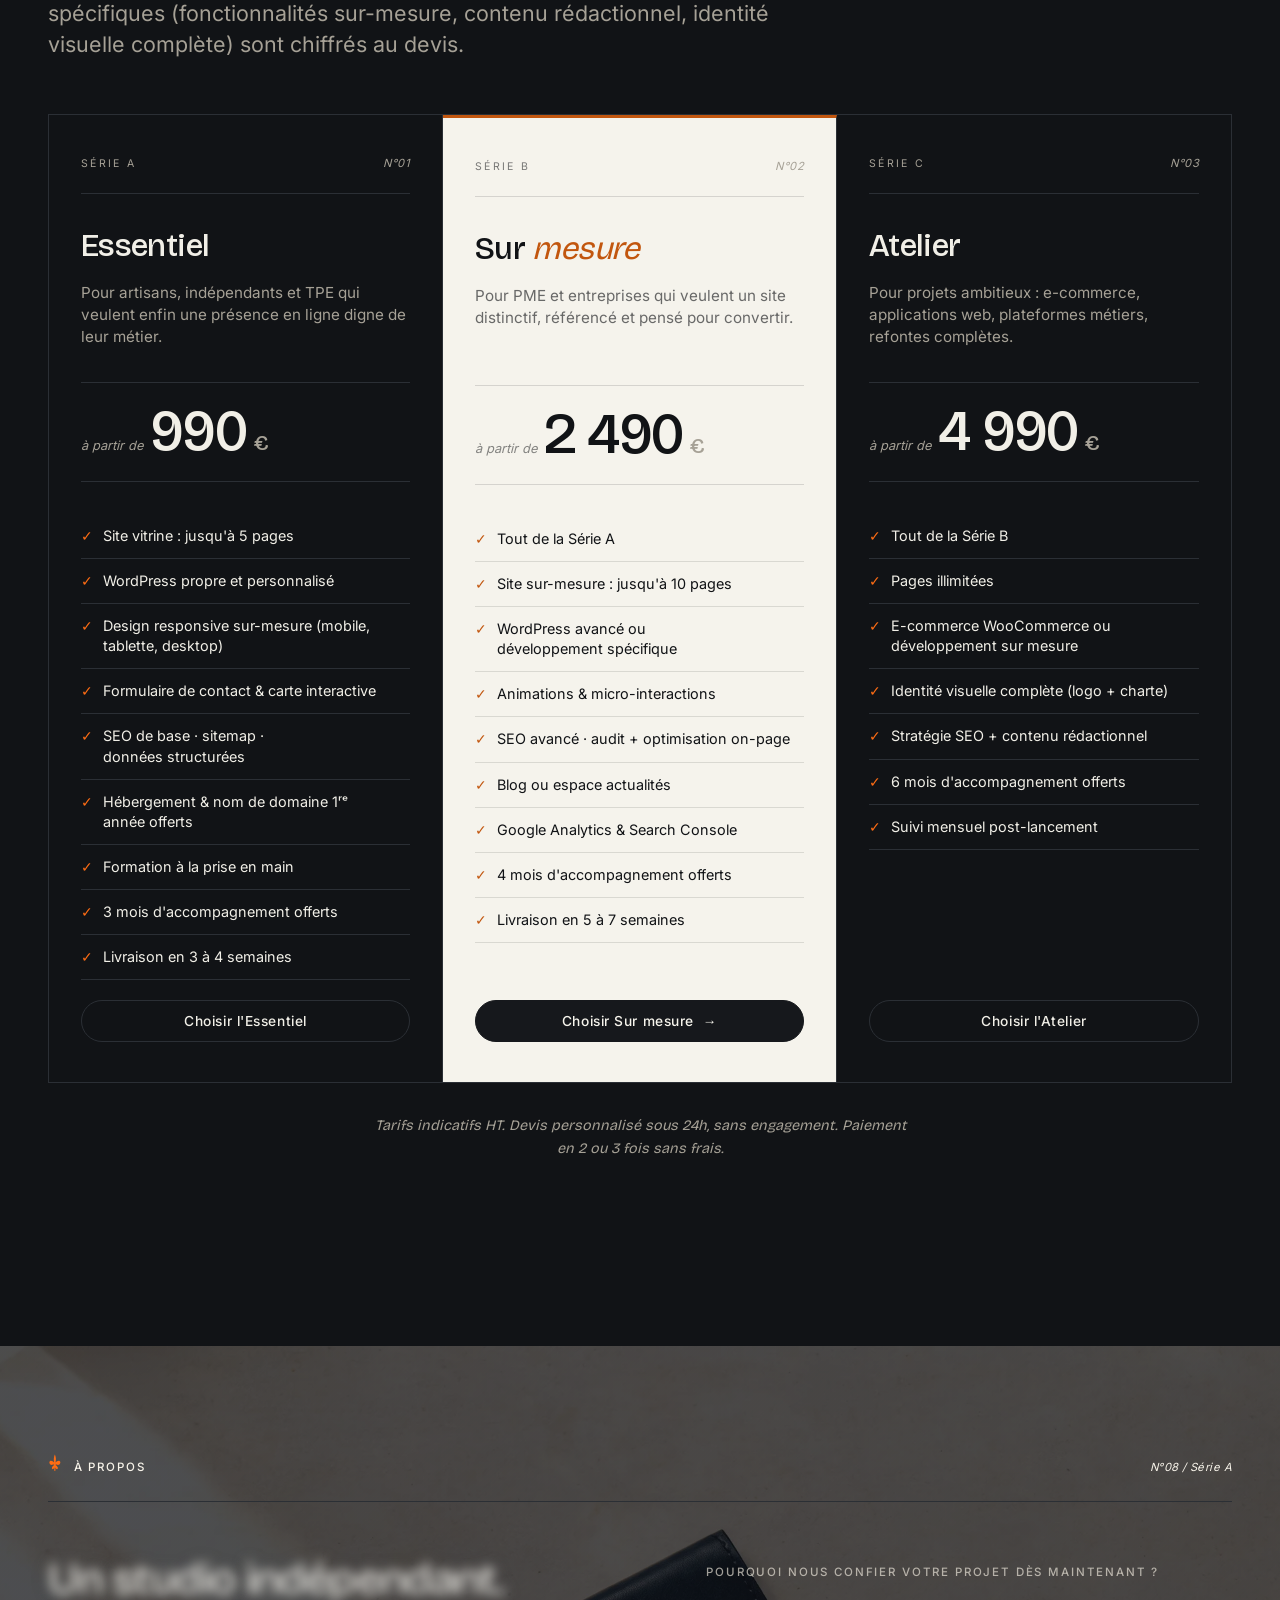
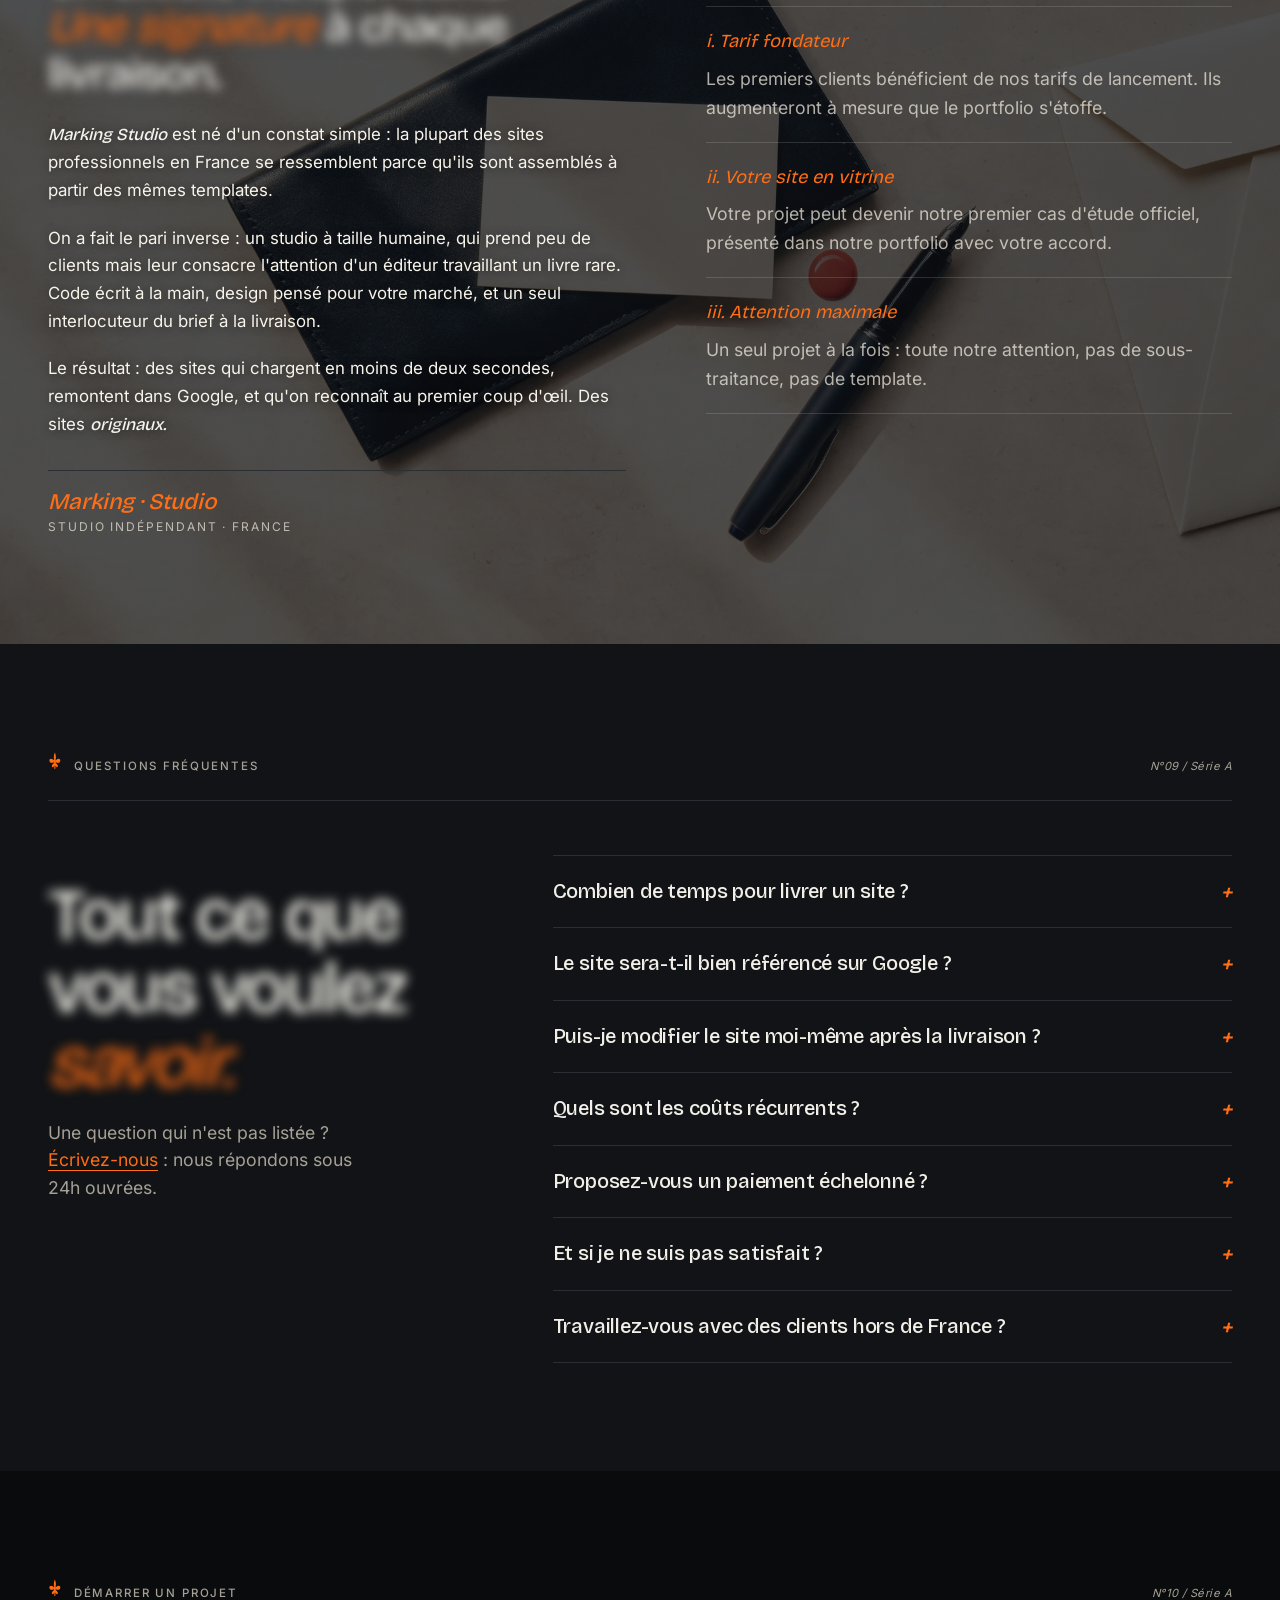
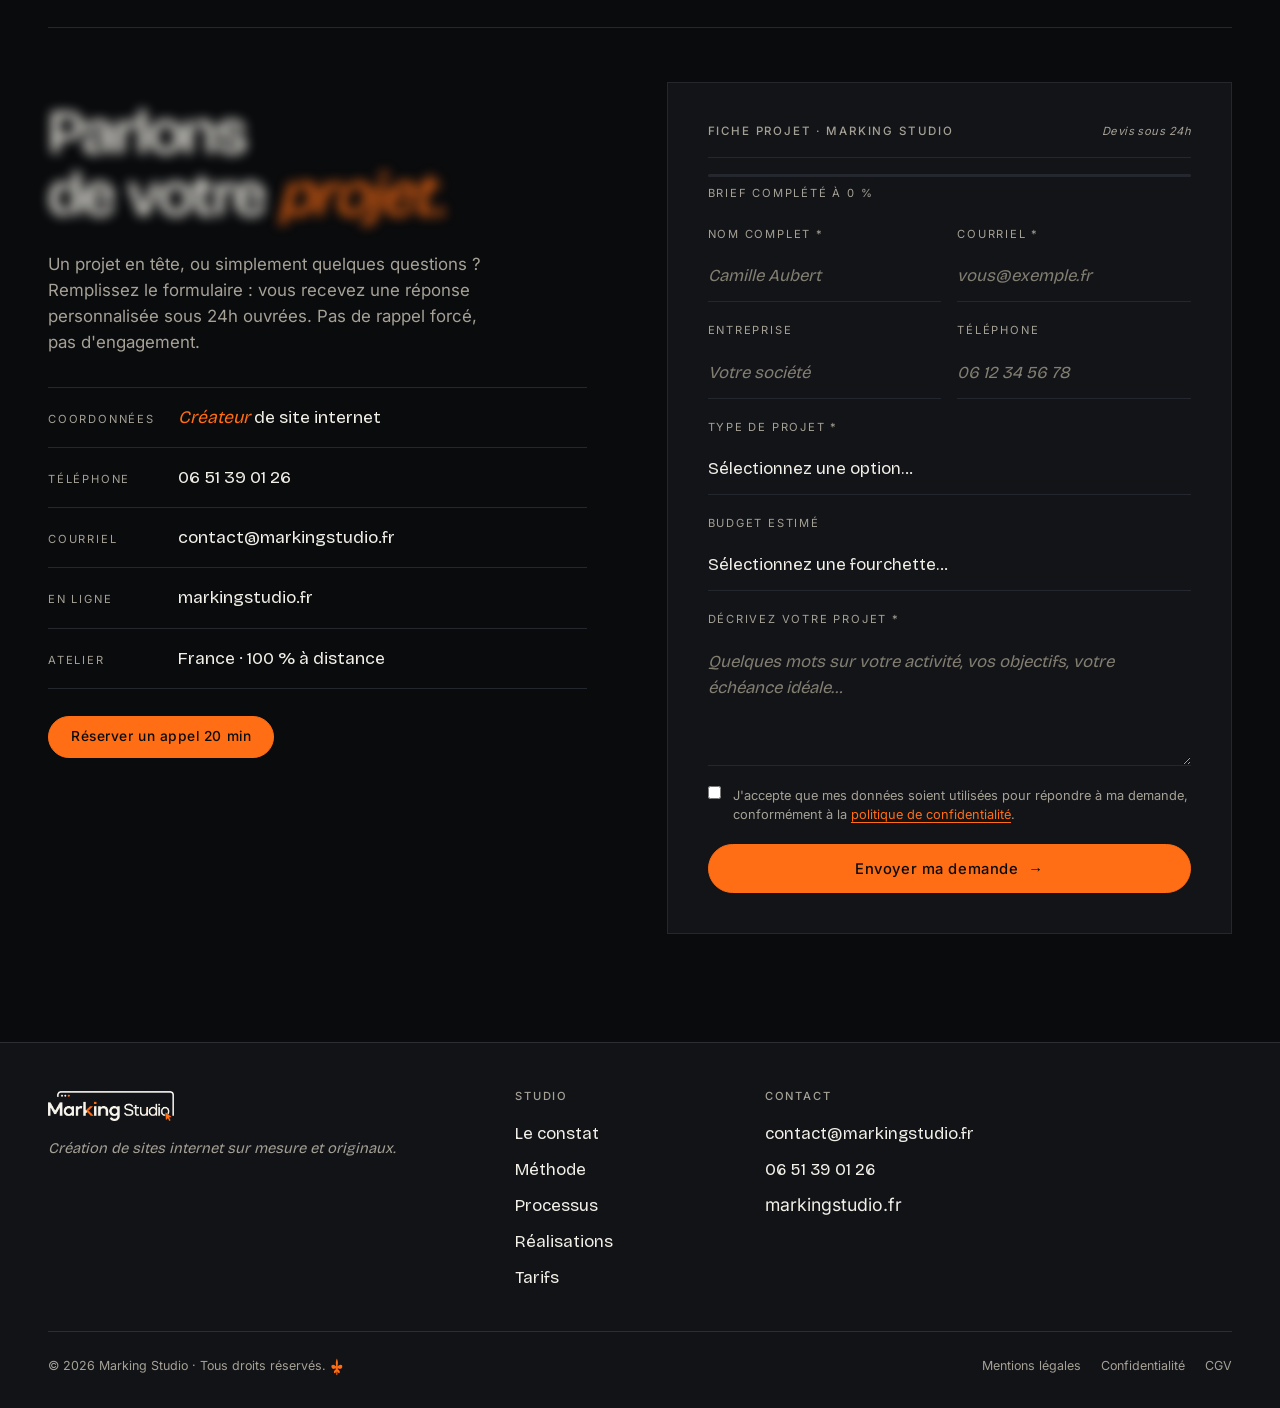
==== commit 82c2697a: "Animations façon Wibify ✅ — apparition des textes mot à mot (blur-rise, stagger) et disparition/reje" ====
--- a/index.html
+++ b/index.html
@@ -151,7 +151,7 @@
     </div>
 
     <div class="hero__body">
-      <h1 class="hero__title reveal">
+      <h1 class="hero__title reveal-words">
         <span class="hero__title-line">Un seul projet</span>
         <span class="hero__title-line"><span class="em-italic">à la fois.</span></span>
       </h1>
@@ -234,13 +234,13 @@
       <span class="folio">N°02 / Série A</span>
     </div>
 
-    <div class="pain__title-block reveal">
-      <h2 class="pain__title">
+    <div class="pain__title-block">
+      <h2 class="pain__title reveal-words">
         Votre site<br>
         ne vous <span class="em-italic">ressemble</span><br>
         plus.
       </h2>
-      <p class="pain__intro">
+      <p class="pain__intro reveal">
         Vous le savez. Vos prospects aussi.
         Un site bâclé, daté ou copié-collé sur un template Wix
         coûte plus cher en clients perdus qu'il n'a coûté à produire.
@@ -384,7 +384,7 @@
       <span class="folio">N°04 / Série A</span>
     </div>
 
-    <h2 class="section__title reveal">
+    <h2 class="section__title reveal-words">
       La refonte,<br>
       <span class="em-italic">glissez pour voir.</span>
     </h2>
@@ -483,7 +483,7 @@
     </div>
 
     <div class="journey__banner reveal">
-      <h2 class="section__title">
+      <h2 class="section__title reveal-words">
         Quatre étapes,<br>
         du <span class="em-italic">brief</span> à la <span class="em-italic">mise en ligne.</span>
       </h2>
@@ -605,7 +605,7 @@
       <span class="folio">N°06 / Série A</span>
     </div>
 
-    <h2 class="section__title reveal">
+    <h2 class="section__title reveal-words">
       Directions artistiques &amp;<br>
       <span class="em-italic">concepts de démonstration.</span>
     </h2>
@@ -660,7 +660,7 @@
 
     <div class="examples__placeholder reveal">
       <span class="pilcrow" aria-hidden="true"><svg class="fleur" xmlns="http://www.w3.org/2000/svg" viewBox="0 0 100 130" fill="currentColor" aria-hidden="true"><path d="M50 4 C 47 10 44 18 43 28 C 42 36 42 46 44 56 L 44 62 C 38 56 30 50 22 50 C 14 50 8 56 10 66 C 12 76 22 82 32 80 C 38 78 42 74 44 68 L 44 72 L 28 72 L 28 78 L 44 78 L 44 84 C 40 86 34 90 30 96 C 26 104 28 112 34 112 C 40 112 44 106 46 98 L 46 122 L 50 128 L 54 122 L 54 98 C 56 106 60 112 66 112 C 72 112 74 104 70 96 C 66 90 60 86 56 84 L 56 78 L 72 78 L 72 72 L 56 72 L 56 68 C 58 74 62 78 68 80 C 78 82 88 76 90 66 C 92 56 86 50 78 50 C 70 50 62 56 56 62 L 56 56 C 58 46 58 36 57 28 C 56 18 53 10 50 4 Z"/></svg></span>
-      <h3>Votre projet, <span class="em-italic">premier de la série.</span></h3>
+      <h3 class="reveal-words">Votre projet, <span class="em-italic">premier de la série.</span></h3>
       <p>
         Le studio prend ses premières commandes en 2026.<br>
         Votre site peut devenir notre premier cas d'étude officiel.
@@ -688,7 +688,7 @@
       <span class="folio">N°07 / Série A</span>
     </div>
 
-    <h2 class="section__title reveal">
+    <h2 class="section__title reveal-words">
       Trois <span class="em-italic">séries.</span><br>
       Aucun forfait piégé.
     </h2>
@@ -818,7 +818,7 @@
 
     <div class="about__layout">
       <div class="about__story reveal">
-        <h3>
+        <h3 class="reveal-words">
           Un studio indépendant.<br>
           <span class="em-italic">Une signature</span> à chaque livraison.
         </h3>
@@ -890,7 +890,7 @@
 
     <div class="faq__layout">
       <div class="faq__intro reveal">
-        <h2 class="section__title">
+        <h2 class="section__title reveal-words">
           Tout ce que<br>
           vous voulez <span class="em-italic">savoir.</span>
         </h2>
@@ -1010,7 +1010,7 @@
 
     <div class="contact__layout">
       <div class="contact__intro reveal">
-        <h2 class="contact__title">
+        <h2 class="contact__title reveal-words">
           Parlons<br>
           de votre <span class="em-italic">projet.</span>
         </h2>
--- a/css/base.css
+++ b/css/base.css
@@ -172,7 +172,9 @@
   -moz-osx-font-smoothing: grayscale;
   text-rendering: optimizeLegibility;
   scroll-behavior: smooth;
-  scroll-padding-top: 92px;
+  /* Volontairement < hauteur du header : le padding-top des sections glisse
+     sous le header fixe, le titre atterrit juste en dessous. */
+  scroll-padding-top: 24px;
 }
 
 body {
@@ -343,14 +345,44 @@
   line-height: 1.45;
 }
 
-/* Reveal-on-scroll */
+/* Reveal-on-scroll — bidirectionnel (façon Wibify) : l'élément se révèle à
+   l'entrée du viewport et se range quand il en sort, par le haut comme par
+   le bas, pour rejouer au scroll inverse. L'état caché pointe vers le bord
+   de sortie : par défaut vers le bas (avant première entrée / sortie basse),
+   `.is-above` après une sortie par le haut. La sortie est plus rapide que
+   l'entrée et sans délai (les délais d'entrée sont scopés sur .is-visible). */
 .reveal {
   opacity: 0;
-  transform: translateY(14px);
-  transition: opacity 800ms var(--ease), transform 800ms var(--ease);
+  transform: translateY(22px);
+  transition: opacity 480ms var(--ease), transform 480ms var(--ease);
+}
+.reveal.is-above { transform: translateY(-18px); }
+.reveal.is-visible {
+  opacity: 1;
+  transform: translateY(0);
+  transition-duration: 800ms;
 }
 html:not(.js) .reveal { opacity: 1; transform: none; }
-.reveal.is-visible { opacity: 1; transform: translateY(0); }
+
+/* Reveal-words — apparition des titres mot à mot : chaque mot monte d'un
+   demi-cadratin en passant du flou au net (blur 6px → 0), en cascade.
+   Le découpage en spans .rw est fait par main.js ; sans JS ou sous
+   prefers-reduced-motion les spans n'existent pas, donc rien n'est masqué. */
+.reveal-words .rw {
+  display: inline-block;
+  opacity: 0;
+  transform: translateY(0.45em);
+  filter: blur(6px);
+  transition: opacity 420ms var(--ease), transform 420ms var(--ease), filter 420ms var(--ease);
+}
+.reveal-words.is-above .rw { transform: translateY(-0.3em); }
+.reveal-words.is-visible .rw {
+  opacity: 1;
+  transform: translateY(0);
+  filter: blur(0);
+  transition-duration: 900ms;
+  transition-delay: calc(var(--wi, 0) * 70ms);
+}
 
 /* ==========================================================================
    PAPER GRAIN — faint filmic tooth over the whole sheet (recto + verso),
--- a/css/style.css
+++ b/css/style.css
@@ -180,7 +180,9 @@
 .mobile-menu a:not(.btn) {
   font-family: var(--font-display); font-size: 1.4rem;
   color: var(--text);
-}
+  transition: color var(--t-fast);
+}
+.mobile-menu a:not(.btn):hover { color: var(--accent); }
 .mobile-menu .btn {
   align-self: flex-start;
   margin-top: var(--space-2);
@@ -192,6 +194,11 @@
 @media (max-width: 960px) {
   .nav { display: none; }
   .menu-toggle { display: flex; }
+}
+@media (min-width: 961px) {
+  /* Force-hide regardless of aria-hidden state so resizing past the
+     breakpoint with the menu open can't leave it stuck over the page. */
+  .mobile-menu { display: none; }
 }
 
 /* ==========================================================================
@@ -705,11 +712,12 @@
   gap: var(--space-6);
   padding: var(--space-7) var(--space-2);
 }
-/* Cascade des rangées à l'apparition (reveal + trait) */
+/* Cascade des rangées à l'apparition (reveal + trait) — délai à l'entrée
+   uniquement : la sortie (reveal bidirectionnel) repart sans délai */
 .works-index .work-row:nth-child(2) { --stagger: 90ms; }
 .works-index .work-row:nth-child(3) { --stagger: 180ms; }
 .works-index .work-row:nth-child(4) { --stagger: 270ms; }
-.work-row.reveal { transition-delay: var(--stagger, 0ms); }
+.work-row.reveal.is-visible { transition-delay: var(--stagger, 0ms); }
 /* Le filet bas se dessine de gauche à droite quand la rangée apparaît */
 .work-row::after {
   content: '';
@@ -1499,11 +1507,15 @@
 .works-index,
 .pricing__grid { margin-top: clamp(3rem, 6vh, 4.5rem); }
 
-/* Cascade des reveals en grille — les items apparaissent en escalier */
-.pain__grid .reveal:nth-child(2),
-.pricing__grid .price-card.reveal:nth-child(2) { transition-delay: 90ms; }
-.pain__grid .reveal:nth-child(3),
-.pricing__grid .price-card.reveal:nth-child(3) { transition-delay: 180ms; }
+/* Cascade des reveals en grille — les items apparaissent en escalier.
+   Délais scopés sur .is-visible : l'entrée cascade, la sortie est immédiate. */
+.pain__grid .reveal.is-visible:nth-child(2),
+.pricing__grid .price-card.reveal.is-visible:nth-child(2) { transition-delay: 90ms; }
+.pain__grid .reveal.is-visible:nth-child(3),
+.pricing__grid .price-card.reveal.is-visible:nth-child(3) { transition-delay: 180ms; }
+
+/* Le lead suit la cascade des mots du titre qui le précède */
+.section__lead.reveal.is-visible { transition-delay: 140ms; }
 
 .pricing__cta { text-align: center; margin-top: clamp(2rem, 4vh, 3rem); }
 
@@ -1517,15 +1529,12 @@
 
 /* TABLET — 1024px down */
 @media (max-width: 1024px) {
-  :root { scroll-padding-top: 80px; }
   .answer__layout { grid-template-columns: 1fr; gap: var(--space-10); }
   .answer__col-left { position: static; }
 }
 
 /* SMALL TABLET / LARGE MOBILE — 768px down */
 @media (max-width: 768px) {
-  html { scroll-padding-top: 76px; }
-
   .container {
     padding-inline: clamp(16px, 5vw, 24px);
   }
@@ -2459,18 +2468,11 @@
 }
 .btn:hover::after { opacity: 0.4; transform: scale(1); }
 
-/* c) Hero entrance — elements cascade in, title arrives line by line */
-.hero__strap.reveal { transition-delay: 80ms; }
-/* Le titre arrive flou puis devient net (délai redéclaré après le shorthand) */
-.hero__title.reveal {
-  transition: opacity 800ms var(--ease), transform 800ms var(--ease), filter 900ms var(--ease);
-  transition-delay: 180ms;
-}
-.js .hero__title.reveal:not(.is-visible) { filter: blur(6px); }
-.hero__sub.reveal   { transition-delay: 320ms; }
-.hero__cta.reveal   { transition-delay: 440ms; }
-.hero__foot.reveal  { transition-delay: 560ms; }
-
-.hero__title-line { transition: transform 720ms var(--ease) 180ms; }
-.js .hero__title.reveal:not(.is-visible) .hero__title-line { transform: translateY(0.28em); }
-.hero__title.reveal.is-visible .hero__title-line:nth-child(2) { transition-delay: 320ms; }
+/* c) Hero entrance — cascade façon Wibify : le titre arrive mot à mot
+      (flou → net, via .reveal-words), le reste suit en escalier.
+      Délais scopés sur .is-visible : la sortie repart sans délai. */
+.hero__strap.reveal.is-visible { transition-delay: 80ms; }
+.hero__title.reveal-words.is-visible .rw { transition-delay: calc(180ms + var(--wi, 0) * 80ms); }
+.hero__sub.reveal.is-visible   { transition-delay: 400ms; }
+.hero__cta.reveal.is-visible   { transition-delay: 520ms; }
+.hero__foot.reveal.is-visible  { transition-delay: 640ms; }
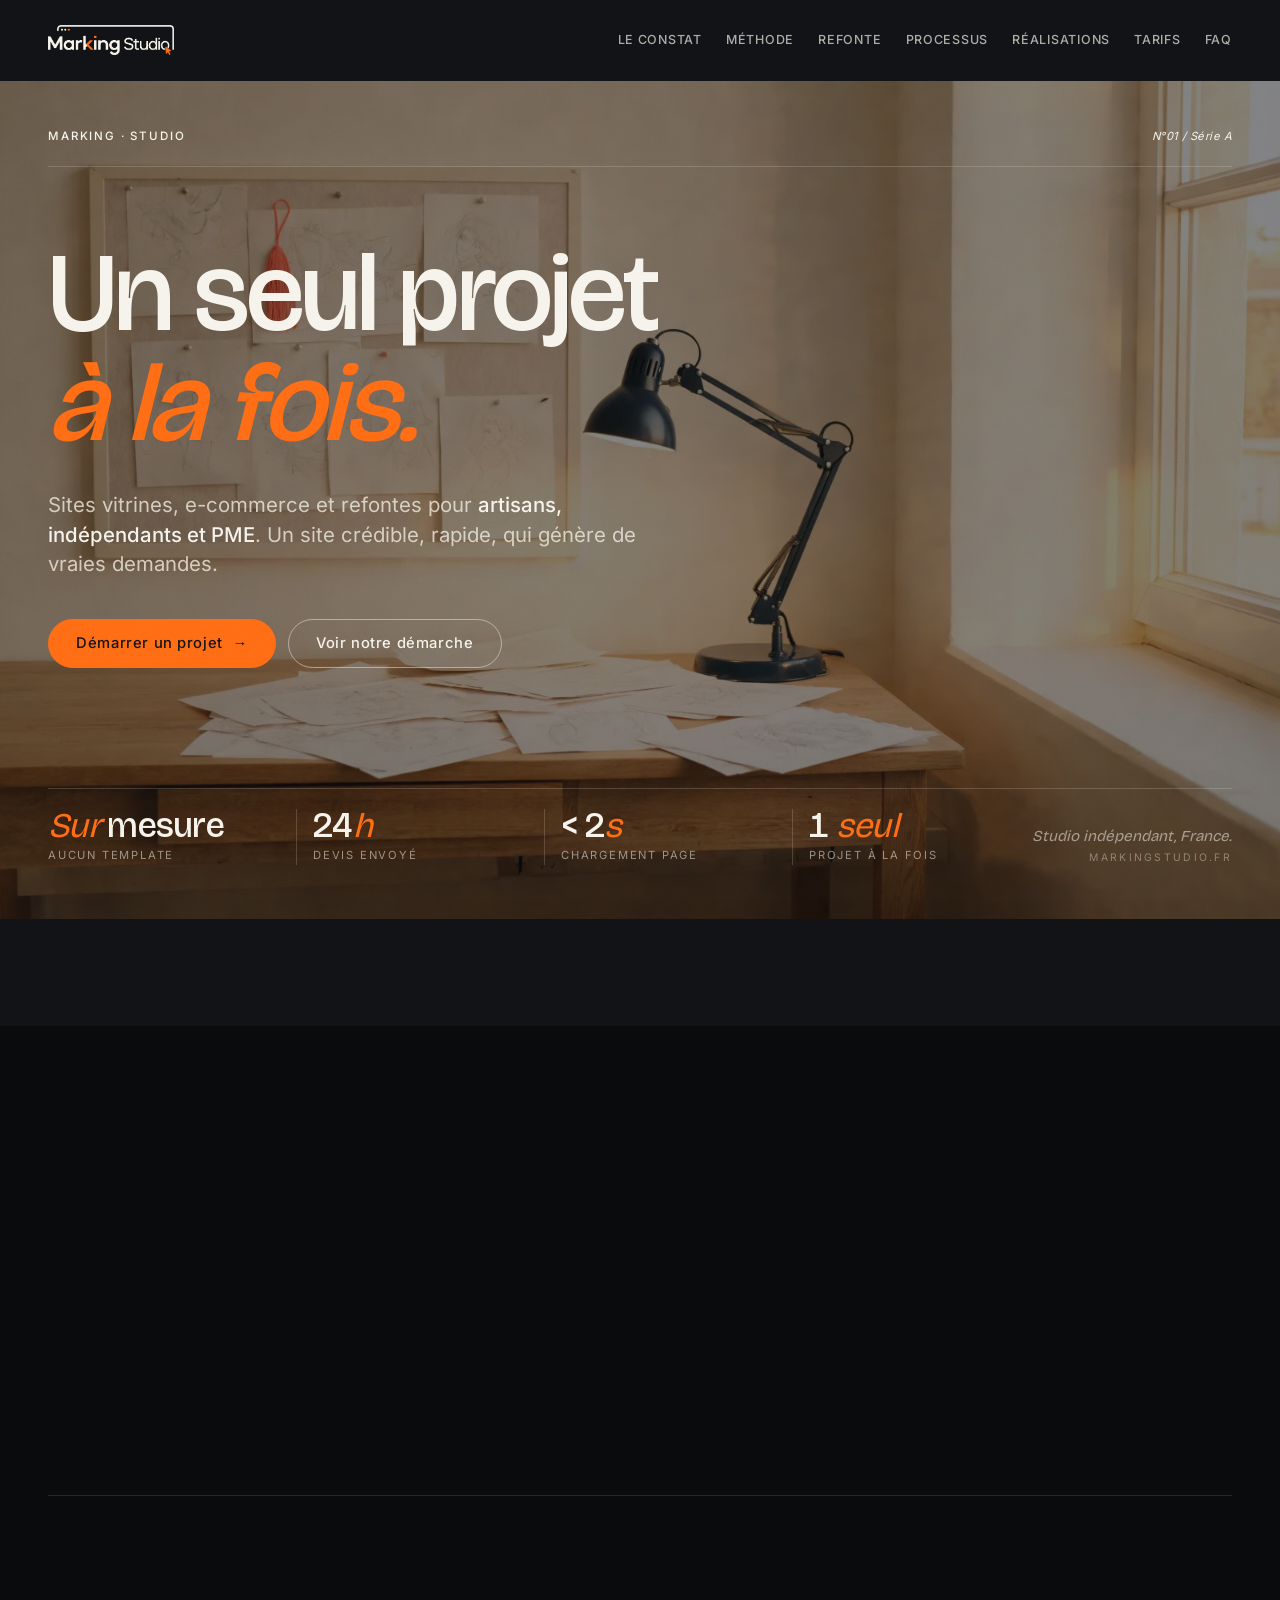
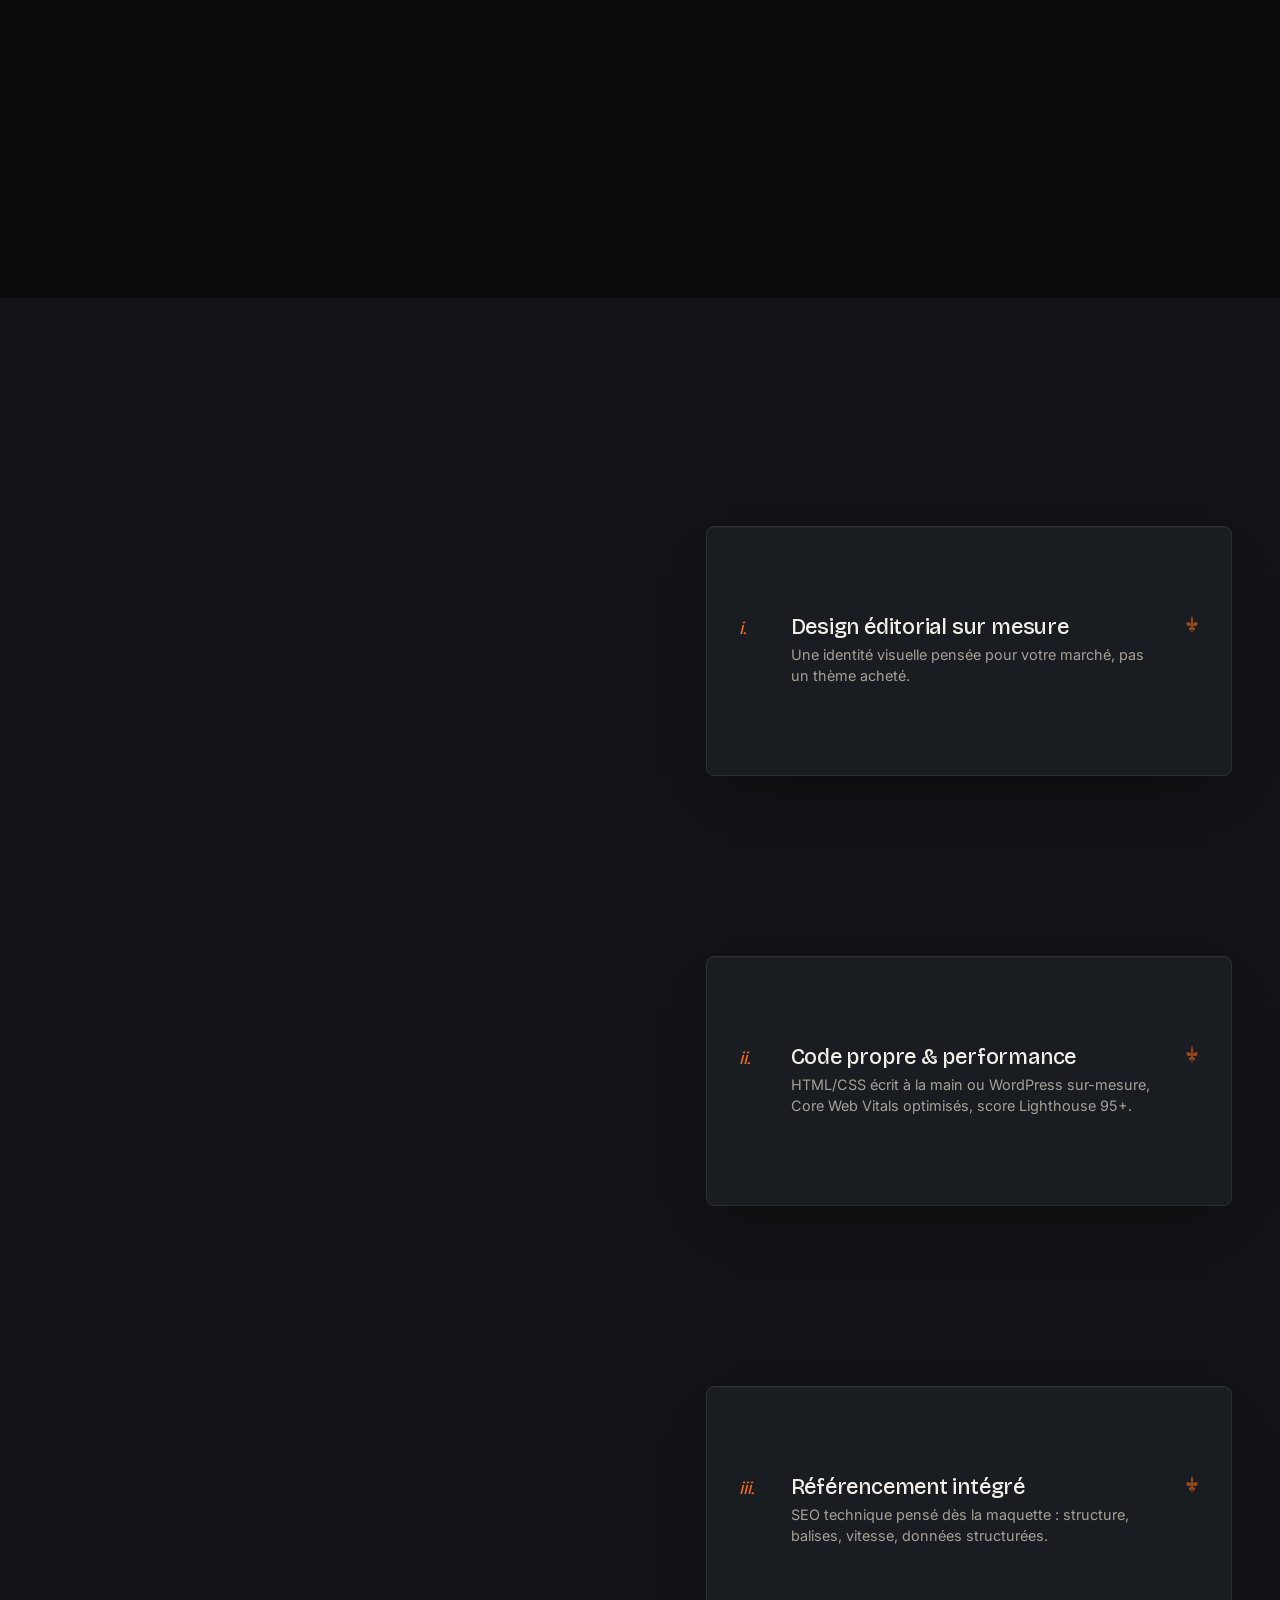
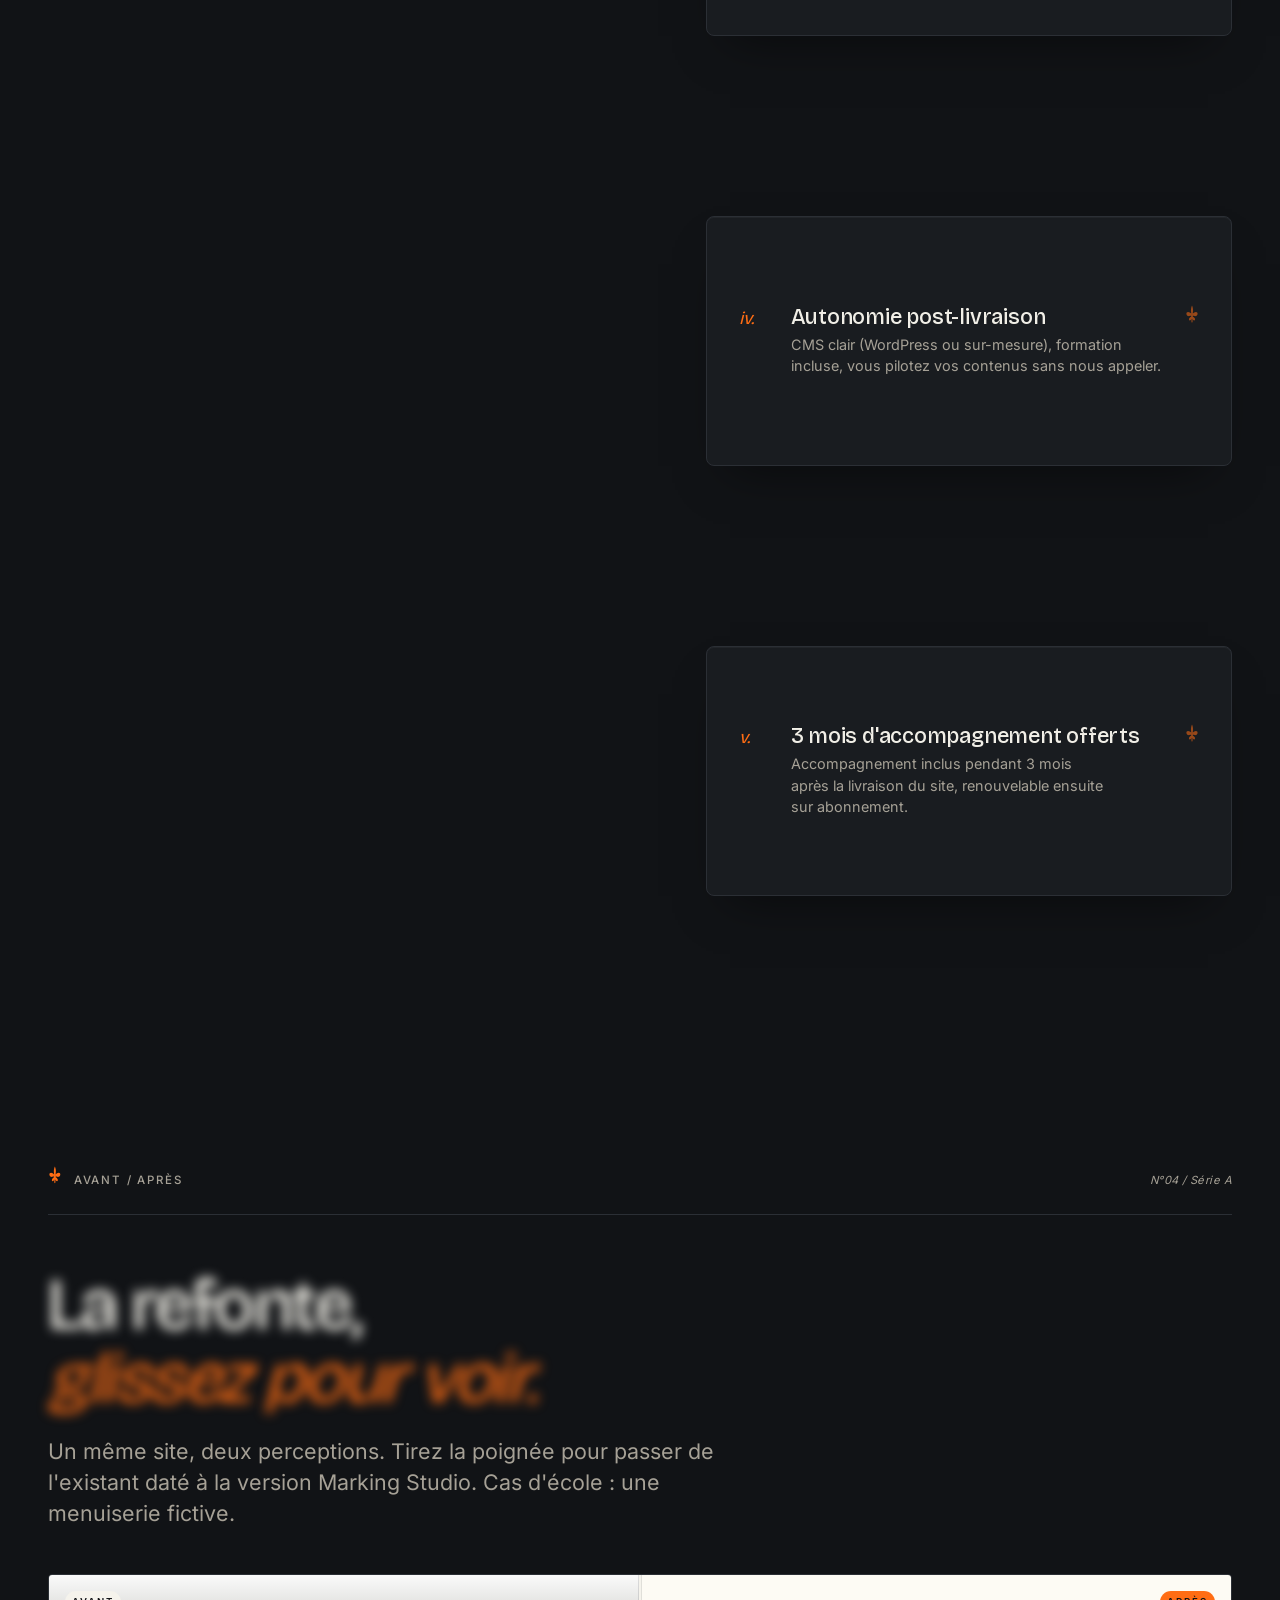
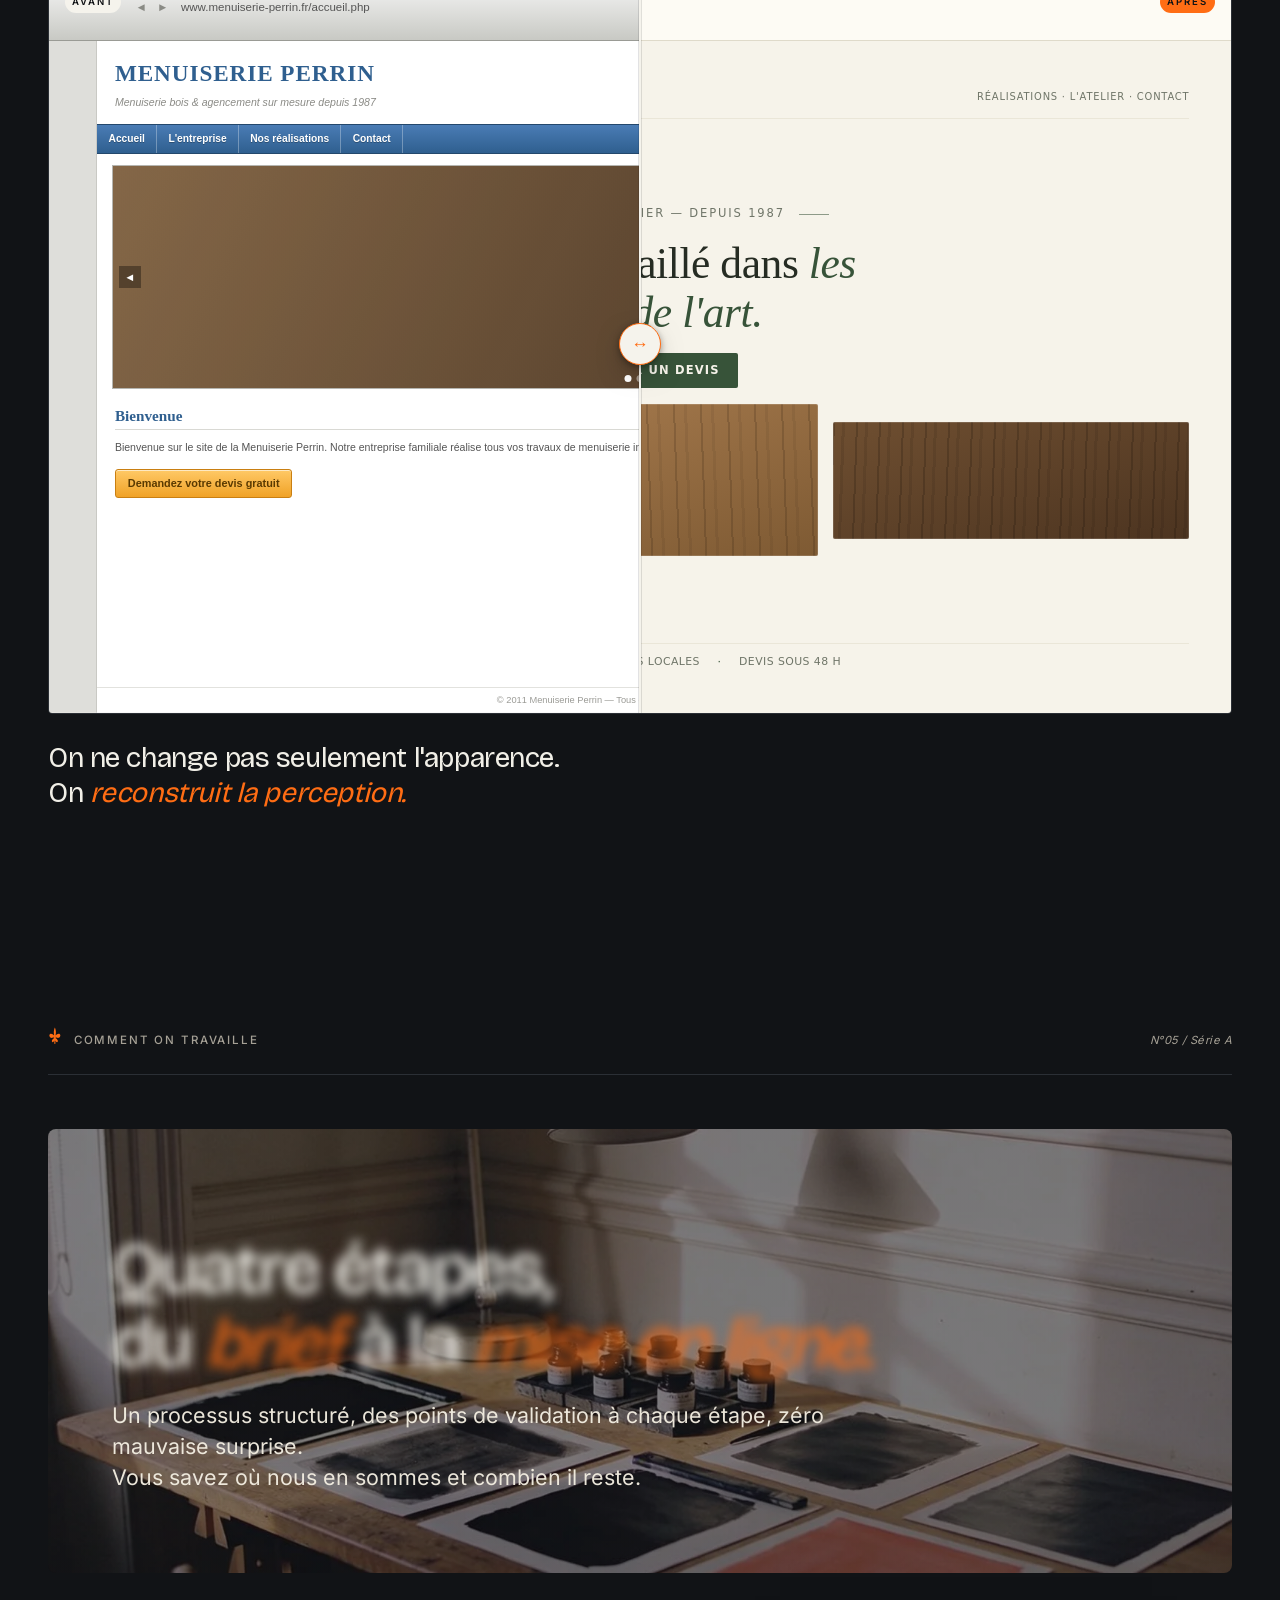
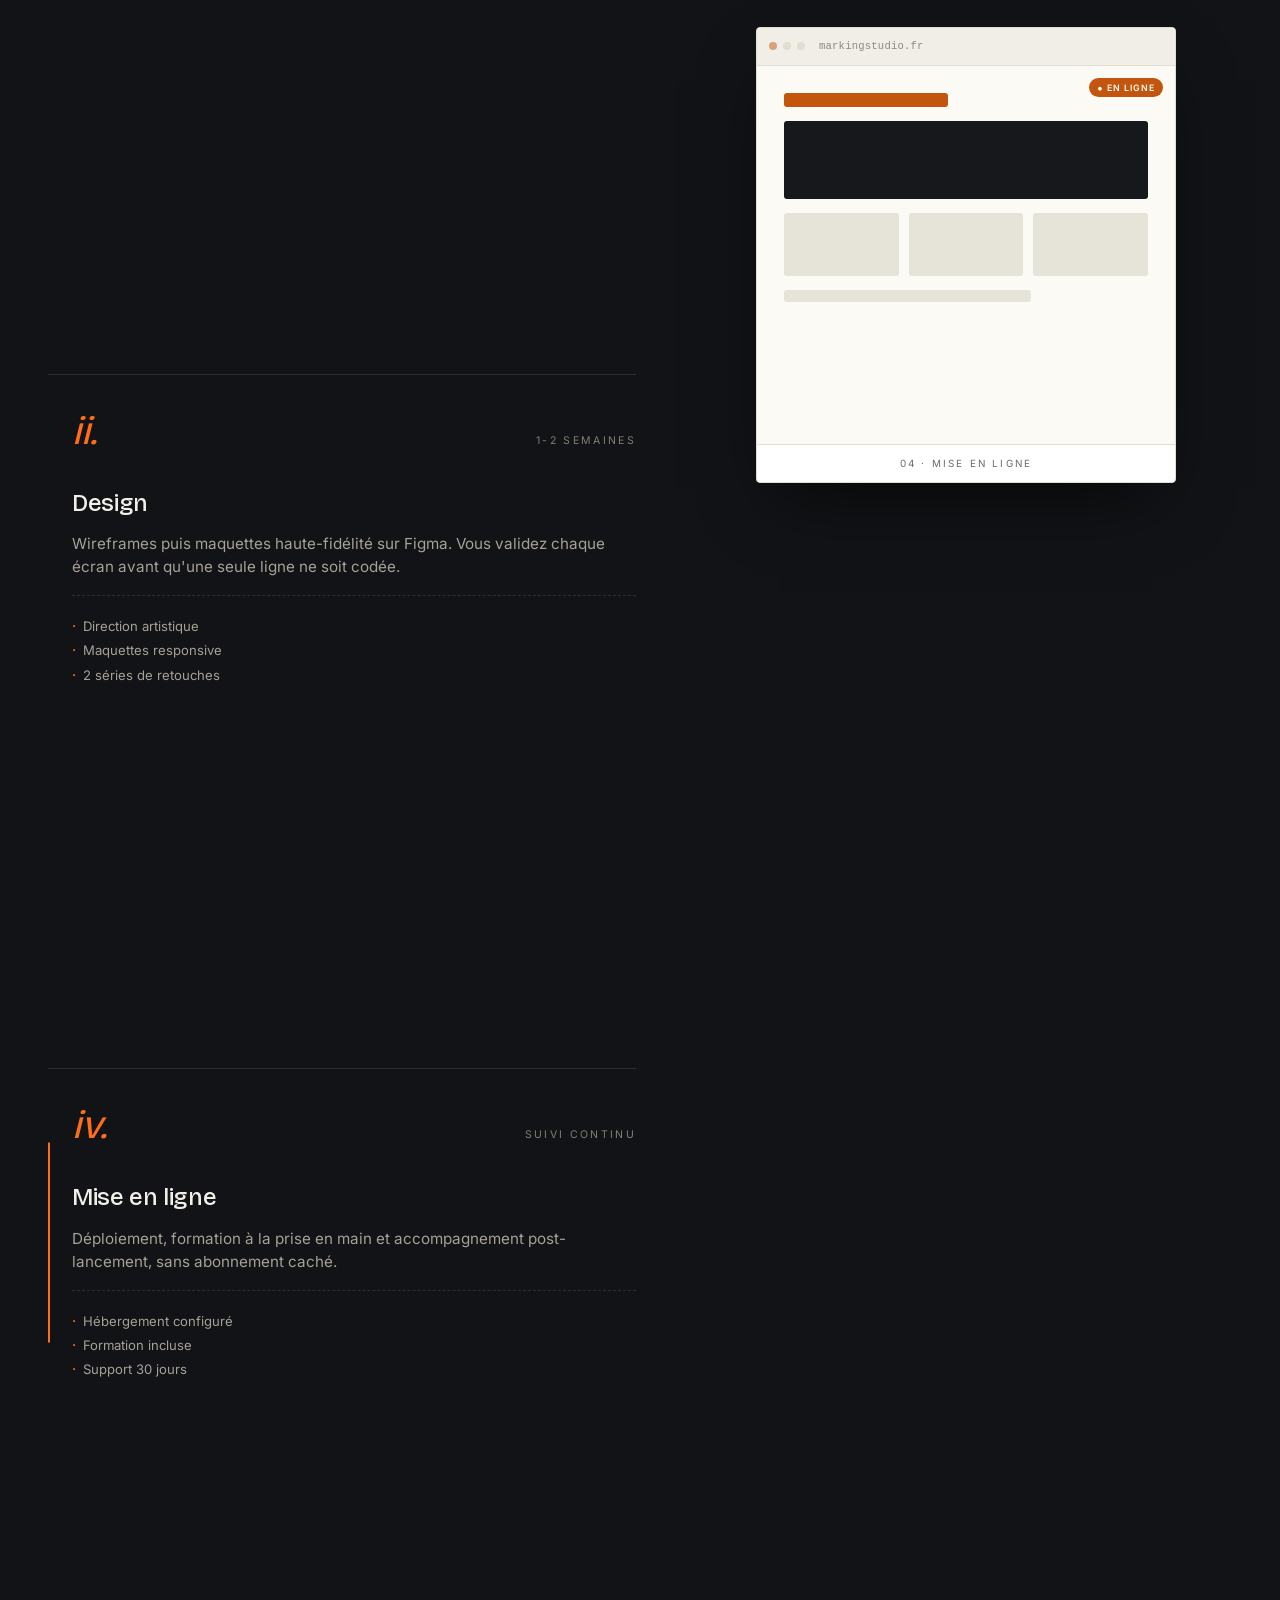
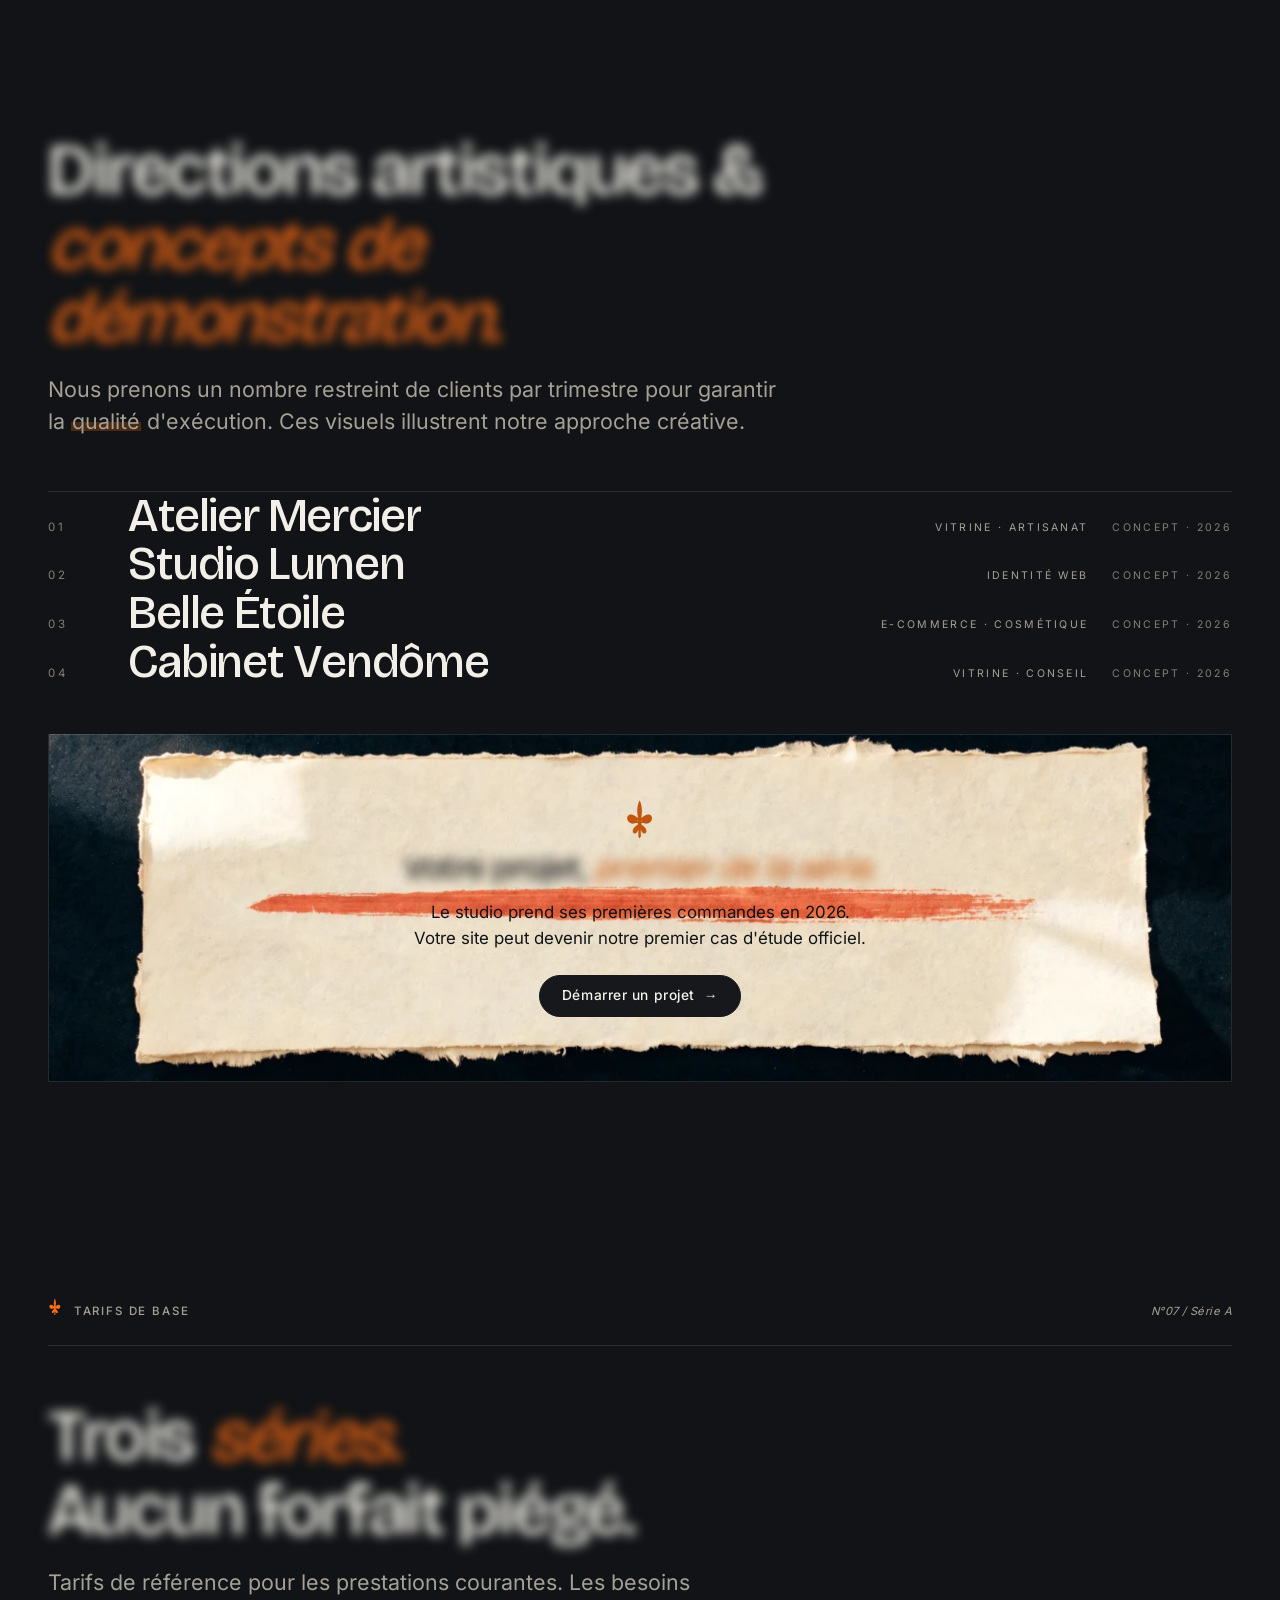
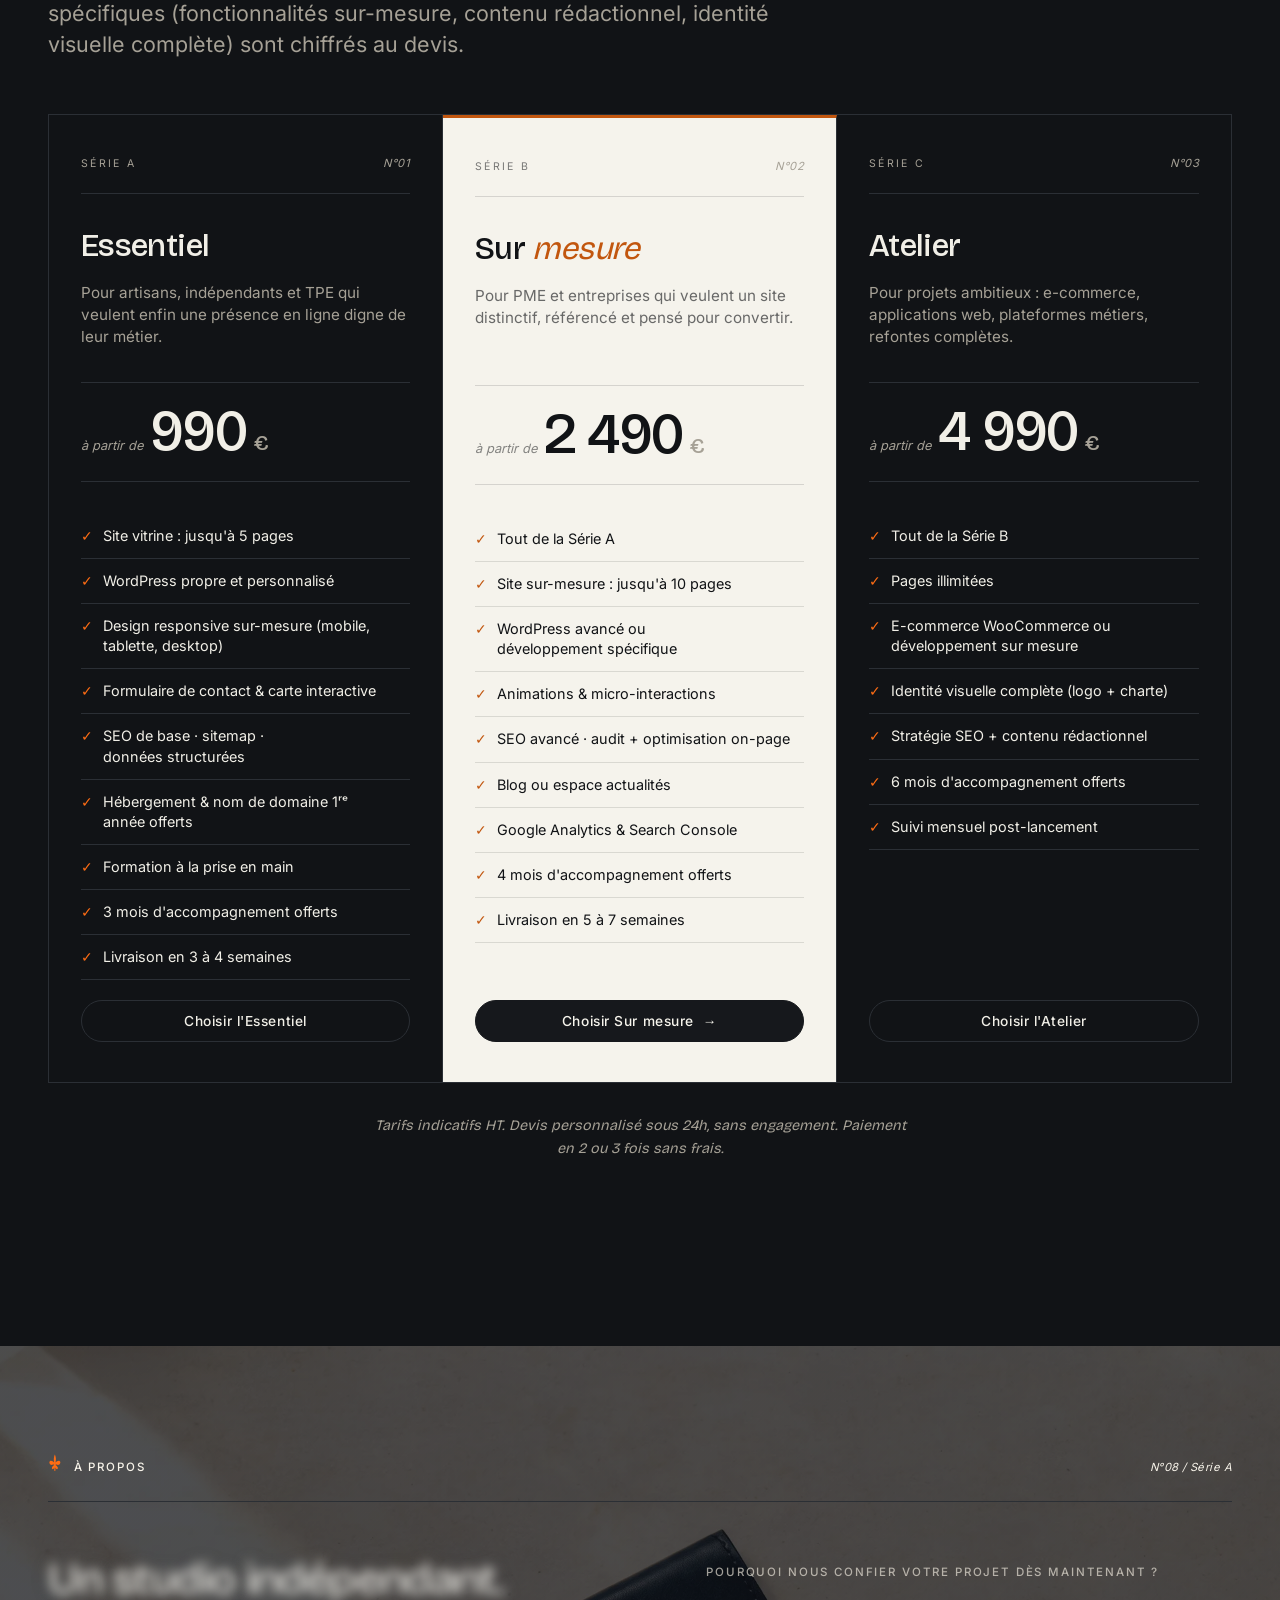
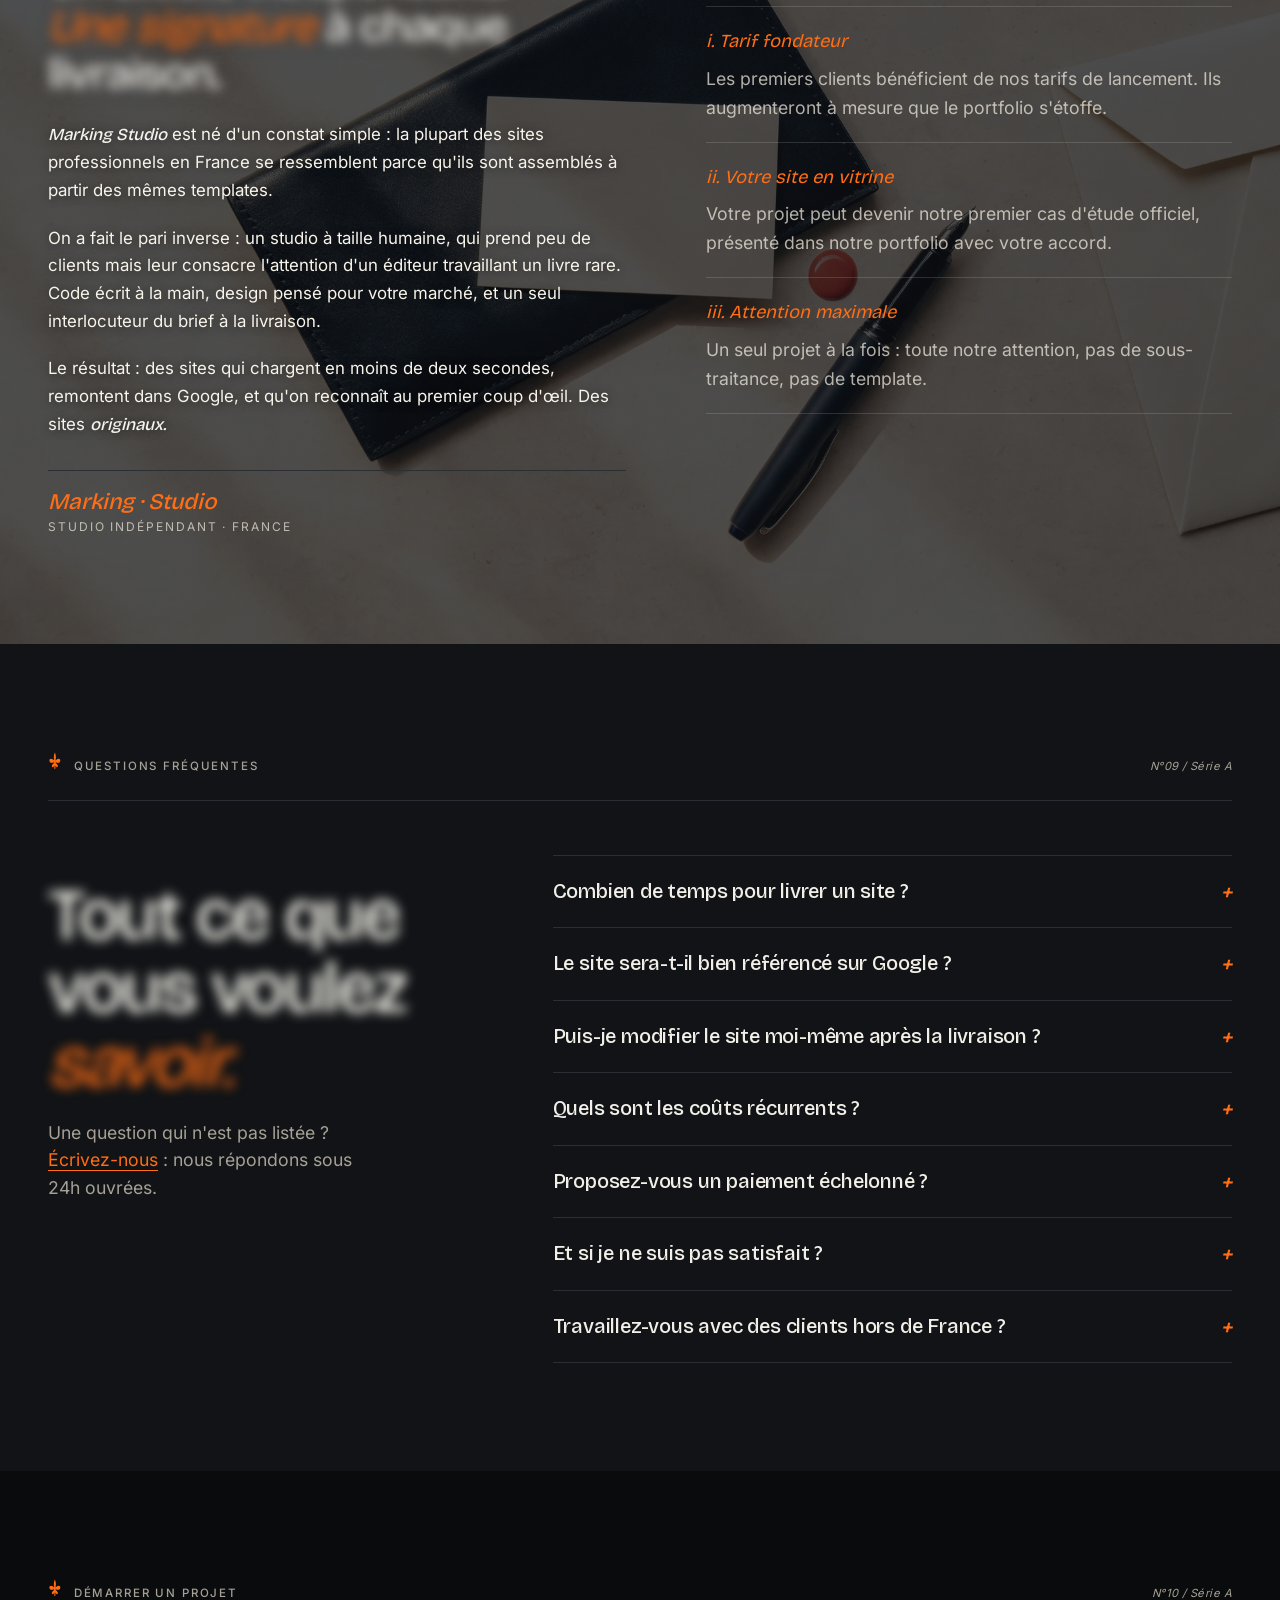
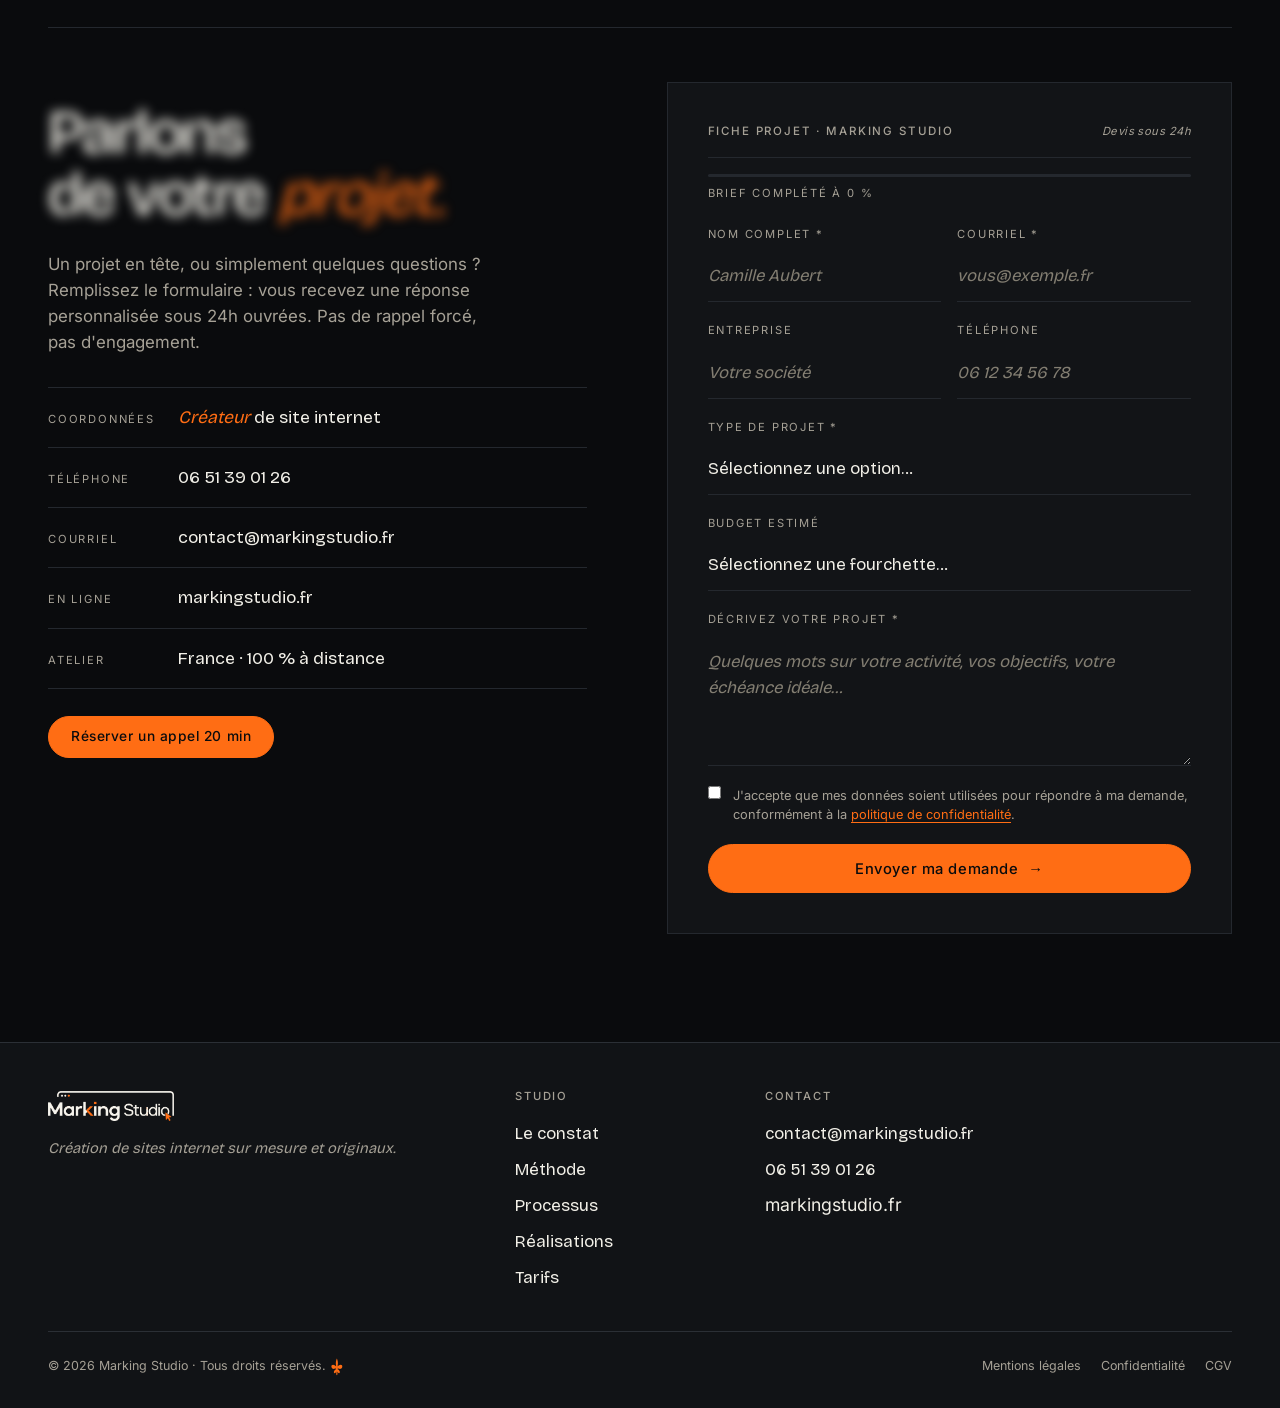
==== commit bddb14d4: "C'est fait et vérifié en navigateur réel. ✅ La cause : l'effet de sortie du hero au scroll ne ciblai" ====
--- a/index.html
+++ b/index.html
@@ -202,7 +202,7 @@
 </section>
 
 <!-- Marquee strip — recto/verso ornament -->
-<div class="marquee" aria-hidden="true">
+<div class="marquee reveal" aria-hidden="true">
   <div class="marquee__inner">
     <span class="marquee__item">Sites vitrines</span>
     <span class="marquee__item"><span><i>Identités</i> web</span></span>
@@ -496,7 +496,7 @@
 
     <div class="journey__experience">
     <ol class="journey__steps" role="list">
-      <li class="journey-step" data-step="1">
+      <li class="journey-step reveal" data-step="1">
         <div class="journey-step__head">
           <span class="journey-step__num"><i>i.</i></span>
           <span class="journey-step__duration">2-3 jours</span>
@@ -513,7 +513,7 @@
         </ul>
       </li>
 
-      <li class="journey-step" data-step="2">
+      <li class="journey-step reveal" data-step="2">
         <div class="journey-step__head">
           <span class="journey-step__num"><i>ii.</i></span>
           <span class="journey-step__duration">1-2 semaines</span>
@@ -530,7 +530,7 @@
         </ul>
       </li>
 
-      <li class="journey-step" data-step="3">
+      <li class="journey-step reveal" data-step="3">
         <div class="journey-step__head">
           <span class="journey-step__num"><i>iii.</i></span>
           <span class="journey-step__duration">2-4 semaines</span>
@@ -547,7 +547,7 @@
         </ul>
       </li>
 
-      <li class="journey-step" data-step="4">
+      <li class="journey-step reveal" data-step="4">
         <div class="journey-step__head">
           <span class="journey-step__num"><i>iv.</i></span>
           <span class="journey-step__duration">Suivi continu</span>
@@ -1142,7 +1142,7 @@
   <div class="container">
 
     <div class="footer__top">
-      <div class="footer__brand">
+      <div class="footer__brand reveal">
         <a href="#hero" class="logo" aria-label="Marking Studio · Accueil">
           <img class="logo__img" src="images/logo-markingstudio-dark.png" alt="Marking Studio" width="829" height="198">
         </a>
@@ -1151,7 +1151,7 @@
         </p>
       </div>
 
-      <div class="footer__col">
+      <div class="footer__col reveal">
         <h4>Studio</h4>
         <ul role="list">
           <li><a href="#pain">Le constat</a></li>
@@ -1162,7 +1162,7 @@
         </ul>
       </div>
 
-      <div class="footer__col">
+      <div class="footer__col reveal">
         <h4>Contact</h4>
         <ul role="list">
           <li><a href="mailto:contact@markingstudio.fr">contact@markingstudio.fr</a></li>
@@ -1173,7 +1173,7 @@
 
     </div>
 
-    <div class="footer__bottom">
+    <div class="footer__bottom reveal" data-reveal-edge>
       <p>© 2026 Marking Studio · Tous droits réservés. <span class="pilcrow" aria-hidden="true"><svg class="fleur" xmlns="http://www.w3.org/2000/svg" viewBox="0 0 100 130" fill="currentColor" aria-hidden="true"><path d="M50 4 C 47 10 44 18 43 28 C 42 36 42 46 44 56 L 44 62 C 38 56 30 50 22 50 C 14 50 8 56 10 66 C 12 76 22 82 32 80 C 38 78 42 74 44 68 L 44 72 L 28 72 L 28 78 L 44 78 L 44 84 C 40 86 34 90 30 96 C 26 104 28 112 34 112 C 40 112 44 106 46 98 L 46 122 L 50 128 L 54 122 L 54 98 C 56 106 60 112 66 112 C 72 112 74 104 70 96 C 66 90 60 86 56 84 L 56 78 L 72 78 L 72 72 L 56 72 L 56 68 C 58 74 62 78 68 80 C 78 82 88 76 90 66 C 92 56 86 50 78 50 C 70 50 62 56 56 62 L 56 56 C 58 46 58 36 57 28 C 56 18 53 10 50 4 Z"/></svg></span></p>
       <ul role="list">
         <li><a href="mentions-legales.html">Mentions légales</a></li>
--- a/css/style.css
+++ b/css/style.css
@@ -225,6 +225,8 @@
   display: flex;
   flex-direction: column;
 }
+/* Scrubbé par JS au scroll (hero scroll exit) — réserve le layer côté compositeur */
+.js .hero__inner { will-change: transform, opacity; }
 
 .hero__strap {
   display: flex; justify-content: space-between; align-items: center;
@@ -240,8 +242,6 @@
   justify-content: center;
   padding-block: clamp(var(--space-12), 8vh, var(--space-24));
 }
-/* Scrubbé par JS au scroll (hero scroll exit) — réserve le layer côté compositeur */
-.js .hero__body { will-change: transform, opacity; }
 
 .hero__title {
   font-family: var(--font-display);
@@ -1513,6 +1513,8 @@
 .pricing__grid .price-card.reveal.is-visible:nth-child(2) { transition-delay: 90ms; }
 .pain__grid .reveal.is-visible:nth-child(3),
 .pricing__grid .price-card.reveal.is-visible:nth-child(3) { transition-delay: 180ms; }
+.footer__top .reveal.is-visible:nth-child(2) { transition-delay: 90ms; }
+.footer__top .reveal.is-visible:nth-child(3) { transition-delay: 180ms; }
 
 /* Le lead suit la cascade des mots du titre qui le précède */
 .section__lead.reveal.is-visible { transition-delay: 140ms; }
@@ -2295,8 +2297,12 @@
   position: relative;
   padding-left: clamp(0.9rem, 2vw, 1.5rem);
   opacity: 0.45;
-  transition: opacity 400ms var(--ease);
-}
+  transition: opacity 400ms var(--ease), transform 480ms var(--ease);
+}
+/* Compose le reveal bidirectionnel avec le tamisage cinématique : hors
+   viewport l'étape est rangée (opacity 0, prime sur is-active) ; visible
+   mais non active, elle reste tamisée à 0.45. */
+.journey__experience.is-cinematic .journey-step.reveal:not(.is-visible) { opacity: 0; }
 .journey__experience.is-cinematic .journey-step::before {
   content: '';
   position: absolute;
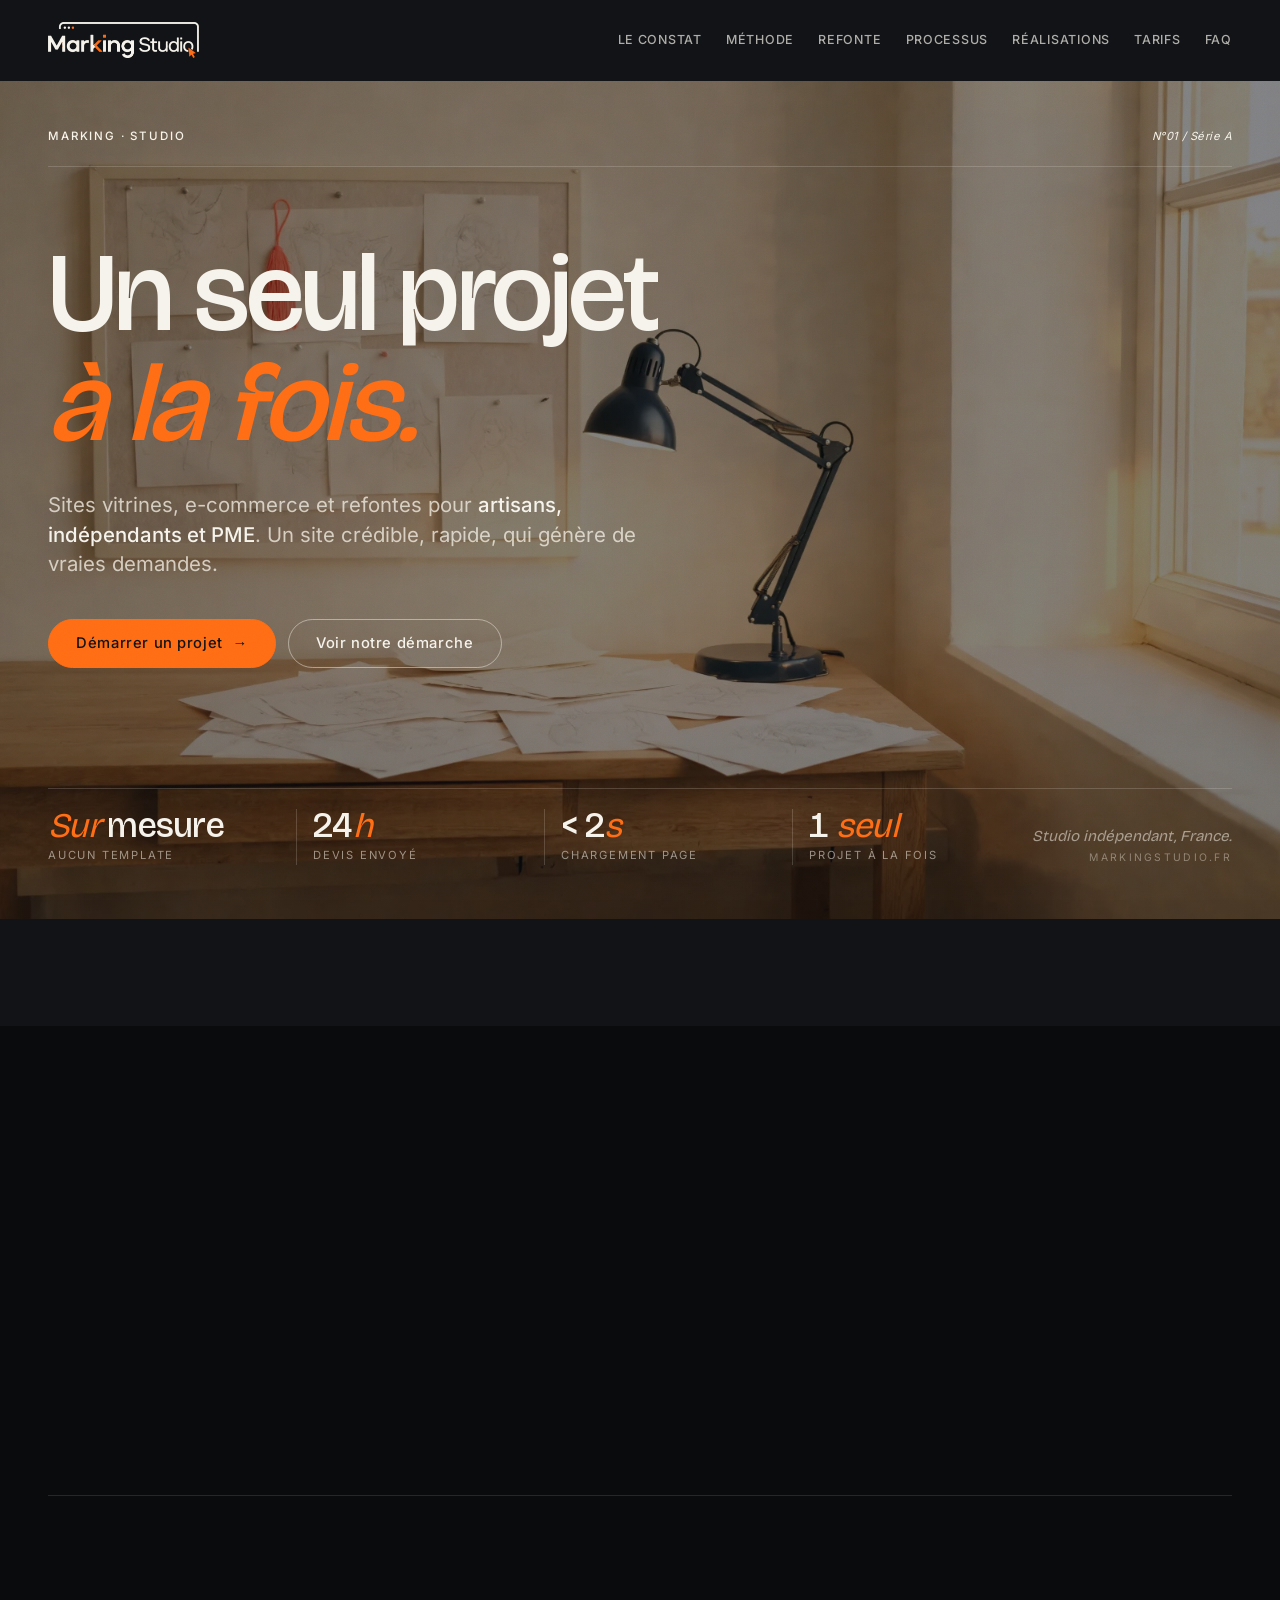
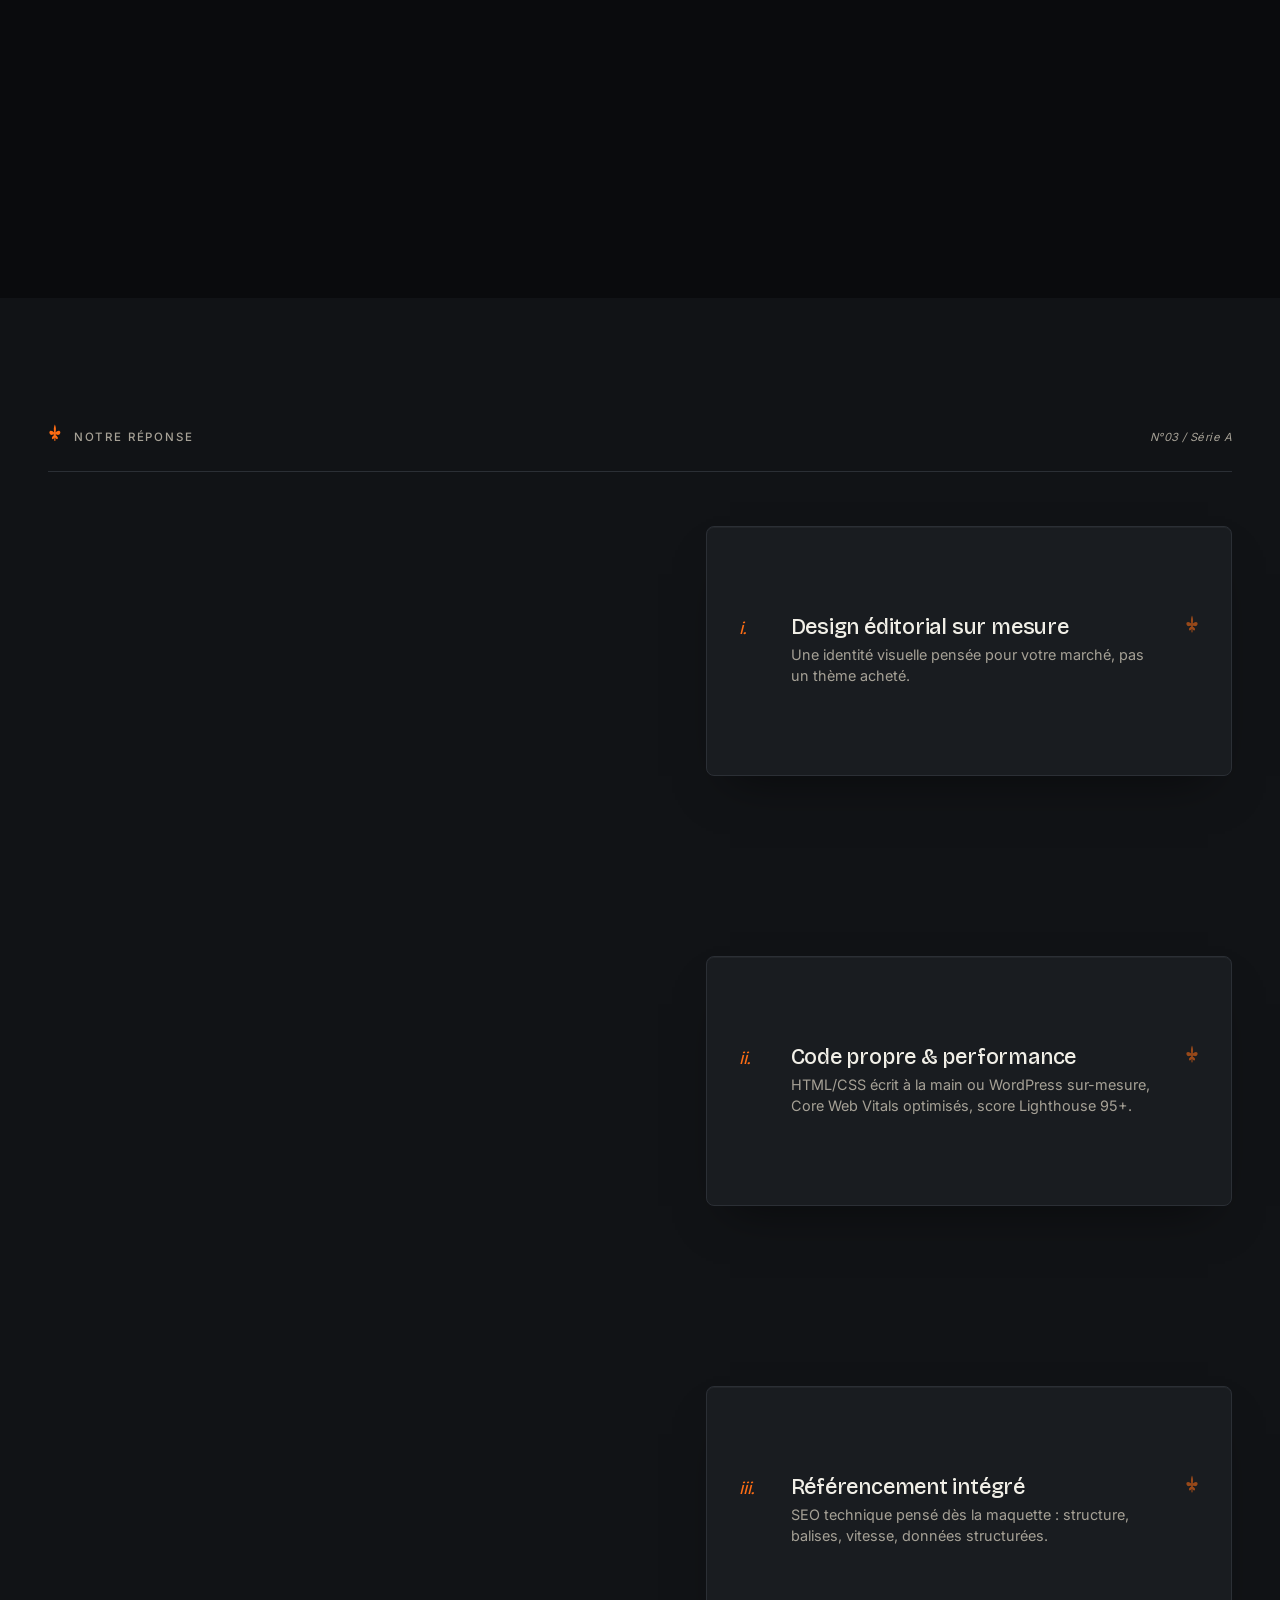
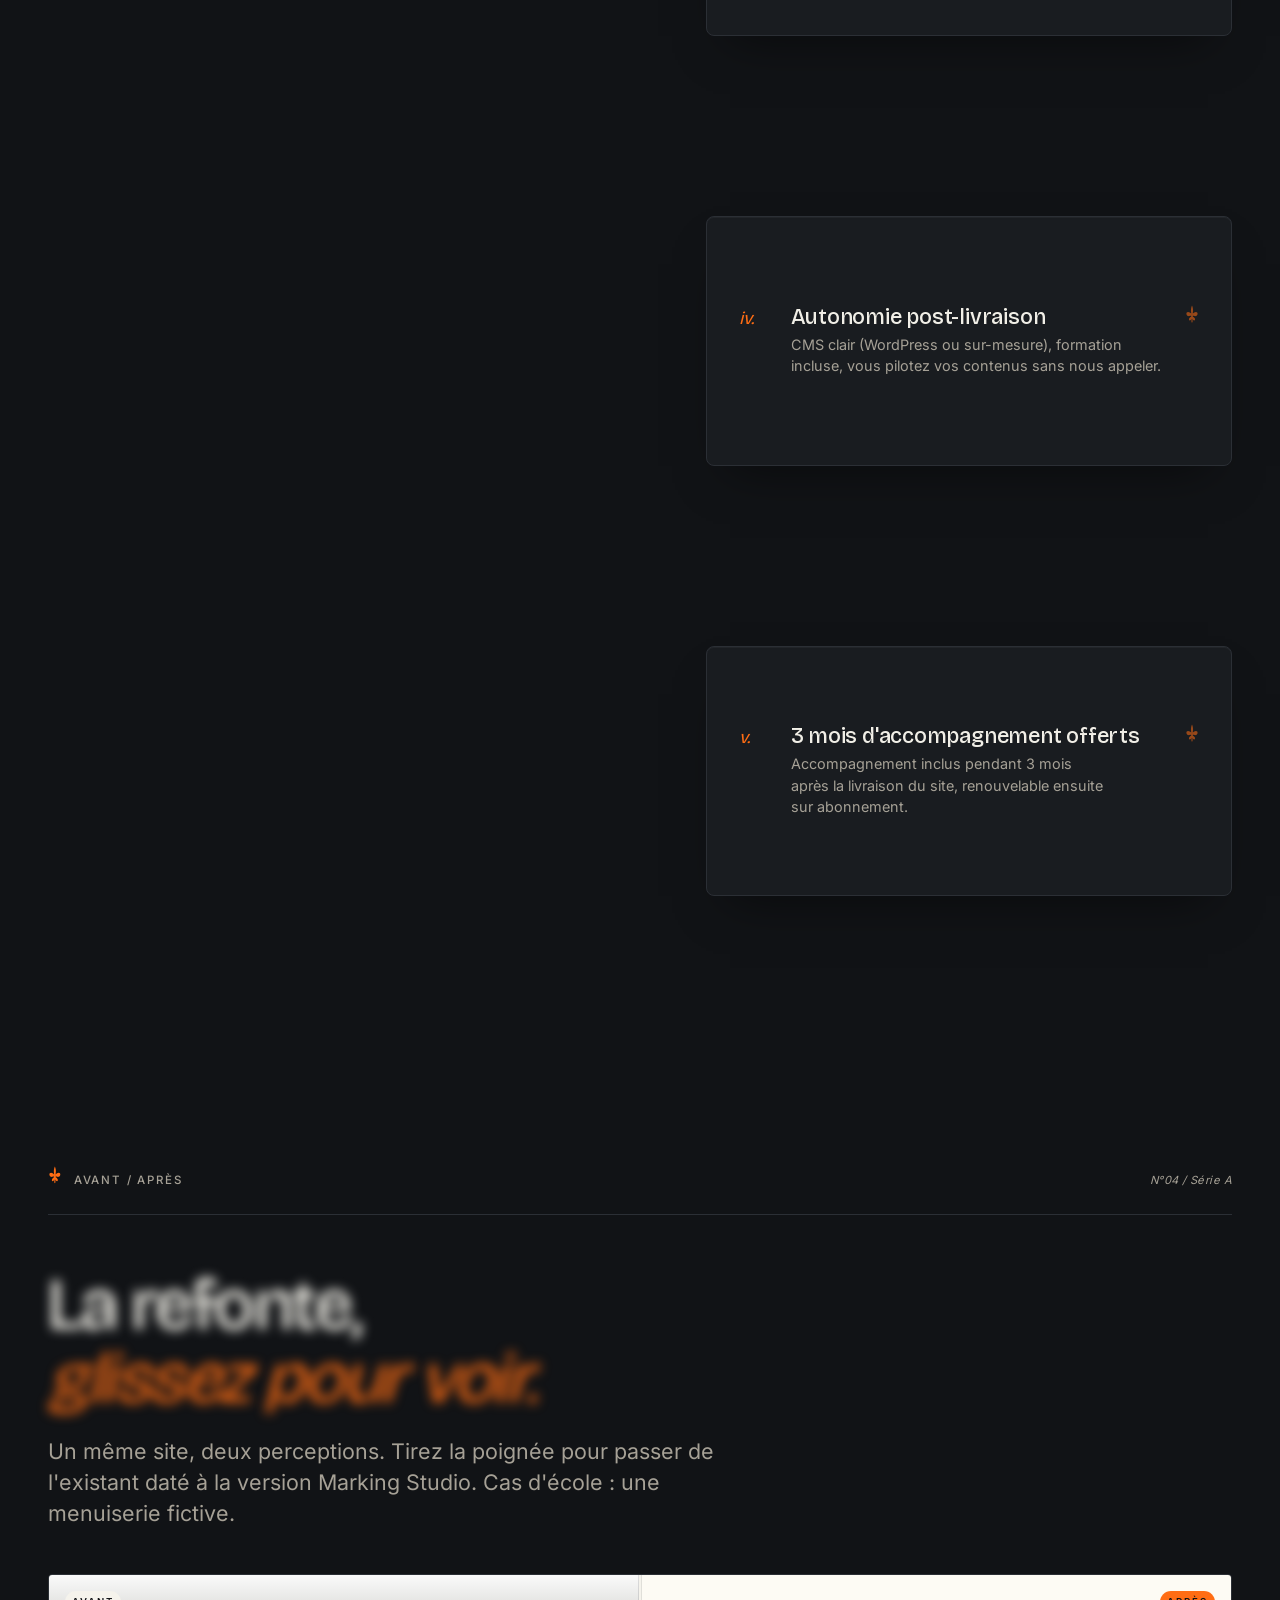
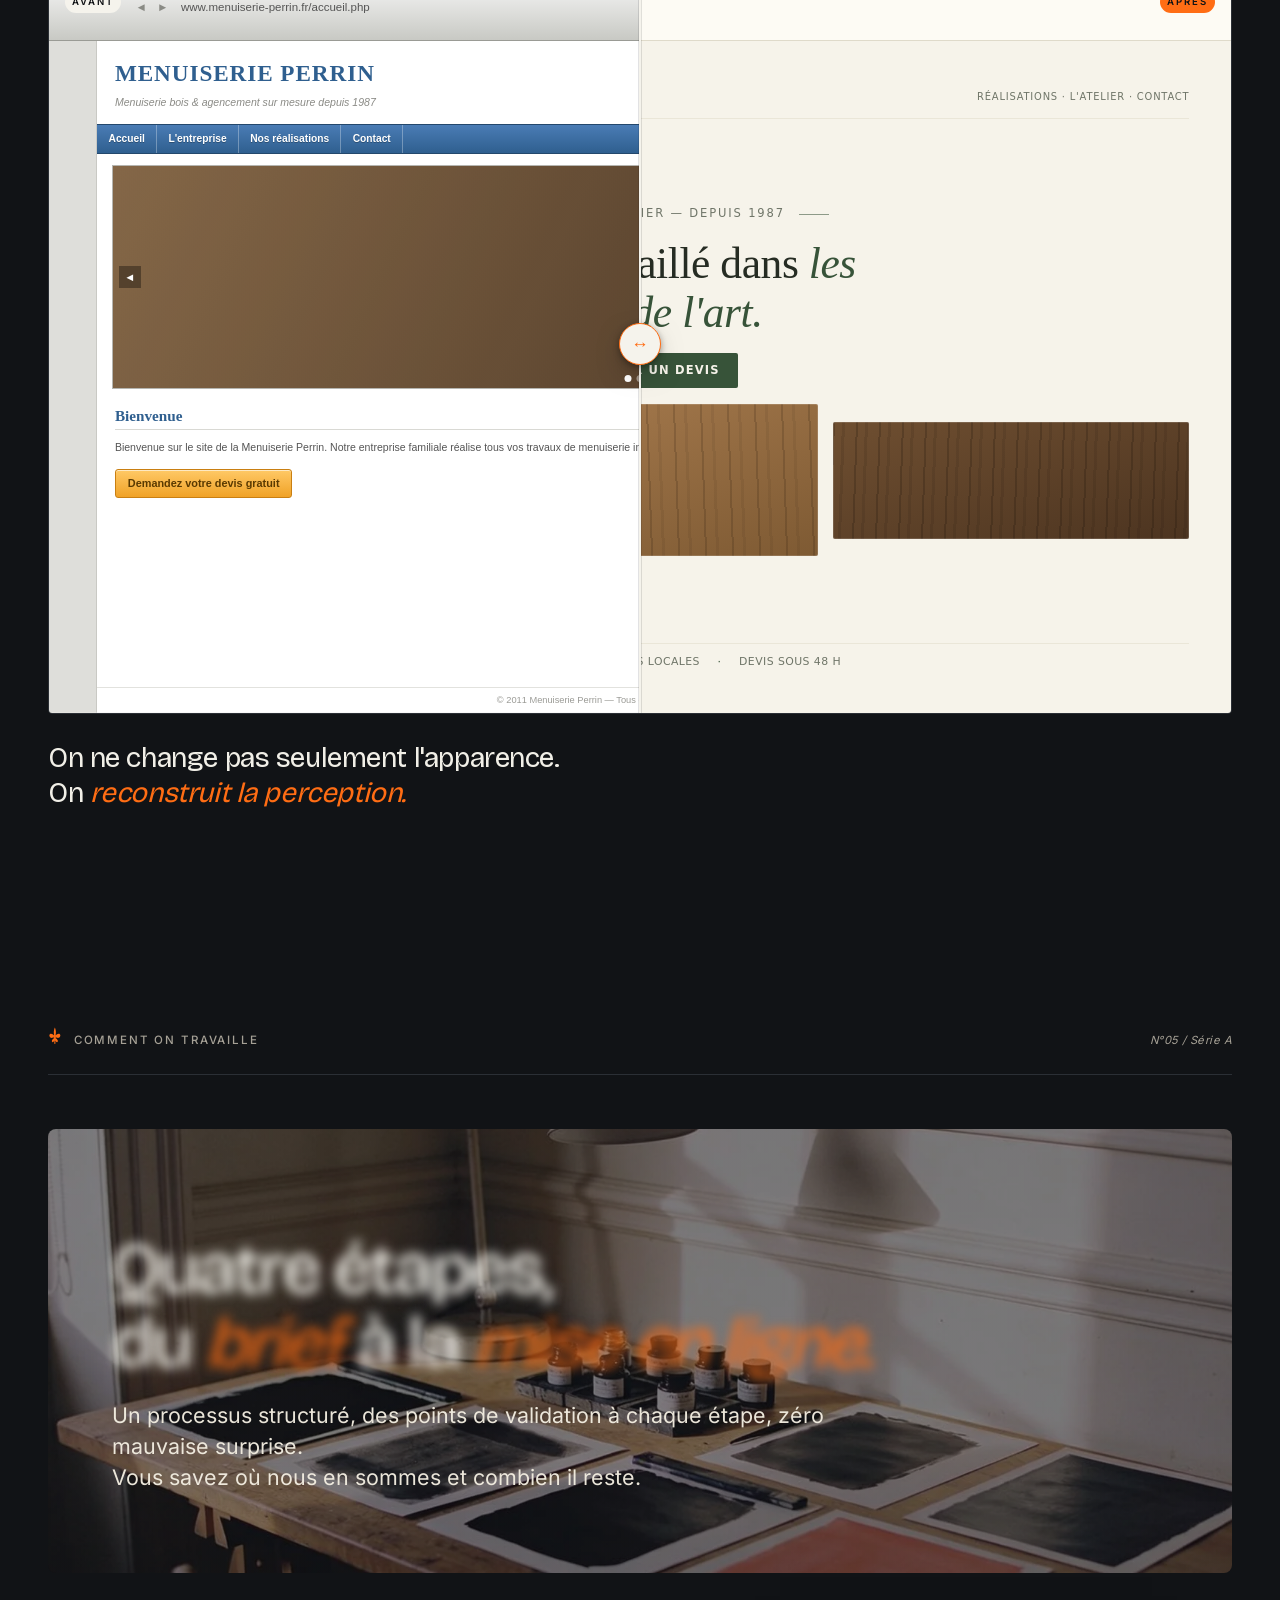
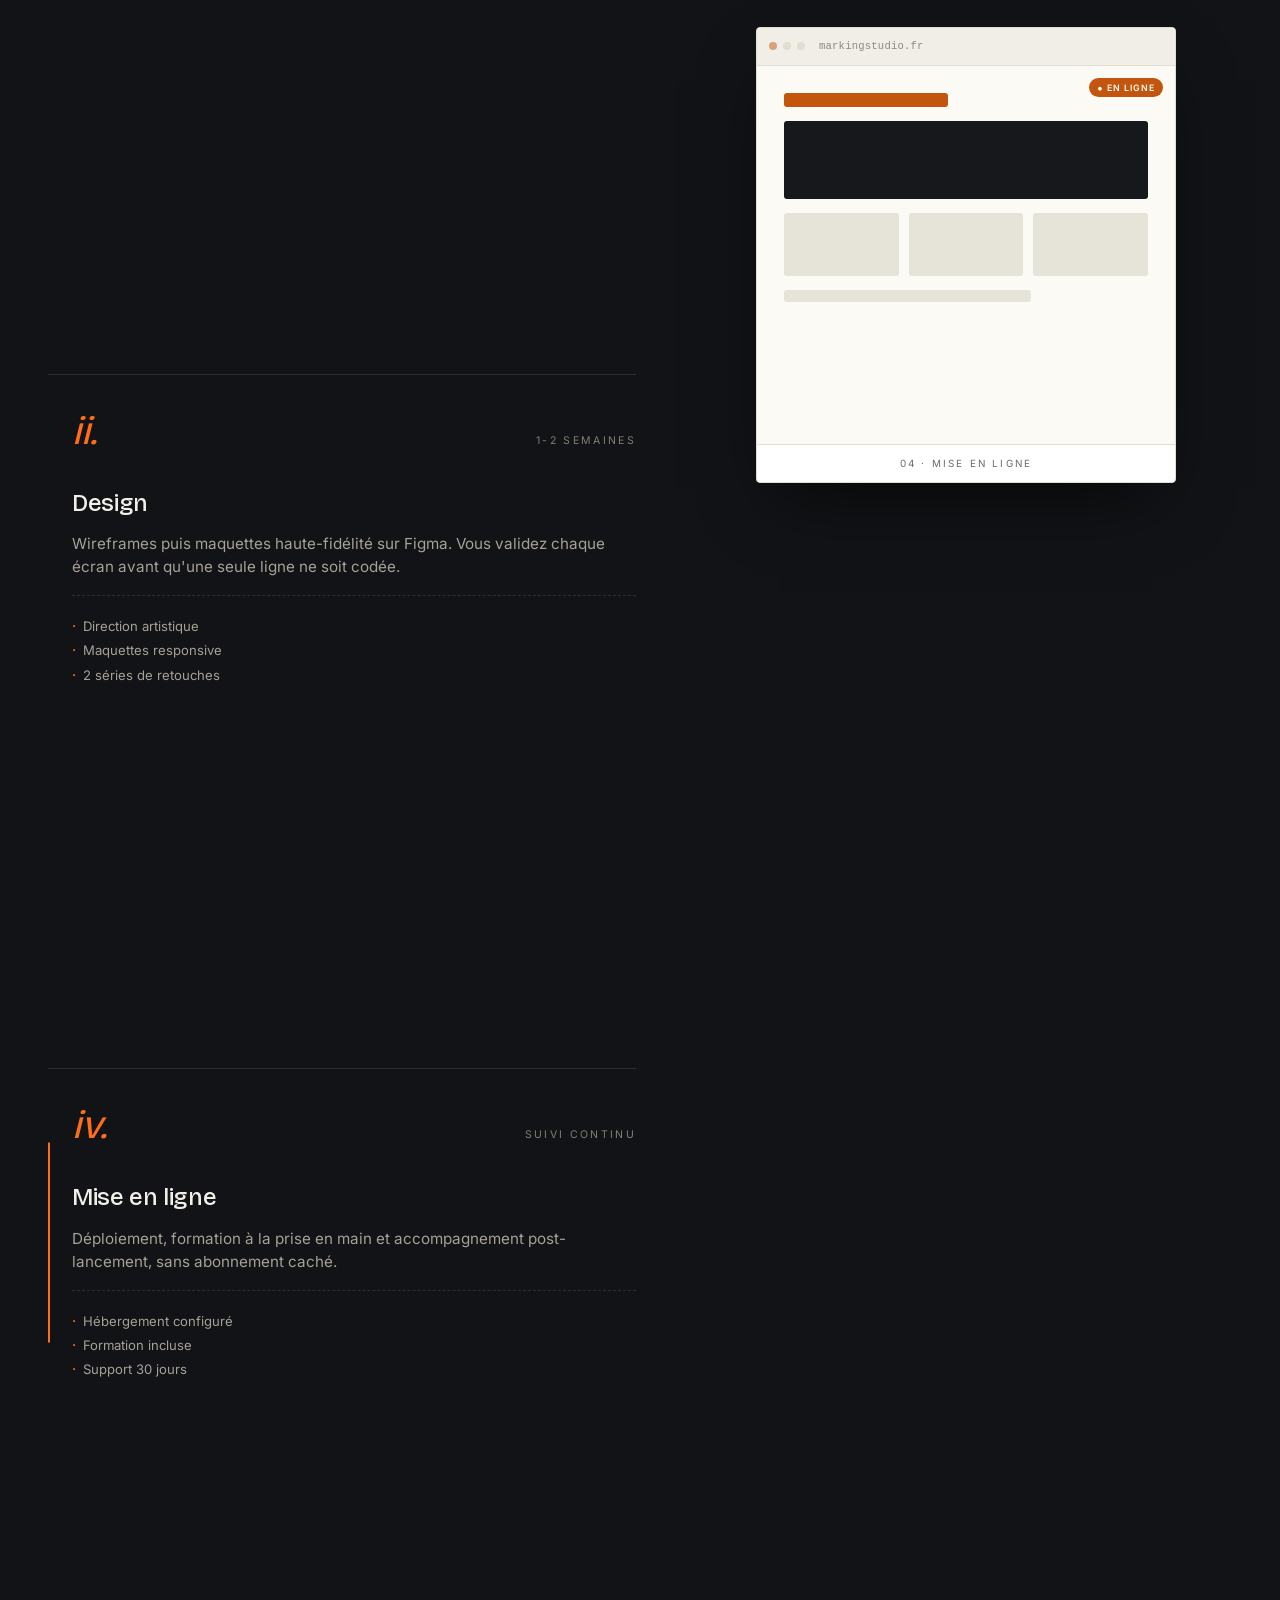
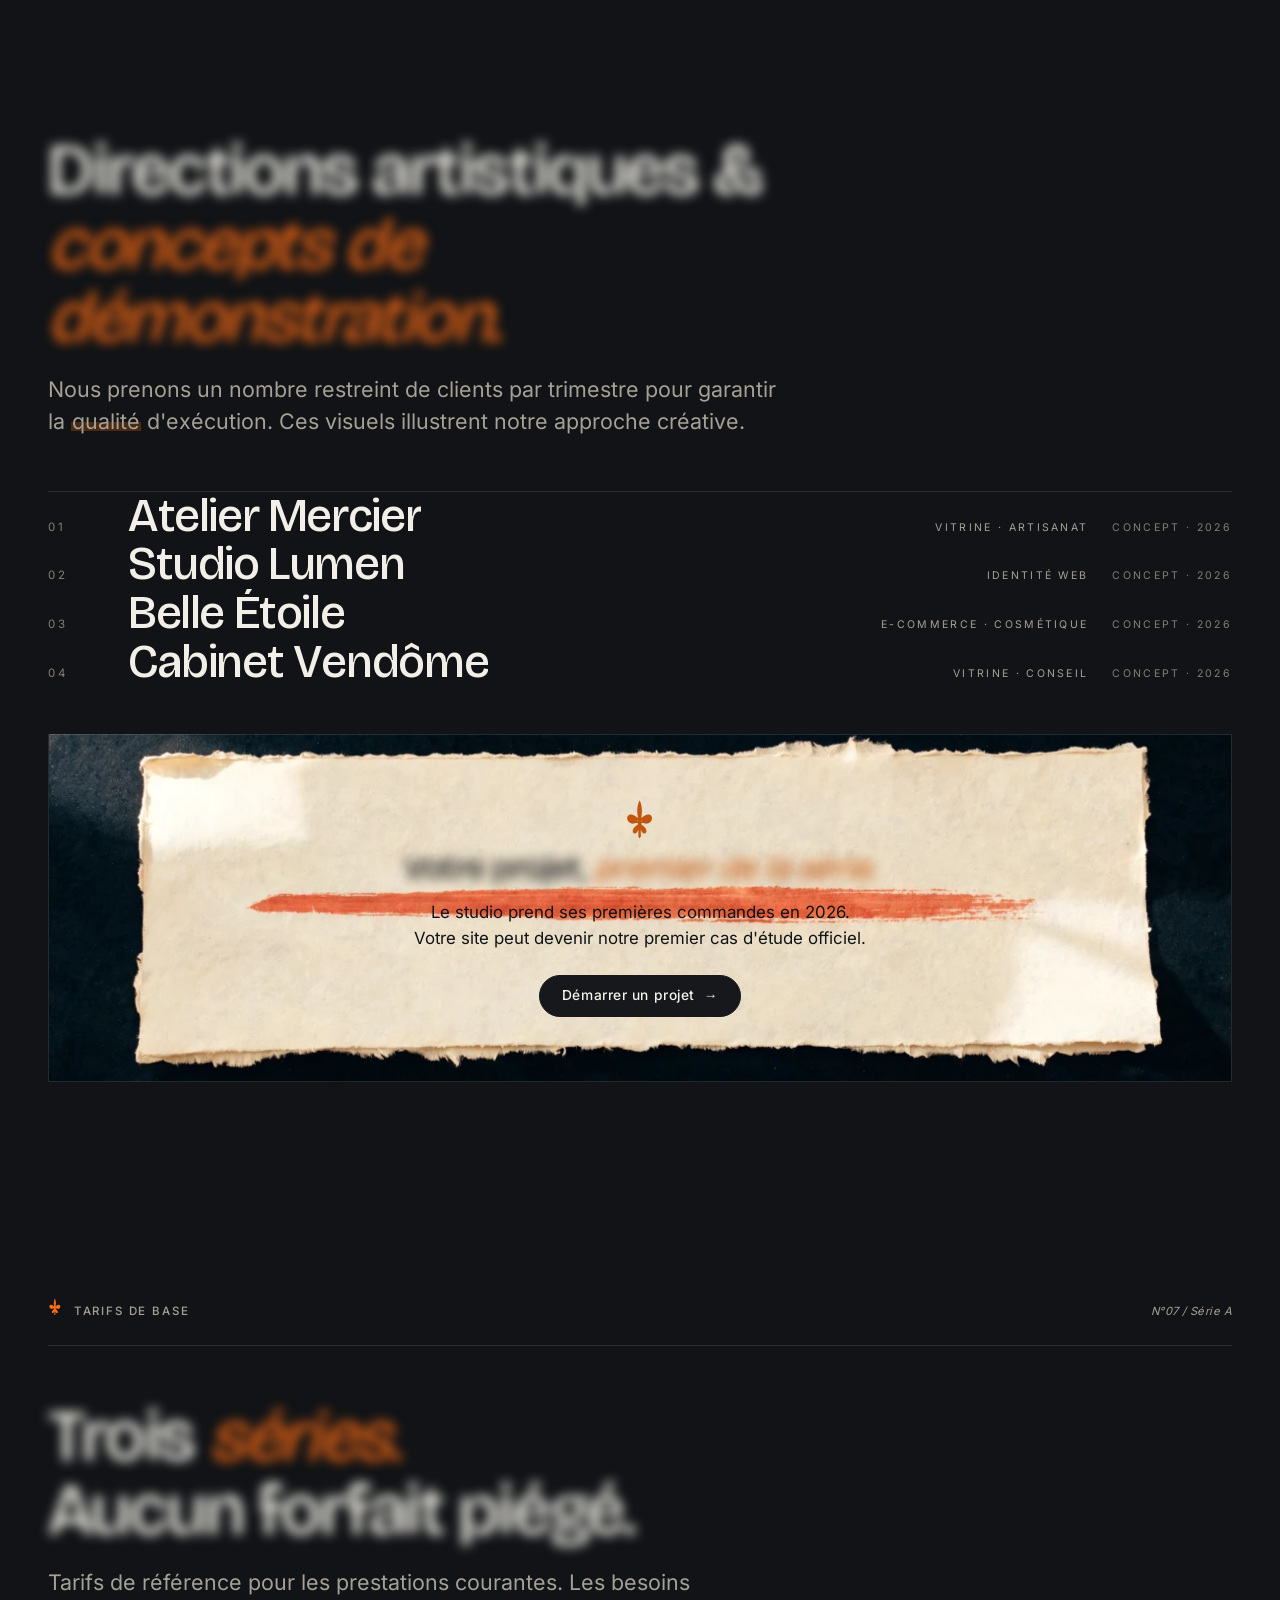
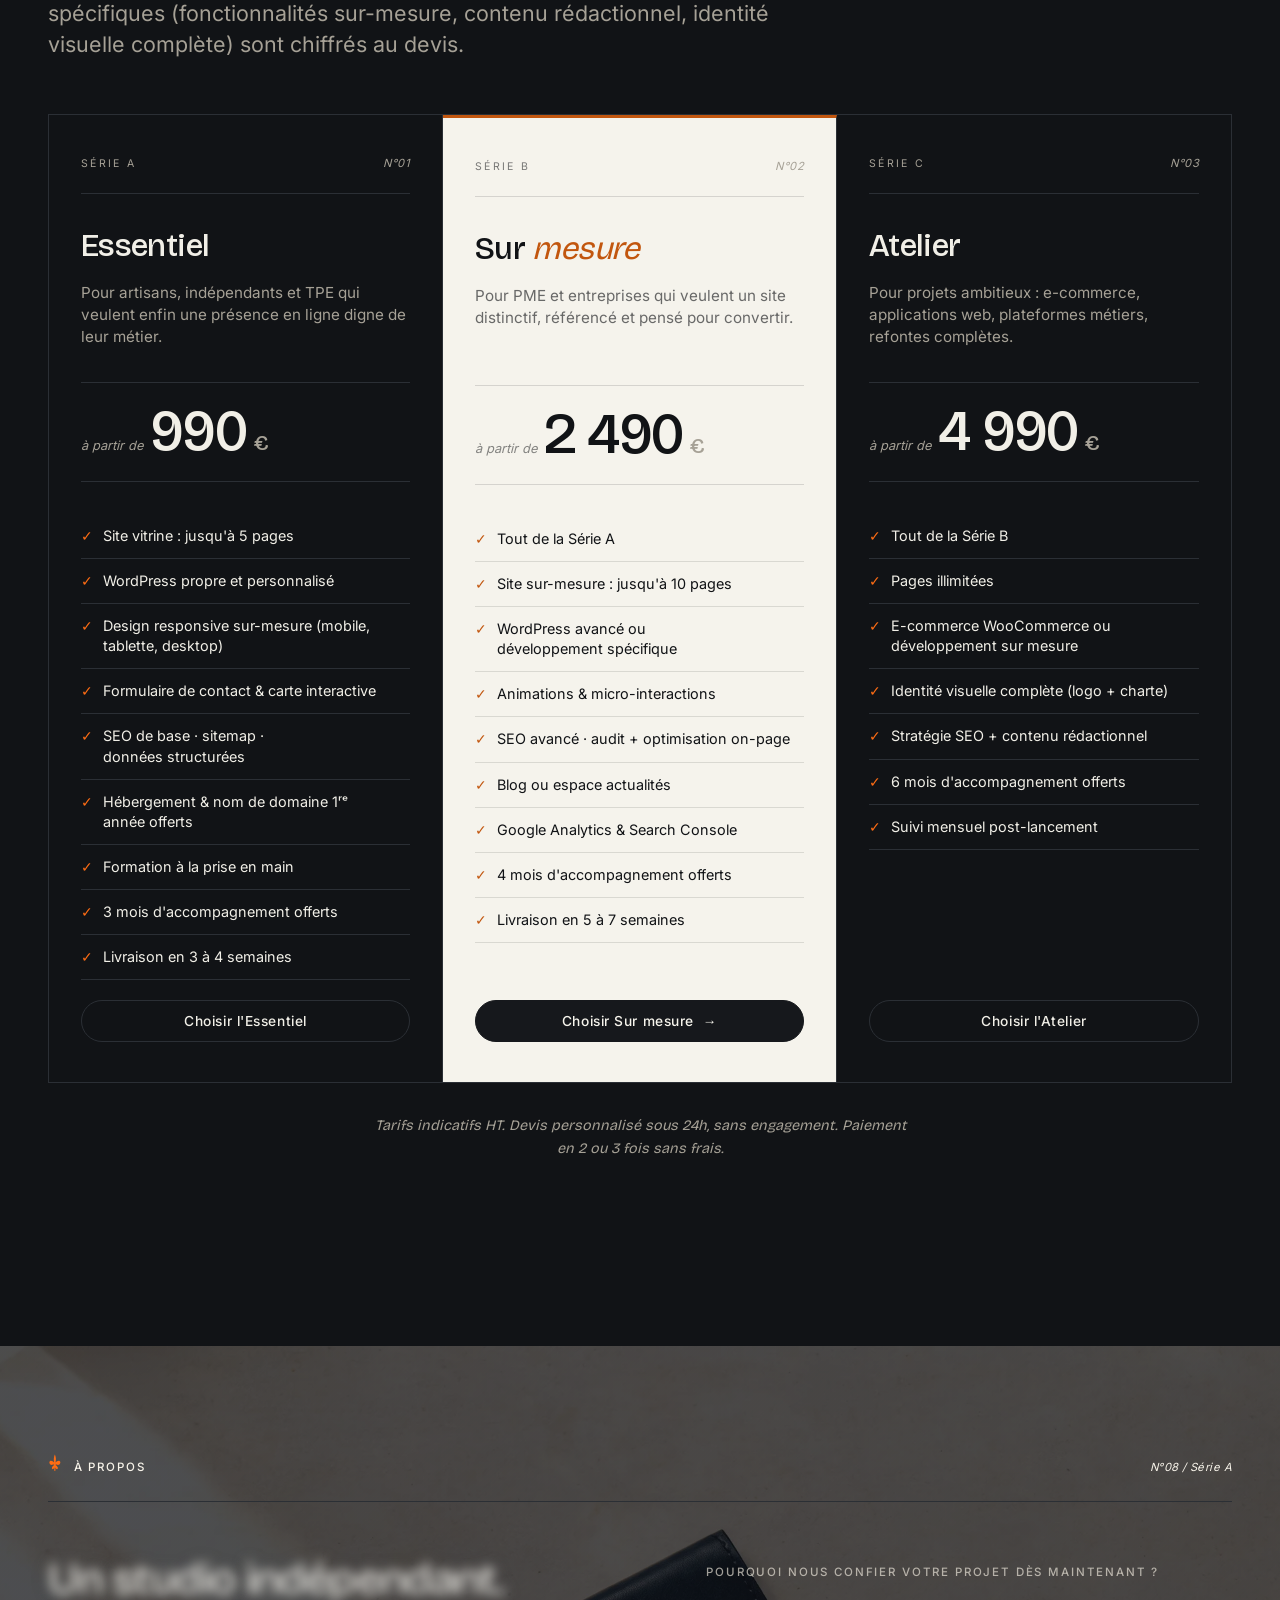
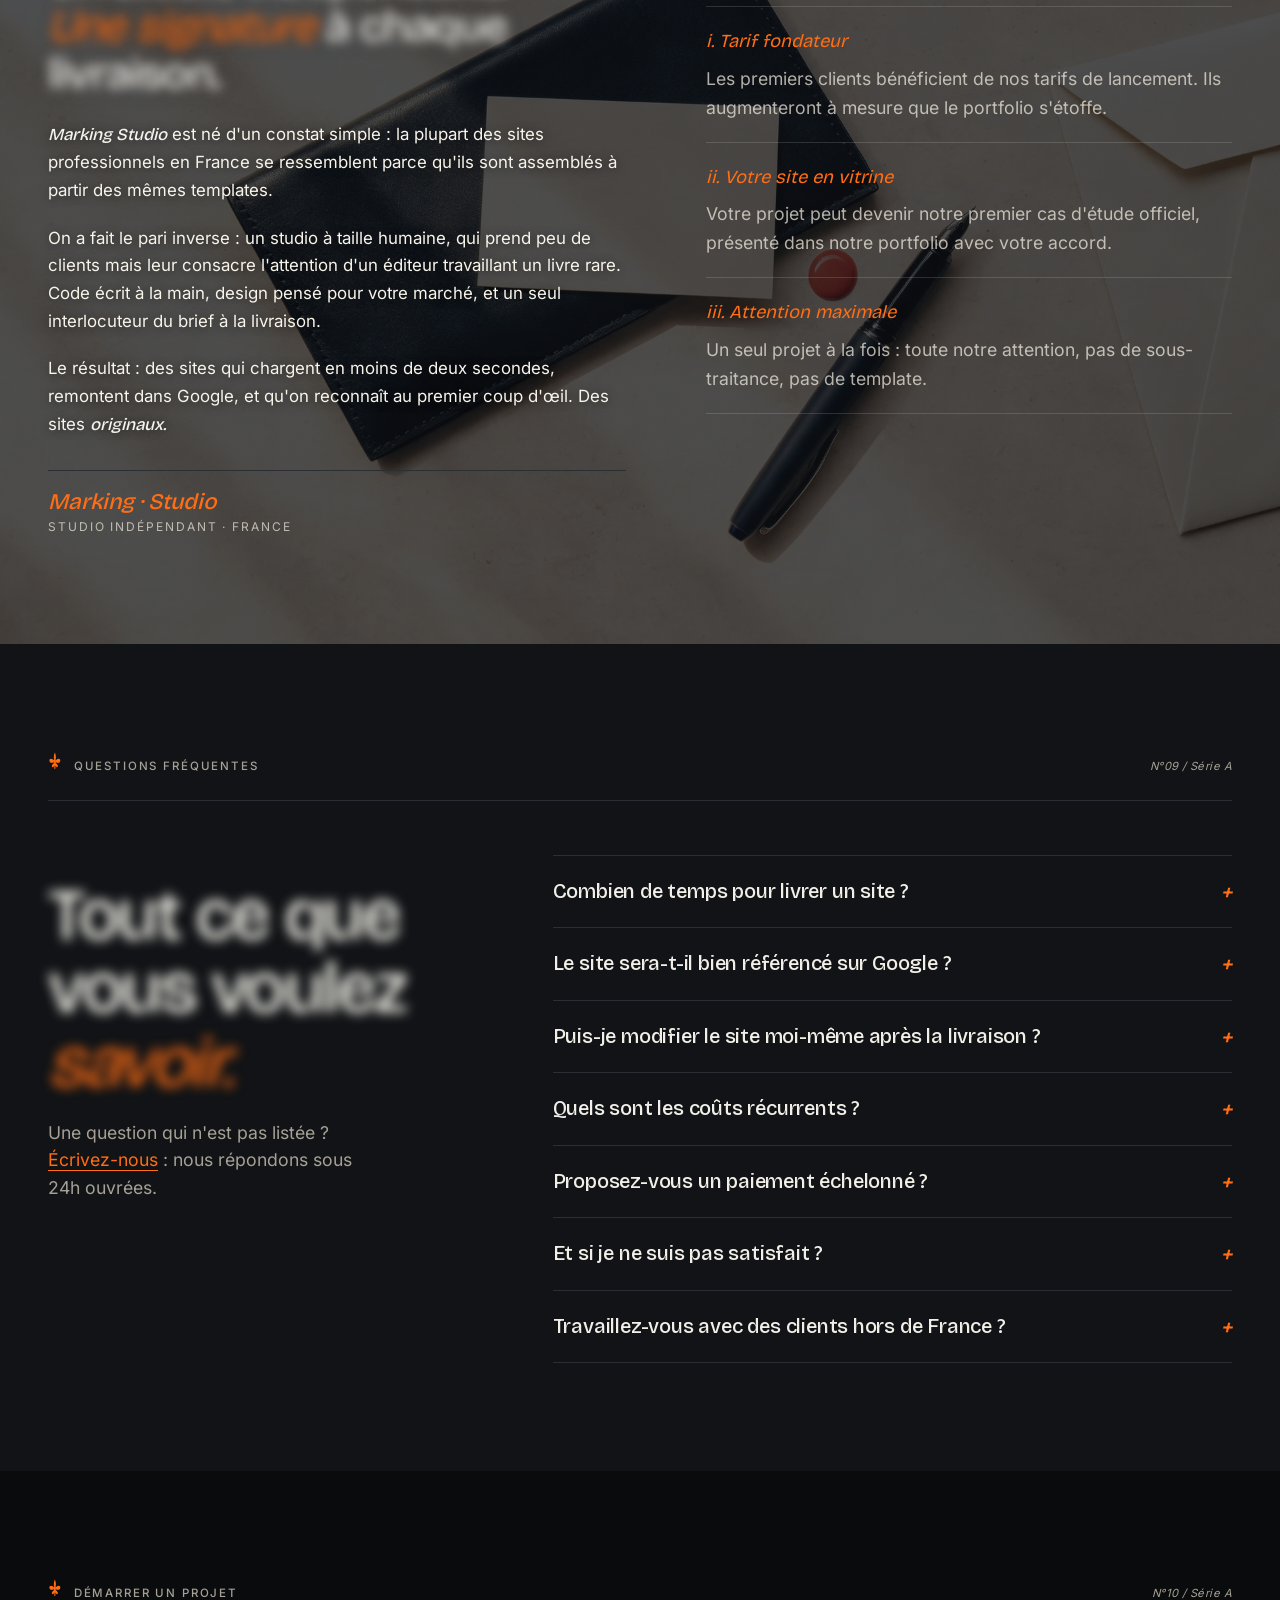
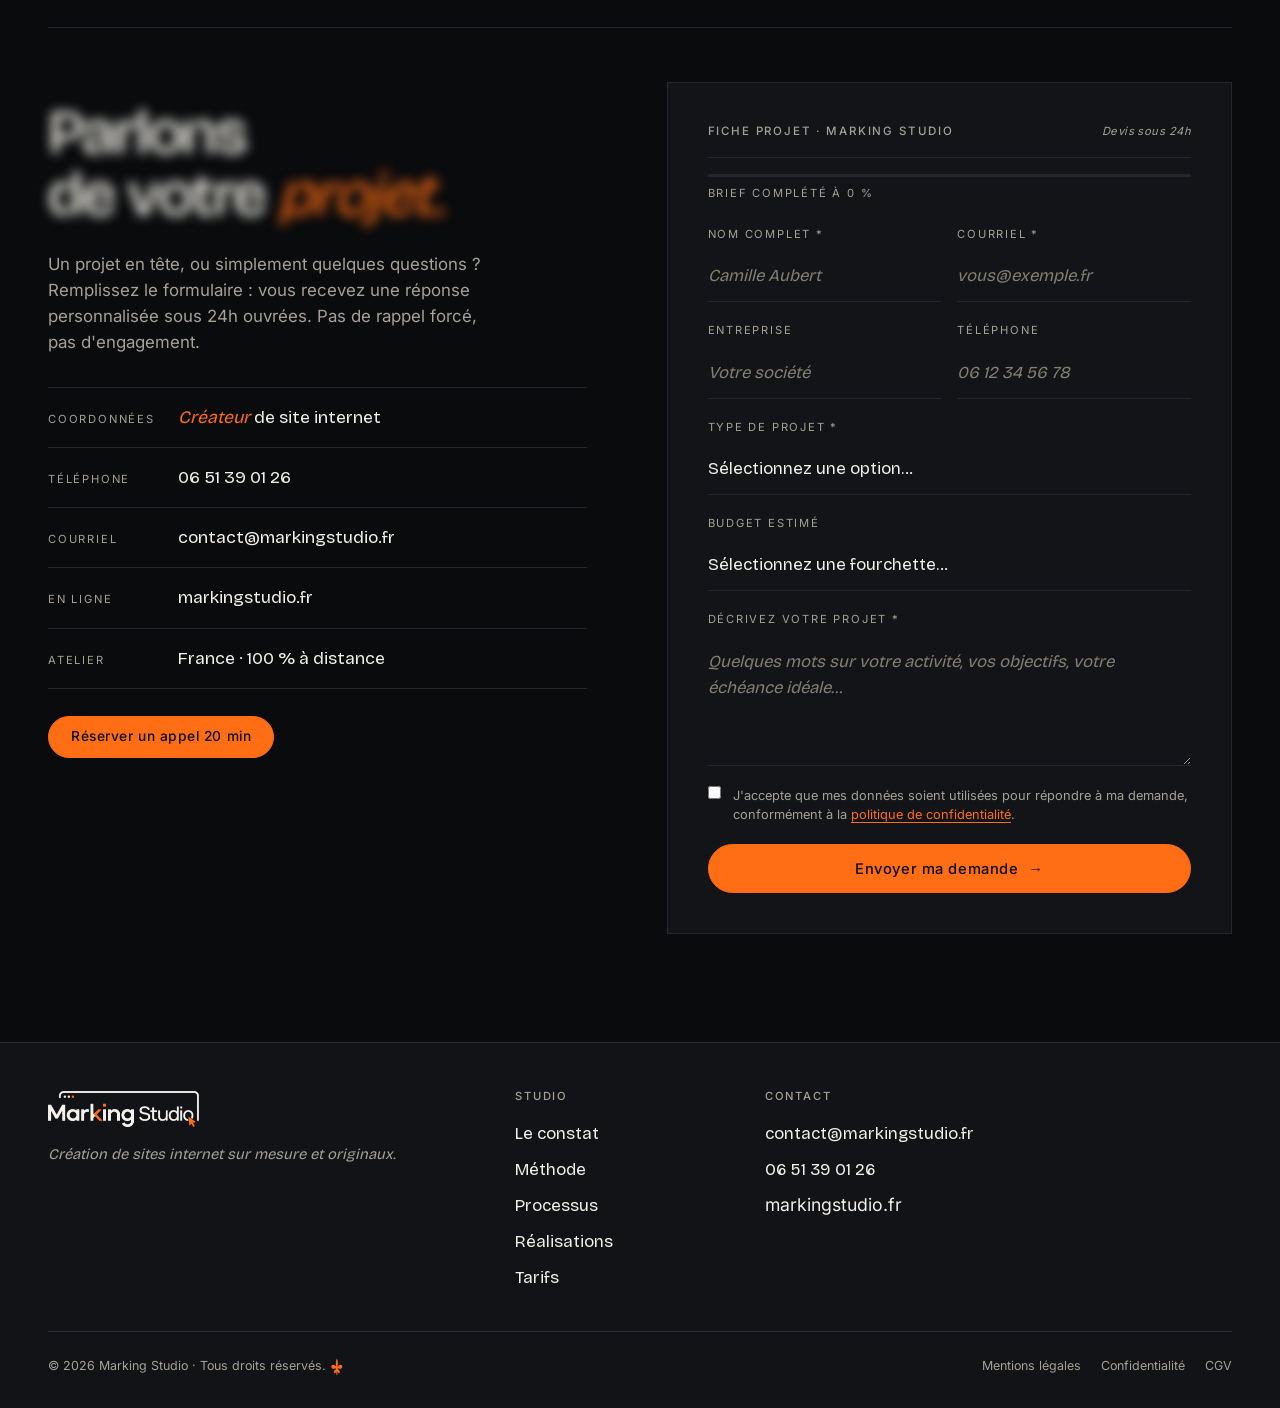
==== commit eb5d176c: "C'est fait et vérifié en navigateur réel. ✅ La série est complète — les trois blocs du constat jouen" ====
--- a/index.html
+++ b/index.html
@@ -103,7 +103,7 @@
 <header class="header" id="header">
   <div class="container header__inner">
     <a href="#hero" class="logo" aria-label="Marking Studio · Accueil">
-      <img class="logo__img" src="images/logo-markingstudio-dark.png" alt="Marking Studio" width="829" height="198">
+      <img class="logo__img" src="images/logo-markingstudio-dark@2x.png" alt="Marking Studio" width="301" height="72">
     </a>
 
     <nav class="nav" aria-label="Navigation principale">
@@ -248,17 +248,30 @@
     </div>
 
     <div class="pain__grid">
-      <article class="pain-item reveal">
-        <div class="pain-item__num">i.</div>
-        <h3>Vos visiteurs partent en quelques secondes.</h3>
-        <p>
-          Site lent, mobile cassé, hiérarchie confuse : chaque friction
-          renvoie vos prospects vers le concurrent juste en dessous
-          dans Google.
-        </p>
+      <!-- Item i. « visiteur qui part » — le contenu dérive vers la gauche puis
+           file hors du cadre après 3 s, comme le visiteur qu'il décrit ; un clic
+           sur la case le fait revenir (voir main.js). -->
+      <article class="pain-item pain-item--visitor reveal">
+        <div class="pain-item__body">
+          <div class="pain-item__num">i.</div>
+          <h3>Vos visiteurs partent en quelques secondes.</h3>
+          <p>
+            Site lent, mobile cassé, hiérarchie confuse : chaque friction
+            renvoie vos prospects vers le concurrent juste en dessous
+            dans Google.
+          </p>
+        </div>
+        <button class="pain-item__return" type="button" disabled>
+          <span class="pain-item__return-num" aria-hidden="true">i.</span>
+          <span><span class="em-italic">Parti chez le concurrent.</span><br>Cliquez pour le faire revenir.</span>
+        </button>
       </article>
 
-      <article class="pain-item reveal">
+      <!-- Item ii. « introuvable sur Google » — le contenu n'apparaît pas :
+           titre et texte restent fantômes (flou fort, quasi transparents),
+           comme un site absent de l'index ; un clic « indexe » le bloc et fait
+           la mise au point (voir main.js). -->
+      <article class="pain-item pain-item--unindexed reveal">
         <div class="pain-item__num">ii.</div>
         <h3>Vous n'apparaissez pas sur Google.</h3>
         <p>
@@ -266,16 +279,28 @@
           Vous payez de la publicité pour générer le trafic
           que votre site devrait déjà attirer.
         </p>
+        <button class="pain-item__return" type="button" disabled>
+          <span><span class="em-italic">Introuvable sur Google.</span><br>Cliquez pour l'indexer.</span>
+        </button>
       </article>
 
-      <article class="pain-item reveal">
-        <div class="pain-item__num">iii.</div>
-        <h3>Vous ressemblez à tout le monde.</h3>
-        <p>
-          Mêmes templates, mêmes blocs, mêmes photos.
-          Dans un marché saturé, l'identité visuelle n'est plus
-          un luxe : c'est ce qui fait qu'on vous choisit.
-        </p>
+      <!-- Item iii. « vous ressemblez à tout le monde » — le contenu se
+           duplique en échos identiques décalés derrière l'original (mêmes
+           templates, mêmes blocs…) ; un clic « démarque » le bloc et disperse
+           les clones (échos créés et pilotés par main.js). -->
+      <article class="pain-item pain-item--cloned reveal">
+        <div class="pain-item__body">
+          <div class="pain-item__num">iii.</div>
+          <h3>Vous ressemblez à tout le monde.</h3>
+          <p>
+            Mêmes templates, mêmes blocs, mêmes photos.
+            Dans un marché saturé, l'identité visuelle n'est plus
+            un luxe : c'est ce qui fait qu'on vous choisit.
+          </p>
+        </div>
+        <button class="pain-item__return" type="button" disabled>
+          <span class="em-italic">Cliquez pour vous démarquer.</span>
+        </button>
       </article>
     </div>
 
@@ -1144,7 +1169,7 @@
     <div class="footer__top">
       <div class="footer__brand reveal">
         <a href="#hero" class="logo" aria-label="Marking Studio · Accueil">
-          <img class="logo__img" src="images/logo-markingstudio-dark.png" alt="Marking Studio" width="829" height="198">
+          <img class="logo__img" src="images/logo-markingstudio-dark@2x.png" alt="Marking Studio" width="301" height="72">
         </a>
         <p>
           Création de sites internet sur mesure et originaux.
--- a/css/style.css
+++ b/css/style.css
@@ -72,7 +72,7 @@
 
 /* Logo — "Marking · Studio" set in the same Didone as the card */
 .logo { display: inline-flex; align-items: baseline; gap: 0.35em; color: var(--text); }
-.logo__img { display: block; height: 30px; width: auto; }
+.logo__img { display: block; height: 36px; width: auto; }
 .logo__mark {
   font-family: var(--font-display);
   font-size: 1.5rem;
@@ -470,6 +470,159 @@
   color: var(--text-muted);
   line-height: 1.55;
 }
+
+/* Item i. « visiteur qui part » — mise en scène du texte qu'il porte :
+   le contenu dérive lentement vers la gauche (3 s, .is-drifting) puis file
+   hors du cadre d'un coup (.is-gone), comme un visiteur qui abandonne la
+   page. Le bouton plein-case, révélé une fois le bloc parti, le fait
+   revenir. Classes posées par main.js ; jamais sous prefers-reduced-motion. */
+.pain-item--visitor {
+  position: relative;
+  overflow: hidden;
+}
+.pain-item__body {
+  display: flex;
+  flex-direction: column;
+  gap: var(--space-4);
+  transition: transform 600ms var(--ease), opacity 600ms var(--ease), filter 600ms var(--ease);
+}
+.pain-item--visitor.is-drifting .pain-item__body {
+  transform: translateX(-22px);
+  transition: transform 3000ms cubic-bezier(0.4, 0, 0.7, 1);
+}
+.pain-item--visitor.is-gone .pain-item__body {
+  transform: translateX(-140%);
+  opacity: 0;
+  filter: blur(5px);
+  transition:
+    transform 420ms cubic-bezier(0.6, -0.05, 0.9, 0.4),
+    opacity 320ms ease-out 80ms,
+    filter 420ms ease-in;
+}
+.pain-item__return {
+  position: absolute;
+  inset: 0;
+  display: flex;
+  flex-direction: column;
+  align-items: flex-start;
+  justify-content: flex-end;
+  gap: var(--space-4);
+  padding: var(--space-10) var(--space-6) var(--space-8);
+  background: none;
+  border: 0;
+  text-align: left;
+  font-family: var(--font-body);
+  font-size: 0.9rem;
+  line-height: 1.5;
+  color: var(--text-faint);
+  opacity: 0;
+  pointer-events: none;
+  transition: opacity 400ms var(--ease), color 200ms var(--ease);
+}
+.pain-item__return-num {
+  font-family: var(--font-display);
+  font-style: italic;
+  font-size: 0.9rem;
+  color: var(--text-faint);
+}
+.pain-item__return .em-italic { color: var(--accent); }
+.pain-item--visitor.is-gone .pain-item__return,
+.pain-item--unindexed.is-ghost .pain-item__return,
+.pain-item--cloned.is-cloned:not(.is-unique) .pain-item__return {
+  opacity: 1;
+  pointer-events: auto;
+  cursor: pointer;
+  transition-delay: 350ms;
+}
+.pain-item--visitor.is-gone .pain-item__return:hover,
+.pain-item--visitor.is-gone .pain-item__return:focus-visible,
+.pain-item--unindexed.is-ghost .pain-item__return:hover,
+.pain-item--unindexed.is-ghost .pain-item__return:focus-visible,
+.pain-item--cloned.is-cloned:not(.is-unique) .pain-item__return:hover,
+.pain-item--cloned.is-cloned:not(.is-unique) .pain-item__return:focus-visible {
+  color: var(--text-muted);
+}
+
+/* Item ii. « introuvable sur Google » — le contenu n'apparaît pas : h3 + p
+   restent fantômes (flou fort, quasi transparents), comme un site absent de
+   l'index — seul le numéro ii. reste net, le « slot » existe dans la grille.
+   Le clic « indexe » le bloc : mise au point flou → net. Classe .is-ghost
+   posée par main.js ; jamais sans JS ni sous prefers-reduced-motion. */
+.pain-item--unindexed { position: relative; }
+.pain-item--unindexed h3,
+.pain-item--unindexed p {
+  transition: filter 900ms var(--ease), opacity 900ms var(--ease);
+}
+.pain-item--unindexed.is-ghost h3,
+.pain-item--unindexed.is-ghost p {
+  filter: blur(9px);
+  opacity: 0.18;
+}
+/* Le fantôme se lit d'abord, l'invitation ensuite. */
+.pain-item--unindexed.is-ghost .pain-item__return { transition-delay: 900ms; }
+
+/* Item iii. « vous ressemblez à tout le monde » — le contenu se duplique en
+   deux échos identiques décalés derrière l'original (mêmes templates, mêmes
+   blocs, mêmes photos). Le clic « démarque » le bloc : les clones se
+   dispersent d'un coup et l'original marque le coup, seul. Les échos sont
+   créés par main.js (aria-hidden) ; jamais sans JS ni sous
+   prefers-reduced-motion. */
+.pain-item--cloned {
+  position: relative;
+  overflow: hidden;
+}
+.pain-item--cloned .pain-item__body {
+  position: relative;
+  z-index: 1;
+}
+.pain-item__clone {
+  position: absolute;
+  inset: 0;
+  padding: inherit; /* suit le padding de la case à tous les breakpoints */
+  display: flex;
+  flex-direction: column;
+  gap: var(--space-4);
+  opacity: 0;
+  transform: translate(0, 0);
+  pointer-events: none;
+  transition: transform 700ms var(--ease), opacity 700ms var(--ease);
+}
+.pain-item--cloned.is-cloned .pain-item__clone--1 {
+  transform: translate(12px, 14px);
+  opacity: 0.26;
+  transition-delay: 500ms;
+}
+.pain-item--cloned.is-cloned .pain-item__clone--2 {
+  transform: translate(24px, 28px);
+  opacity: 0.12;
+  transition-delay: 640ms;
+}
+/* Démarqué : les clones filent en diagonale et disparaissent, vite. */
+.pain-item--cloned.is-unique .pain-item__clone--1 {
+  transform: translate(80px, 90px);
+  opacity: 0;
+  transition: transform 450ms cubic-bezier(0.6, -0.05, 0.9, 0.4), opacity 360ms ease-out;
+}
+.pain-item--cloned.is-unique .pain-item__clone--2 {
+  transform: translate(150px, 170px);
+  opacity: 0;
+  transition: transform 450ms cubic-bezier(0.6, -0.05, 0.9, 0.4), opacity 360ms ease-out;
+}
+@keyframes pain-standout {
+  50% { transform: scale(1.03); }
+}
+.pain-item--cloned.is-unique .pain-item__body {
+  animation: pain-standout 500ms var(--ease);
+}
+/* Hint sur une ligne, en haut à droite (la bande du numéro iii., seule zone
+   libre à tous les breakpoints) ; il attend que les échos soient sortis. */
+.pain-item--cloned .pain-item__return {
+  justify-content: flex-start;
+  align-items: flex-end;
+  text-align: right;
+  z-index: 2;
+}
+.pain-item--cloned.is-cloned:not(.is-unique) .pain-item__return { transition-delay: 1300ms; }
 
 @media (max-width: 880px) {
   .pain__title-block { grid-template-columns: 1fr; gap: var(--space-6); }
@@ -1554,7 +1707,7 @@
   /* Header — compact */
   .header__inner { min-height: 64px; padding-block: 10px; }
   .logo__mark, .logo__mark-italic, .logo__dot { font-size: 1.25rem; }
-  .logo__img { height: 26px; }
+  .logo__img { height: 30px; }
 
   /* Mobile menu */
   .mobile-menu { top: 64px; }
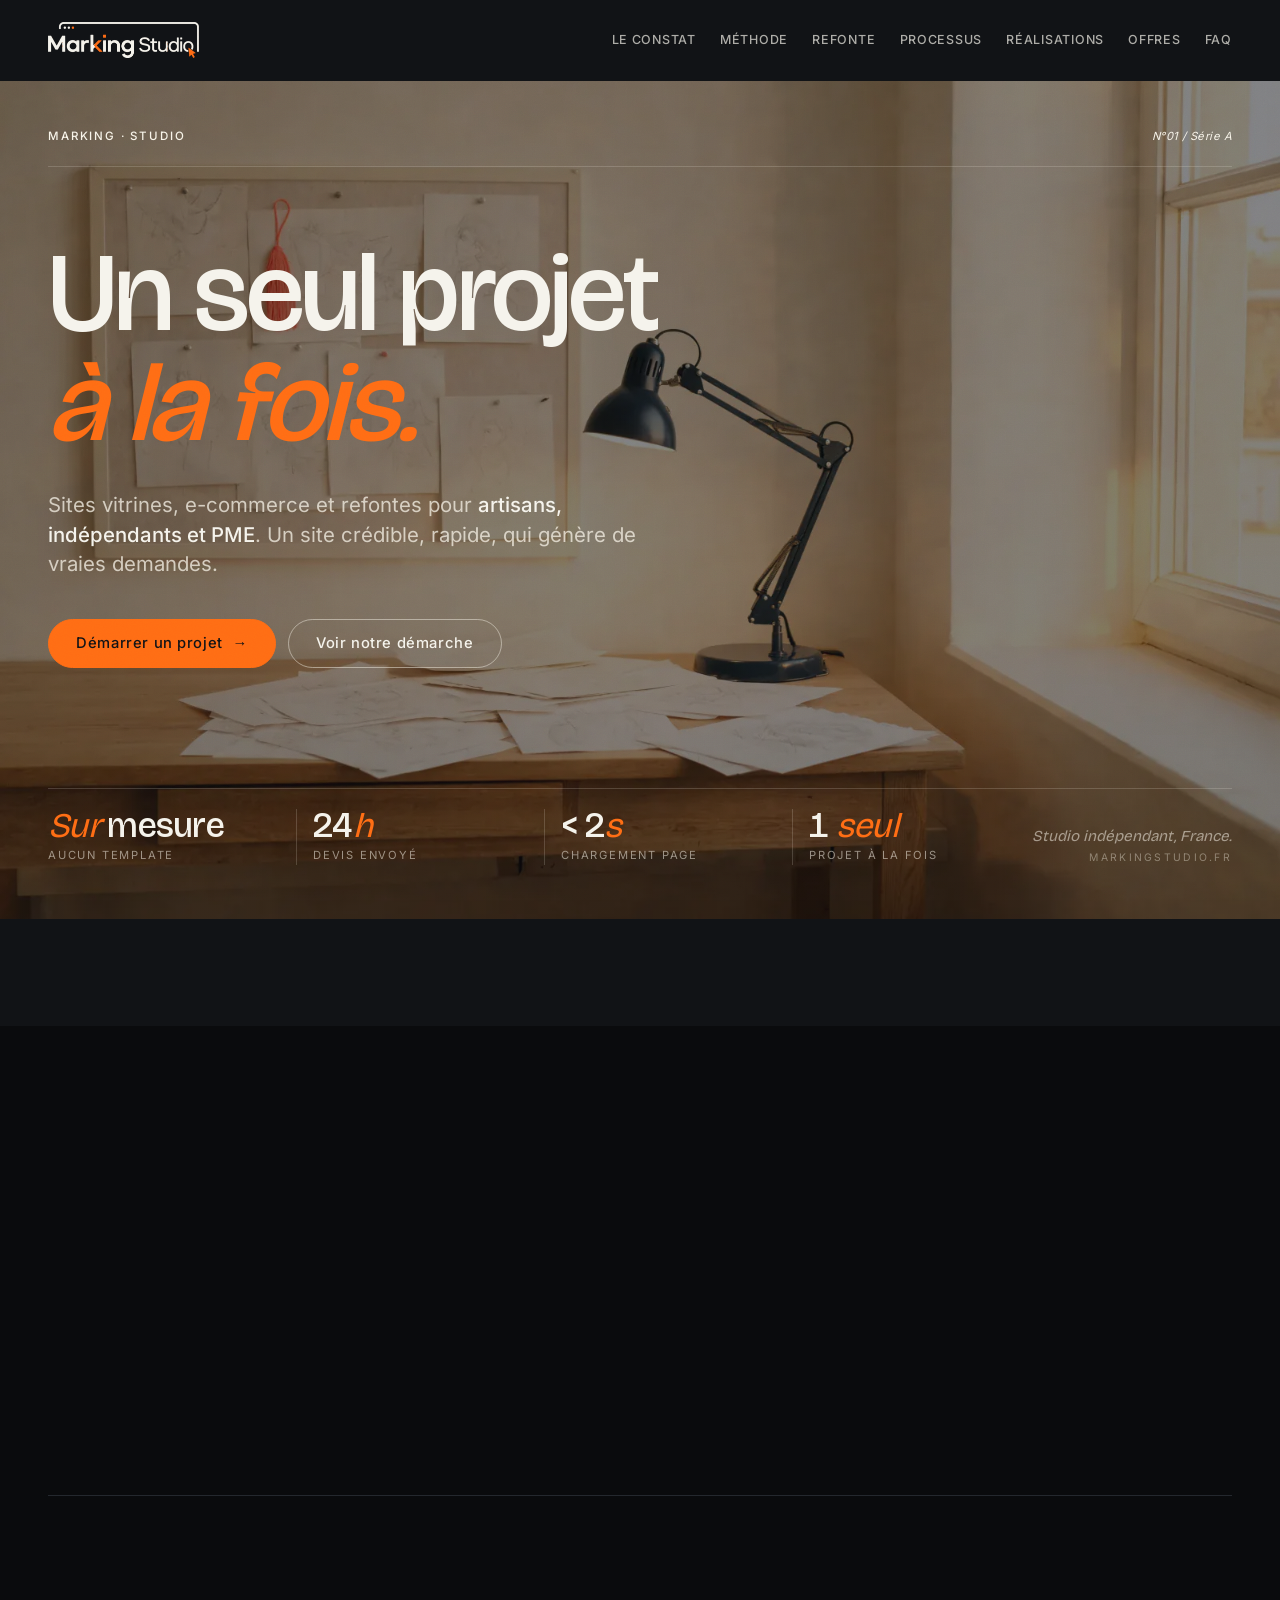
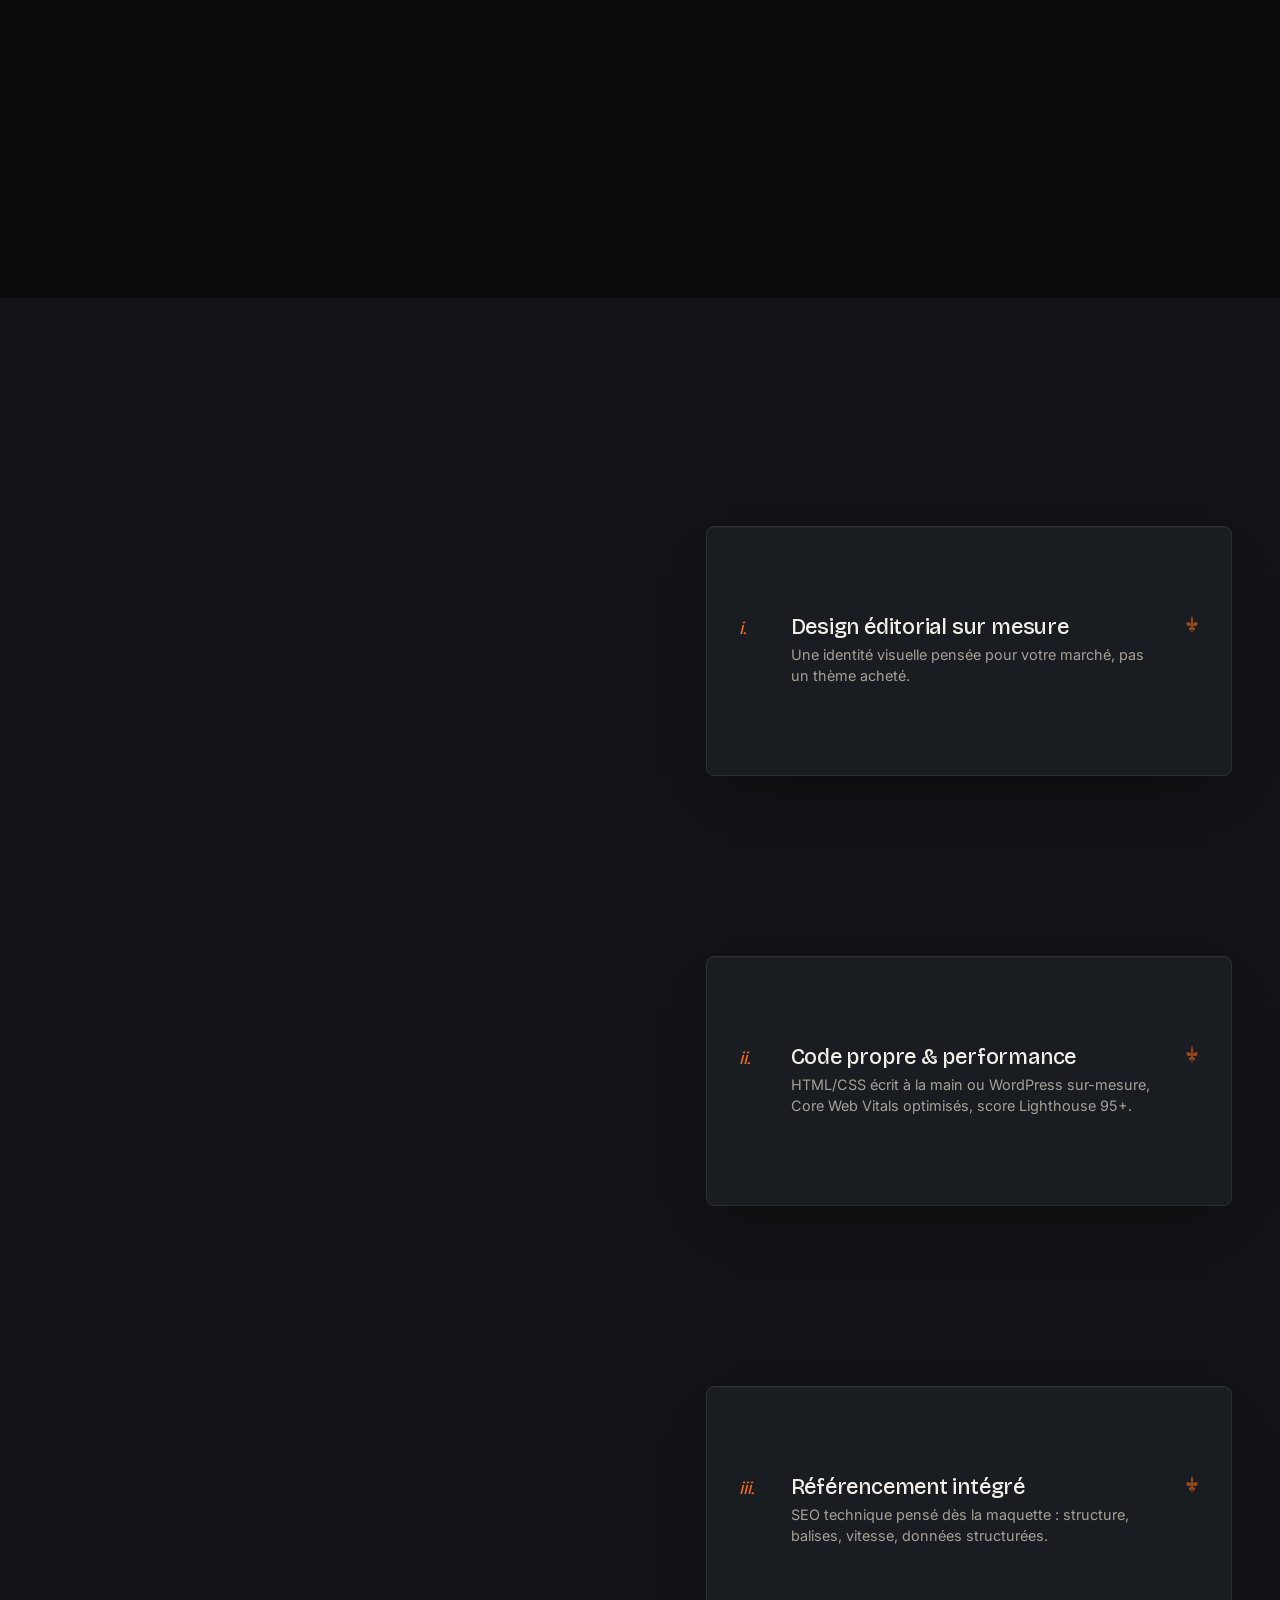
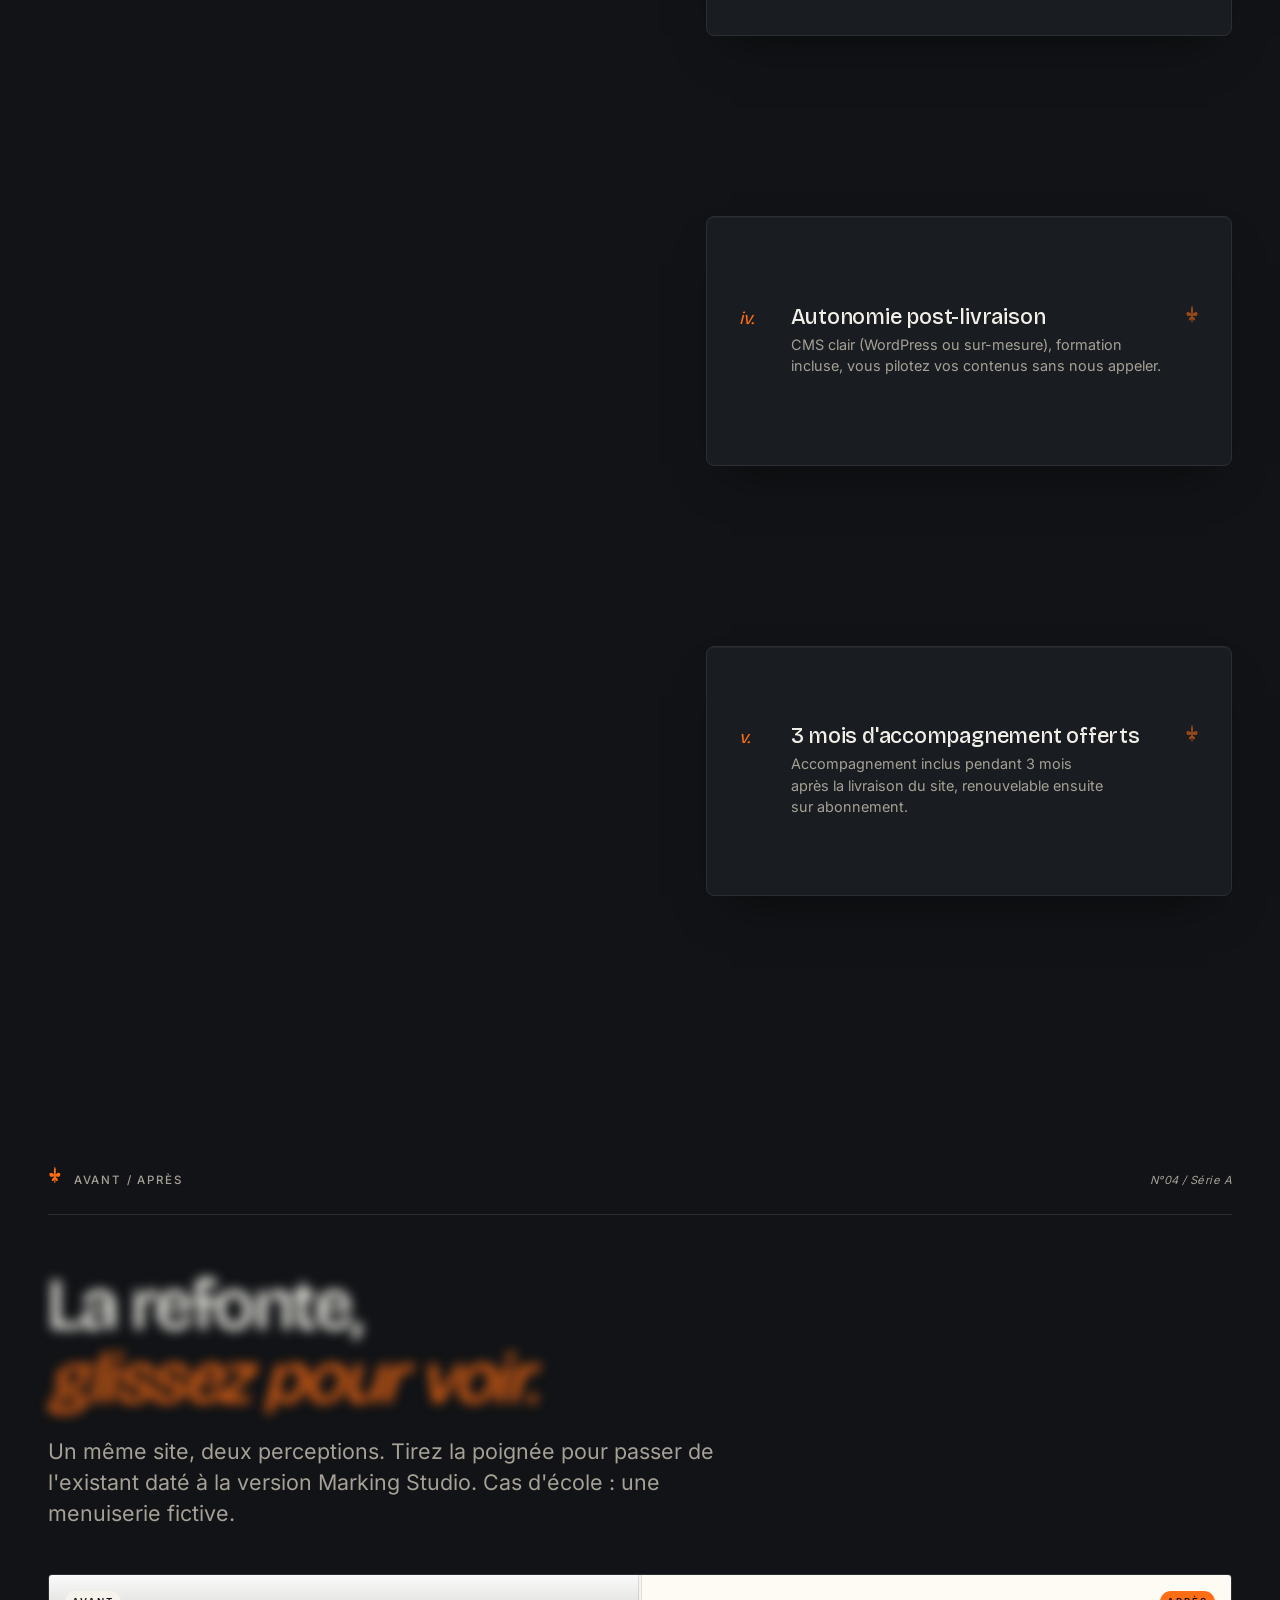
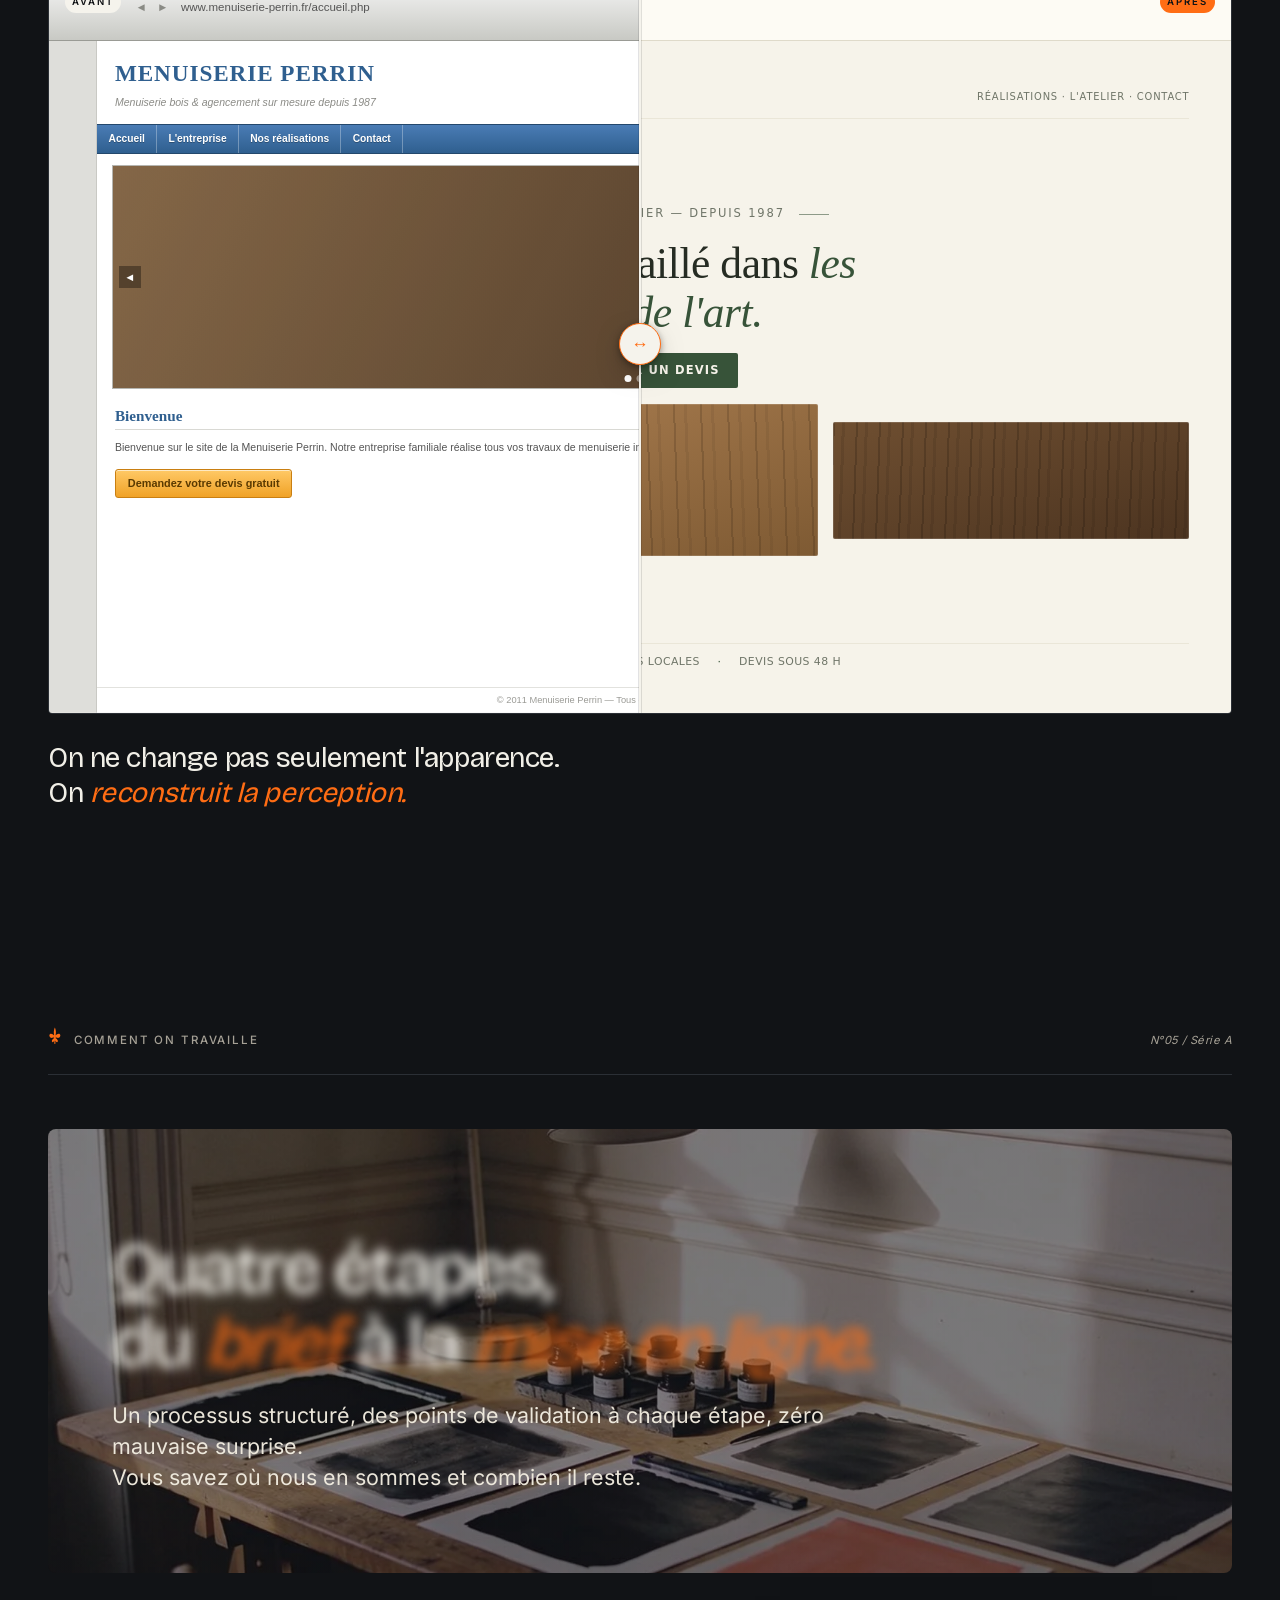
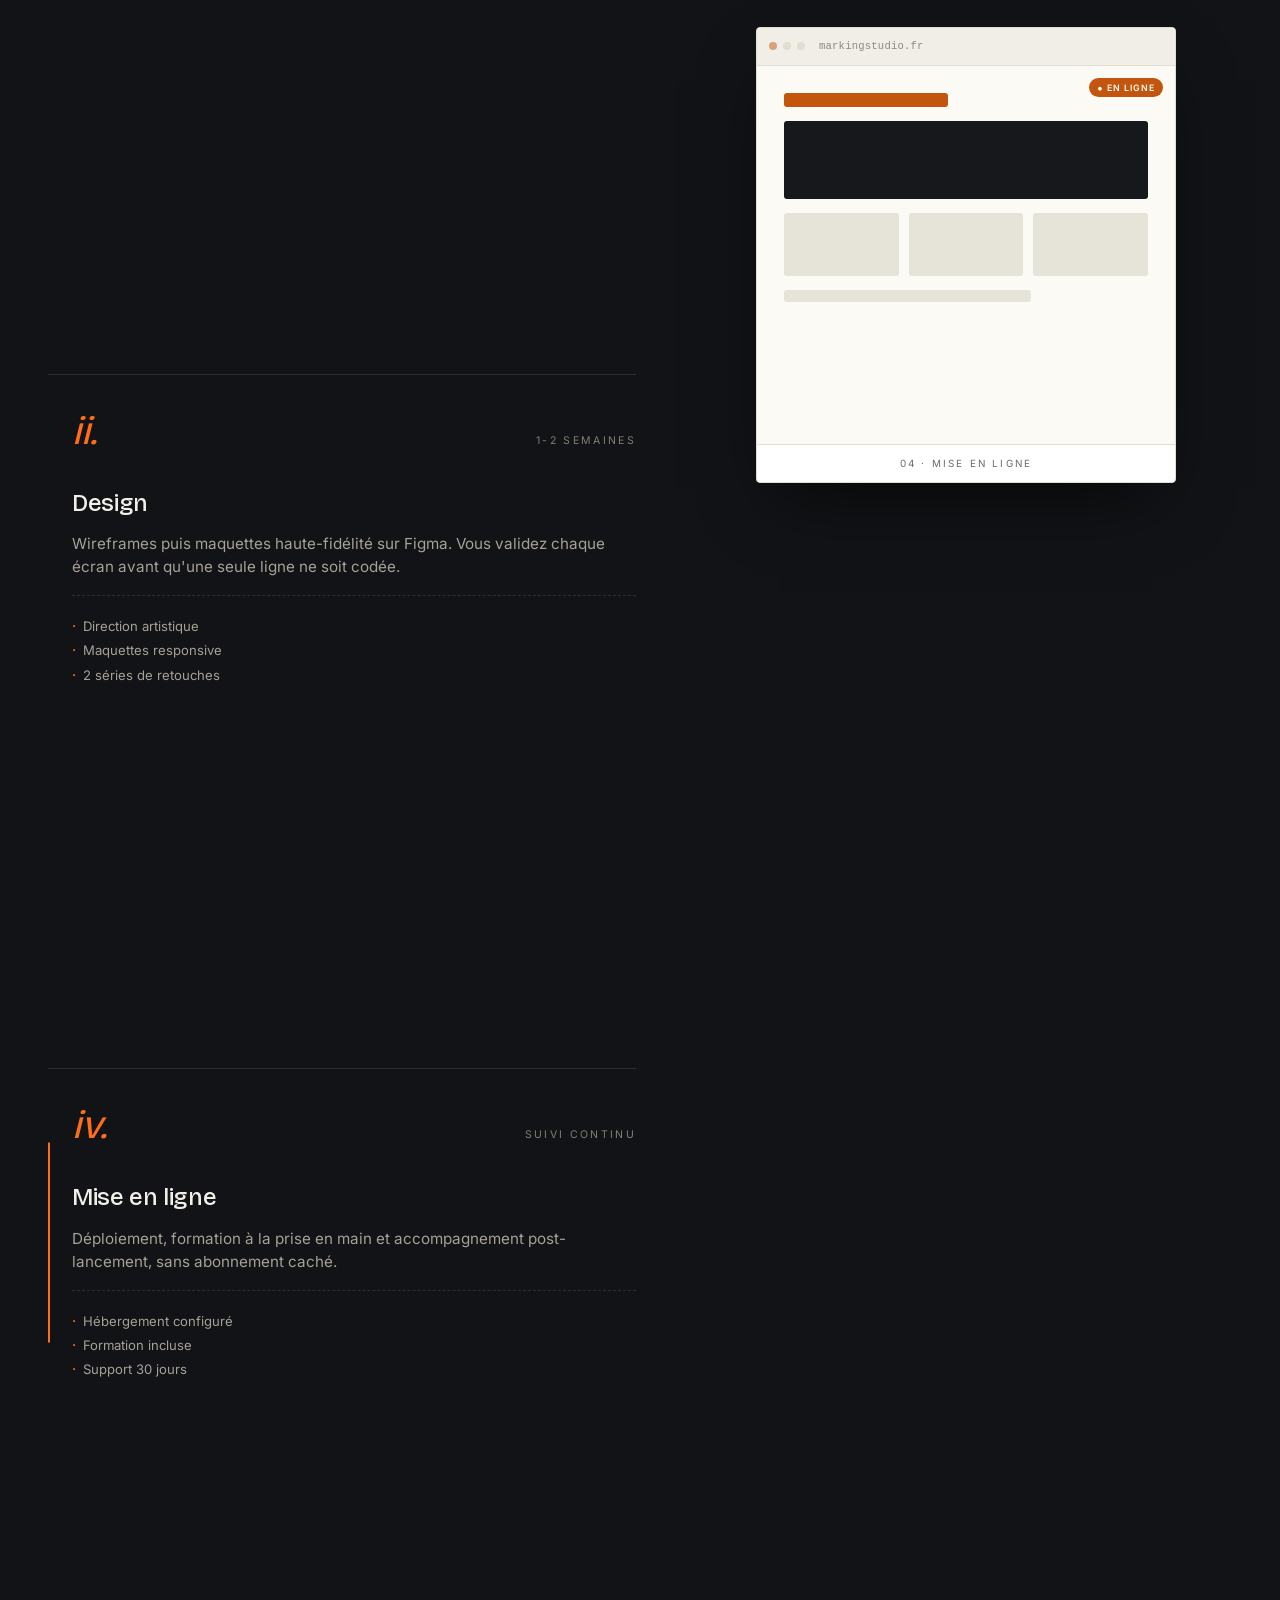
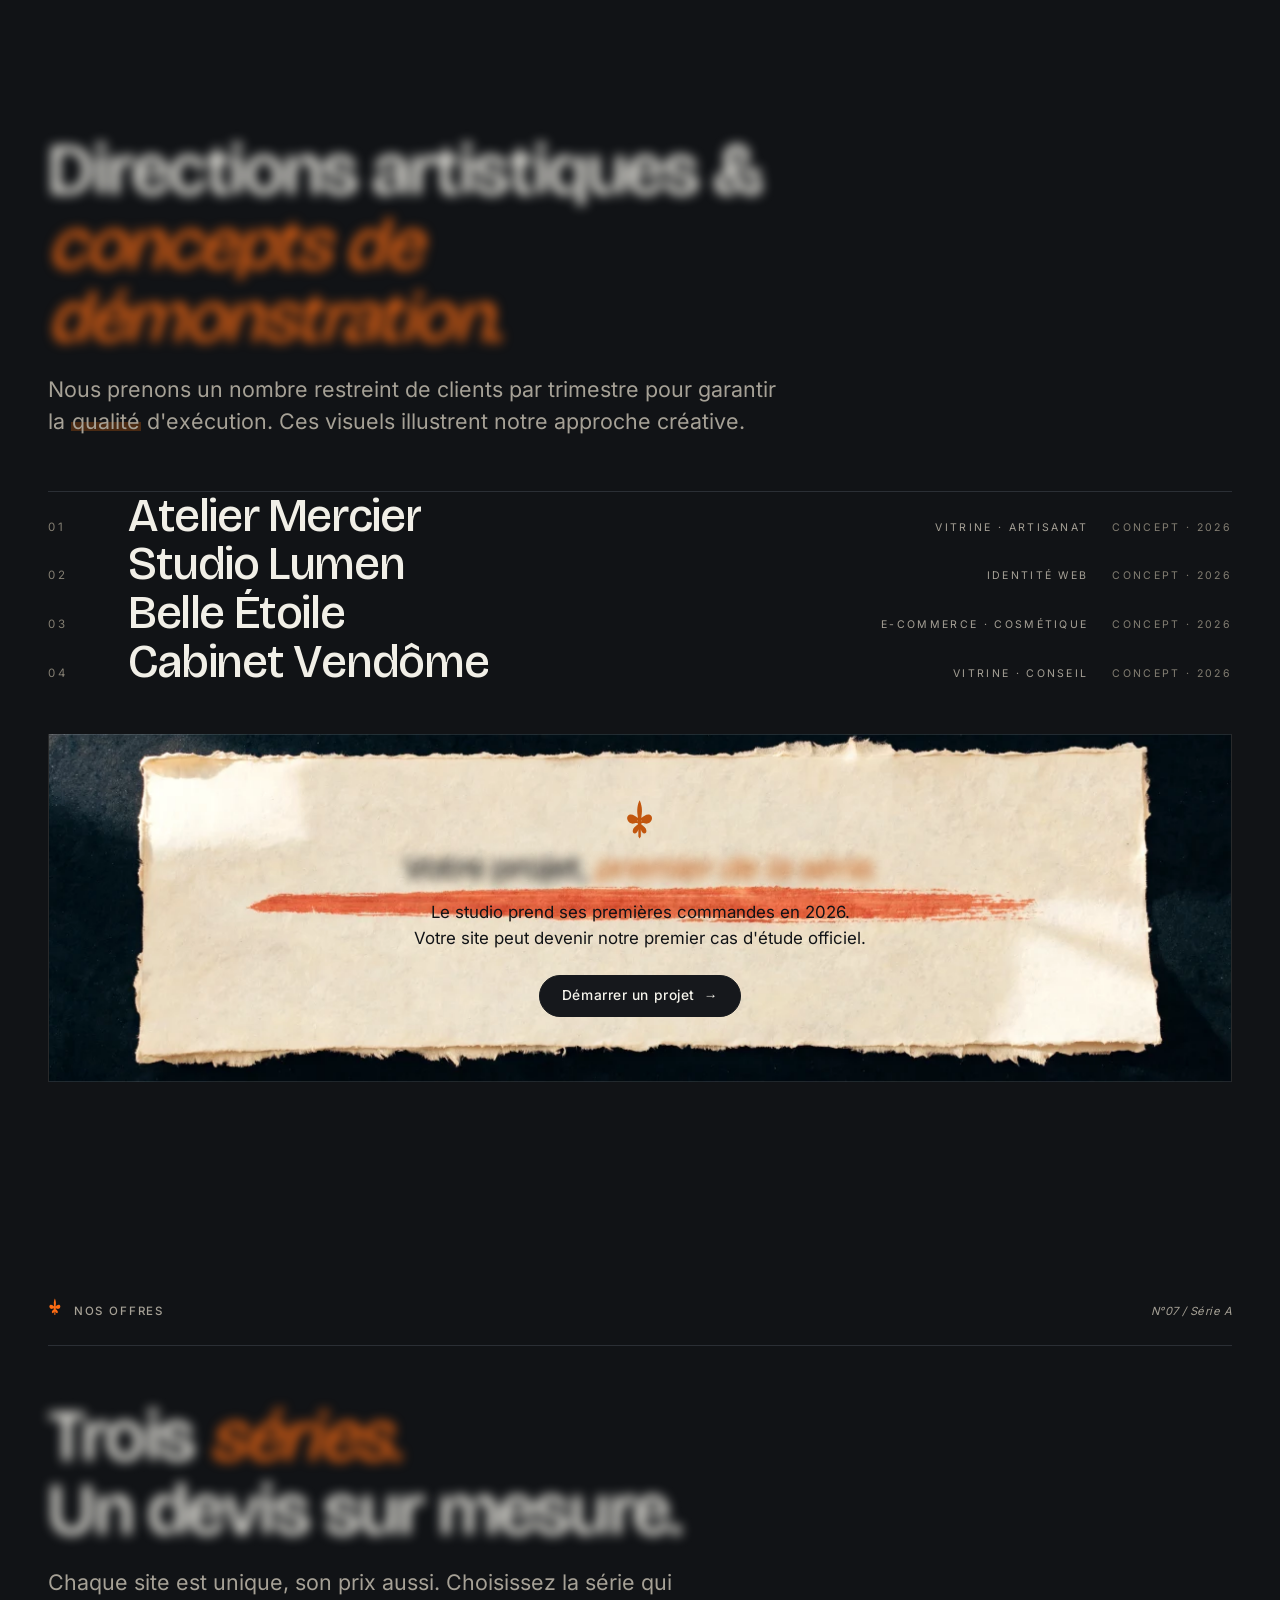
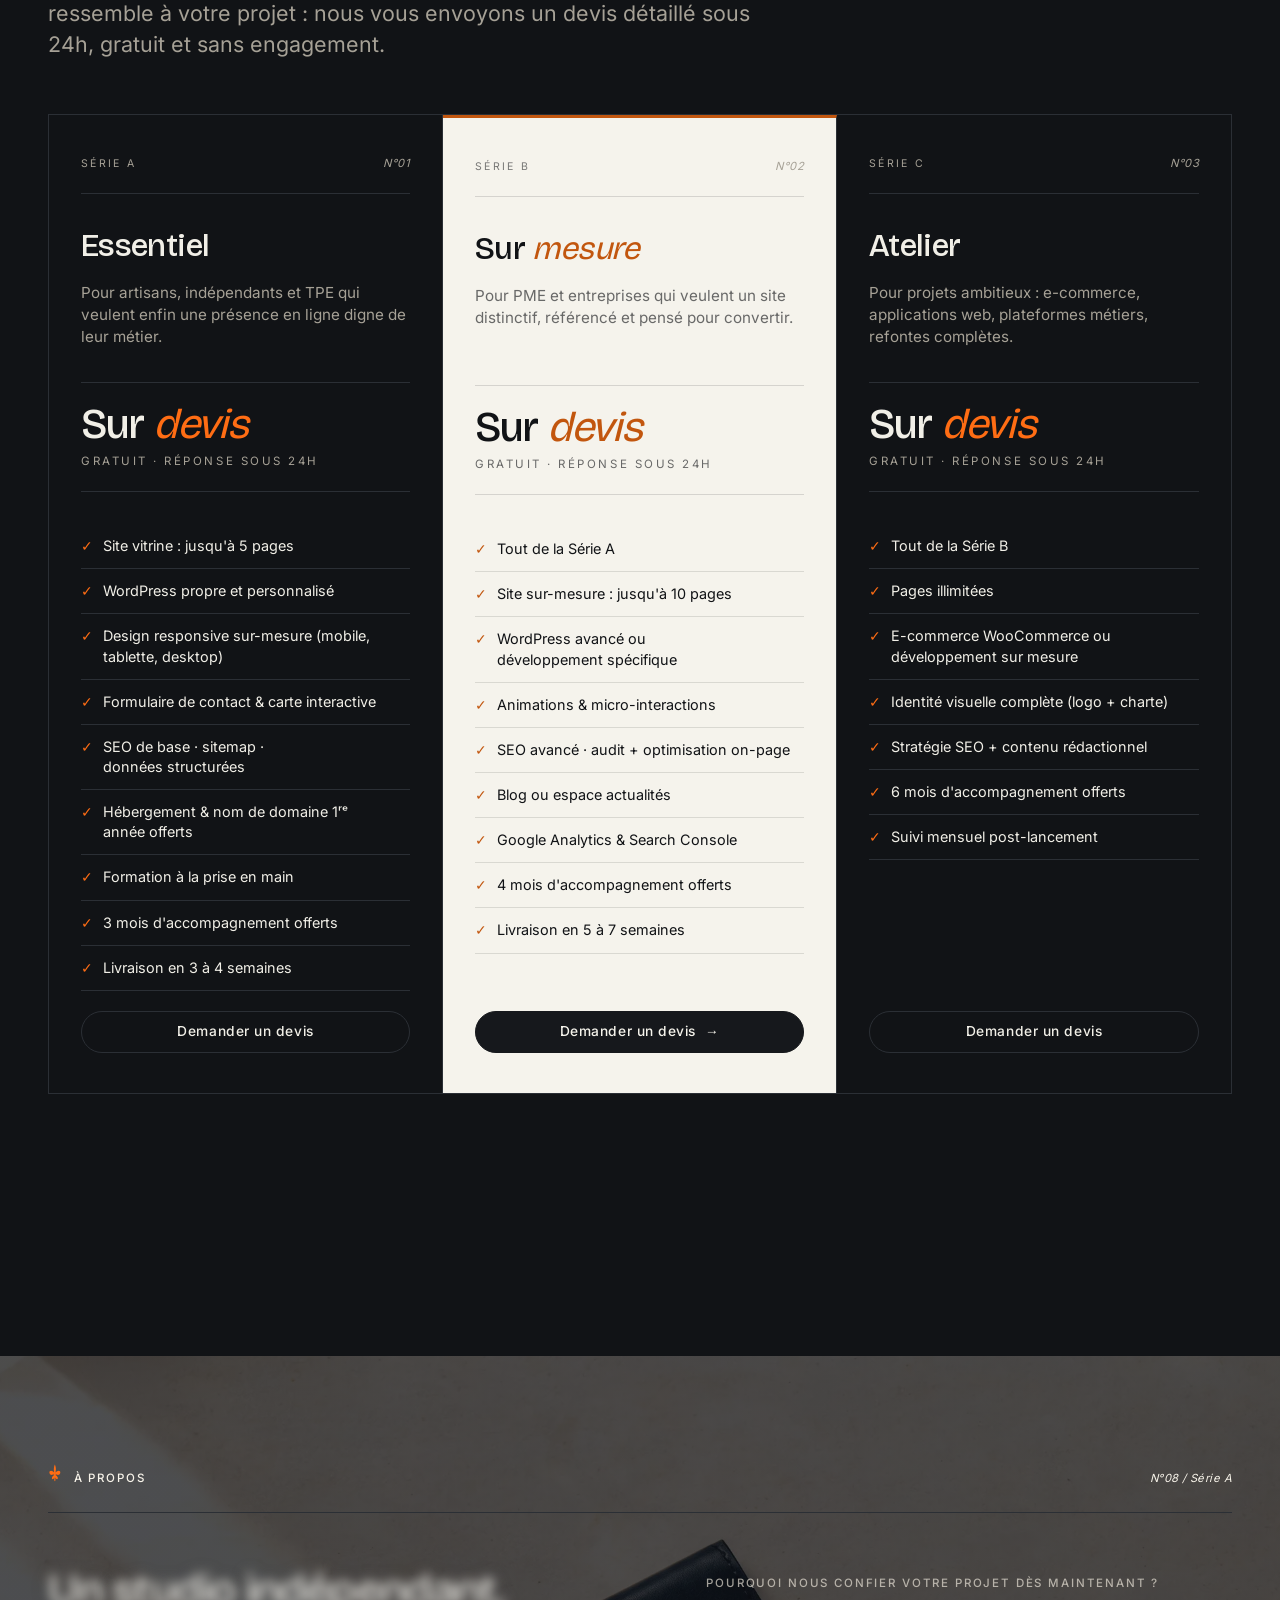
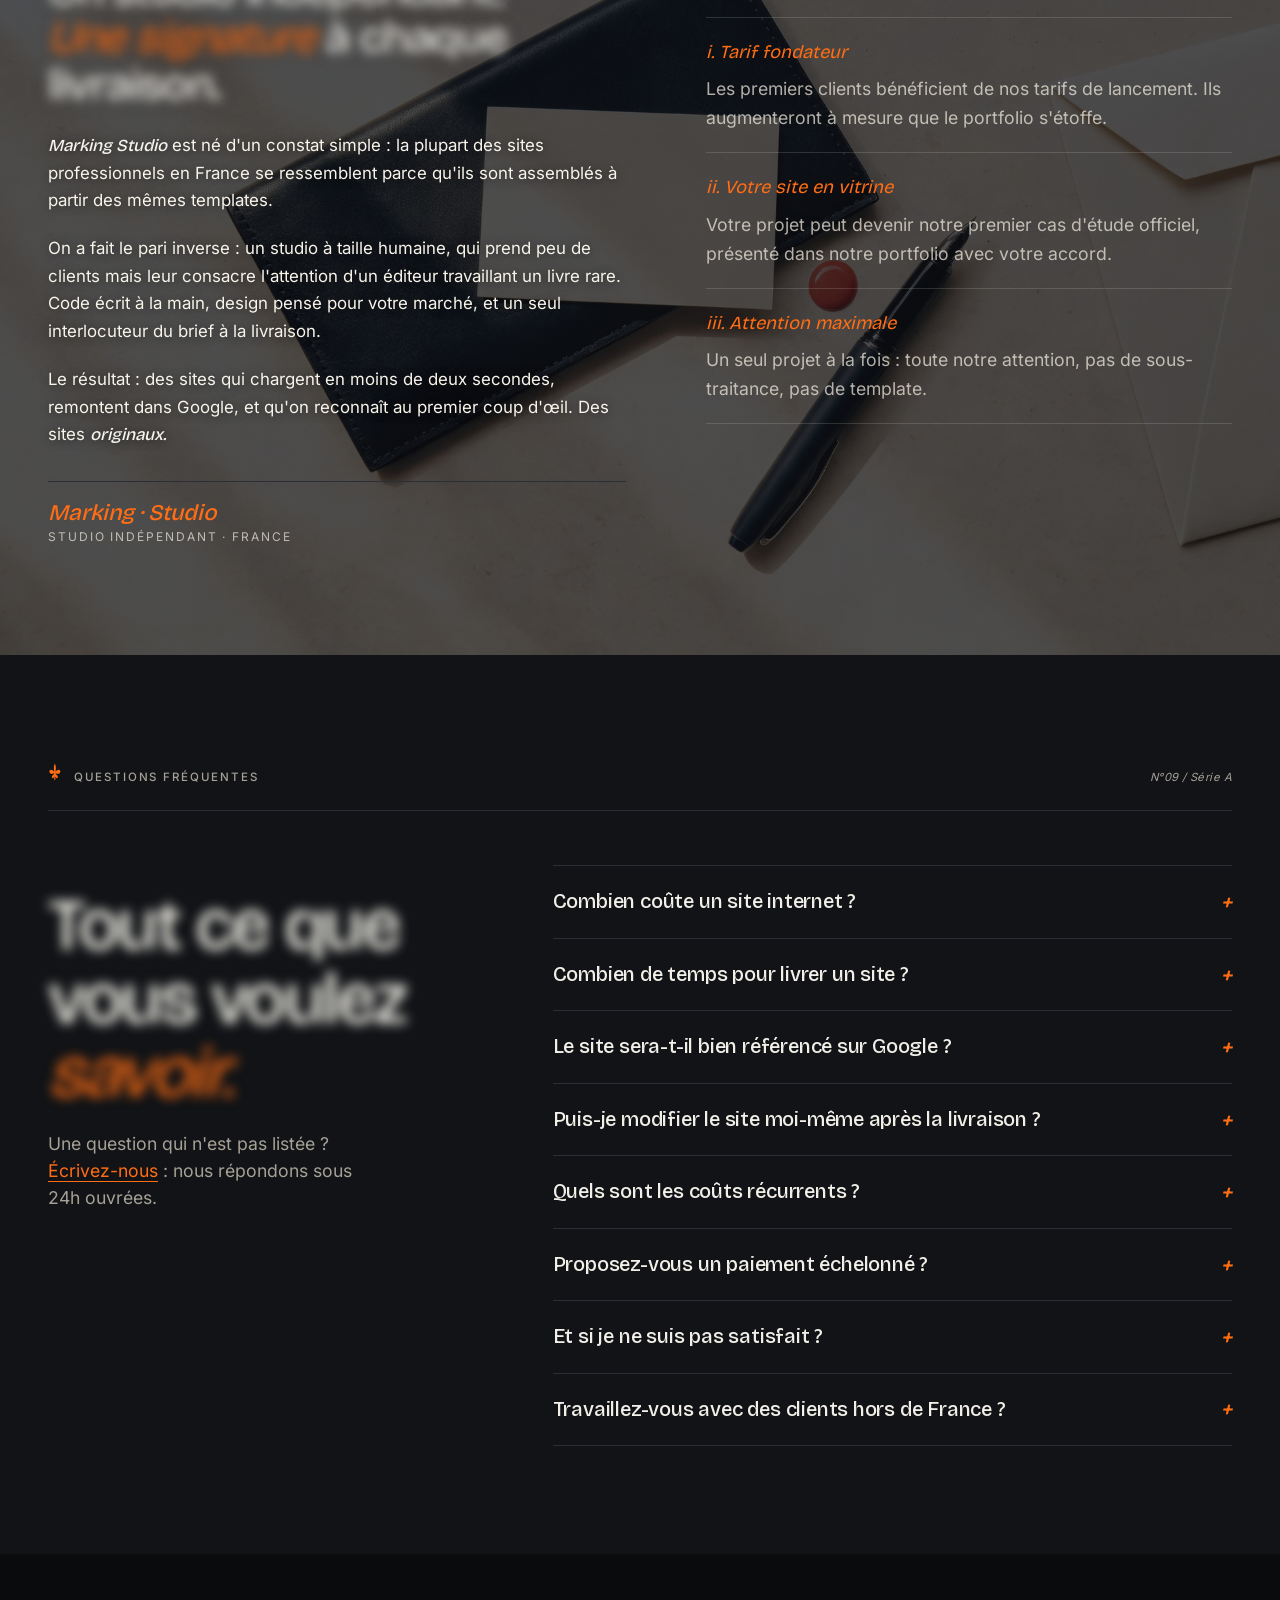
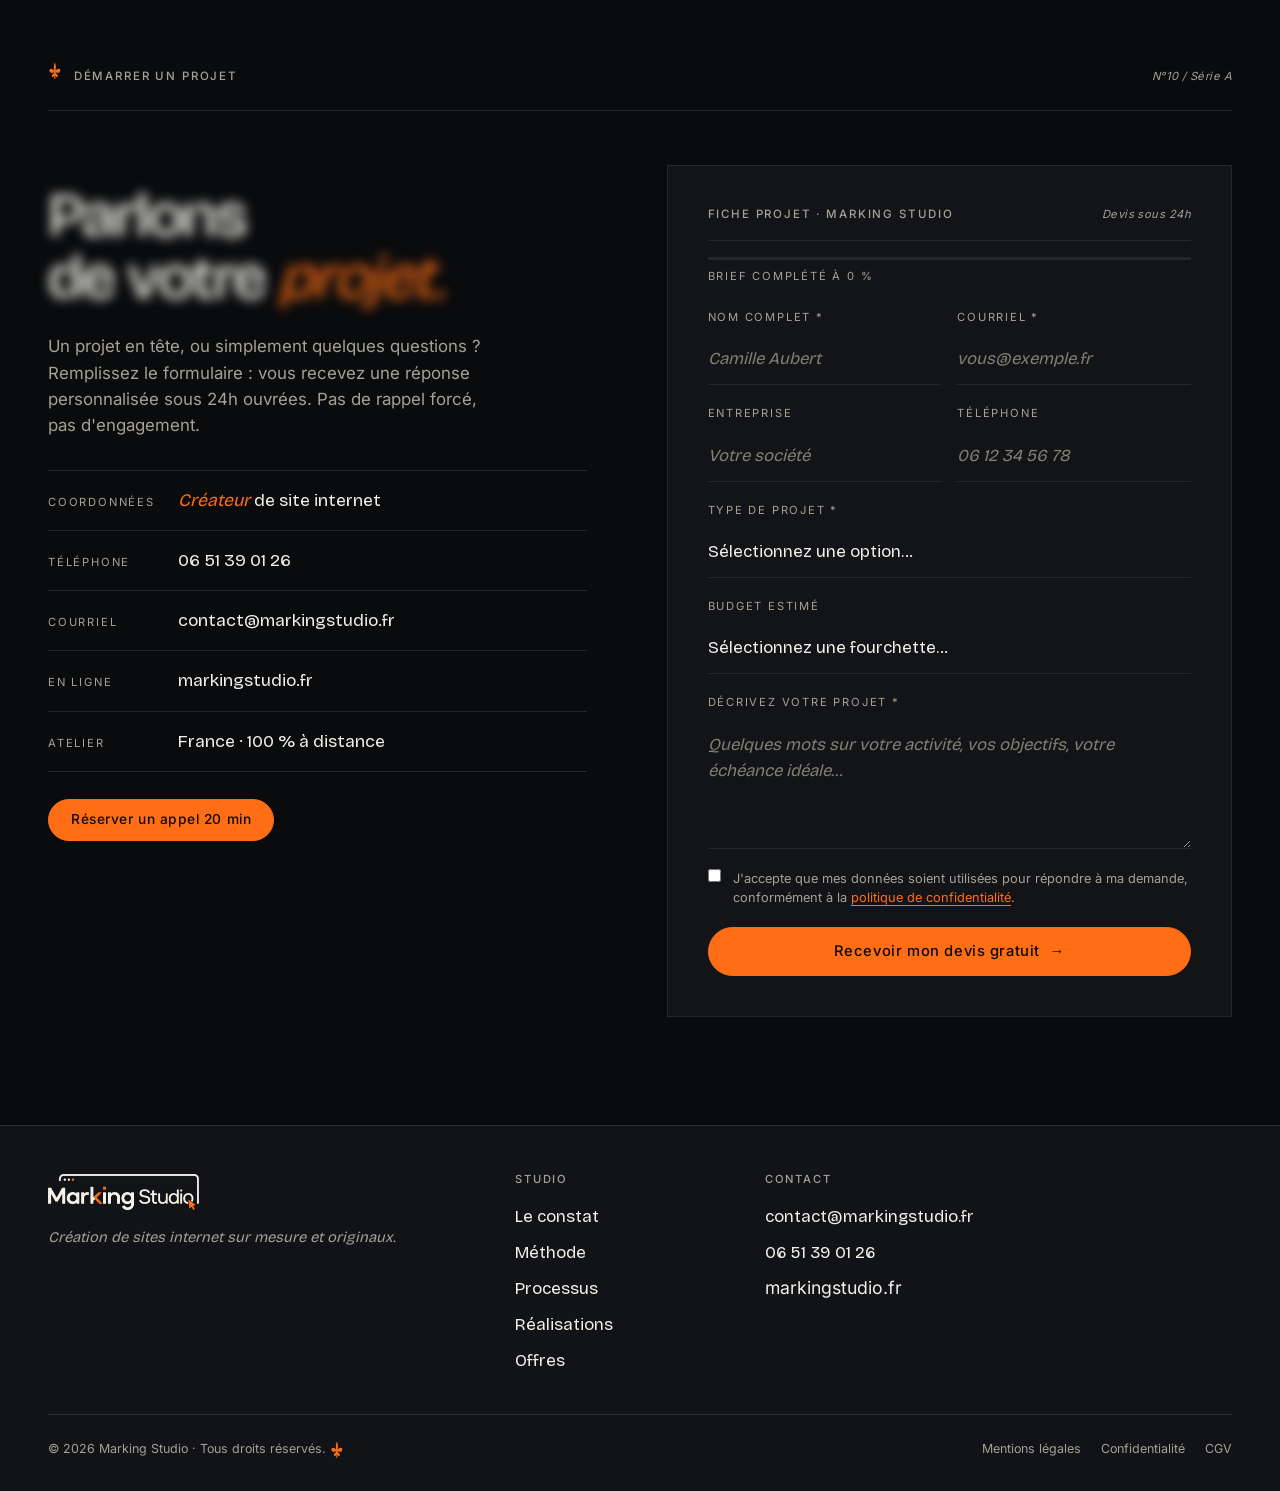
==== commit 8808224e: "les prix sont retirer" ====
--- a/index.html
+++ b/index.html
@@ -4,7 +4,7 @@
 <meta charset="UTF-8">
 <meta name="viewport" content="width=device-width, initial-scale=1.0">
 <title>Marking Studio · Création de sites internet sur mesure</title>
-<meta name="description" content="Marking Studio · Studio de création de sites internet sur mesure. Design éditorial, code propre, sites originaux. Devis sous 24h.">
+<meta name="description" content="Marking Studio · Studio de création de sites internet sur mesure. Design éditorial, code propre, sites originaux. Devis gratuit sous 24h.">
 <meta name="keywords" content="création site web, agence web France, site vitrine professionnel, développement web sur-mesure, site internet entreprise, référencement SEO, site responsive">
 <meta name="author" content="Marking Studio">
 <meta name="robots" content="index, follow">
@@ -48,11 +48,11 @@
   "areaServed": "FR",
   "hasOfferCatalog": {
     "@type": "OfferCatalog",
-    "name": "Forfaits création de site web",
+    "name": "Offres création de site web",
     "itemListElement": [
-      { "@type": "Offer", "name": "Série A · Essentiel", "price": "990", "priceCurrency": "EUR" },
-      { "@type": "Offer", "name": "Série B · Sur mesure", "price": "2490", "priceCurrency": "EUR" },
-      { "@type": "Offer", "name": "Série C · Atelier", "price": "4990", "priceCurrency": "EUR" }
+      { "@type": "Offer", "name": "Série A · Essentiel" },
+      { "@type": "Offer", "name": "Série B · Sur mesure" },
+      { "@type": "Offer", "name": "Série C · Atelier" }
     ]
   }
 }
@@ -113,7 +113,7 @@
         <li><a href="#refonte">Refonte</a></li>
         <li><a href="#journey">Processus</a></li>
         <li><a href="#examples">Réalisations</a></li>
-        <li><a href="#pricing">Tarifs</a></li>
+        <li><a href="#pricing">Offres</a></li>
         <li><a href="#faq">FAQ</a></li>
       </ul>
     </nav>
@@ -130,7 +130,7 @@
       <li><a href="#refonte">Refonte</a></li>
       <li><a href="#journey">Processus</a></li>
       <li><a href="#examples">Réalisations</a></li>
-      <li><a href="#pricing">Tarifs</a></li>
+      <li><a href="#pricing">Offres</a></li>
       <li><a href="#faq">FAQ</a></li>
       <li><a href="#contact" class="btn btn--primary">Démarrer un projet</a></li>
     </ul>
@@ -708,19 +708,19 @@
     <div class="section__top reveal">
       <div class="section__top-left">
         <span class="pilcrow" aria-hidden="true"><svg class="fleur" xmlns="http://www.w3.org/2000/svg" viewBox="0 0 100 130" fill="currentColor" aria-hidden="true"><path d="M50 4 C 47 10 44 18 43 28 C 42 36 42 46 44 56 L 44 62 C 38 56 30 50 22 50 C 14 50 8 56 10 66 C 12 76 22 82 32 80 C 38 78 42 74 44 68 L 44 72 L 28 72 L 28 78 L 44 78 L 44 84 C 40 86 34 90 30 96 C 26 104 28 112 34 112 C 40 112 44 106 46 98 L 46 122 L 50 128 L 54 122 L 54 98 C 56 106 60 112 66 112 C 72 112 74 104 70 96 C 66 90 60 86 56 84 L 56 78 L 72 78 L 72 72 L 56 72 L 56 68 C 58 74 62 78 68 80 C 78 82 88 76 90 66 C 92 56 86 50 78 50 C 70 50 62 56 56 62 L 56 56 C 58 46 58 36 57 28 C 56 18 53 10 50 4 Z"/></svg></span>
-        <span class="label">Tarifs de base</span>
+        <span class="label">Nos offres</span>
       </div>
       <span class="folio">N°07 / Série A</span>
     </div>
 
     <h2 class="section__title reveal-words">
       Trois <span class="em-italic">séries.</span><br>
-      Aucun forfait piégé.
+      Un devis sur mesure.
     </h2>
     <p class="section__lead reveal">
-      Tarifs de référence pour les prestations courantes.
-      Les besoins spécifiques (fonctionnalités sur-mesure, contenu rédactionnel,
-      identité visuelle complète) sont chiffrés au devis.
+      Chaque site est unique, son prix aussi. Choisissez la série
+      qui ressemble à votre projet : nous vous envoyons un devis détaillé
+      sous 24h, gratuit et sans engagement.
     </p>
 
     <div class="pricing__grid">
@@ -736,9 +736,8 @@
           en ligne digne de leur métier.
         </p>
         <div class="price-card__price">
-          <span class="price-card__from">à partir de</span>
-          <span class="price-card__amount">990</span>
-          <span class="price-card__currency">€</span>
+          <span class="price-card__amount">Sur <span class="em-italic">devis</span></span>
+          <span class="price-card__hint">Gratuit · réponse sous 24h</span>
         </div>
         <ul class="price-card__features" role="list">
           <li>Site vitrine : jusqu'à 5 pages</li>
@@ -751,7 +750,7 @@
           <li>3 mois d'accompagnement offerts</li>
           <li>Livraison en 3 à 4 semaines</li>
         </ul>
-        <a href="#contact" class="btn btn--ghost btn--block">Choisir l'Essentiel</a>
+        <a href="#contact" class="btn btn--ghost btn--block">Demander un devis</a>
       </article>
 
       <article class="price-card price-card--featured reveal">
@@ -765,9 +764,8 @@
           référencé et pensé pour convertir.
         </p>
         <div class="price-card__price">
-          <span class="price-card__from">à partir de</span>
-          <span class="price-card__amount">2 490</span>
-          <span class="price-card__currency">€</span>
+          <span class="price-card__amount">Sur <span class="em-italic">devis</span></span>
+          <span class="price-card__hint">Gratuit · réponse sous 24h</span>
         </div>
         <ul class="price-card__features" role="list">
           <li>Tout de la Série A</li>
@@ -781,7 +779,7 @@
           <li>Livraison en 5 à 7 semaines</li>
         </ul>
         <a href="#contact" class="btn btn--accent btn--block">
-          Choisir Sur mesure
+          Demander un devis
           <span class="btn__arrow" aria-hidden="true">→</span>
         </a>
       </article>
@@ -797,9 +795,8 @@
           plateformes métiers, refontes complètes.
         </p>
         <div class="price-card__price">
-          <span class="price-card__from">à partir de</span>
-          <span class="price-card__amount">4 990</span>
-          <span class="price-card__currency">€</span>
+          <span class="price-card__amount">Sur <span class="em-italic">devis</span></span>
+          <span class="price-card__hint">Gratuit · réponse sous 24h</span>
         </div>
         <ul class="price-card__features" role="list">
           <li>Tout de la Série B</li>
@@ -810,13 +807,13 @@
           <li>6 mois d'accompagnement offerts</li>
           <li>Suivi mensuel post-lancement</li>
         </ul>
-        <a href="#contact" class="btn btn--ghost btn--block">Choisir l'Atelier</a>
+        <a href="#contact" class="btn btn--ghost btn--block">Demander un devis</a>
       </article>
 
     </div>
 
     <p class="pricing__note reveal">
-      Tarifs indicatifs HT. Devis personnalisé sous 24h, sans engagement.
+      Devis personnalisé et gratuit sous 24h, sans engagement.
       Paiement en 2 ou 3 fois sans frais.
     </p>
 
@@ -926,6 +923,19 @@
       </div>
 
       <div class="faq__list reveal">
+        <details class="faq-item">
+          <summary>
+            Combien coûte un site internet ?
+            <span class="faq-item__icon" aria-hidden="true">+</span>
+          </summary>
+          <div class="faq-item__content">
+            Chaque site est conçu sur mesure, son prix dépend donc de votre projet :
+            nombre de pages, fonctionnalités, contenus à produire. Plutôt qu'un tarif
+            affiché qui ne vous correspondrait pas, nous vous envoyons un devis détaillé
+            sous 24h, gratuit et sans engagement. <a href="#contact">Demander mon devis</a>
+          </div>
+        </details>
+
         <details class="faq-item">
           <summary>
             Combien de temps pour livrer un site ?
@@ -971,9 +981,9 @@
             <span class="faq-item__icon" aria-hidden="true">+</span>
           </summary>
           <div class="faq-item__content">
-            Hébergement (60 à 300 €/an), nom de domaine (10 à 50 €/an)
-            et, en option, une maintenance à partir de 49 €/mois.
-            La première année d'hébergement et de domaine est offerte avec tous nos forfaits.
+            Hébergement, nom de domaine et, en option, une formule de maintenance.
+            La première année d'hébergement et de domaine est offerte avec toutes nos séries,
+            et chaque coût récurrent est détaillé dans votre devis : aucune mauvaise surprise.
           </div>
         </details>
 
@@ -1141,7 +1151,7 @@
         </div>
 
         <button type="submit" class="btn btn--accent btn--lg btn--block">
-          Envoyer ma demande
+          Recevoir mon devis gratuit
           <span class="btn__arrow" aria-hidden="true">→</span>
         </button>
 
@@ -1183,7 +1193,7 @@
           <li><a href="#answer">Méthode</a></li>
           <li><a href="#journey">Processus</a></li>
           <li><a href="#examples">Réalisations</a></li>
-          <li><a href="#pricing">Tarifs</a></li>
+          <li><a href="#pricing">Offres</a></li>
         </ul>
       </div>
 
--- a/css/style.css
+++ b/css/style.css
@@ -1078,7 +1078,7 @@
 .price-card--featured .price-card__features li { border-bottom-color: rgba(17,19,22,0.12); }
 .price-card--featured .price-card__desc { color: rgba(17,19,22,0.62); }
 .price-card--featured .price-card__top-label { color: rgba(17,19,22,0.55); }
-.price-card--featured .price-card__from { color: rgba(17,19,22,0.5); }
+.price-card--featured .price-card__hint { color: rgba(17,19,22,0.62); }
 
 .price-card__top {
   display: flex; justify-content: space-between; align-items: center;
@@ -1118,31 +1118,28 @@
   min-height: 4.5em;
 }
 
+/* No published prices: the slot reads "Sur devis" + a quote promise */
 .price-card__price {
-  display: flex; align-items: baseline; gap: 0.4em;
+  display: flex; flex-direction: column; align-items: flex-start;
+  gap: var(--space-2);
   border-block: 1px solid var(--rule);
   padding-block: var(--space-5);
   margin-block: var(--space-3);
 }
 .price-card--featured .price-card__price { border-color: rgba(17,19,22,0.14); }
-.price-card__from {
-  font-family: var(--font-body);
-  font-style: italic;
-  font-size: 0.8rem;
-  color: var(--text-muted);
-}
 .price-card__amount {
   font-family: var(--font-display);
-  font-size: clamp(2.5rem, 2rem + 2vw, 3.6rem);
+  /* Sized so "Sur devis" stays on one line down to the 3-column breakpoint */
+  font-size: clamp(2.1rem, 1.6rem + 1.3vw, 2.9rem);
   line-height: 1;
   font-weight: 500;
   letter-spacing: -0.03em;
-  font-variant-numeric: tabular-nums;
-}
-.price-card__currency {
-  font-family: var(--font-display);
-  font-size: 1.3rem;
-  font-weight: 500;
+}
+.price-card__hint {
+  font-family: var(--font-body);
+  font-size: 0.72rem;
+  letter-spacing: var(--track-mini);
+  text-transform: uppercase;
   color: var(--text-muted);
 }
 
@@ -1358,7 +1355,8 @@
   color: var(--text-muted);
   max-width: 28ch;
 }
-.faq__intro a { color: var(--accent); border-bottom: 1px solid currentColor; }
+.faq__intro a,
+.faq-item__content a { color: var(--accent); border-bottom: 1px solid currentColor; }
 
 .faq__list { display: flex; flex-direction: column; border-top: 1px solid var(--rule); }
 .faq-item { border-bottom: 1px solid var(--rule); }
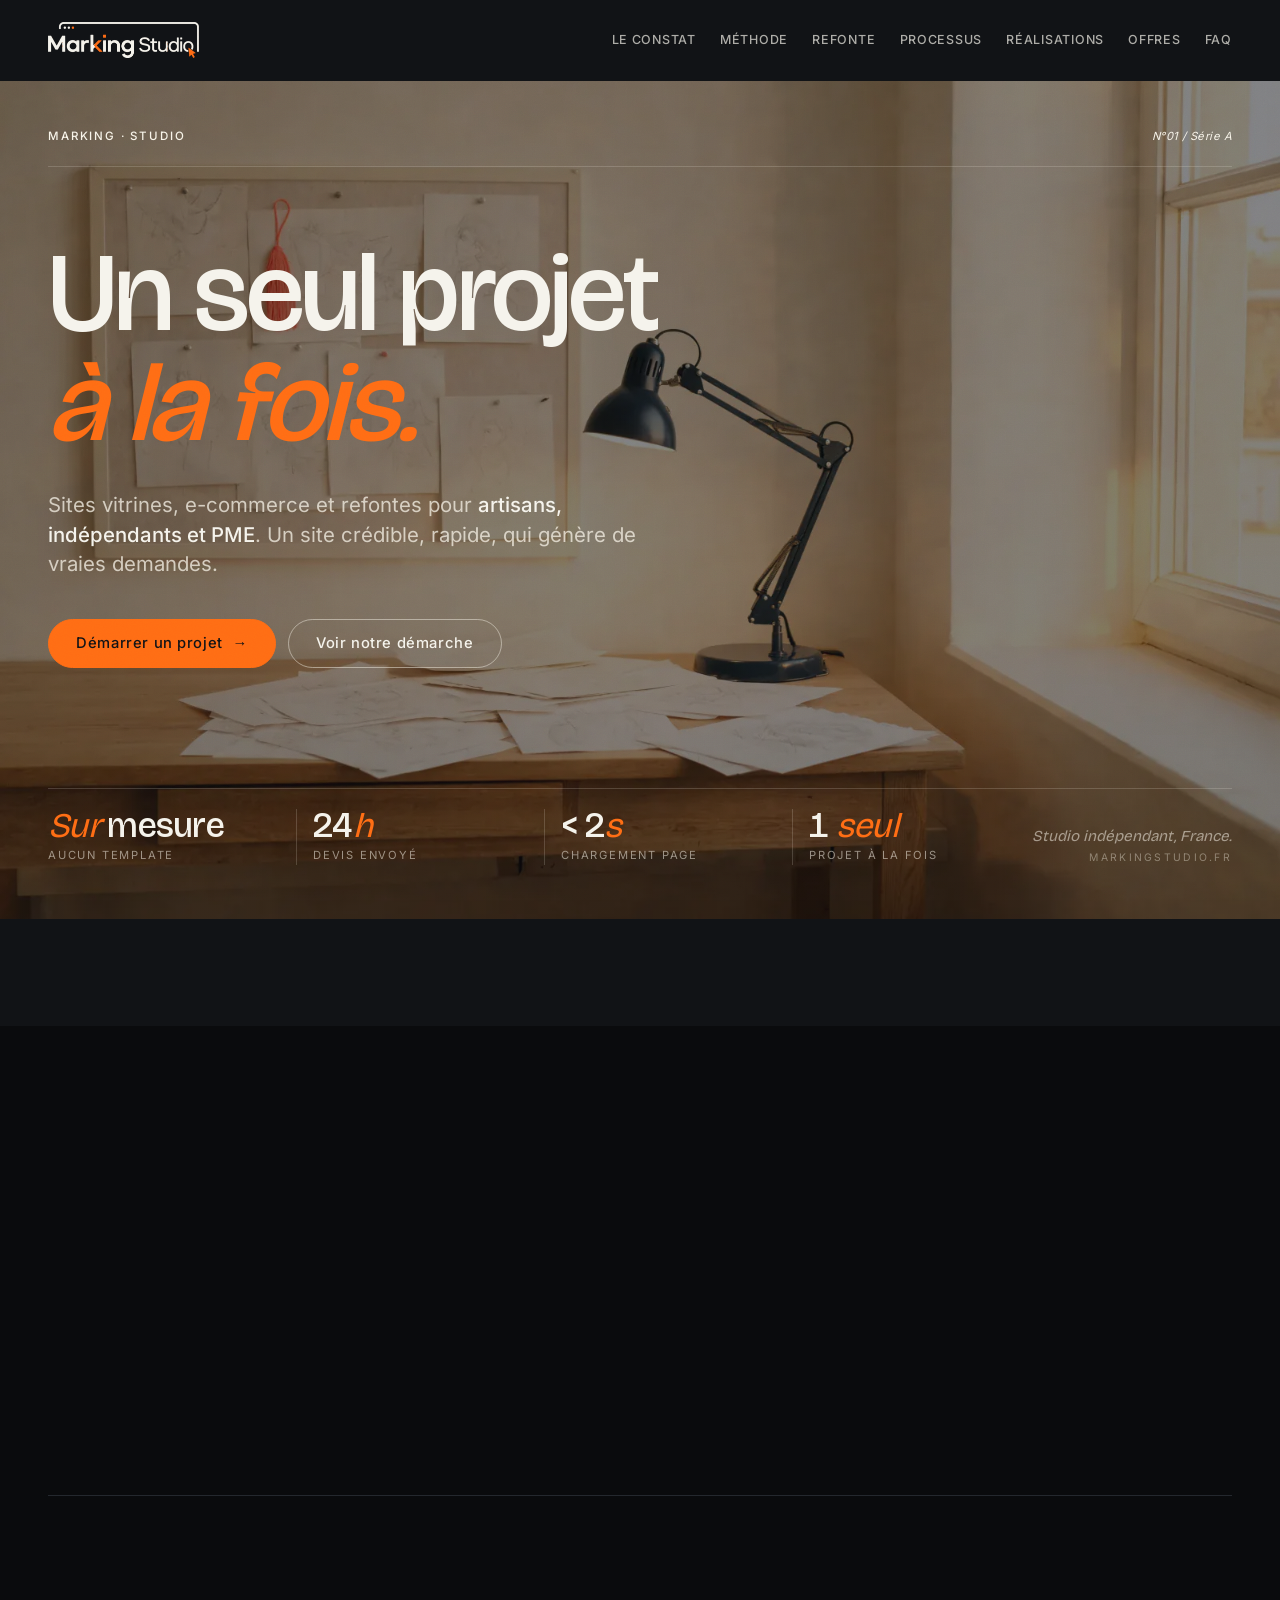
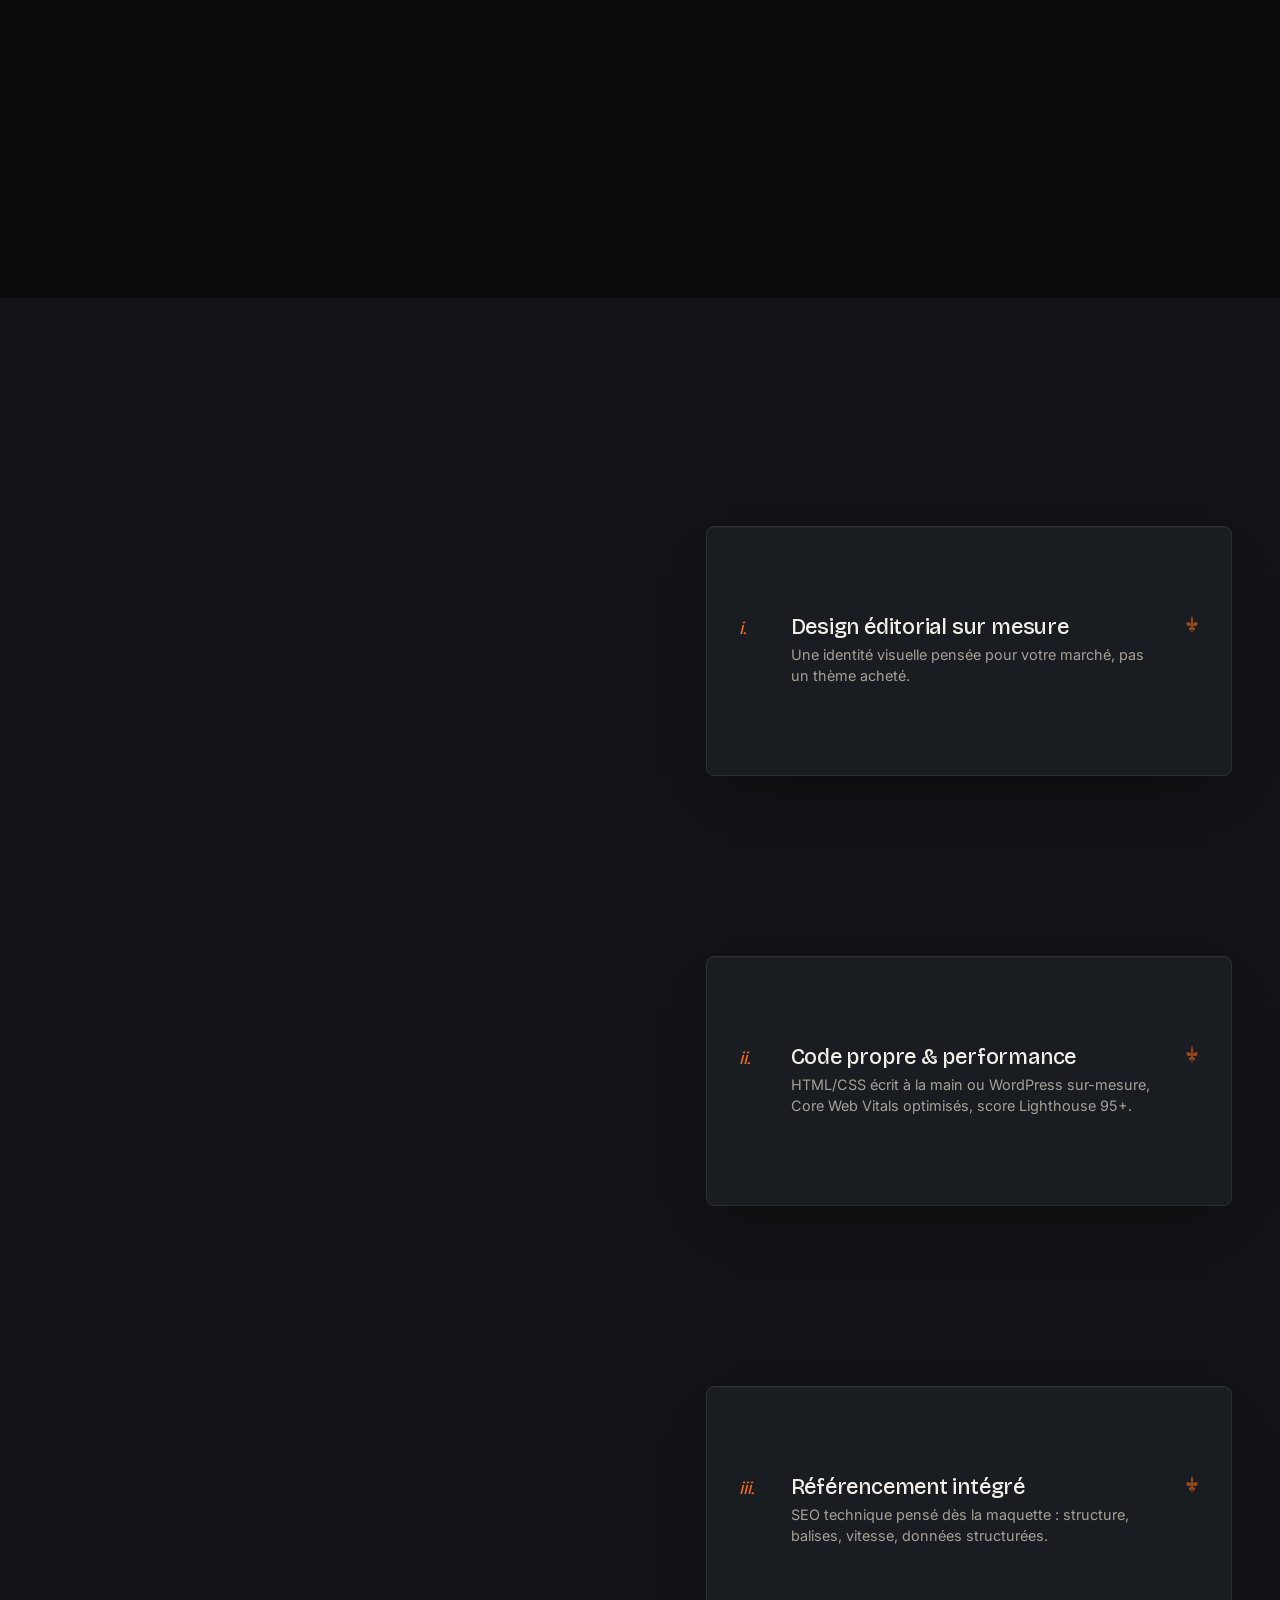
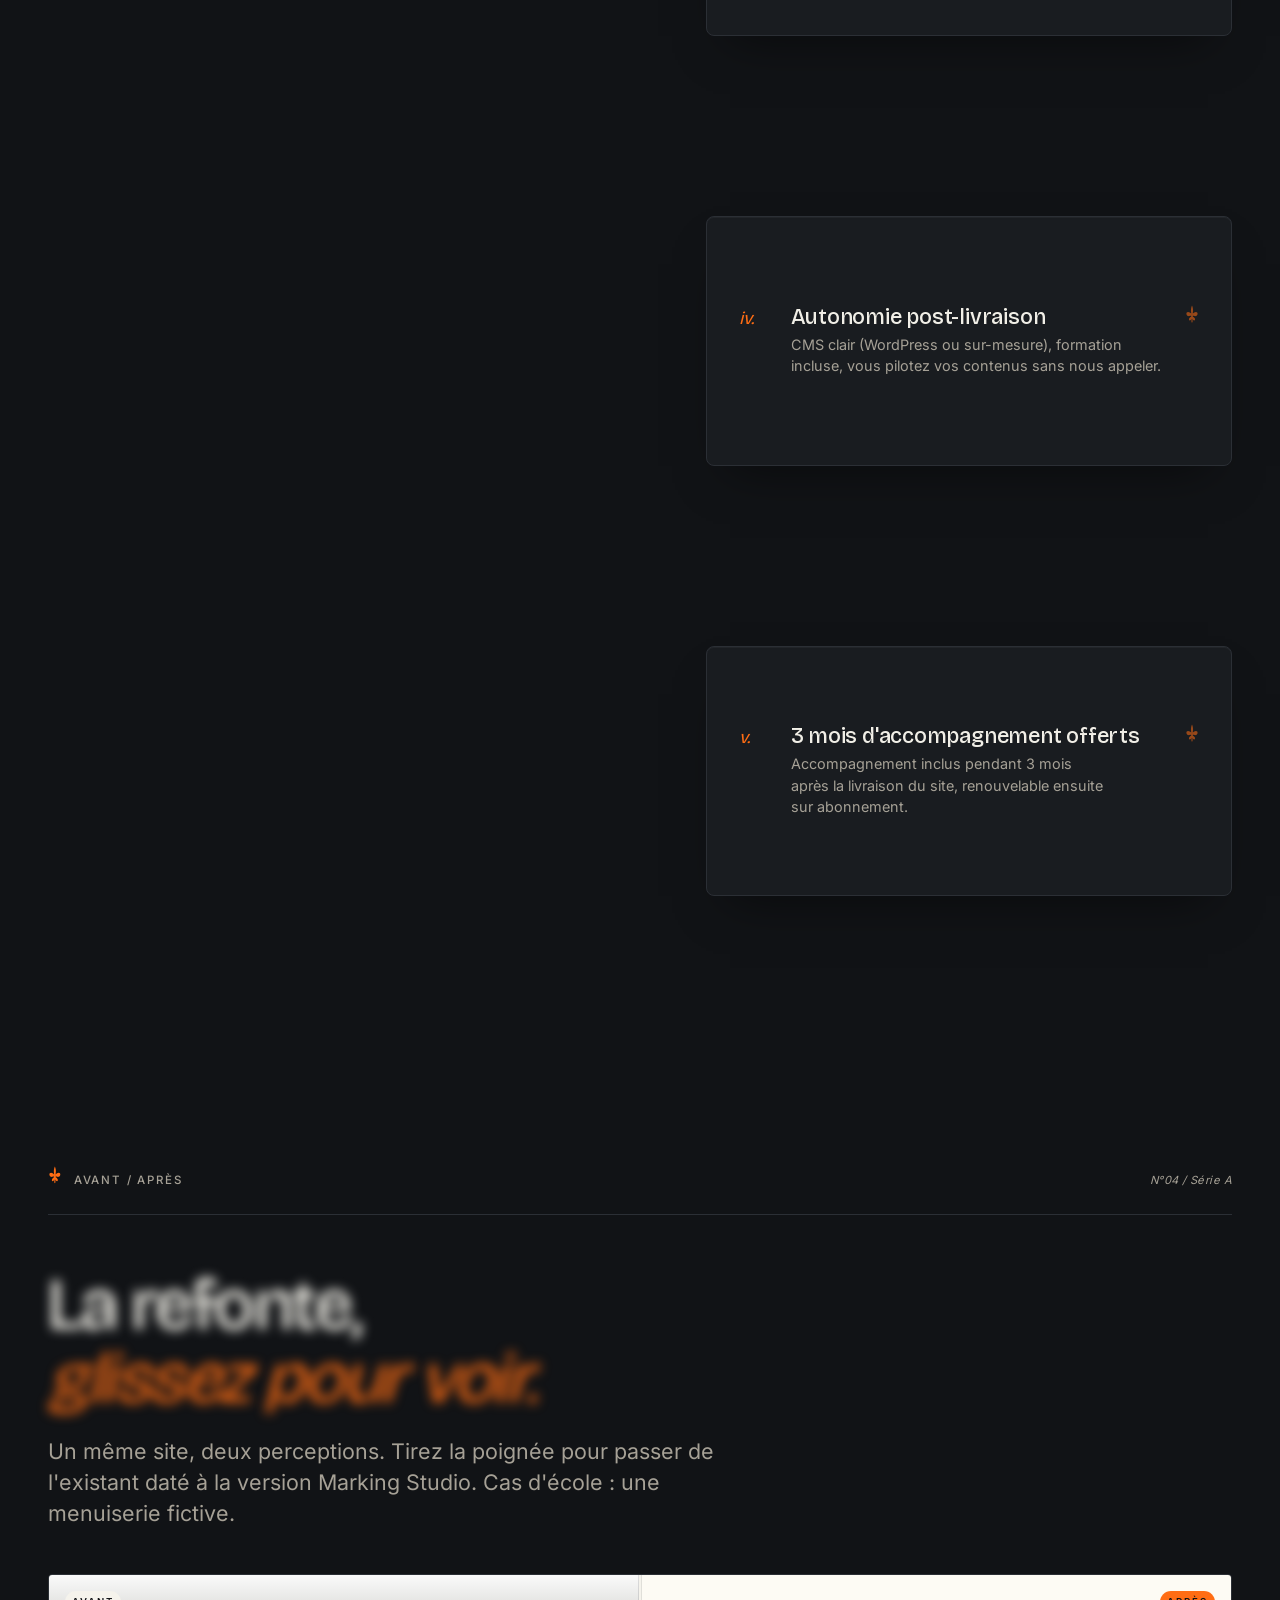
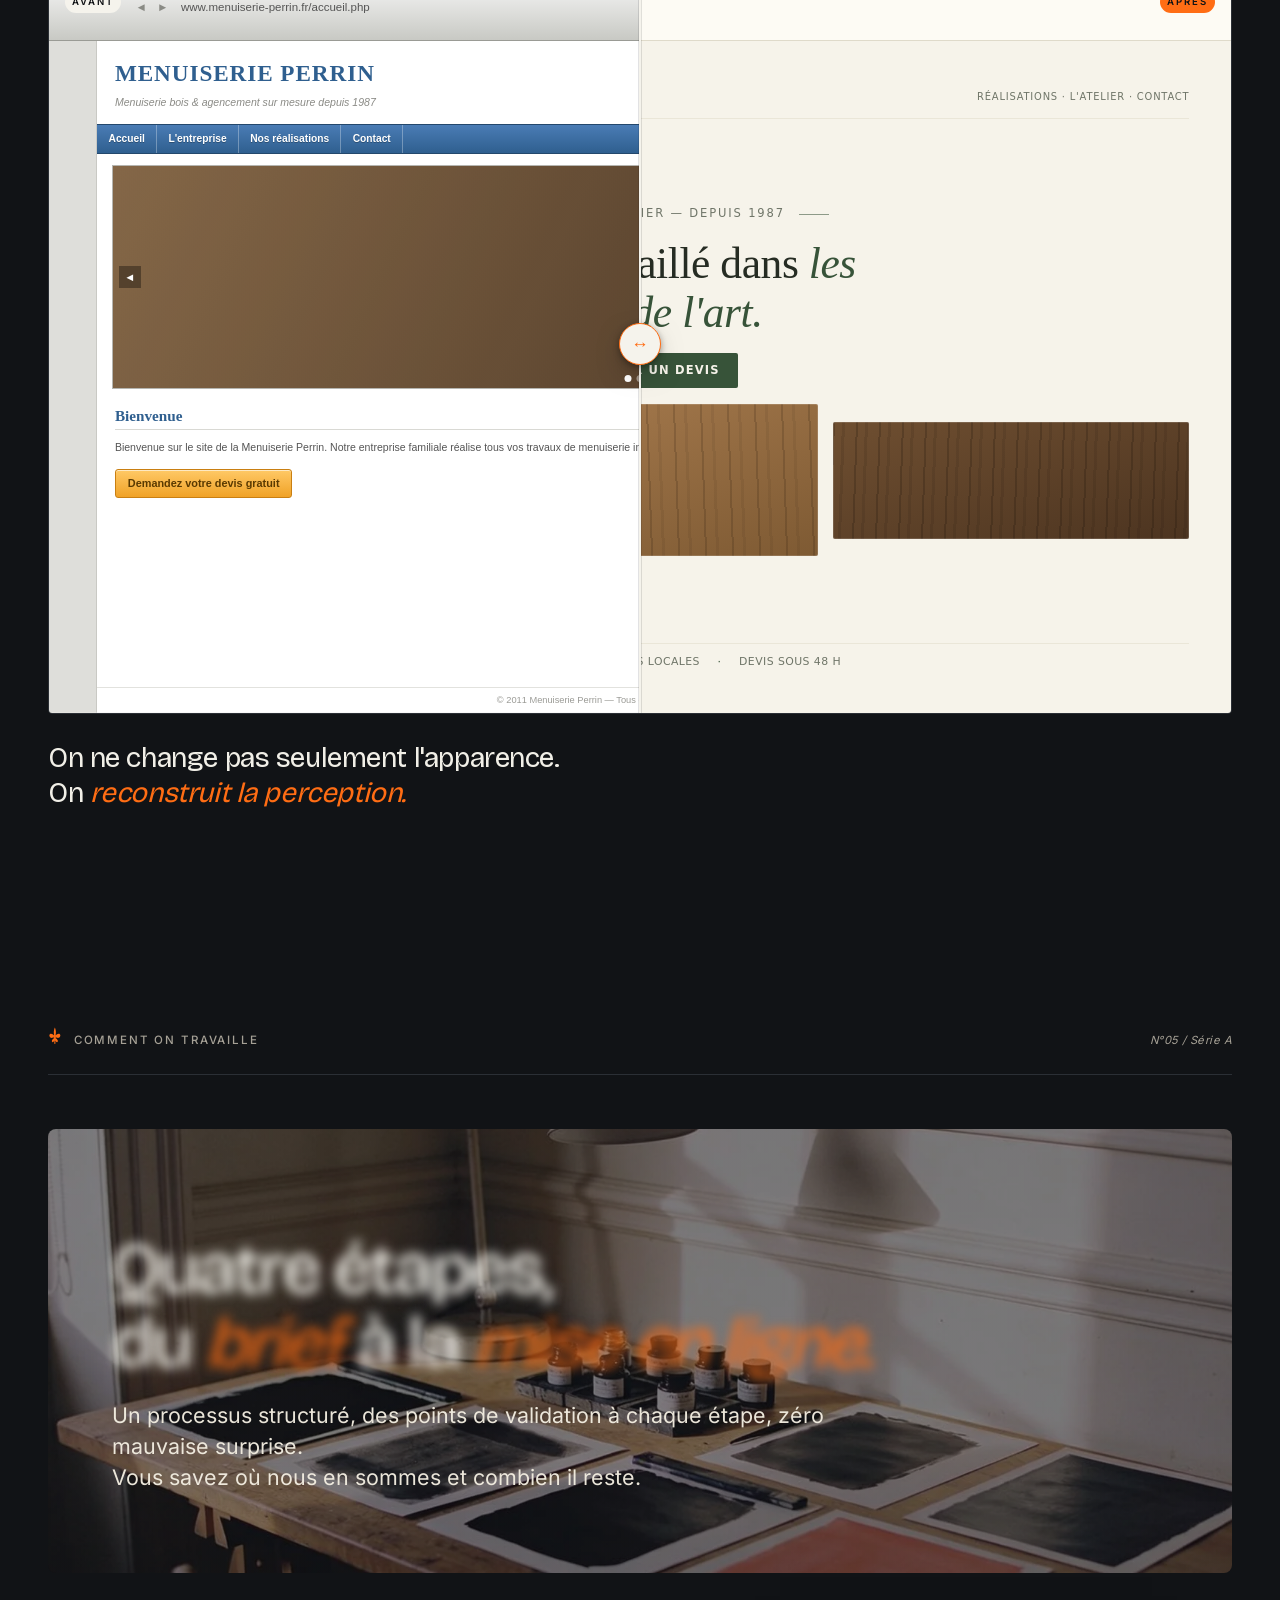
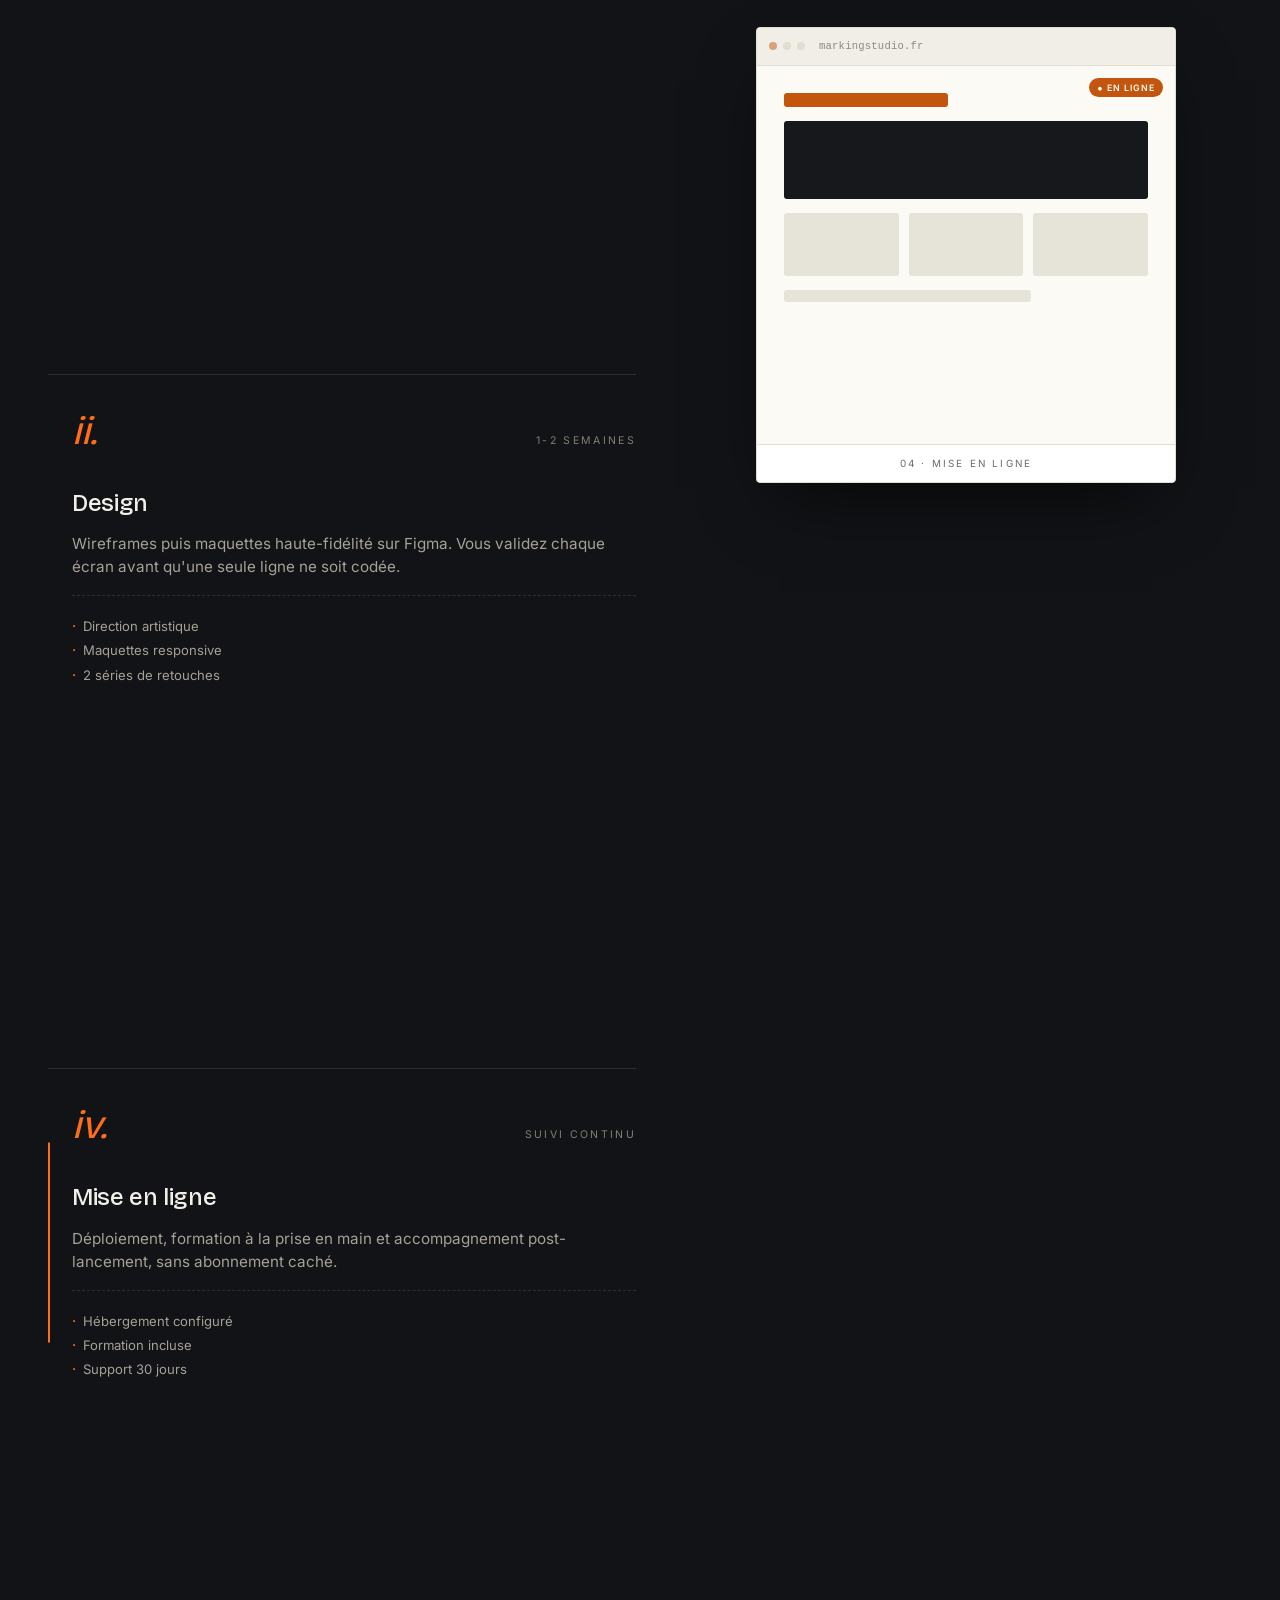
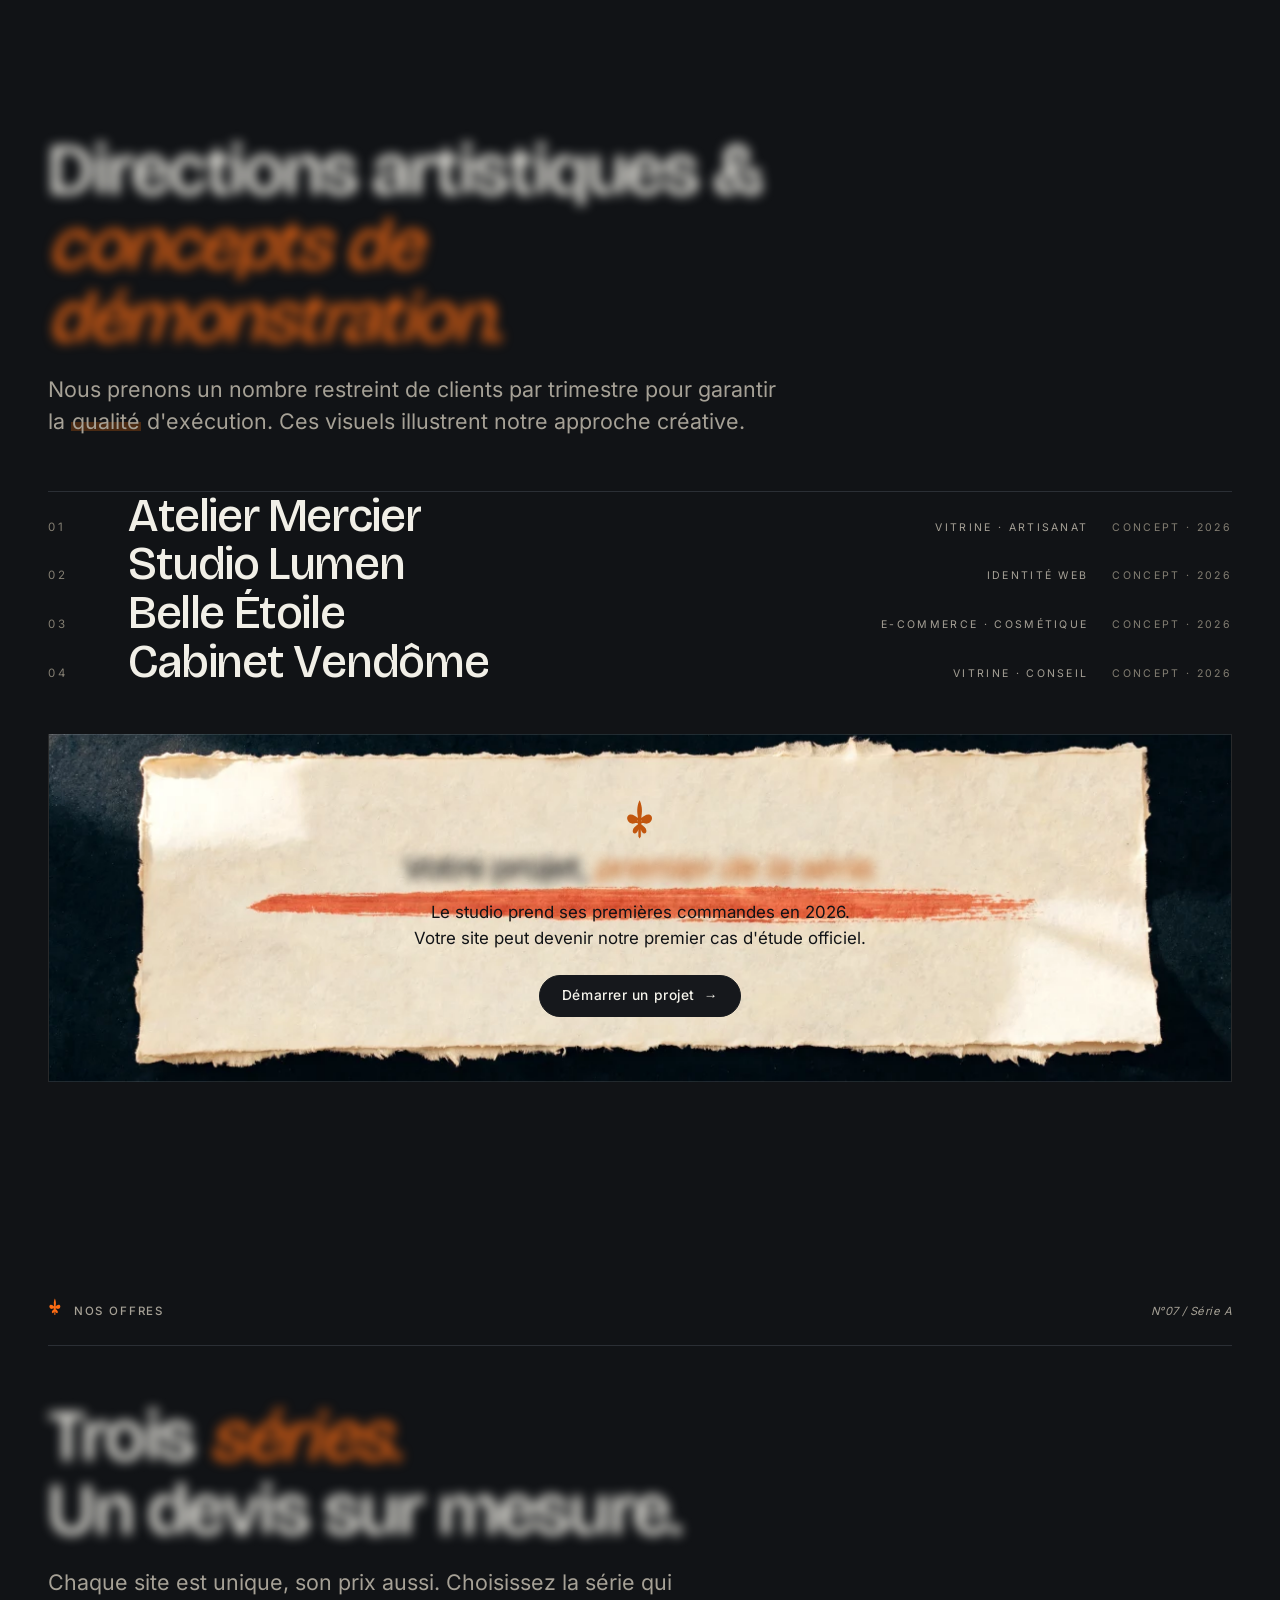
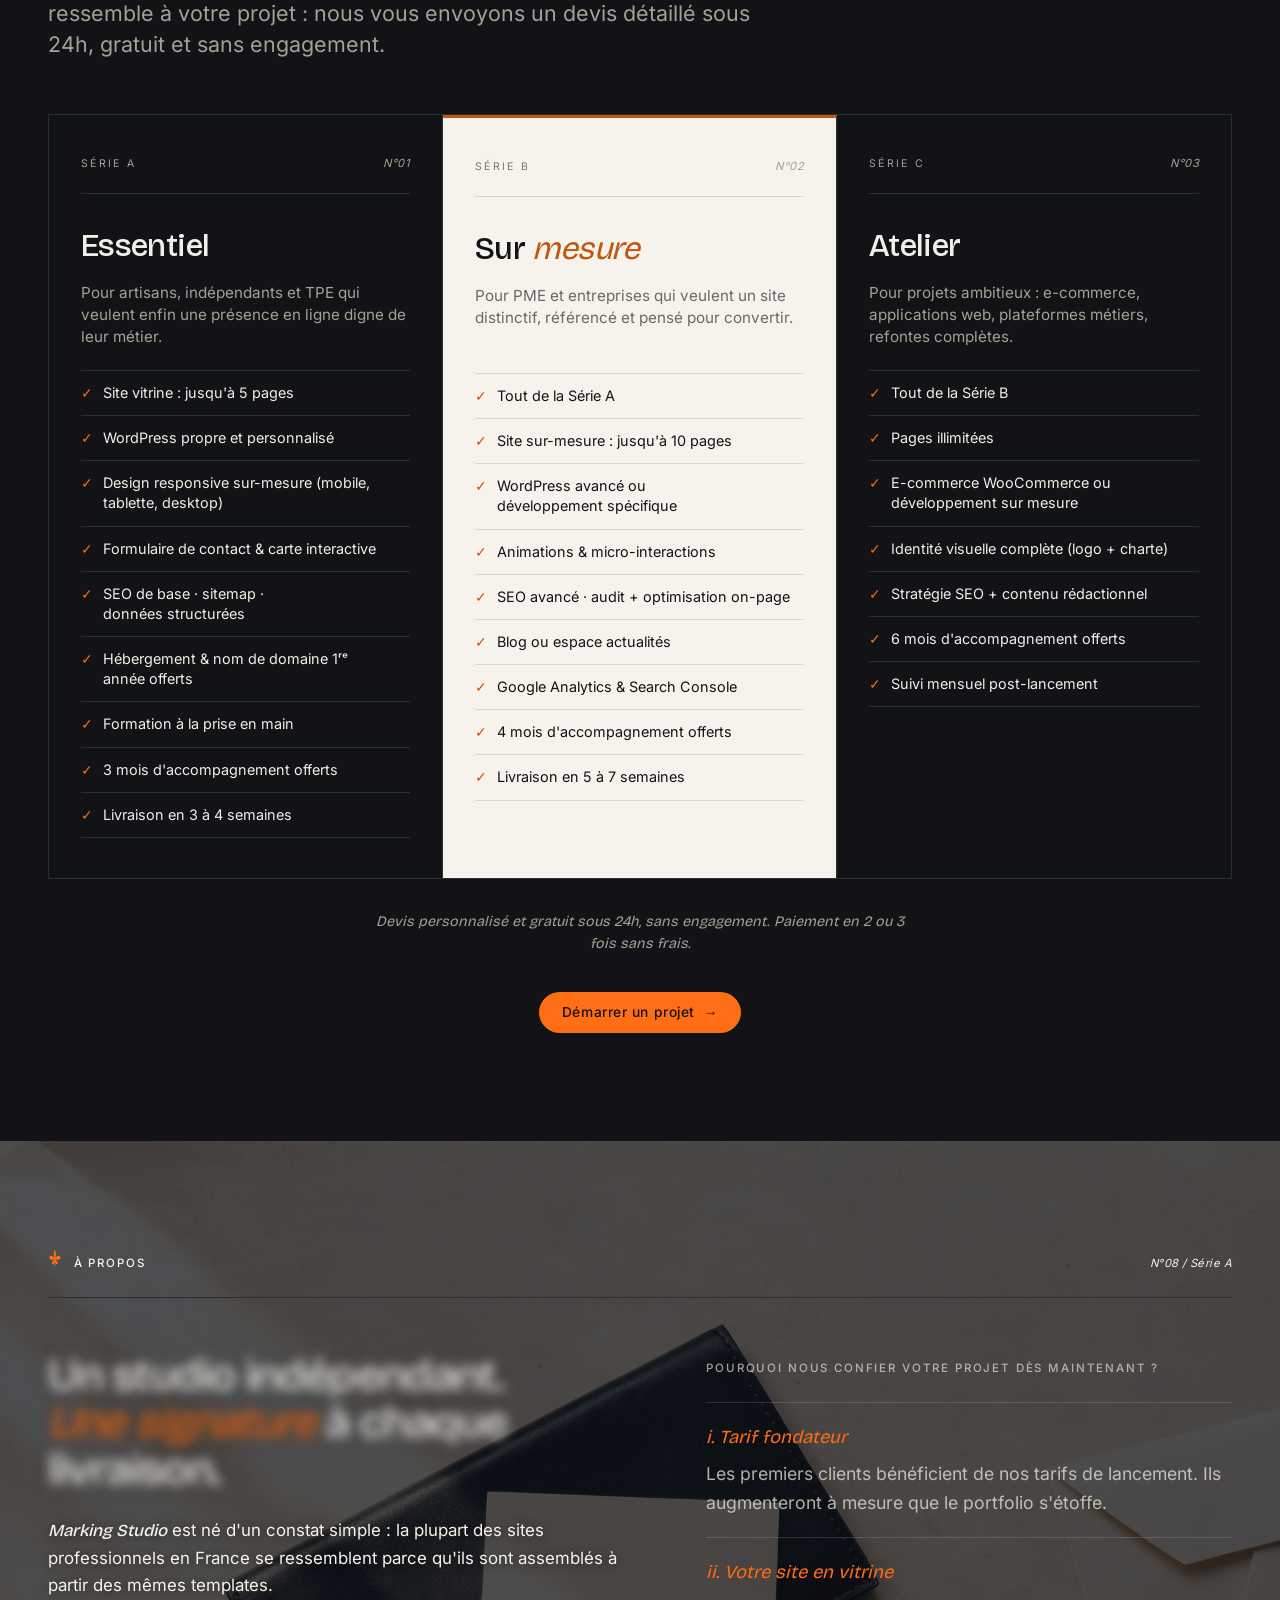
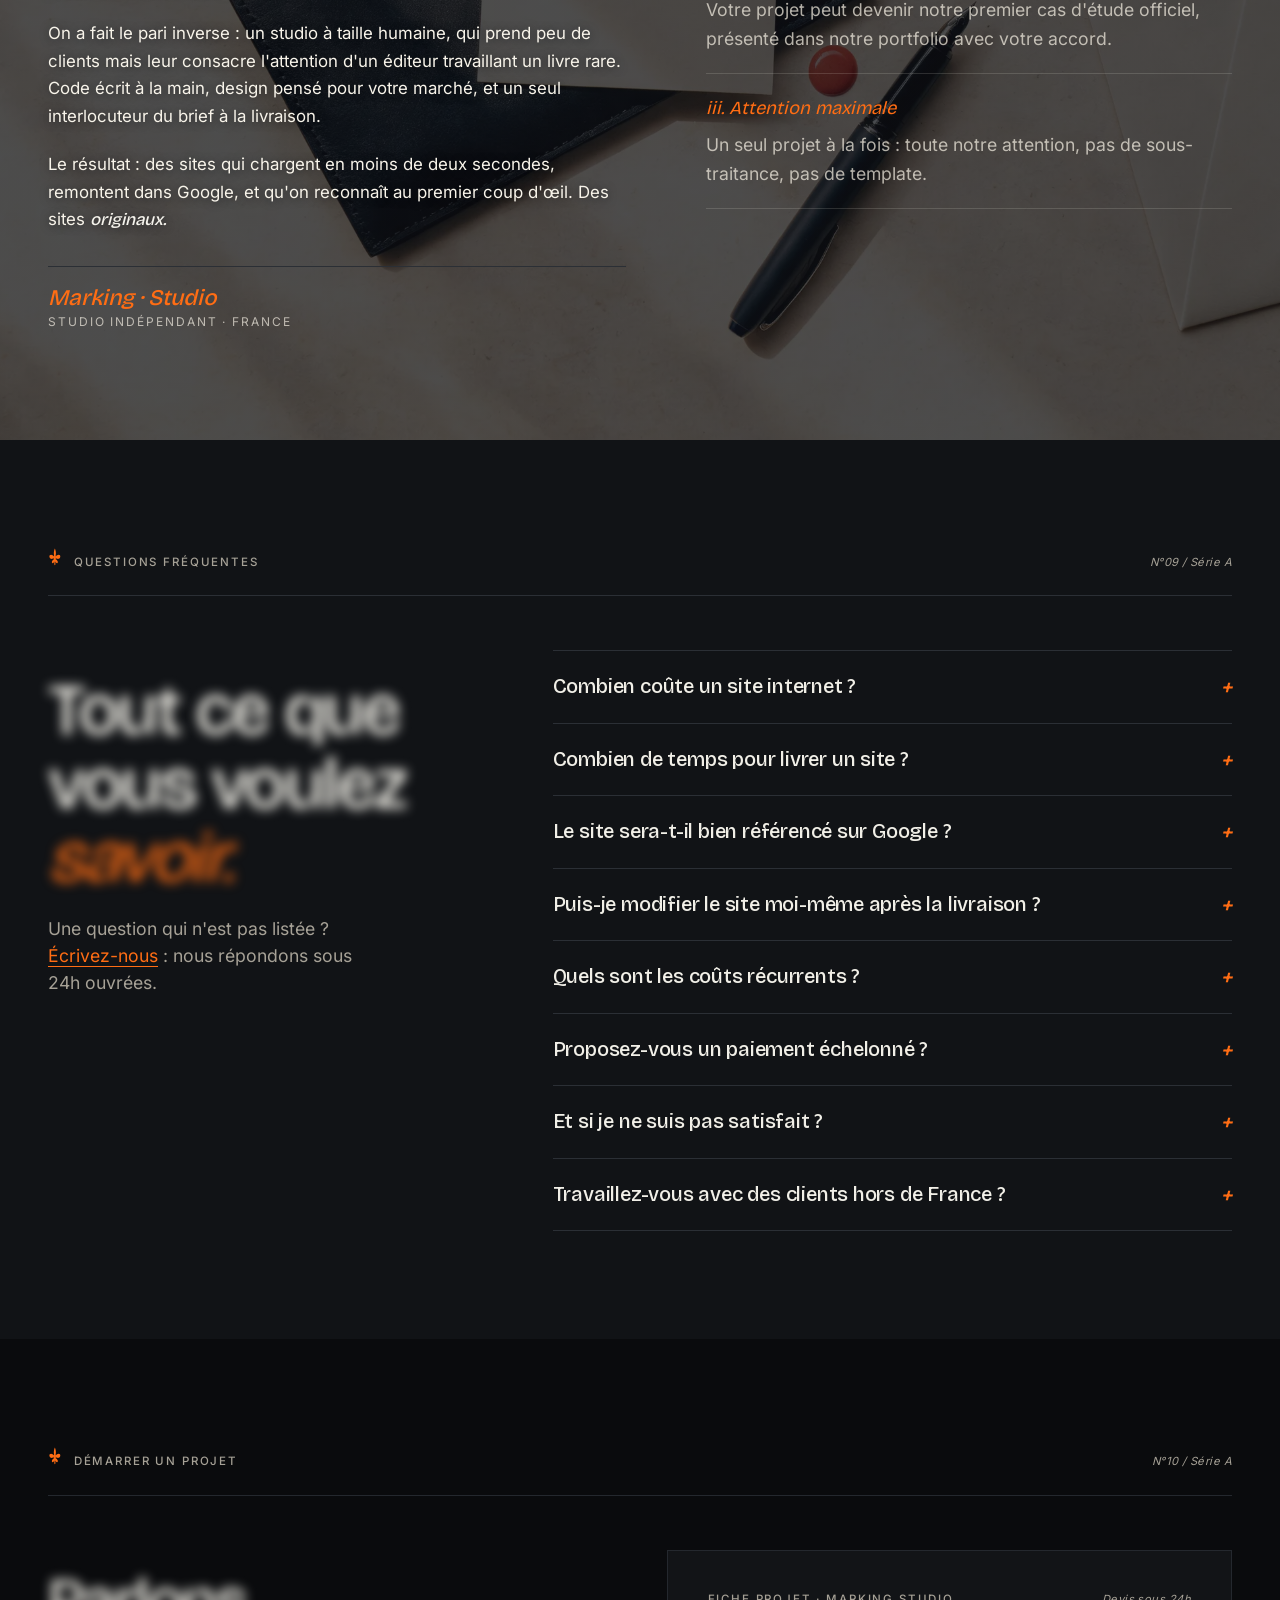
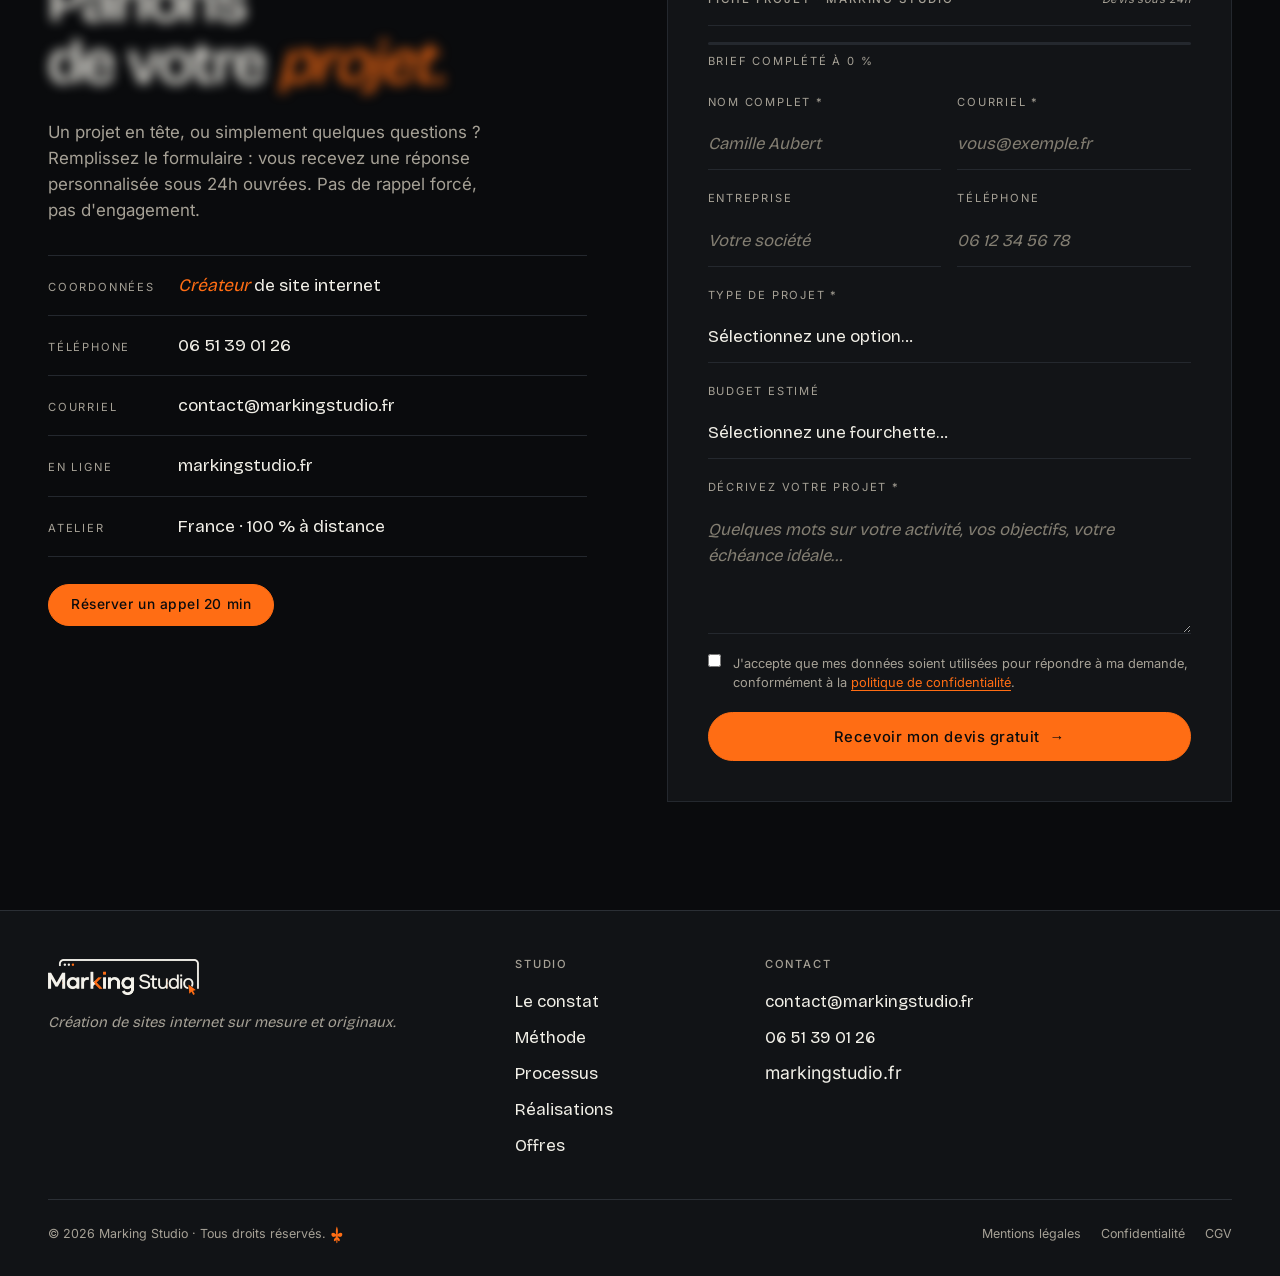
==== commit 756e8a8f: "C'est fait, et je l'ai vérifié dans le navigateur sur ordinateur (1440 px) et sur mobile (375 px). C" ====
--- a/index.html
+++ b/index.html
@@ -735,10 +735,6 @@
           Pour artisans, indépendants et TPE qui veulent enfin une présence
           en ligne digne de leur métier.
         </p>
-        <div class="price-card__price">
-          <span class="price-card__amount">Sur <span class="em-italic">devis</span></span>
-          <span class="price-card__hint">Gratuit · réponse sous 24h</span>
-        </div>
         <ul class="price-card__features" role="list">
           <li>Site vitrine : jusqu'à 5 pages</li>
           <li>WordPress propre et personnalisé</li>
@@ -750,7 +746,6 @@
           <li>3 mois d'accompagnement offerts</li>
           <li>Livraison en 3 à 4 semaines</li>
         </ul>
-        <a href="#contact" class="btn btn--ghost btn--block">Demander un devis</a>
       </article>
 
       <article class="price-card price-card--featured reveal">
@@ -763,10 +758,6 @@
           Pour PME et entreprises qui veulent un site distinctif,
           référencé et pensé pour convertir.
         </p>
-        <div class="price-card__price">
-          <span class="price-card__amount">Sur <span class="em-italic">devis</span></span>
-          <span class="price-card__hint">Gratuit · réponse sous 24h</span>
-        </div>
         <ul class="price-card__features" role="list">
           <li>Tout de la Série A</li>
           <li>Site sur-mesure : jusqu'à 10 pages</li>
@@ -778,10 +769,6 @@
           <li>4 mois d'accompagnement offerts</li>
           <li>Livraison en 5 à 7 semaines</li>
         </ul>
-        <a href="#contact" class="btn btn--accent btn--block">
-          Demander un devis
-          <span class="btn__arrow" aria-hidden="true">→</span>
-        </a>
       </article>
 
       <article class="price-card reveal">
@@ -794,10 +781,6 @@
           Pour projets ambitieux : e-commerce, applications web,
           plateformes métiers, refontes complètes.
         </p>
-        <div class="price-card__price">
-          <span class="price-card__amount">Sur <span class="em-italic">devis</span></span>
-          <span class="price-card__hint">Gratuit · réponse sous 24h</span>
-        </div>
         <ul class="price-card__features" role="list">
           <li>Tout de la Série B</li>
           <li>Pages illimitées</li>
@@ -807,7 +790,6 @@
           <li>6 mois d'accompagnement offerts</li>
           <li>Suivi mensuel post-lancement</li>
         </ul>
-        <a href="#contact" class="btn btn--ghost btn--block">Demander un devis</a>
       </article>
 
     </div>
@@ -818,7 +800,10 @@
     </p>
 
     <div class="pricing__cta reveal">
-      <a href="tel:+33651390126" class="btn btn--accent">Réserver un appel 20 min</a>
+      <a href="#contact" class="btn btn--accent">
+        Démarrer un projet
+        <span class="btn__arrow" aria-hidden="true">→</span>
+      </a>
     </div>
 
   </div>
--- a/css/style.css
+++ b/css/style.css
@@ -1063,22 +1063,14 @@
   color: var(--paper);
   border-top: 3px solid var(--accent);
 }
-/* On the light featured card, keep the CTA a high-contrast dark pill (orange text
-   on ivory wouldn't hit AA); hover feedback still comes from the inner line + lift. */
-.price-card--featured .btn--accent,
-.price-card--featured .btn--accent:hover {
-  --btn-bg: #16181C; --btn-fg: #F6F4EC; --btn-bd: #16181C;
-}
 .price-card--featured .price-card__name,
-.price-card--featured .price-card__amount,
 .price-card--featured .price-card__sub,
 .price-card--featured .price-card__features li { color: var(--paper); }
-.price-card--featured .price-card__amount .em-italic { color: var(--accent); }
 .price-card--featured .price-card__features li::before { color: var(--accent); }
-.price-card--featured .price-card__features li { border-bottom-color: rgba(17,19,22,0.12); }
+.price-card--featured .price-card__features,
+.price-card--featured .price-card__features li { border-color: rgba(17,19,22,0.12); }
 .price-card--featured .price-card__desc { color: rgba(17,19,22,0.62); }
 .price-card--featured .price-card__top-label { color: rgba(17,19,22,0.55); }
-.price-card--featured .price-card__hint { color: rgba(17,19,22,0.62); }
 
 .price-card__top {
   display: flex; justify-content: space-between; align-items: center;
@@ -1113,39 +1105,16 @@
   font-size: 0.95rem;
   color: var(--text-muted);
   line-height: 1.45;
-  /* Reserve room for the longest blurb so the price + feature lists
+  /* Reserve room for the longest blurb so the feature lists
      start at the same Y across all three cards */
   min-height: 4.5em;
 }
 
-/* No published prices: the slot reads "Sur devis" + a quote promise */
-.price-card__price {
-  display: flex; flex-direction: column; align-items: flex-start;
-  gap: var(--space-2);
-  border-block: 1px solid var(--rule);
-  padding-block: var(--space-5);
-  margin-block: var(--space-3);
-}
-.price-card--featured .price-card__price { border-color: rgba(17,19,22,0.14); }
-.price-card__amount {
-  font-family: var(--font-display);
-  /* Sized so "Sur devis" stays on one line down to the 3-column breakpoint */
-  font-size: clamp(2.1rem, 1.6rem + 1.3vw, 2.9rem);
-  line-height: 1;
-  font-weight: 500;
-  letter-spacing: -0.03em;
-}
-.price-card__hint {
-  font-family: var(--font-body);
-  font-size: 0.72rem;
-  letter-spacing: var(--track-mini);
-  text-transform: uppercase;
-  color: var(--text-muted);
-}
-
+/* No price or per-card CTA: the ruled feature list closes each card */
 .price-card__features {
   display: flex; flex-direction: column;
   flex: 1;
+  border-top: 1px solid var(--rule);
 }
 .price-card__features li {
   font-size: 0.9rem;
@@ -1163,8 +1132,6 @@
   color: var(--accent);
   flex-shrink: 0;
 }
-
-.price-card .btn { margin-top: auto; }
 
 .pricing__note {
   margin-top: var(--space-8);
@@ -1798,7 +1765,6 @@
   }
   .price-card:last-child { border-bottom: 0; }
   .price-card__name { font-size: 1.6rem; }
-  .price-card__amount { font-size: 2.4rem; }
   .price-card__desc { font-size: 0.9rem; min-height: 0; }
   .price-card__features li { font-size: 0.88rem; }
 
@@ -1860,7 +1826,6 @@
   .marquee__inner { gap: var(--space-6); }
 
   .price-card { padding: var(--space-5) var(--space-4); }
-  .price-card__amount { font-size: 2.1rem; }
 
   .footer__top { grid-template-columns: 1fr; }
   .footer__brand { grid-column: auto; }
